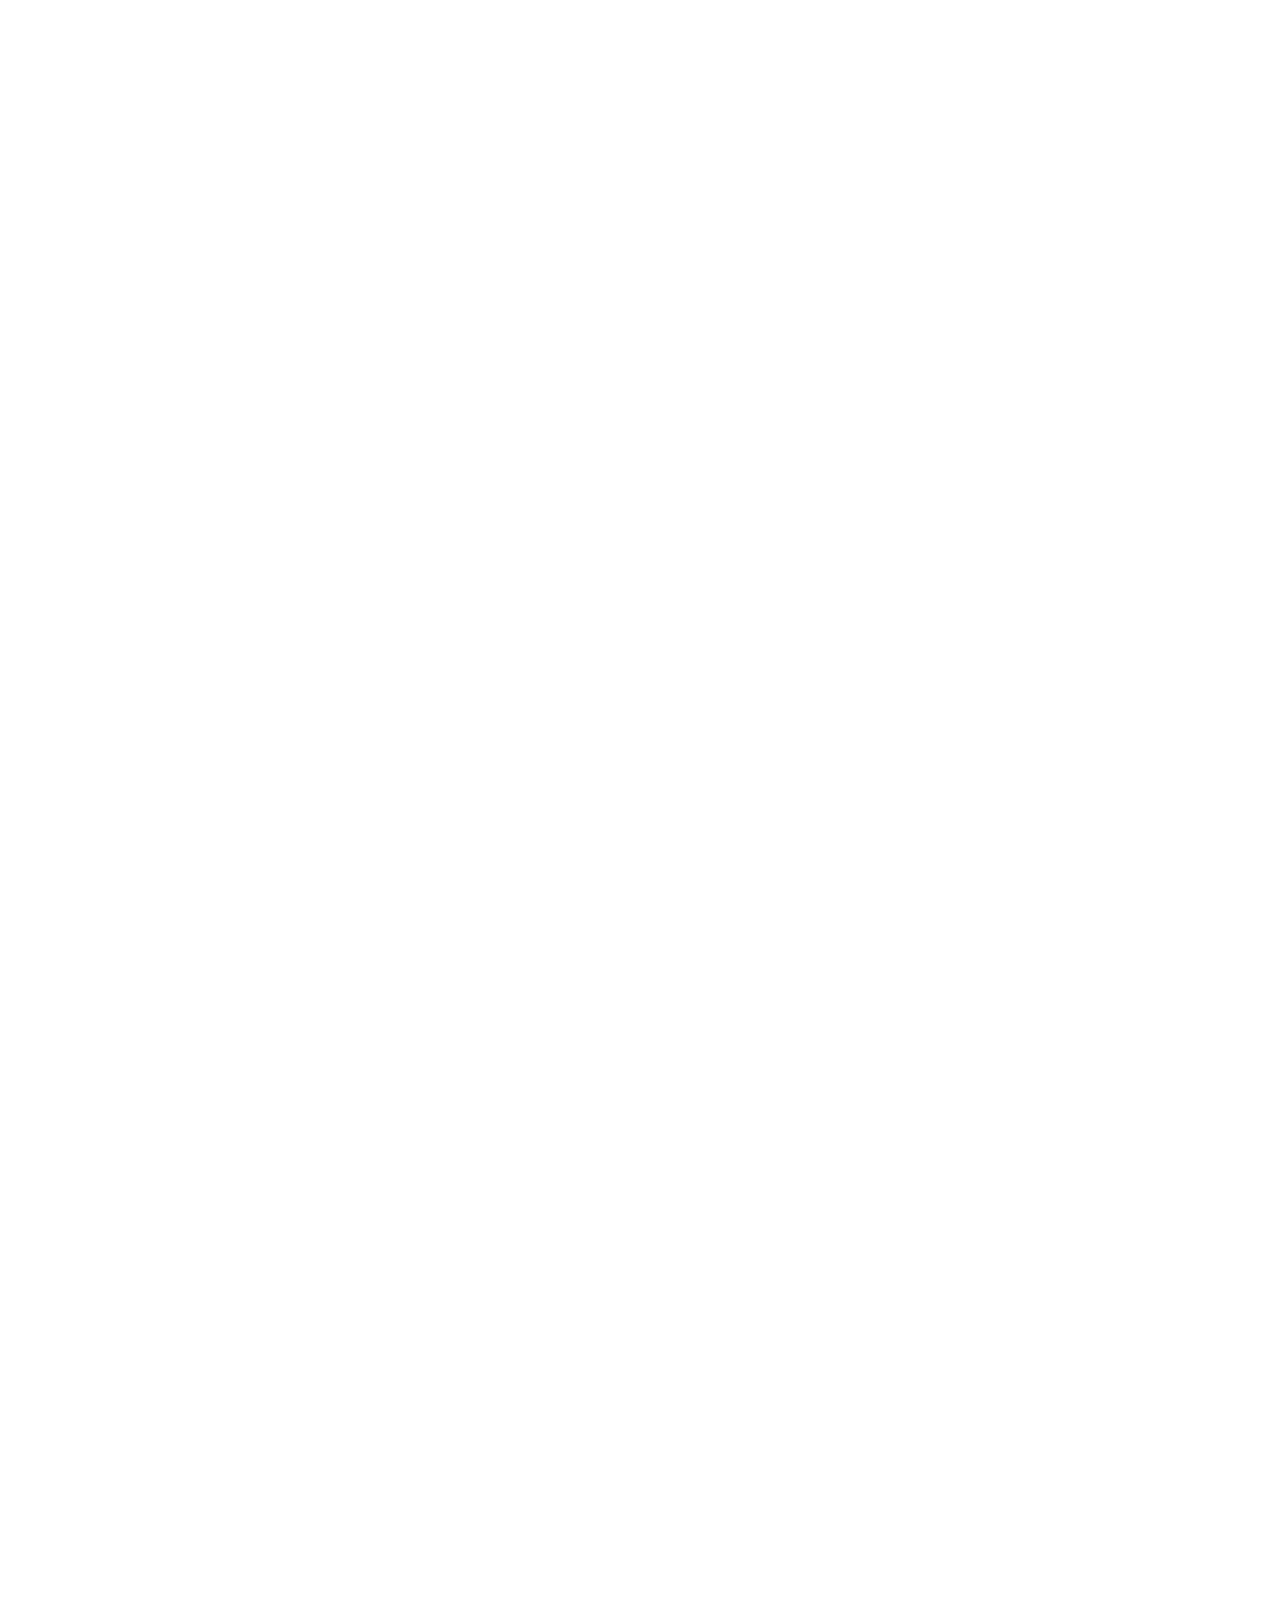
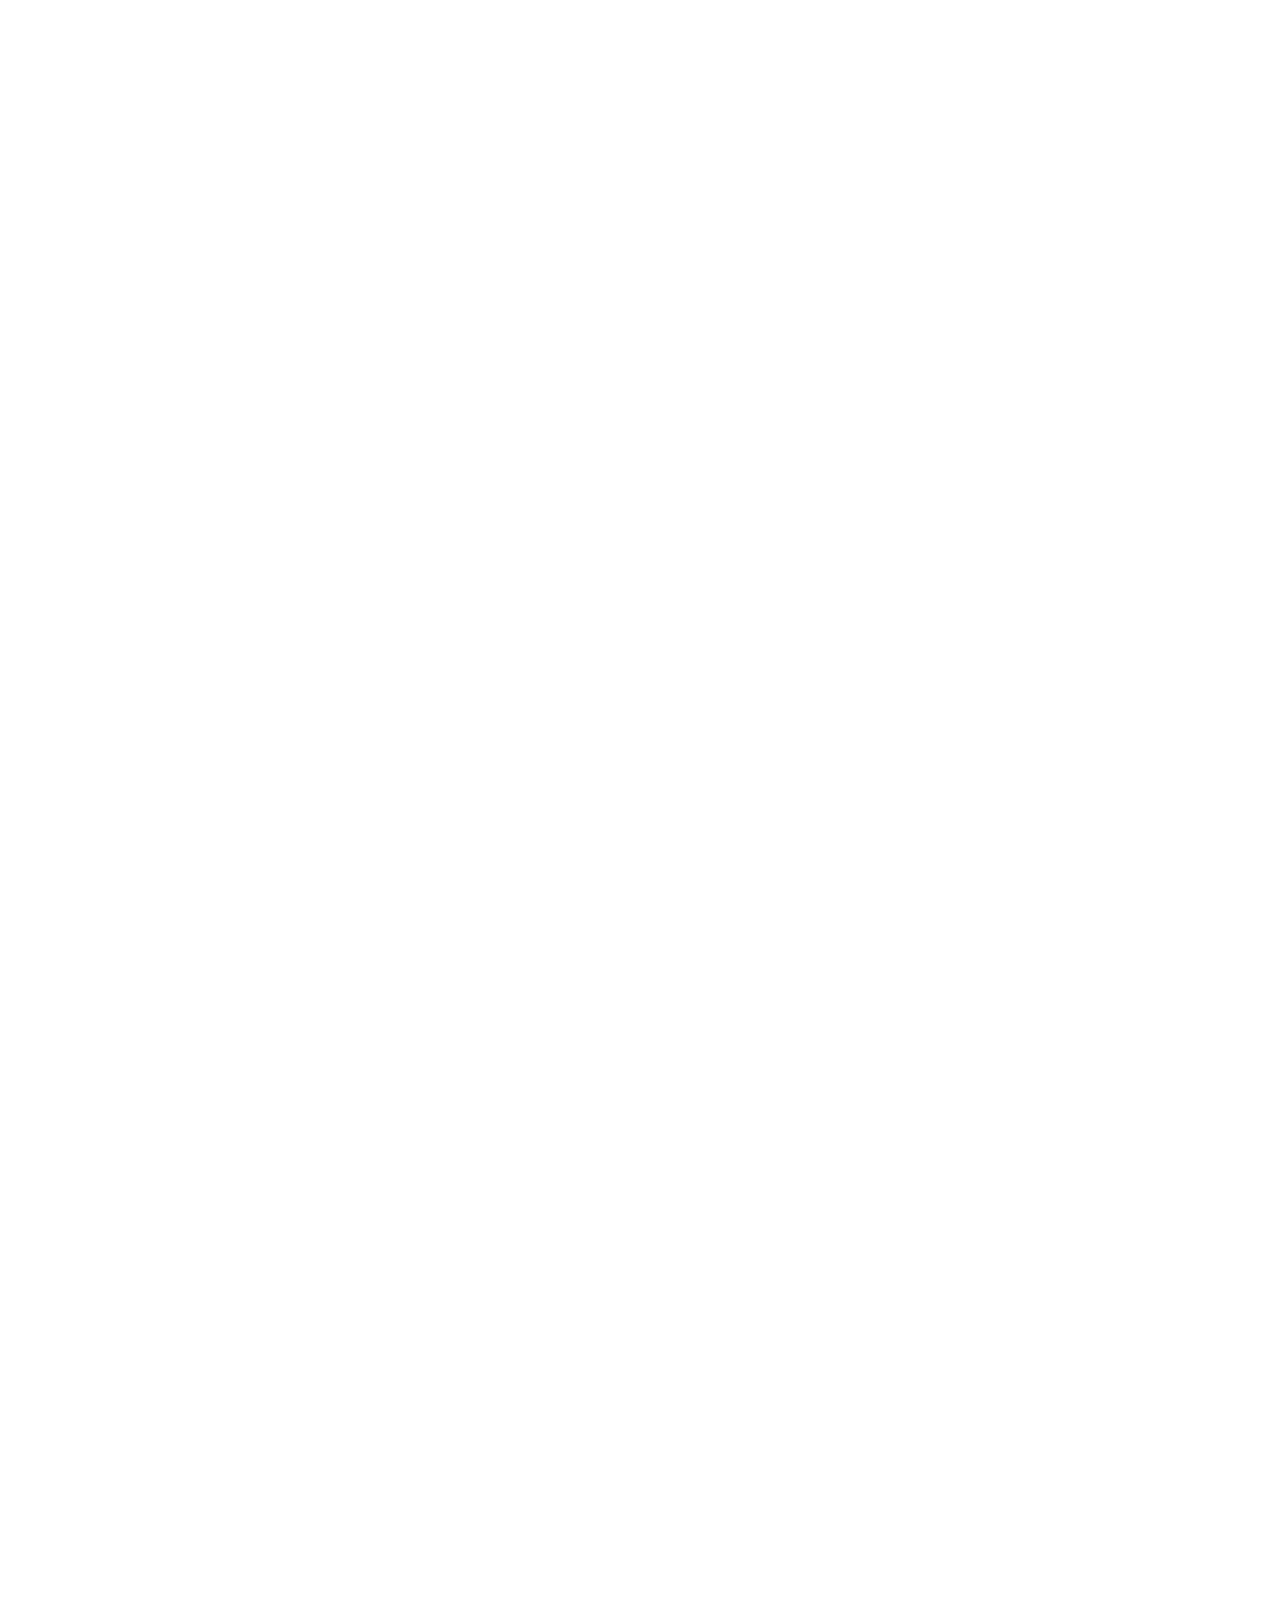
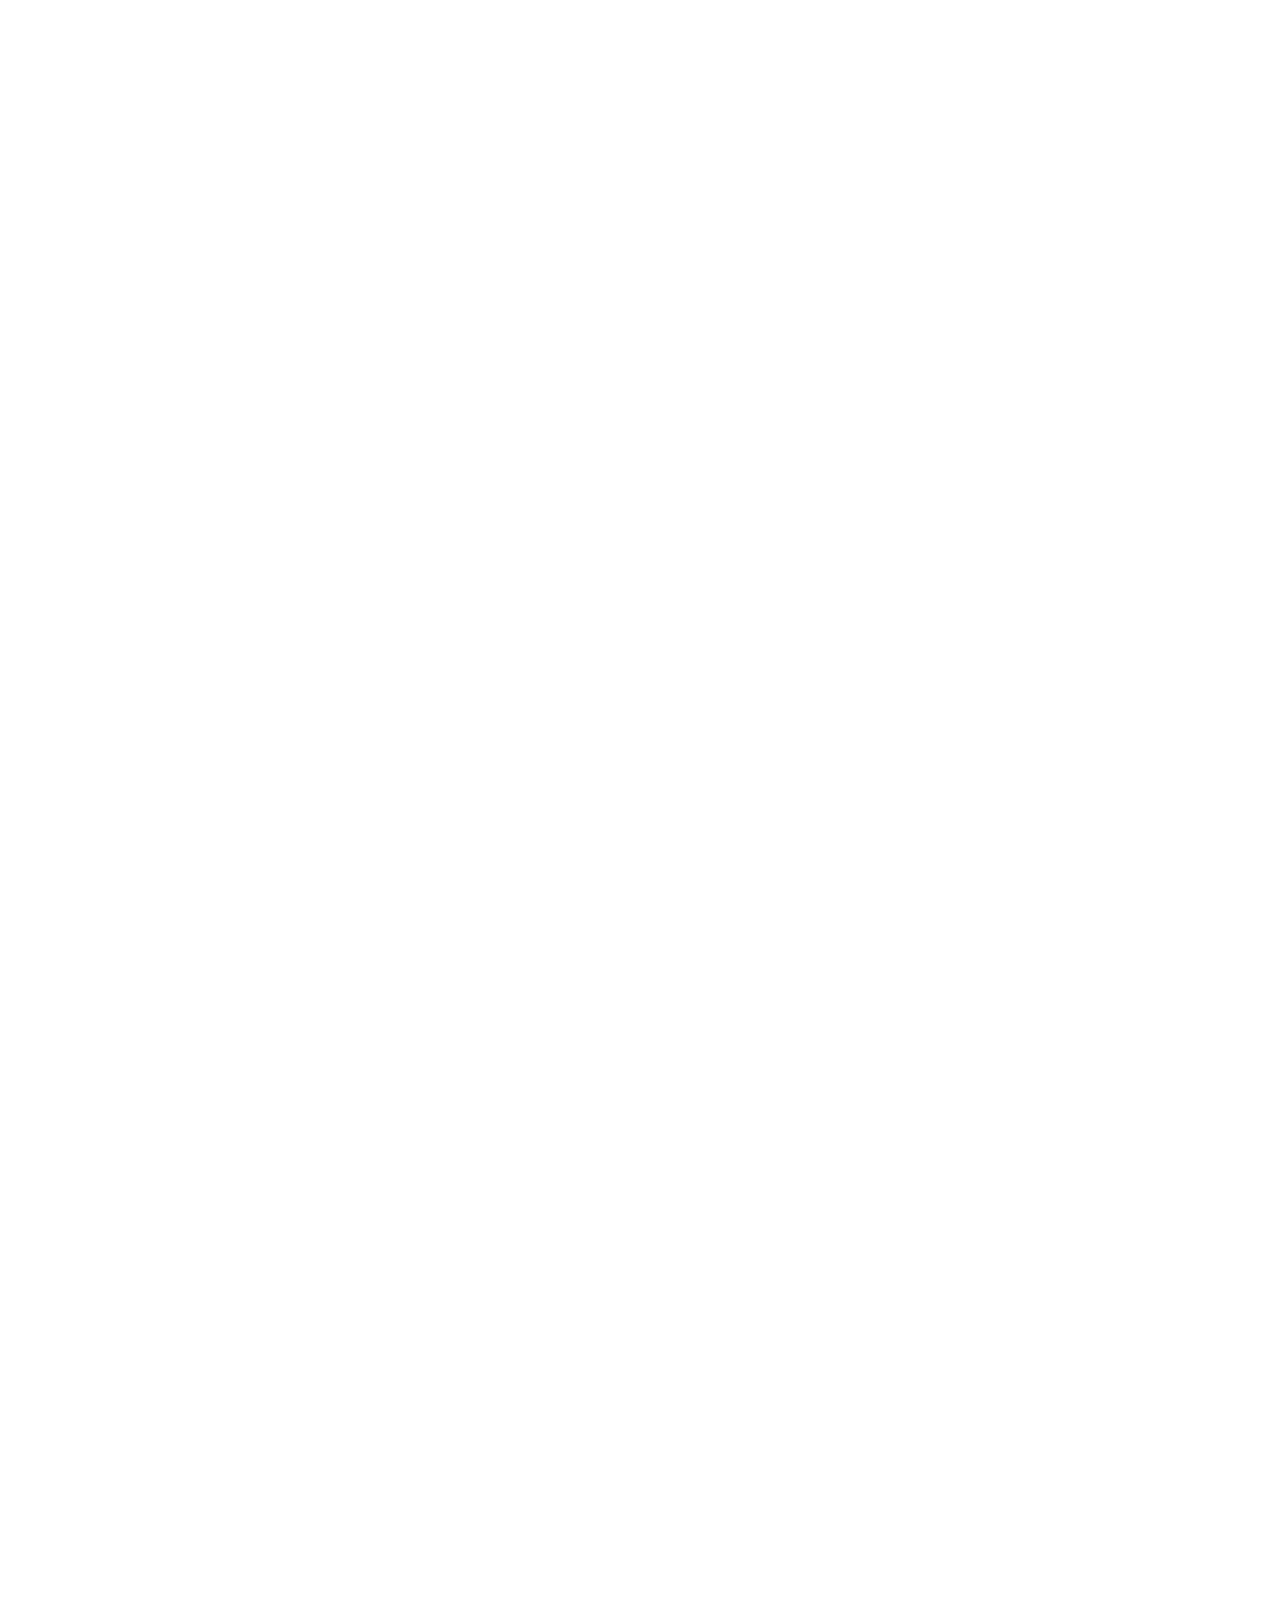
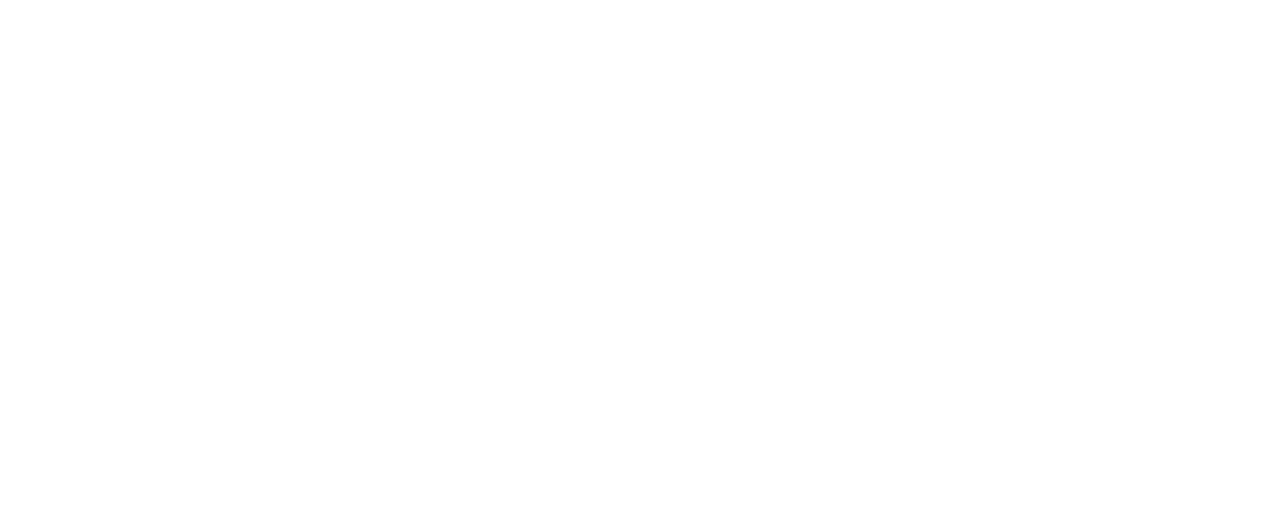
==== home/index.html @ c4a7eeb8 "Add files via upload" ====
<!DOCTYPE html>
<html lang="de-DE" prefix="og: https://ogp.me/ns#">
<head>
	<meta charset="UTF-8">
		
<!-- Suchmaschinenoptimierung von Rank Math - https://s.rankmath.com/home -->
<title>Keramik - LEHM + KALK</title>
<meta name="description" content="Umbauen und renovieren mit natürlichen Materialien">
<meta name="robots" content="index, follow, max-snippet:-1, max-video-preview:-1, max-image-preview:large">
<link rel="canonical" href="/home/">
<meta property="og:locale" content="de_DE">
<meta property="og:type" content="article">
<meta property="og:title" content="Keramik - LEHM + KALK">
<meta property="og:description" content="Umbauen und renovieren mit natürlichen Materialien">
<meta property="og:url" content="/home/">
<meta property="og:site_name" content="LEHM + KALK">
<meta property="og:updated_time" content="2021-02-27T15:40:19+00:00">
<meta property="og:image" content="/wp-content/uploads/2021/02/DSC00137-1024x768.jpg">
<meta property="og:image:alt" content="Keramik">
<meta name="twitter:card" content="summary_large_image">
<meta name="twitter:title" content="Keramik - LEHM + KALK">
<meta name="twitter:description" content="Umbauen und renovieren mit natürlichen Materialien">
<meta name="twitter:image" content="/wp-content/uploads/2021/02/DSC00137-1024x768.jpg">
<script type="application/ld+json" class="rank-math-schema">{"@context":"https://schema.org","@graph":[{"@type":"Place","@id":"/#place"},{"@type":["HobbyShop","Organization"],"@id":"/#organization","name":"LEHM + KALK","url":"","logo":{"@type":"ImageObject","url":"/wp-content/uploads/2021/02/logo.png"},"openingHours":["Monday,Tuesday,Wednesday,Thursday,Friday,Saturday,Sunday 09:00-17:00"],"location":{"@id":"/#place"},"image":{"@type":"ImageObject","url":"/wp-content/uploads/2021/02/logo.png"}},{"@type":"WebSite","@id":"/#website","url":"","name":"LEHM + KALK","publisher":{"@id":"/#organization"},"inLanguage":"de-DE"},{"@type":"ImageObject","@id":"/home/#primaryImage","url":"/wp-content/uploads/2021/02/logo.png","width":"200","height":"200"},{"@type":"WebPage","@id":"/home/#webpage","url":"/home/","name":"Keramik - LEHM + KALK","datePublished":"2021-02-27T08:55:31+00:00","dateModified":"2021-02-27T15:40:19+00:00","isPartOf":{"@id":"/#website"},"primaryImageOfPage":{"@id":"/home/#primaryImage"},"inLanguage":"de-DE"},{"@type":"Article","headline":"Keramik - LEHM + KALK","datePublished":"2021-02-27T08:55:31+00:00","dateModified":"2021-02-27T15:40:19+00:00","author":{"@type":"Person","name":"janis"},"publisher":{"@id":"/#organization"},"description":"Umbauen und renovieren mit natürlichen Materialien","@id":"/home/#richSnippet","isPartOf":{"@id":"/home/#webpage"},"image":{"@id":"/home/#primaryImage"},"inLanguage":"de-DE","mainEntityOfPage":{"@id":"/home/#webpage"}}]}</script>
<!-- /Rank Math WordPress SEO Plugin -->

<link rel="dns-prefetch" href="//s.w.org">
<link rel="alternate" type="application/rss+xml" title="LEHM + KALK &raquo; Feed" href="/feed/">
<link rel="alternate" type="application/rss+xml" title="LEHM + KALK &raquo; Kommentar-Feed" href="/comments/feed/">
		<script>
			window._wpemojiSettings = {"baseUrl":"https:\/\/s.w.org\/images\/core\/emoji\/13.0.1\/72x72\/","ext":".png","svgUrl":"https:\/\/s.w.org\/images\/core\/emoji\/13.0.1\/svg\/","svgExt":".svg","source":{"concatemoji":"\/wp-includes\/js\/wp-emoji-release.min.js?ver=5.6.2"}};
			!function(e,a,t){var n,r,o,i=a.createElement("canvas"),p=i.getContext&&i.getContext("2d");function s(e,t){var a=String.fromCharCode;p.clearRect(0,0,i.width,i.height),p.fillText(a.apply(this,e),0,0);e=i.toDataURL();return p.clearRect(0,0,i.width,i.height),p.fillText(a.apply(this,t),0,0),e===i.toDataURL()}function c(e){var t=a.createElement("script");t.src=e,t.defer=t.type="text/javascript",a.getElementsByTagName("head")[0].appendChild(t)}for(o=Array("flag","emoji"),t.supports={everything:!0,everythingExceptFlag:!0},r=0;r<o.length;r++)t.supports[o[r]]=function(e){if(!p||!p.fillText)return!1;switch(p.textBaseline="top",p.font="600 32px Arial",e){case"flag":return s([127987,65039,8205,9895,65039],[127987,65039,8203,9895,65039])?!1:!s([55356,56826,55356,56819],[55356,56826,8203,55356,56819])&&!s([55356,57332,56128,56423,56128,56418,56128,56421,56128,56430,56128,56423,56128,56447],[55356,57332,8203,56128,56423,8203,56128,56418,8203,56128,56421,8203,56128,56430,8203,56128,56423,8203,56128,56447]);case"emoji":return!s([55357,56424,8205,55356,57212],[55357,56424,8203,55356,57212])}return!1}(o[r]),t.supports.everything=t.supports.everything&&t.supports[o[r]],"flag"!==o[r]&&(t.supports.everythingExceptFlag=t.supports.everythingExceptFlag&&t.supports[o[r]]);t.supports.everythingExceptFlag=t.supports.everythingExceptFlag&&!t.supports.flag,t.DOMReady=!1,t.readyCallback=function(){t.DOMReady=!0},t.supports.everything||(n=function(){t.readyCallback()},a.addEventListener?(a.addEventListener("DOMContentLoaded",n,!1),e.addEventListener("load",n,!1)):(e.attachEvent("onload",n),a.attachEvent("onreadystatechange",function(){"complete"===a.readyState&&t.readyCallback()})),(n=t.source||{}).concatemoji?c(n.concatemoji):n.wpemoji&&n.twemoji&&(c(n.twemoji),c(n.wpemoji)))}(window,document,window._wpemojiSettings);
		</script>
		<style>img.wp-smiley,
img.emoji {
	display: inline !important;
	border: none !important;
	box-shadow: none !important;
	height: 1em !important;
	width: 1em !important;
	margin: 0 .07em !important;
	vertical-align: -0.1em !important;
	background: none !important;
	padding: 0 !important;
}</style>
	<link rel="stylesheet" id="codepeople-loading-page-style-css" href="/wp-content/plugins/loading-page/css/loading-page.css?ver=free-1.0.73" media="">
<link rel="stylesheet" id="codepeople-loading-page-style-effect-css" href="/wp-content/plugins/loading-page/css/loading-page.css?ver=free-1.0.73" media="">
<link rel="stylesheet" id="wp-block-library-css" href="/wp-includes/css/dist/block-library/style.min.css?ver=5.6.2" media="all">
<link rel="stylesheet" id="wp-block-library-theme-css" href="/wp-includes/css/dist/block-library/theme.min.css?ver=5.6.2" media="all">
<link rel="stylesheet" id="twenty-twenty-one-style-css" href="/wp-content/themes/twentytwentyone/style.css?ver=1.1" media="all">
<link rel="stylesheet" id="twenty-twenty-one-print-style-css" href="/wp-content/themes/twentytwentyone/assets/css/print.css?ver=1.1" media="print">
<link rel="stylesheet" id="elementor-icons-css" href="/wp-content/plugins/elementor/assets/lib/eicons/css/elementor-icons.min.css?ver=5.10.0" media="all">
<link rel="stylesheet" id="elementor-animations-css" href="/wp-content/plugins/elementor/assets/lib/animations/animations.min.css?ver=3.1.1" media="all">
<link rel="stylesheet" id="elementor-frontend-css" href="/wp-content/plugins/elementor/assets/css/frontend.min.css?ver=3.1.1" media="all">
<link rel="stylesheet" id="elementor-post-10-css" href="/wp-content/uploads/elementor/css/post-10.css?ver=1613241714" media="all">
<link rel="stylesheet" id="elementor-pro-css" href="/wp-content/plugins/elementor-pro/assets/css/frontend.min.css?ver=3.0.10" media="all">
<link rel="stylesheet" id="font-awesome-5-all-css" href="/wp-content/plugins/elementor/assets/lib/font-awesome/css/all.min.css?ver=4.5.1" media="all">
<link rel="stylesheet" id="font-awesome-4-shim-css" href="/wp-content/plugins/elementor/assets/lib/font-awesome/css/v4-shims.min.css?ver=4.5.1" media="all">
<link rel="stylesheet" id="elementor-global-css" href="/wp-content/uploads/elementor/css/global.css?ver=1613242735" media="all">
<link rel="stylesheet" id="elementor-post-612-css" href="/wp-content/uploads/elementor/css/post-612.css?ver=1614440429" media="all">
<link rel="stylesheet" id="google-fonts-1-css" href="https://fonts.googleapis.com/css?family=Roboto%3A100%2C100italic%2C200%2C200italic%2C300%2C300italic%2C400%2C400italic%2C500%2C500italic%2C600%2C600italic%2C700%2C700italic%2C800%2C800italic%2C900%2C900italic%7CRoboto+Slab%3A100%2C100italic%2C200%2C200italic%2C300%2C300italic%2C400%2C400italic%2C500%2C500italic%2C600%2C600italic%2C700%2C700italic%2C800%2C800italic%2C900%2C900italic%7CDomine%3A100%2C100italic%2C200%2C200italic%2C300%2C300italic%2C400%2C400italic%2C500%2C500italic%2C600%2C600italic%2C700%2C700italic%2C800%2C800italic%2C900%2C900italic%7CWork+Sans%3A100%2C100italic%2C200%2C200italic%2C300%2C300italic%2C400%2C400italic%2C500%2C500italic%2C600%2C600italic%2C700%2C700italic%2C800%2C800italic%2C900%2C900italic%7CPetrona%3A100%2C100italic%2C200%2C200italic%2C300%2C300italic%2C400%2C400italic%2C500%2C500italic%2C600%2C600italic%2C700%2C700italic%2C800%2C800italic%2C900%2C900italic&#038;ver=5.6.2" media="all">
<script src="/wp-includes/js/jquery/jquery.min.js?ver=3.5.1" id="jquery-core-js"></script>
<script src="/wp-includes/js/jquery/jquery-migrate.min.js?ver=3.3.2" id="jquery-migrate-js"></script>
<script src="/wp-content/plugins/loading-page/loading-screens/logo/loading-logo.js?ver=free-1.0.73" id="codepeople-loading-page-script-logo-js"></script>
<script id="codepeople-loading-page-script-js-before">
loading_page_settings={"loadingScreen":1,"closeBtn":false,"removeInOnLoad":false,"codeblock":"","backgroundColor":"rgba(255,255,255,.8)","foregroundColor":"#000000","backgroundImage":"","additionalSeconds":0,"pageEffect":"none","backgroundRepeat":"repeat","fullscreen":0,"graphic":"logo","text":0,"lp_ls":{"logo":{"image":"http:\/\/wp.goog.re\/wp-content\/plugins\/loading-page\/loading-screens\/logo\/images\/05.svg"}},"screen_size":"all","screen_width":0,"deepSearch":0,"modifyDisplayRule":0};
</script>
<script src="/wp-content/plugins/loading-page/js/loading-page.js?ver=free-1.0.73" id="codepeople-loading-page-script-js"></script>
<script src="/wp-content/plugins/elementor/assets/lib/font-awesome/js/v4-shims.min.js?ver=4.5.1" id="font-awesome-4-shim-js"></script>
<link rel="https://api.w.org/" href="/wp-json/">
<link rel="alternate" type="application/json" href="/wp-json/wp/v2/pages/612">
<link rel="EditURI" type="application/rsd+xml" title="RSD" href="/xmlrpc.php?rsd">
<link rel="wlwmanifest" type="application/wlwmanifest+xml" href="/wp-includes/wlwmanifest.xml"> 
<meta name="generator" content="WordPress 5.6.2">
<link rel="shortlink" href="/?p=612">
<link rel="alternate" type="application/json+oembed" href="/wp-json/oembed/1.0/embed?url=https%3A%2F%2F%2Fhome%2F">
<link rel="alternate" type="text/xml+oembed" href="/wp-json/oembed/1.0/embed?url=https%3A%2F%2F%2Fhome%2F&#038;format=xml">
<style>.recentcomments a{display:inline !important;padding:0 !important;margin:0 !important;}</style>
<style>body{visibility:hidden;}</style>
<noscript><style>body{visibility:visible;}</style></noscript>
<link rel="preload" href="/wp-content/plugins/loading-page/loading-screens/logo/images/05.svg" as="image" type="image/svg+xml">	<meta name="viewport" content="width=device-width, initial-scale=1.0, viewport-fit=cover">
</head>
<body class="page-template page-template-elementor_canvas page page-id-612 wp-embed-responsive is-light-theme no-js singular elementor-default elementor-template-canvas elementor-kit-10 elementor-page elementor-page-612">
			<div data-elementor-type="wp-page" data-elementor-id="612" class="elementor elementor-612" data-elementor-settings="[]">
							<div class="elementor-section-wrap">
							<section class="elementor-section elementor-top-section elementor-element elementor-element-2d5a09b elementor-section-boxed elementor-section-height-default elementor-section-height-default" data-id="2d5a09b" data-element_type="section">
						<div class="elementor-container elementor-column-gap-default">
					<div class="elementor-column elementor-col-50 elementor-top-column elementor-element elementor-element-1b22dc2" data-id="1b22dc2" data-element_type="column">
			<div class="elementor-widget-wrap">
									</div>
		</div>
				<div class="elementor-column elementor-col-50 elementor-top-column elementor-element elementor-element-d779979" data-id="d779979" data-element_type="column">
			<div class="elementor-widget-wrap">
									</div>
		</div>
							</div>
		</section>
				<header class="elementor-section elementor-top-section elementor-element elementor-element-114c1bfc elementor-section-height-min-height elementor-section-boxed elementor-section-height-default elementor-section-items-middle" data-id="114c1bfc" data-element_type="section" data-settings="{&quot;background_background&quot;:&quot;classic&quot;,&quot;sticky&quot;:&quot;top&quot;,&quot;sticky_on&quot;:[&quot;desktop&quot;,&quot;tablet&quot;,&quot;mobile&quot;],&quot;sticky_offset&quot;:0,&quot;sticky_effects_offset&quot;:0}">
						<div class="elementor-container elementor-column-gap-default">
					<div class="elementor-column elementor-col-50 elementor-top-column elementor-element elementor-element-5d560115" data-id="5d560115" data-element_type="column" data-settings="{&quot;background_background&quot;:&quot;classic&quot;}">
			<div class="elementor-widget-wrap elementor-element-populated">
								<div class="elementor-element elementor-element-74cbfb1a elementor-widget__width-initial elementor-widget-tablet__width-initial elementor-widget elementor-widget-image" data-id="74cbfb1a" data-element_type="widget" data-widget_type="image.default">
				<div class="elementor-widget-container">
					<div class="elementor-image">
											<a href="/">
							<img width="151" height="146" src="/wp-content/uploads/2021/02/logo.png" class="attachment-medium size-medium" alt="" loading="lazy" style="width:100%;height:96.69%;max-width:151px;">								</a>
											</div>
				</div>
				</div>
				<div class="elementor-element elementor-element-78ebbd68 elementor-nav-menu__align-right elementor-widget__width-initial elementor-nav-menu--stretch elementor-nav-menu__text-align-center elementor-widget-tablet__width-initial elementor-nav-menu--indicator-classic elementor-nav-menu--dropdown-tablet elementor-nav-menu--toggle elementor-nav-menu--burger elementor-widget elementor-widget-nav-menu" data-id="78ebbd68" data-element_type="widget" data-settings="{&quot;full_width&quot;:&quot;stretch&quot;,&quot;layout&quot;:&quot;horizontal&quot;,&quot;toggle&quot;:&quot;burger&quot;}" data-widget_type="nav-menu.default">
				<div class="elementor-widget-container">
						<nav role="navigation" class="elementor-nav-menu--main elementor-nav-menu__container elementor-nav-menu--layout-horizontal e--pointer-none"><ul id="menu-1-78ebbd68" class="elementor-nav-menu">
<li class="menu-item menu-item-type-post_type menu-item-object-page menu-item-home menu-item-789"><a href="/" class="elementor-item">Home</a></li>
<li class="menu-item menu-item-type-post_type menu-item-object-page menu-item-772"><a href="/lehm-2/" class="elementor-item">Lehm</a></li>
<li class="menu-item menu-item-type-post_type menu-item-object-page menu-item-788"><a href="/kalk/" class="elementor-item">Kalk</a></li>
<li class="menu-item menu-item-type-post_type menu-item-object-page menu-item-787"><a href="/stucco-tadelakt/" class="elementor-item">Stucco/Tadelakt</a></li>
<li class="menu-item menu-item-type-post_type menu-item-object-page current-menu-item page_item page-item-612 current_page_item menu-item-720"><a href="/home/" aria-current="page" class="elementor-item elementor-item-active">Keramik</a></li>
</ul></nav>
					<div class="elementor-menu-toggle" role="button" tabindex="0" aria-label="Menu Toggle" aria-expanded="false">
			<i class="eicon-menu-bar" aria-hidden="true"></i>
			<span class="elementor-screen-only">Menu</span>
		</div>
			<nav class="elementor-nav-menu--dropdown elementor-nav-menu__container" role="navigation" aria-hidden="true"><ul id="menu-2-78ebbd68" class="elementor-nav-menu">
<li class="menu-item menu-item-type-post_type menu-item-object-page menu-item-home menu-item-789"><a href="/" class="elementor-item">Home</a></li>
<li class="menu-item menu-item-type-post_type menu-item-object-page menu-item-772"><a href="/lehm-2/" class="elementor-item">Lehm</a></li>
<li class="menu-item menu-item-type-post_type menu-item-object-page menu-item-788"><a href="/kalk/" class="elementor-item">Kalk</a></li>
<li class="menu-item menu-item-type-post_type menu-item-object-page menu-item-787"><a href="/stucco-tadelakt/" class="elementor-item">Stucco/Tadelakt</a></li>
<li class="menu-item menu-item-type-post_type menu-item-object-page current-menu-item page_item page-item-612 current_page_item menu-item-720"><a href="/home/" aria-current="page" class="elementor-item elementor-item-active">Keramik</a></li>
</ul></nav>
				</div>
				</div>
					</div>
		</div>
				<div class="elementor-column elementor-col-50 elementor-top-column elementor-element elementor-element-2a31d93 elementor-hidden-phone" data-id="2a31d93" data-element_type="column">
			<div class="elementor-widget-wrap elementor-element-populated">
								<div class="elementor-element elementor-element-275d2ef4 elementor-widget__width-auto elementor-widget elementor-widget-button" data-id="275d2ef4" data-element_type="widget" data-widget_type="button.default">
				<div class="elementor-widget-container">
					<div class="elementor-button-wrapper">
			<a href="#" class="elementor-button-link elementor-button elementor-size-sm" role="button">
						<span class="elementor-button-content-wrapper">
						<span class="elementor-button-text">Kontakt</span>
		</span>
					</a>
		</div>
				</div>
				</div>
					</div>
		</div>
							</div>
		</header>
				<section class="elementor-section elementor-top-section elementor-element elementor-element-5d40d27 elementor-section-boxed elementor-section-height-default elementor-section-height-default" data-id="5d40d27" data-element_type="section">
						<div class="elementor-container elementor-column-gap-default">
					<div class="elementor-column elementor-col-50 elementor-top-column elementor-element elementor-element-a66afd3" data-id="a66afd3" data-element_type="column">
			<div class="elementor-widget-wrap">
									</div>
		</div>
				<div class="elementor-column elementor-col-50 elementor-top-column elementor-element elementor-element-7c2d02c" data-id="7c2d02c" data-element_type="column">
			<div class="elementor-widget-wrap">
									</div>
		</div>
							</div>
		</section>
				<section class="elementor-section elementor-top-section elementor-element elementor-element-debf777 elementor-section-boxed elementor-section-height-default elementor-section-height-default" data-id="debf777" data-element_type="section">
						<div class="elementor-container elementor-column-gap-default">
					<div class="elementor-column elementor-col-100 elementor-top-column elementor-element elementor-element-d0f5db9" data-id="d0f5db9" data-element_type="column">
			<div class="elementor-widget-wrap elementor-element-populated">
								<div class="elementor-element elementor-element-97d0540 elementor-widget elementor-widget-spacer" data-id="97d0540" data-element_type="widget" data-widget_type="spacer.default">
				<div class="elementor-widget-container">
					<div class="elementor-spacer">
			<div class="elementor-spacer-inner"></div>
		</div>
				</div>
				</div>
					</div>
		</div>
							</div>
		</section>
				<section class="elementor-section elementor-top-section elementor-element elementor-element-3f5a4da elementor-section-boxed elementor-section-height-default elementor-section-height-default" data-id="3f5a4da" data-element_type="section" data-settings="{&quot;background_background&quot;:&quot;classic&quot;}">
						<div class="elementor-container elementor-column-gap-default">
					<div class="elementor-column elementor-col-50 elementor-top-column elementor-element elementor-element-e3b914e" data-id="e3b914e" data-element_type="column" data-settings="{&quot;background_background&quot;:&quot;classic&quot;}">
			<div class="elementor-widget-wrap elementor-element-populated">
								<div class="elementor-element elementor-element-5ae5fbe elementor-widget elementor-widget-image" data-id="5ae5fbe" data-element_type="widget" data-widget_type="image.default">
				<div class="elementor-widget-container">
					<div class="elementor-image">
										<img width="750" height="563" src="/wp-content/uploads/2021/02/DSC00137-1024x768.jpg" class="attachment-large size-large" alt="" loading="lazy" srcset="/wp-content/uploads/2021/02/DSC00137-1024x768.jpg 1024w, /wp-content/uploads/2021/02/DSC00137-300x225.jpg 300w, /wp-content/uploads/2021/02/DSC00137-768x576.jpg 768w, /wp-content/uploads/2021/02/DSC00137-1536x1152.jpg 1536w, /wp-content/uploads/2021/02/DSC00137-2048x1536.jpg 2048w, /wp-content/uploads/2021/02/DSC00137-1568x1176.jpg 1568w" sizes="(max-width: 750px) 100vw, 750px" style="width:100%;height:75%;max-width:2560px;">											</div>
				</div>
				</div>
				<div class="elementor-element elementor-element-4fbc094 elementor-widget elementor-widget-spacer" data-id="4fbc094" data-element_type="widget" data-widget_type="spacer.default">
				<div class="elementor-widget-container">
					<div class="elementor-spacer">
			<div class="elementor-spacer-inner"></div>
		</div>
				</div>
				</div>
				<div class="elementor-element elementor-element-94c5c95 elementor-widget elementor-widget-heading" data-id="94c5c95" data-element_type="widget" data-widget_type="heading.default">
				<div class="elementor-widget-container">
			<h2 class="elementor-heading-title elementor-size-default">LEHM , KALK , STUCCO<br>TADELAKT</h2>		</div>
				</div>
				<div class="elementor-element elementor-element-fd5b639 elementor-widget elementor-widget-text-editor" data-id="fd5b639" data-element_type="widget" data-widget_type="text-editor.default">
				<div class="elementor-widget-container">
					<div class="elementor-text-editor elementor-clearfix"><p>Umbauen und renovieren mit natürlichen Materialien</p></div>
				</div>
				</div>
					</div>
		</div>
				<div class="elementor-column elementor-col-50 elementor-top-column elementor-element elementor-element-ce03e2a" data-id="ce03e2a" data-element_type="column">
			<div class="elementor-widget-wrap elementor-element-populated">
								<div class="elementor-element elementor-element-e9a2060 elementor-widget elementor-widget-image" data-id="e9a2060" data-element_type="widget" data-widget_type="image.default">
				<div class="elementor-widget-container">
					<div class="elementor-image">
										<img width="750" height="1000" src="/wp-content/uploads/2021/02/DSC00735-768x1024.jpg" class="attachment-large size-large" alt="" loading="lazy" srcset="/wp-content/uploads/2021/02/DSC00735-768x1024.jpg 768w, /wp-content/uploads/2021/02/DSC00735-225x300.jpg 225w, /wp-content/uploads/2021/02/DSC00735-1152x1536.jpg 1152w, /wp-content/uploads/2021/02/DSC00735-1536x2048.jpg 1536w, /wp-content/uploads/2021/02/DSC00735-1568x2091.jpg 1568w, /wp-content/uploads/2021/02/DSC00735-scaled.jpg 1920w" sizes="(max-width: 750px) 100vw, 750px" style="width:100%;height:133.33%;max-width:1920px;">											</div>
				</div>
				</div>
					</div>
		</div>
							</div>
		</section>
				<section class="elementor-section elementor-top-section elementor-element elementor-element-45b699f elementor-section-boxed elementor-section-height-default elementor-section-height-default" data-id="45b699f" data-element_type="section">
						<div class="elementor-container elementor-column-gap-default">
					<div class="elementor-column elementor-col-100 elementor-top-column elementor-element elementor-element-c55c0f6" data-id="c55c0f6" data-element_type="column">
			<div class="elementor-widget-wrap elementor-element-populated">
								<div class="elementor-element elementor-element-76fac7d elementor-widget elementor-widget-image" data-id="76fac7d" data-element_type="widget" data-widget_type="image.default">
				<div class="elementor-widget-container">
					<div class="elementor-image">
										<img width="750" height="563" src="/wp-content/uploads/2021/02/DSC00738-768x576.jpg" class="attachment-medium_large size-medium_large" alt="" loading="lazy" srcset="/wp-content/uploads/2021/02/DSC00738-768x576.jpg 768w, /wp-content/uploads/2021/02/DSC00738-300x225.jpg 300w, /wp-content/uploads/2021/02/DSC00738-1024x768.jpg 1024w, /wp-content/uploads/2021/02/DSC00738-1536x1152.jpg 1536w, /wp-content/uploads/2021/02/DSC00738-2048x1536.jpg 2048w, /wp-content/uploads/2021/02/DSC00738-1568x1176.jpg 1568w" sizes="(max-width: 750px) 100vw, 750px" style="width:100%;height:75%;max-width:2560px;">											</div>
				</div>
				</div>
					</div>
		</div>
							</div>
		</section>
				<section class="elementor-section elementor-top-section elementor-element elementor-element-a28dcd7 elementor-section-boxed elementor-section-height-default elementor-section-height-default" data-id="a28dcd7" data-element_type="section">
						<div class="elementor-container elementor-column-gap-default">
					<div class="elementor-column elementor-col-100 elementor-top-column elementor-element elementor-element-aafab47" data-id="aafab47" data-element_type="column">
			<div class="elementor-widget-wrap elementor-element-populated">
								<div class="elementor-element elementor-element-84e3c0b elementor-widget elementor-widget-heading" data-id="84e3c0b" data-element_type="widget" data-widget_type="heading.default">
				<div class="elementor-widget-container">
			<h2 class="elementor-heading-title elementor-size-default">Wohnen mit Lebensqualität</h2>		</div>
				</div>
				<div class="elementor-element elementor-element-7b01341 elementor-widget elementor-widget-text-editor" data-id="7b01341" data-element_type="widget" data-widget_type="text-editor.default">
				<div class="elementor-widget-container">
					<div class="elementor-text-editor elementor-clearfix">
<p>Sie interessieren sich für das Bauen mit den Baustoffen Lehm + Kalk ? Dann sind Sie auf der richtigen Seite gelandet ! Beide Baustoffe bieten hervorragende Möglichkeiten um gesundes Wohnen zu ermöglich. Diese gesunden , natürlichen Materialien können in vielfältiger Weise verbaut werden , sei es als Verputz , Schüttung oder Vormauerung und regeln damit auf hervorragende Weise den Feuchtigkeitsgehalt und die Raumluftqualität ihrer Wohnräumen .</p>
<p>Seit über 20Jahren mit dem Bauen mit natürlichen und gesunden Materialien vertraut, stehe ich Ihnen helfend zur Seite , wenn es darum geht , Gebäude oder Räume umzugestalten , zu erneuern oder zu renovieren .</p>
<p>Ich verwende &#8211; wo immer möglich und gewünscht &#8211; nur natürliche und naturbelassene Materialien wie lehm , Kalk , Schafwolle , Hanf- oder Flachsisolation , Holz</p>
<p>Insbesondere alte Objekte , wo es schade wäre &#8211; oder nicht möglich ist &#8211; die Aussenhaut zu verändern , bieten sich an , mit genau diesen Materialien ökologisch umgebaut zu werden , ohne dass die Substanz Schaden nimmt . Denn gerade hier ist eine ökologische Innenisolation nötig , die , entsprechend verbaut , einen grossen Mehrwert schafft , indem sie Heizkosten senkt und Wohnqualität fördert durch die Regulation der Feuchtigkeit und der Adsoption schädlicher Raumdüfte .</p>
</div>
				</div>
				</div>
				<div class="elementor-element elementor-element-0d709e3 elementor-widget elementor-widget-spacer" data-id="0d709e3" data-element_type="widget" data-widget_type="spacer.default">
				<div class="elementor-widget-container">
					<div class="elementor-spacer">
			<div class="elementor-spacer-inner"></div>
		</div>
				</div>
				</div>
					</div>
		</div>
							</div>
		</section>
				<section class="elementor-section elementor-top-section elementor-element elementor-element-195cb42 elementor-section-boxed elementor-section-height-default elementor-section-height-default" data-id="195cb42" data-element_type="section" data-settings="{&quot;background_background&quot;:&quot;classic&quot;}">
						<div class="elementor-container elementor-column-gap-default">
					<div class="elementor-column elementor-col-33 elementor-top-column elementor-element elementor-element-120c1b9" data-id="120c1b9" data-element_type="column">
			<div class="elementor-widget-wrap elementor-element-populated">
								<div class="elementor-element elementor-element-2458a46 elementor-widget elementor-widget-text-editor" data-id="2458a46" data-element_type="widget" data-widget_type="text-editor.default">
				<div class="elementor-widget-container">
					<div class="elementor-text-editor elementor-clearfix">
<p> </p>
<p><strong>LEHM + KALK</strong></p>
<p>Markus Termudde</p>
<p>Rechtenstrasse 59</p>
<p> </p>
<p>5046 Schmiedrued</p>
<p> </p>
<p>Tel.:     062 893 30 09</p>
<p>Natel : 079 210 49 90</p>
</div>
				</div>
				</div>
					</div>
		</div>
				<div class="elementor-column elementor-col-66 elementor-top-column elementor-element elementor-element-02f5248" data-id="02f5248" data-element_type="column">
			<div class="elementor-widget-wrap">
									</div>
		</div>
							</div>
		</section>
						</div>
					</div>
		<script>document.body.classList.remove("no-js");</script>	<script>
	if ( -1 !== navigator.userAgent.indexOf( 'MSIE' ) || -1 !== navigator.appVersion.indexOf( 'Trident/' ) ) {
		document.body.classList.add( 'is-IE' );
	}
	</script>
	<script id="twenty-twenty-one-ie11-polyfills-js-after">
( Element.prototype.matches && Element.prototype.closest && window.NodeList && NodeList.prototype.forEach ) || document.write( '<script src="/wp-content/themes/twentytwentyone/assets/js/polyfills.js?ver=1.1"><\/scr' + 'ipt>' );
</script>
<script src="/wp-content/themes/twentytwentyone/assets/js/responsive-embeds.js?ver=1.1" id="twenty-twenty-one-responsive-embeds-script-js"></script>
<script src="/wp-includes/js/wp-embed.min.js?ver=5.6.2" id="wp-embed-js"></script>
<script src="/wp-content/plugins/elementor-pro/assets/lib/smartmenus/jquery.smartmenus.min.js?ver=1.0.1" id="smartmenus-js"></script>
<script src="/wp-content/plugins/elementor/assets/js/webpack.runtime.min.js?ver=3.1.1" id="elementor-webpack-runtime-js"></script>
<script src="/wp-content/plugins/elementor/assets/js/frontend-modules.min.js?ver=3.1.1" id="elementor-frontend-modules-js"></script>
<script src="/wp-content/plugins/elementor-pro/assets/lib/sticky/jquery.sticky.min.js?ver=3.0.10" id="elementor-sticky-js"></script>
<script id="elementor-pro-frontend-js-before">
var ElementorProFrontendConfig = {"ajaxurl":"\/wp-admin\/admin-ajax.php","nonce":"962a6472cf","i18n":{"toc_no_headings_found":"No headings were found on this page."},"shareButtonsNetworks":{"facebook":{"title":"Facebook","has_counter":true},"twitter":{"title":"Twitter"},"google":{"title":"Google+","has_counter":true},"linkedin":{"title":"LinkedIn","has_counter":true},"pinterest":{"title":"Pinterest","has_counter":true},"reddit":{"title":"Reddit","has_counter":true},"vk":{"title":"VK","has_counter":true},"odnoklassniki":{"title":"OK","has_counter":true},"tumblr":{"title":"Tumblr"},"digg":{"title":"Digg"},"skype":{"title":"Skype"},"stumbleupon":{"title":"StumbleUpon","has_counter":true},"mix":{"title":"Mix"},"telegram":{"title":"Telegram"},"pocket":{"title":"Pocket","has_counter":true},"xing":{"title":"XING","has_counter":true},"whatsapp":{"title":"WhatsApp"},"email":{"title":"Email"},"print":{"title":"Print"}},"facebook_sdk":{"lang":"de_DE","app_id":""},"lottie":{"defaultAnimationUrl":"\/wp-content\/plugins\/elementor-pro\/modules\/lottie\/assets\/animations\/default.json"}};
</script>
<script src="/wp-content/plugins/elementor-pro/assets/js/frontend.min.js?ver=3.0.10" id="elementor-pro-frontend-js"></script>
<script src="/wp-includes/js/jquery/ui/core.min.js?ver=1.12.1" id="jquery-ui-core-js"></script>
<script src="/wp-content/plugins/elementor/assets/lib/dialog/dialog.min.js?ver=4.8.1" id="elementor-dialog-js"></script>
<script src="/wp-content/plugins/elementor/assets/lib/waypoints/waypoints.min.js?ver=4.0.2" id="elementor-waypoints-js"></script>
<script src="/wp-content/plugins/elementor/assets/lib/share-link/share-link.min.js?ver=3.1.1" id="share-link-js"></script>
<script src="/wp-content/plugins/elementor/assets/lib/swiper/swiper.min.js?ver=5.3.6" id="swiper-js"></script>
<script id="elementor-frontend-js-before">
var elementorFrontendConfig = {"environmentMode":{"edit":false,"wpPreview":false,"isScriptDebug":false,"isImprovedAssetsLoading":false},"i18n":{"shareOnFacebook":"Auf Facebook teilen","shareOnTwitter":"Auf Twitter teilen","pinIt":"Anheften","download":"Download","downloadImage":"Bild downloaden","fullscreen":"Vollbild","zoom":"Zoom","share":"Teilen","playVideo":"Video abspielen","previous":"Zurück","next":"Weiter","close":"Schließen"},"is_rtl":false,"breakpoints":{"xs":0,"sm":480,"md":768,"lg":1025,"xl":1440,"xxl":1600},"version":"3.1.1","is_static":false,"experimentalFeatures":{"e_dom_optimization":true,"a11y_improvements":true,"landing-pages":true},"urls":{"assets":"\/wp-content\/plugins\/elementor\/assets\/"},"settings":{"page":[],"editorPreferences":[]},"kit":{"global_image_lightbox":"yes","lightbox_enable_counter":"yes","lightbox_enable_fullscreen":"yes","lightbox_enable_zoom":"yes","lightbox_enable_share":"yes","lightbox_title_src":"title","lightbox_description_src":"description"},"post":{"id":612,"title":"Keramik%20-%20LEHM%20%2B%20KALK","excerpt":"","featuredImage":false}};
</script>
<script src="/wp-content/plugins/elementor/assets/js/frontend.min.js?ver=3.1.1" id="elementor-frontend-js"></script>
<script src="/wp-content/plugins/elementor/assets/js/preloaded-elements-handlers.min.js?ver=3.1.1" id="preloaded-elements-handlers-js"></script>
<script src="/wp-includes/js/underscore.min.js?ver=1.8.3" id="underscore-js"></script>
<script id="wp-util-js-extra">
var _wpUtilSettings = {"ajax":{"url":"\/wp-admin\/admin-ajax.php"}};
</script>
<script src="/wp-includes/js/wp-util.min.js?ver=5.6.2" id="wp-util-js"></script>
<script id="wpforms-elementor-js-extra">
var wpformsElementorVars = {"captcha_provider":"recaptcha","recaptcha_type":"v2"};
</script>
<script src="/wp-content/plugins/wpforms-lite/assets/js/integrations/elementor/frontend.min.js?ver=1.6.5" id="wpforms-elementor-js"></script>
	<script>
	/(trident|msie)/i.test(navigator.userAgent)&&document.getElementById&&window.addEventListener&&window.addEventListener("hashchange",(function(){var t,e=location.hash.substring(1);/^[A-z0-9_-]+$/.test(e)&&(t=document.getElementById(e))&&(/^(?:a|select|input|button|textarea)$/i.test(t.tagName)||(t.tabIndex=-1),t.focus())}),!1);
	</script>
		</body>
</html>
---- wp-includes/css/dist/block-library/style.min.css ----
:root{--wp-admin-theme-color:#007cba;--wp-admin-theme-color-darker-10:#006ba1;--wp-admin-theme-color-darker-20:#005a87}#start-resizable-editor-section{display:none}.wp-block-audio figcaption{margin-top:.5em;margin-bottom:1em}.wp-block-audio audio{width:100%;min-width:300px}.wp-block-button__link{color:#fff;background-color:#32373c;border:none;border-radius:1.55em;box-shadow:none;cursor:pointer;display:inline-block;font-size:1.125em;padding:.667em 1.333em;text-align:center;text-decoration:none;overflow-wrap:break-word}.wp-block-button__link:active,.wp-block-button__link:focus,.wp-block-button__link:hover,.wp-block-button__link:visited{color:#fff}.wp-block-button__link.aligncenter{text-align:center}.wp-block-button__link.alignright{text-align:right}.wp-block-button.is-style-squared,.wp-block-button__link.wp-block-button.is-style-squared{border-radius:0}.wp-block-button.no-border-radius,.wp-block-button__link.no-border-radius{border-radius:0!important}.is-style-outline>.wp-block-button__link,.wp-block-button__link.is-style-outline{border:2px solid}.is-style-outline>.wp-block-button__link:not(.has-text-color),.wp-block-button__link.is-style-outline:not(.has-text-color){color:#32373c}.is-style-outline>.wp-block-button__link:not(.has-background),.wp-block-button__link.is-style-outline:not(.has-background){background-color:transparent}.wp-block-buttons .wp-block-button{display:inline-block;margin-right:.5em;margin-bottom:.5em}.wp-block-buttons .wp-block-button:last-child{margin-right:0}.wp-block-buttons.alignright .wp-block-button{margin-right:0;margin-left:.5em}.wp-block-buttons.alignright .wp-block-button:first-child{margin-left:0}.wp-block-buttons.alignleft .wp-block-button{margin-left:0;margin-right:.5em}.wp-block-buttons.alignleft .wp-block-button:last-child{margin-right:0}.wp-block-button.aligncenter,.wp-block-buttons.aligncenter,.wp-block-calendar{text-align:center}.wp-block-calendar tbody td,.wp-block-calendar th{padding:.25em;border:1px solid #ddd}.wp-block-calendar tfoot td{border:none}.wp-block-calendar table{width:100%;border-collapse:collapse}.wp-block-calendar table th{font-weight:400;background:#ddd}.wp-block-calendar a{text-decoration:underline}.wp-block-calendar table caption,.wp-block-calendar table tbody{color:#40464d}.wp-block-categories.alignleft{margin-right:2em}.wp-block-categories.alignright{margin-left:2em}.wp-block-code code{white-space:pre-wrap;overflow-wrap:break-word}.wp-block-columns{display:flex;margin-bottom:1.75em;flex-wrap:wrap}@media (min-width:782px){.wp-block-columns{flex-wrap:nowrap}}.wp-block-columns.has-background{padding:1.25em 2.375em}.wp-block-columns.are-vertically-aligned-top{align-items:flex-start}.wp-block-columns.are-vertically-aligned-center{align-items:center}.wp-block-columns.are-vertically-aligned-bottom{align-items:flex-end}.wp-block-column{flex-grow:1;min-width:0;word-break:break-word;overflow-wrap:break-word}@media (max-width:599px){.wp-block-column{flex-basis:100%!important}}@media (min-width:600px) and (max-width:781px){.wp-block-column:not(:only-child){flex-basis:calc(50% - 1em)!important;flex-grow:0}.wp-block-column:nth-child(2n){margin-left:2em}}@media (min-width:782px){.wp-block-column{flex-basis:0;flex-grow:1}.wp-block-column[style*=flex-basis]{flex-grow:0}.wp-block-column:not(:first-child){margin-left:2em}}.wp-block-column.is-vertically-aligned-top{align-self:flex-start}.wp-block-column.is-vertically-aligned-center{-ms-grid-row-align:center;align-self:center}.wp-block-column.is-vertically-aligned-bottom{align-self:flex-end}.wp-block-column.is-vertically-aligned-bottom,.wp-block-column.is-vertically-aligned-center,.wp-block-column.is-vertically-aligned-top{width:100%}.wp-block-cover,.wp-block-cover-image{position:relative;background-size:cover;background-position:50%;min-height:430px;height:100%;width:100%;display:flex;justify-content:center;align-items:center;padding:1em;box-sizing:border-box}.wp-block-cover-image.has-parallax,.wp-block-cover.has-parallax{background-attachment:fixed}@supports (-webkit-overflow-scrolling:touch){.wp-block-cover-image.has-parallax,.wp-block-cover.has-parallax{background-attachment:scroll}}@media (prefers-reduced-motion:reduce){.wp-block-cover-image.has-parallax,.wp-block-cover.has-parallax{background-attachment:scroll}}.wp-block-cover-image.is-repeated,.wp-block-cover.is-repeated{background-repeat:repeat;background-size:auto}.wp-block-cover-image.has-background-dim:not([class*=-background-color]),.wp-block-cover.has-background-dim:not([class*=-background-color]){background-color:#000}.wp-block-cover-image.has-background-dim:before,.wp-block-cover.has-background-dim:before{content:"";background-color:inherit}.wp-block-cover-image.has-background-dim:not(.has-background-gradient):before,.wp-block-cover-image .wp-block-cover__gradient-background,.wp-block-cover.has-background-dim:not(.has-background-gradient):before,.wp-block-cover .wp-block-cover__gradient-background{position:absolute;top:0;left:0;bottom:0;right:0;z-index:1;opacity:.5}.wp-block-cover-image.has-background-dim.has-background-dim-10 .wp-block-cover__gradient-background,.wp-block-cover-image.has-background-dim.has-background-dim-10:not(.has-background-gradient):before,.wp-block-cover.has-background-dim.has-background-dim-10 .wp-block-cover__gradient-background,.wp-block-cover.has-background-dim.has-background-dim-10:not(.has-background-gradient):before{opacity:.1}.wp-block-cover-image.has-background-dim.has-background-dim-20 .wp-block-cover__gradient-background,.wp-block-cover-image.has-background-dim.has-background-dim-20:not(.has-background-gradient):before,.wp-block-cover.has-background-dim.has-background-dim-20 .wp-block-cover__gradient-background,.wp-block-cover.has-background-dim.has-background-dim-20:not(.has-background-gradient):before{opacity:.2}.wp-block-cover-image.has-background-dim.has-background-dim-30 .wp-block-cover__gradient-background,.wp-block-cover-image.has-background-dim.has-background-dim-30:not(.has-background-gradient):before,.wp-block-cover.has-background-dim.has-background-dim-30 .wp-block-cover__gradient-background,.wp-block-cover.has-background-dim.has-background-dim-30:not(.has-background-gradient):before{opacity:.3}.wp-block-cover-image.has-background-dim.has-background-dim-40 .wp-block-cover__gradient-background,.wp-block-cover-image.has-background-dim.has-background-dim-40:not(.has-background-gradient):before,.wp-block-cover.has-background-dim.has-background-dim-40 .wp-block-cover__gradient-background,.wp-block-cover.has-background-dim.has-background-dim-40:not(.has-background-gradient):before{opacity:.4}.wp-block-cover-image.has-background-dim.has-background-dim-50 .wp-block-cover__gradient-background,.wp-block-cover-image.has-background-dim.has-background-dim-50:not(.has-background-gradient):before,.wp-block-cover.has-background-dim.has-background-dim-50 .wp-block-cover__gradient-background,.wp-block-cover.has-background-dim.has-background-dim-50:not(.has-background-gradient):before{opacity:.5}.wp-block-cover-image.has-background-dim.has-background-dim-60 .wp-block-cover__gradient-background,.wp-block-cover-image.has-background-dim.has-background-dim-60:not(.has-background-gradient):before,.wp-block-cover.has-background-dim.has-background-dim-60 .wp-block-cover__gradient-background,.wp-block-cover.has-background-dim.has-background-dim-60:not(.has-background-gradient):before{opacity:.6}.wp-block-cover-image.has-background-dim.has-background-dim-70 .wp-block-cover__gradient-background,.wp-block-cover-image.has-background-dim.has-background-dim-70:not(.has-background-gradient):before,.wp-block-cover.has-background-dim.has-background-dim-70 .wp-block-cover__gradient-background,.wp-block-cover.has-background-dim.has-background-dim-70:not(.has-background-gradient):before{opacity:.7}.wp-block-cover-image.has-background-dim.has-background-dim-80 .wp-block-cover__gradient-background,.wp-block-cover-image.has-background-dim.has-background-dim-80:not(.has-background-gradient):before,.wp-block-cover.has-background-dim.has-background-dim-80 .wp-block-cover__gradient-background,.wp-block-cover.has-background-dim.has-background-dim-80:not(.has-background-gradient):before{opacity:.8}.wp-block-cover-image.has-background-dim.has-background-dim-90 .wp-block-cover__gradient-background,.wp-block-cover-image.has-background-dim.has-background-dim-90:not(.has-background-gradient):before,.wp-block-cover.has-background-dim.has-background-dim-90 .wp-block-cover__gradient-background,.wp-block-cover.has-background-dim.has-background-dim-90:not(.has-background-gradient):before{opacity:.9}.wp-block-cover-image.has-background-dim.has-background-dim-100 .wp-block-cover__gradient-background,.wp-block-cover-image.has-background-dim.has-background-dim-100:not(.has-background-gradient):before,.wp-block-cover.has-background-dim.has-background-dim-100 .wp-block-cover__gradient-background,.wp-block-cover.has-background-dim.has-background-dim-100:not(.has-background-gradient):before{opacity:1}.wp-block-cover-image.alignleft,.wp-block-cover-image.alignright,.wp-block-cover.alignleft,.wp-block-cover.alignright{max-width:290px;width:100%}.wp-block-cover-image:after,.wp-block-cover:after{display:block;content:"";font-size:0;min-height:inherit}@supports (position:sticky){.wp-block-cover-image:after,.wp-block-cover:after{content:none}}.wp-block-cover-image.aligncenter,.wp-block-cover-image.alignleft,.wp-block-cover-image.alignright,.wp-block-cover.aligncenter,.wp-block-cover.alignleft,.wp-block-cover.alignright{display:flex}.wp-block-cover-image .wp-block-cover__inner-container,.wp-block-cover .wp-block-cover__inner-container{width:100%;z-index:1;color:#fff}.wp-block-cover-image .wp-block-subhead:not(.has-text-color),.wp-block-cover-image h1:not(.has-text-color),.wp-block-cover-image h2:not(.has-text-color),.wp-block-cover-image h3:not(.has-text-color),.wp-block-cover-image h4:not(.has-text-color),.wp-block-cover-image h5:not(.has-text-color),.wp-block-cover-image h6:not(.has-text-color),.wp-block-cover-image p:not(.has-text-color),.wp-block-cover .wp-block-subhead:not(.has-text-color),.wp-block-cover h1:not(.has-text-color),.wp-block-cover h2:not(.has-text-color),.wp-block-cover h3:not(.has-text-color),.wp-block-cover h4:not(.has-text-color),.wp-block-cover h5:not(.has-text-color),.wp-block-cover h6:not(.has-text-color),.wp-block-cover p:not(.has-text-color){color:inherit}.wp-block-cover-image.is-position-top-left,.wp-block-cover.is-position-top-left{align-items:flex-start;justify-content:flex-start}.wp-block-cover-image.is-position-top-center,.wp-block-cover.is-position-top-center{align-items:flex-start;justify-content:center}.wp-block-cover-image.is-position-top-right,.wp-block-cover.is-position-top-right{align-items:flex-start;justify-content:flex-end}.wp-block-cover-image.is-position-center-left,.wp-block-cover.is-position-center-left{align-items:center;justify-content:flex-start}.wp-block-cover-image.is-position-center-center,.wp-block-cover.is-position-center-center{align-items:center;justify-content:center}.wp-block-cover-image.is-position-center-right,.wp-block-cover.is-position-center-right{align-items:center;justify-content:flex-end}.wp-block-cover-image.is-position-bottom-left,.wp-block-cover.is-position-bottom-left{align-items:flex-end;justify-content:flex-start}.wp-block-cover-image.is-position-bottom-center,.wp-block-cover.is-position-bottom-center{align-items:flex-end;justify-content:center}.wp-block-cover-image.is-position-bottom-right,.wp-block-cover.is-position-bottom-right{align-items:flex-end;justify-content:flex-end}.wp-block-cover-image.has-custom-content-position.has-custom-content-position .wp-block-cover__inner-container,.wp-block-cover.has-custom-content-position.has-custom-content-position .wp-block-cover__inner-container{margin:0;width:auto}.wp-block-cover__video-background{position:absolute;top:50%;left:50%;transform:translateX(-50%) translateY(-50%);width:100%;height:100%;z-index:0;-o-object-fit:cover;object-fit:cover}.wp-block-cover-image-text,.wp-block-cover-text,section.wp-block-cover-image h2{color:#fff}.wp-block-cover-image-text a,.wp-block-cover-image-text a:active,.wp-block-cover-image-text a:focus,.wp-block-cover-image-text a:hover,.wp-block-cover-text a,.wp-block-cover-text a:active,.wp-block-cover-text a:focus,.wp-block-cover-text a:hover,section.wp-block-cover-image h2 a,section.wp-block-cover-image h2 a:active,section.wp-block-cover-image h2 a:focus,section.wp-block-cover-image h2 a:hover{color:#fff}.wp-block-cover-image .wp-block-cover.has-left-content{justify-content:flex-start}.wp-block-cover-image .wp-block-cover.has-right-content{justify-content:flex-end}.wp-block-cover-image.has-left-content .wp-block-cover-image-text,.wp-block-cover.has-left-content .wp-block-cover-text,section.wp-block-cover-image.has-left-content>h2{margin-left:0;text-align:left}.wp-block-cover-image.has-right-content .wp-block-cover-image-text,.wp-block-cover.has-right-content .wp-block-cover-text,section.wp-block-cover-image.has-right-content>h2{margin-right:0;text-align:right}.wp-block-cover-image .wp-block-cover-image-text,.wp-block-cover .wp-block-cover-text,section.wp-block-cover-image>h2{font-size:2em;line-height:1.25;z-index:1;margin-bottom:0;max-width:580px;padding:.44em;text-align:center}.wp-block-embed.alignleft,.wp-block-embed.alignright,.wp-block[data-align=left]>[data-type="core/embed"],.wp-block[data-align=right]>[data-type="core/embed"]{max-width:360px;width:100%}.wp-block-embed.alignleft .wp-block-embed__wrapper,.wp-block-embed.alignright .wp-block-embed__wrapper,.wp-block[data-align=left]>[data-type="core/embed"] .wp-block-embed__wrapper,.wp-block[data-align=right]>[data-type="core/embed"] .wp-block-embed__wrapper{min-width:280px}.wp-block-embed{margin-bottom:1em}.wp-block-embed figcaption{margin-top:.5em;margin-bottom:1em}.wp-block-embed iframe{max-width:100%}.wp-block-embed__wrapper{position:relative}.wp-embed-responsive .wp-has-aspect-ratio .wp-block-embed__wrapper:before{content:"";display:block;padding-top:50%}.wp-embed-responsive .wp-has-aspect-ratio iframe{position:absolute;top:0;right:0;bottom:0;left:0;height:100%;width:100%}.wp-embed-responsive .wp-embed-aspect-21-9 .wp-block-embed__wrapper:before{padding-top:42.85%}.wp-embed-responsive .wp-embed-aspect-18-9 .wp-block-embed__wrapper:before{padding-top:50%}.wp-embed-responsive .wp-embed-aspect-16-9 .wp-block-embed__wrapper:before{padding-top:56.25%}.wp-embed-responsive .wp-embed-aspect-4-3 .wp-block-embed__wrapper:before{padding-top:75%}.wp-embed-responsive .wp-embed-aspect-1-1 .wp-block-embed__wrapper:before{padding-top:100%}.wp-embed-responsive .wp-embed-aspect-9-16 .wp-block-embed__wrapper:before{padding-top:177.77%}.wp-embed-responsive .wp-embed-aspect-1-2 .wp-block-embed__wrapper:before{padding-top:200%}.wp-block-file{margin-bottom:1.5em}.wp-block-file.aligncenter{text-align:center}.wp-block-file.alignright{text-align:right}.wp-block-file .wp-block-file__button{background:#32373c;border-radius:2em;color:#fff;font-size:.8em;padding:.5em 1em}.wp-block-file a.wp-block-file__button{text-decoration:none}.wp-block-file a.wp-block-file__button:active,.wp-block-file a.wp-block-file__button:focus,.wp-block-file a.wp-block-file__button:hover,.wp-block-file a.wp-block-file__button:visited{box-shadow:none;color:#fff;opacity:.85;text-decoration:none}.wp-block-file *+.wp-block-file__button{margin-left:.75em}.blocks-gallery-grid,.wp-block-gallery{display:flex;flex-wrap:wrap;list-style-type:none;padding:0;margin:0}.blocks-gallery-grid .blocks-gallery-image,.blocks-gallery-grid .blocks-gallery-item,.wp-block-gallery .blocks-gallery-image,.wp-block-gallery .blocks-gallery-item{margin:0 1em 1em 0;display:flex;flex-grow:1;flex-direction:column;justify-content:center;position:relative;width:calc(50% - 1em)}.blocks-gallery-grid .blocks-gallery-image:nth-of-type(2n),.blocks-gallery-grid .blocks-gallery-item:nth-of-type(2n),.wp-block-gallery .blocks-gallery-image:nth-of-type(2n),.wp-block-gallery .blocks-gallery-item:nth-of-type(2n){margin-right:0}.blocks-gallery-grid .blocks-gallery-image figure,.blocks-gallery-grid .blocks-gallery-item figure,.wp-block-gallery .blocks-gallery-image figure,.wp-block-gallery .blocks-gallery-item figure{margin:0;height:100%}@supports (position:sticky){.blocks-gallery-grid .blocks-gallery-image figure,.blocks-gallery-grid .blocks-gallery-item figure,.wp-block-gallery .blocks-gallery-image figure,.wp-block-gallery .blocks-gallery-item figure{display:flex;align-items:flex-end;justify-content:flex-start}}.blocks-gallery-grid .blocks-gallery-image img,.blocks-gallery-grid .blocks-gallery-item img,.wp-block-gallery .blocks-gallery-image img,.wp-block-gallery .blocks-gallery-item img{display:block;max-width:100%;height:auto;width:100%}@supports (position:sticky){.blocks-gallery-grid .blocks-gallery-image img,.blocks-gallery-grid .blocks-gallery-item img,.wp-block-gallery .blocks-gallery-image img,.wp-block-gallery .blocks-gallery-item img{width:auto}}.blocks-gallery-grid .blocks-gallery-image figcaption,.blocks-gallery-grid .blocks-gallery-item figcaption,.wp-block-gallery .blocks-gallery-image figcaption,.wp-block-gallery .blocks-gallery-item figcaption{position:absolute;bottom:0;width:100%;max-height:100%;overflow:auto;padding:3em .77em .7em;color:#fff;text-align:center;font-size:.8em;background:linear-gradient(0deg,rgba(0,0,0,.7),rgba(0,0,0,.3) 70%,transparent);box-sizing:border-box;margin:0}.blocks-gallery-grid .blocks-gallery-image figcaption img,.blocks-gallery-grid .blocks-gallery-item figcaption img,.wp-block-gallery .blocks-gallery-image figcaption img,.wp-block-gallery .blocks-gallery-item figcaption img{display:inline}.blocks-gallery-grid figcaption,.wp-block-gallery figcaption{flex-grow:1}.blocks-gallery-grid.is-cropped .blocks-gallery-image a,.blocks-gallery-grid.is-cropped .blocks-gallery-image img,.blocks-gallery-grid.is-cropped .blocks-gallery-item a,.blocks-gallery-grid.is-cropped .blocks-gallery-item img,.wp-block-gallery.is-cropped .blocks-gallery-image a,.wp-block-gallery.is-cropped .blocks-gallery-image img,.wp-block-gallery.is-cropped .blocks-gallery-item a,.wp-block-gallery.is-cropped .blocks-gallery-item img{width:100%}@supports (position:sticky){.blocks-gallery-grid.is-cropped .blocks-gallery-image a,.blocks-gallery-grid.is-cropped .blocks-gallery-image img,.blocks-gallery-grid.is-cropped .blocks-gallery-item a,.blocks-gallery-grid.is-cropped .blocks-gallery-item img,.wp-block-gallery.is-cropped .blocks-gallery-image a,.wp-block-gallery.is-cropped .blocks-gallery-image img,.wp-block-gallery.is-cropped .blocks-gallery-item a,.wp-block-gallery.is-cropped .blocks-gallery-item img{height:100%;flex:1;-o-object-fit:cover;object-fit:cover}}.blocks-gallery-grid.columns-1 .blocks-gallery-image,.blocks-gallery-grid.columns-1 .blocks-gallery-item,.wp-block-gallery.columns-1 .blocks-gallery-image,.wp-block-gallery.columns-1 .blocks-gallery-item{width:100%;margin-right:0}@media (min-width:600px){.blocks-gallery-grid.columns-3 .blocks-gallery-image,.blocks-gallery-grid.columns-3 .blocks-gallery-item,.wp-block-gallery.columns-3 .blocks-gallery-image,.wp-block-gallery.columns-3 .blocks-gallery-item{width:calc(33.33333% - .66667em);margin-right:1em}.blocks-gallery-grid.columns-4 .blocks-gallery-image,.blocks-gallery-grid.columns-4 .blocks-gallery-item,.wp-block-gallery.columns-4 .blocks-gallery-image,.wp-block-gallery.columns-4 .blocks-gallery-item{width:calc(25% - .75em);margin-right:1em}.blocks-gallery-grid.columns-5 .blocks-gallery-image,.blocks-gallery-grid.columns-5 .blocks-gallery-item,.wp-block-gallery.columns-5 .blocks-gallery-image,.wp-block-gallery.columns-5 .blocks-gallery-item{width:calc(20% - .8em);margin-right:1em}.blocks-gallery-grid.columns-6 .blocks-gallery-image,.blocks-gallery-grid.columns-6 .blocks-gallery-item,.wp-block-gallery.columns-6 .blocks-gallery-image,.wp-block-gallery.columns-6 .blocks-gallery-item{width:calc(16.66667% - .83333em);margin-right:1em}.blocks-gallery-grid.columns-7 .blocks-gallery-image,.blocks-gallery-grid.columns-7 .blocks-gallery-item,.wp-block-gallery.columns-7 .blocks-gallery-image,.wp-block-gallery.columns-7 .blocks-gallery-item{width:calc(14.28571% - .85714em);margin-right:1em}.blocks-gallery-grid.columns-8 .blocks-gallery-image,.blocks-gallery-grid.columns-8 .blocks-gallery-item,.wp-block-gallery.columns-8 .blocks-gallery-image,.wp-block-gallery.columns-8 .blocks-gallery-item{width:calc(12.5% - .875em);margin-right:1em}.blocks-gallery-grid.columns-1 .blocks-gallery-image:nth-of-type(1n),.blocks-gallery-grid.columns-1 .blocks-gallery-item:nth-of-type(1n),.wp-block-gallery.columns-1 .blocks-gallery-image:nth-of-type(1n),.wp-block-gallery.columns-1 .blocks-gallery-item:nth-of-type(1n){margin-right:0}.blocks-gallery-grid.columns-2 .blocks-gallery-image:nth-of-type(2n),.blocks-gallery-grid.columns-2 .blocks-gallery-item:nth-of-type(2n),.wp-block-gallery.columns-2 .blocks-gallery-image:nth-of-type(2n),.wp-block-gallery.columns-2 .blocks-gallery-item:nth-of-type(2n){margin-right:0}.blocks-gallery-grid.columns-3 .blocks-gallery-image:nth-of-type(3n),.blocks-gallery-grid.columns-3 .blocks-gallery-item:nth-of-type(3n),.wp-block-gallery.columns-3 .blocks-gallery-image:nth-of-type(3n),.wp-block-gallery.columns-3 .blocks-gallery-item:nth-of-type(3n){margin-right:0}.blocks-gallery-grid.columns-4 .blocks-gallery-image:nth-of-type(4n),.blocks-gallery-grid.columns-4 .blocks-gallery-item:nth-of-type(4n),.wp-block-gallery.columns-4 .blocks-gallery-image:nth-of-type(4n),.wp-block-gallery.columns-4 .blocks-gallery-item:nth-of-type(4n){margin-right:0}.blocks-gallery-grid.columns-5 .blocks-gallery-image:nth-of-type(5n),.blocks-gallery-grid.columns-5 .blocks-gallery-item:nth-of-type(5n),.wp-block-gallery.columns-5 .blocks-gallery-image:nth-of-type(5n),.wp-block-gallery.columns-5 .blocks-gallery-item:nth-of-type(5n){margin-right:0}.blocks-gallery-grid.columns-6 .blocks-gallery-image:nth-of-type(6n),.blocks-gallery-grid.columns-6 .blocks-gallery-item:nth-of-type(6n),.wp-block-gallery.columns-6 .blocks-gallery-image:nth-of-type(6n),.wp-block-gallery.columns-6 .blocks-gallery-item:nth-of-type(6n){margin-right:0}.blocks-gallery-grid.columns-7 .blocks-gallery-image:nth-of-type(7n),.blocks-gallery-grid.columns-7 .blocks-gallery-item:nth-of-type(7n),.wp-block-gallery.columns-7 .blocks-gallery-image:nth-of-type(7n),.wp-block-gallery.columns-7 .blocks-gallery-item:nth-of-type(7n){margin-right:0}.blocks-gallery-grid.columns-8 .blocks-gallery-image:nth-of-type(8n),.blocks-gallery-grid.columns-8 .blocks-gallery-item:nth-of-type(8n),.wp-block-gallery.columns-8 .blocks-gallery-image:nth-of-type(8n),.wp-block-gallery.columns-8 .blocks-gallery-item:nth-of-type(8n){margin-right:0}}.blocks-gallery-grid .blocks-gallery-image:last-child,.blocks-gallery-grid .blocks-gallery-item:last-child,.wp-block-gallery .blocks-gallery-image:last-child,.wp-block-gallery .blocks-gallery-item:last-child{margin-right:0}.blocks-gallery-grid.alignleft,.blocks-gallery-grid.alignright,.wp-block-gallery.alignleft,.wp-block-gallery.alignright{max-width:290px;width:100%}.blocks-gallery-grid.aligncenter .blocks-gallery-item figure,.wp-block-gallery.aligncenter .blocks-gallery-item figure{justify-content:center}.wp-block-group{box-sizing:border-box}h1.has-background,h2.has-background,h3.has-background,h4.has-background,h5.has-background,h6.has-background{padding:1.25em 2.375em}.wp-block-image{margin-bottom:1em}.wp-block-image img{max-width:100%}.wp-block-image.aligncenter{text-align:center}.wp-block-image.alignfull img,.wp-block-image.alignwide img{width:100%}.wp-block-image .aligncenter,.wp-block-image .alignleft,.wp-block-image .alignright{display:table}.wp-block-image .aligncenter>figcaption,.wp-block-image .alignleft>figcaption,.wp-block-image .alignright>figcaption{display:table-caption;caption-side:bottom}.wp-block-image .alignleft{float:left;margin:.5em 1em .5em 0}.wp-block-image .alignright{float:right;margin:.5em 0 .5em 1em}.wp-block-image .aligncenter{margin-left:auto;margin-right:auto}.wp-block-image figcaption{margin-top:.5em;margin-bottom:1em}.is-style-circle-mask img,.is-style-rounded img{border-radius:9999px}@supports ((-webkit-mask-image:none) or (mask-image:none)) or (-webkit-mask-image:none){.is-style-circle-mask img{-webkit-mask-image:url('data:image/svg+xml;utf8,<svg viewBox="0 0 100 100" xmlns="http://www.w3.org/2000/svg"><circle cx="50" cy="50" r="50"/></svg>');mask-image:url('data:image/svg+xml;utf8,<svg viewBox="0 0 100 100" xmlns="http://www.w3.org/2000/svg"><circle cx="50" cy="50" r="50"/></svg>');mask-mode:alpha;-webkit-mask-repeat:no-repeat;mask-repeat:no-repeat;-webkit-mask-size:contain;mask-size:contain;-webkit-mask-position:center;mask-position:center;border-radius:0}}.wp-block-latest-comments__comment{line-height:1.1;list-style:none;margin-bottom:1em}.has-avatars .wp-block-latest-comments__comment{min-height:2.25em;list-style:none}.has-avatars .wp-block-latest-comments__comment .wp-block-latest-comments__comment-excerpt,.has-avatars .wp-block-latest-comments__comment .wp-block-latest-comments__comment-meta{margin-left:3.25em}.has-dates .wp-block-latest-comments__comment,.has-excerpts .wp-block-latest-comments__comment{line-height:1.5}.wp-block-latest-comments__comment-excerpt p{font-size:.875em;line-height:1.8;margin:.36em 0 1.4em}.wp-block-latest-comments__comment-date{display:block;font-size:.75em}.wp-block-latest-comments .avatar,.wp-block-latest-comments__comment-avatar{border-radius:1.5em;display:block;float:left;height:2.5em;margin-right:.75em;width:2.5em}.wp-block-latest-posts.alignleft{margin-right:2em}.wp-block-latest-posts.alignright{margin-left:2em}.wp-block-latest-posts.wp-block-latest-posts__list{list-style:none}.wp-block-latest-posts.wp-block-latest-posts__list li{clear:both}.wp-block-latest-posts.is-grid{display:flex;flex-wrap:wrap;padding:0}.wp-block-latest-posts.is-grid li{margin:0 1.25em 1.25em 0;width:100%}@media (min-width:600px){.wp-block-latest-posts.columns-2 li{width:calc(50% - .625em)}.wp-block-latest-posts.columns-2 li:nth-child(2n){margin-right:0}.wp-block-latest-posts.columns-3 li{width:calc(33.33333% - .83333em)}.wp-block-latest-posts.columns-3 li:nth-child(3n){margin-right:0}.wp-block-latest-posts.columns-4 li{width:calc(25% - .9375em)}.wp-block-latest-posts.columns-4 li:nth-child(4n){margin-right:0}.wp-block-latest-posts.columns-5 li{width:calc(20% - 1em)}.wp-block-latest-posts.columns-5 li:nth-child(5n){margin-right:0}.wp-block-latest-posts.columns-6 li{width:calc(16.66667% - 1.04167em)}.wp-block-latest-posts.columns-6 li:nth-child(6n){margin-right:0}}.wp-block-latest-posts__post-author,.wp-block-latest-posts__post-date{display:block;color:#555;font-size:.8125em}.wp-block-latest-posts__post-excerpt{margin-top:.5em;margin-bottom:1em}.wp-block-latest-posts__featured-image a{display:inline-block}.wp-block-latest-posts__featured-image img{height:auto;width:auto}.wp-block-latest-posts__featured-image.alignleft{margin-right:1em}.wp-block-latest-posts__featured-image.alignright{margin-left:1em}.wp-block-latest-posts__featured-image.aligncenter{margin-bottom:1em;text-align:center}.block-editor-image-alignment-control__row .components-base-control__field{display:flex;justify-content:space-between;align-items:center}.block-editor-image-alignment-control__row .components-base-control__field .components-base-control__label{margin-bottom:0}ol.has-background,ul.has-background{padding:1.25em 2.375em}.wp-block-media-text{
  /*!rtl:begin:ignore*/direction:ltr;
  /*!rtl:end:ignore*/display:-ms-grid;display:grid;-ms-grid-columns:50% 1fr;grid-template-columns:50% 1fr;-ms-grid-rows:auto;grid-template-rows:auto}.wp-block-media-text.has-media-on-the-right{-ms-grid-columns:1fr 50%;grid-template-columns:1fr 50%}.wp-block-media-text.is-vertically-aligned-top .wp-block-media-text__content,.wp-block-media-text.is-vertically-aligned-top .wp-block-media-text__media{-ms-grid-row-align:start;align-self:start}.wp-block-media-text.is-vertically-aligned-center .wp-block-media-text__content,.wp-block-media-text.is-vertically-aligned-center .wp-block-media-text__media,.wp-block-media-text .wp-block-media-text__content,.wp-block-media-text .wp-block-media-text__media{-ms-grid-row-align:center;align-self:center}.wp-block-media-text.is-vertically-aligned-bottom .wp-block-media-text__content,.wp-block-media-text.is-vertically-aligned-bottom .wp-block-media-text__media{-ms-grid-row-align:end;align-self:end}.wp-block-media-text .wp-block-media-text__media{
  /*!rtl:begin:ignore*/-ms-grid-column:1;grid-column:1;-ms-grid-row:1;grid-row:1;
  /*!rtl:end:ignore*/margin:0}.wp-block-media-text .wp-block-media-text__content{direction:ltr;
  /*!rtl:begin:ignore*/-ms-grid-column:2;grid-column:2;-ms-grid-row:1;grid-row:1;
  /*!rtl:end:ignore*/padding:0 8%;word-break:break-word}.wp-block-media-text.has-media-on-the-right .wp-block-media-text__media{
  /*!rtl:begin:ignore*/-ms-grid-column:2;grid-column:2;-ms-grid-row:1;grid-row:1
  /*!rtl:end:ignore*/}.wp-block-media-text.has-media-on-the-right .wp-block-media-text__content{
  /*!rtl:begin:ignore*/-ms-grid-column:1;grid-column:1;-ms-grid-row:1;grid-row:1
  /*!rtl:end:ignore*/}.wp-block-media-text__media img,.wp-block-media-text__media video{max-width:unset;width:100%;vertical-align:middle}.wp-block-media-text.is-image-fill figure.wp-block-media-text__media{height:100%;min-height:250px;background-size:cover}.wp-block-media-text.is-image-fill figure.wp-block-media-text__media>img{position:absolute;width:1px;height:1px;padding:0;margin:-1px;overflow:hidden;clip:rect(0,0,0,0);border:0}@media (max-width:600px){.wp-block-media-text.is-stacked-on-mobile{-ms-grid-columns:100%!important;grid-template-columns:100%!important}.wp-block-media-text.is-stacked-on-mobile .wp-block-media-text__media{-ms-grid-column:1;grid-column:1;-ms-grid-row:1;grid-row:1}.wp-block-media-text.is-stacked-on-mobile .wp-block-media-text__content{-ms-grid-column:1;grid-column:1;-ms-grid-row:2;grid-row:2}}.wp-block-navigation:not(.has-background) .wp-block-navigation__container .wp-block-navigation-link:not(.has-text-color){color:#1e1e1e}.wp-block-navigation:not(.has-background) .wp-block-navigation__container .wp-block-navigation__container{background-color:#fff}.items-justified-left>ul{justify-content:flex-start}.items-justified-center>ul{justify-content:center}.items-justified-right>ul{justify-content:flex-end}.wp-block-navigation-link{display:flex;align-items:center;position:relative;margin:0}.wp-block-navigation-link .wp-block-navigation__container:empty{display:none}.wp-block-navigation__container{list-style:none;margin:0;padding-left:0;display:flex;flex-wrap:wrap}.is-vertical .wp-block-navigation__container{display:block}.has-child>.wp-block-navigation-link__content{padding-right:.5em}.has-child .wp-block-navigation__container{border:1px solid rgba(0,0,0,.15);background-color:inherit;color:inherit;position:absolute;left:0;top:100%;width:-webkit-fit-content;width:-moz-fit-content;width:fit-content;z-index:2;opacity:0;transition:opacity .1s linear;visibility:hidden}.has-child .wp-block-navigation__container>.wp-block-navigation-link>.wp-block-navigation-link__content{flex-grow:1}.has-child .wp-block-navigation__container>.wp-block-navigation-link>.wp-block-navigation-link__submenu-icon{padding-right:.5em}@media (min-width:782px){.has-child .wp-block-navigation__container{left:1.5em}.has-child .wp-block-navigation__container .wp-block-navigation__container{left:100%;top:-1px}.has-child .wp-block-navigation__container .wp-block-navigation__container:before{content:"";position:absolute;right:100%;height:100%;display:block;width:.5em;background:transparent}.has-child .wp-block-navigation__container .wp-block-navigation-link__submenu-icon svg{transform:rotate(0)}}.has-child:hover{cursor:pointer}.has-child:hover>.wp-block-navigation__container{visibility:visible;opacity:1;display:flex;flex-direction:column}.has-child:focus-within{cursor:pointer}.has-child:focus-within>.wp-block-navigation__container{visibility:visible;opacity:1;display:flex;flex-direction:column}.wp-block-navigation-link__content{color:inherit;text-decoration:none;padding:.5em 1em}.wp-block-navigation-link__content+.wp-block-navigation-link__content{padding-top:0}.has-text-color .wp-block-navigation-link__content{color:inherit}.wp-block-navigation-link__label{word-break:normal;overflow-wrap:break-word}.wp-block-navigation-link__submenu-icon{height:inherit;padding:.375em 1em .375em 0}.wp-block-navigation-link__submenu-icon svg{fill:currentColor}@media (min-width:782px){.wp-block-navigation-link__submenu-icon svg{transform:rotate(90deg)}}.is-small-text{font-size:.875em}.is-regular-text{font-size:1em}.is-large-text{font-size:2.25em}.is-larger-text{font-size:3em}.has-drop-cap:not(:focus):first-letter{float:left;font-size:8.4em;line-height:.68;font-weight:100;margin:.05em .1em 0 0;text-transform:uppercase;font-style:normal}p.has-background{padding:1.25em 2.375em}p.has-text-color a{color:inherit}.wp-block-post-author{display:flex;flex-wrap:wrap}.wp-block-post-author__byline{width:100%;margin-top:0;margin-bottom:0;font-size:.5em}.wp-block-post-author__avatar{margin-right:1em}.wp-block-post-author__bio{margin-bottom:.7em;font-size:.7em}.wp-block-post-author__content{flex-grow:1;flex-basis:0}.wp-block-post-author__name{font-weight:700;margin:0}.wp-block-pullquote{padding:3em 0;margin-left:0;margin-right:0;text-align:center}.wp-block-pullquote.alignleft,.wp-block-pullquote.alignright{max-width:290px}.wp-block-pullquote.alignleft p,.wp-block-pullquote.alignright p{font-size:1.25em}.wp-block-pullquote p{font-size:1.75em;line-height:1.6}.wp-block-pullquote cite,.wp-block-pullquote footer{position:relative}.wp-block-pullquote .has-text-color a{color:inherit}.wp-block-pullquote:not(.is-style-solid-color){background:none}.wp-block-pullquote.is-style-solid-color{border:none}.wp-block-pullquote.is-style-solid-color blockquote{margin-left:auto;margin-right:auto;text-align:left;max-width:60%}.wp-block-pullquote.is-style-solid-color blockquote p{margin-top:0;margin-bottom:0;font-size:2em}.wp-block-pullquote.is-style-solid-color blockquote cite{text-transform:none;font-style:normal}.wp-block-pullquote cite{color:inherit}.wp-block-quote.is-large,.wp-block-quote.is-style-large{margin-bottom:1em;padding:0 1em}.wp-block-quote.is-large p,.wp-block-quote.is-style-large p{font-size:1.5em;font-style:italic;line-height:1.6}.wp-block-quote.is-large cite,.wp-block-quote.is-large footer,.wp-block-quote.is-style-large cite,.wp-block-quote.is-style-large footer{font-size:1.125em;text-align:right}.wp-block-rss.alignleft{margin-right:2em}.wp-block-rss.alignright{margin-left:2em}.wp-block-rss.is-grid{display:flex;flex-wrap:wrap;padding:0;list-style:none}.wp-block-rss.is-grid li{margin:0 1em 1em 0;width:100%}@media (min-width:600px){.wp-block-rss.columns-2 li{width:calc(50% - 1em)}.wp-block-rss.columns-3 li{width:calc(33.33333% - 1em)}.wp-block-rss.columns-4 li{width:calc(25% - 1em)}.wp-block-rss.columns-5 li{width:calc(20% - 1em)}.wp-block-rss.columns-6 li{width:calc(16.66667% - 1em)}}.wp-block-rss__item-author,.wp-block-rss__item-publish-date{display:block;color:#555;font-size:.8125em}.wp-block-search .wp-block-search__inside-wrapper{display:flex;flex:auto;flex-wrap:nowrap;max-width:100%}.wp-block-search .wp-block-search__label{width:100%}.wp-block-search .wp-block-search__input{flex-grow:1;min-width:3em;border:1px solid #949494}.wp-block-search .wp-block-search__button{margin-left:.625em;word-break:normal}.wp-block-search .wp-block-search__button svg{min-width:1.5em;min-height:1.5em}.wp-block-search.wp-block-search__button-only .wp-block-search__button{margin-left:0}.wp-block-search.wp-block-search__button-inside .wp-block-search__inside-wrapper{padding:4px;border:1px solid #949494}.wp-block-search.wp-block-search__button-inside .wp-block-search__inside-wrapper .wp-block-search__input{border-radius:0;border:none;padding:0 0 0 .25em}.wp-block-search.wp-block-search__button-inside .wp-block-search__inside-wrapper .wp-block-search__input:focus{outline:none}.wp-block-search.wp-block-search__button-inside .wp-block-search__inside-wrapper .wp-block-search__button{padding:.125em .5em}.wp-block-separator.is-style-wide{border-bottom-width:1px}.wp-block-separator.is-style-dots{background:none!important;border:none;text-align:center;max-width:none;line-height:1;height:auto}.wp-block-separator.is-style-dots:before{content:"\00b7 \00b7 \00b7";color:currentColor;font-size:1.5em;letter-spacing:2em;padding-left:2em;font-family:serif}.wp-block-custom-logo .aligncenter{display:table}.wp-block-social-links{display:flex;flex-wrap:wrap;justify-content:flex-start;padding-left:0;padding-right:0;text-indent:0;margin-left:0}.wp-block-social-links .wp-social-link a,.wp-block-social-links .wp-social-link a:hover{text-decoration:none;border-bottom:0;box-shadow:none}.wp-social-link{display:block;width:36px;height:36px;border-radius:9999px;margin:0 8px 8px 0;transition:transform .1s ease}@media (prefers-reduced-motion:reduce){.wp-social-link{transition-duration:0s}}.wp-social-link a{padding:6px;display:block;line-height:0;transition:transform .1s ease}.wp-social-link a,.wp-social-link a:active,.wp-social-link a:hover,.wp-social-link a:visited,.wp-social-link svg{color:currentColor;fill:currentColor}.wp-social-link:hover{transform:scale(1.1)}.wp-block-social-links.aligncenter{justify-content:center;display:flex}.wp-block-social-links:not(.is-style-logos-only) .wp-social-link{background-color:#f0f0f0;color:#444}.wp-block-social-links:not(.is-style-logos-only) .wp-social-link-amazon{background-color:#f90;color:#fff}.wp-block-social-links:not(.is-style-logos-only) .wp-social-link-bandcamp{background-color:#1ea0c3;color:#fff}.wp-block-social-links:not(.is-style-logos-only) .wp-social-link-behance{background-color:#0757fe;color:#fff}.wp-block-social-links:not(.is-style-logos-only) .wp-social-link-codepen{background-color:#1e1f26;color:#fff}.wp-block-social-links:not(.is-style-logos-only) .wp-social-link-deviantart{background-color:#02e49b;color:#fff}.wp-block-social-links:not(.is-style-logos-only) .wp-social-link-dribbble{background-color:#e94c89;color:#fff}.wp-block-social-links:not(.is-style-logos-only) .wp-social-link-dropbox{background-color:#4280ff;color:#fff}.wp-block-social-links:not(.is-style-logos-only) .wp-social-link-etsy{background-color:#f45800;color:#fff}.wp-block-social-links:not(.is-style-logos-only) .wp-social-link-facebook{background-color:#1778f2;color:#fff}.wp-block-social-links:not(.is-style-logos-only) .wp-social-link-fivehundredpx{background-color:#000;color:#fff}.wp-block-social-links:not(.is-style-logos-only) .wp-social-link-flickr{background-color:#0461dd;color:#fff}.wp-block-social-links:not(.is-style-logos-only) .wp-social-link-foursquare{background-color:#e65678;color:#fff}.wp-block-social-links:not(.is-style-logos-only) .wp-social-link-github{background-color:#24292d;color:#fff}.wp-block-social-links:not(.is-style-logos-only) .wp-social-link-goodreads{background-color:#eceadd;color:#382110}.wp-block-social-links:not(.is-style-logos-only) .wp-social-link-google{background-color:#ea4434;color:#fff}.wp-block-social-links:not(.is-style-logos-only) .wp-social-link-instagram{background-color:#f00075;color:#fff}.wp-block-social-links:not(.is-style-logos-only) .wp-social-link-lastfm{background-color:#e21b24;color:#fff}.wp-block-social-links:not(.is-style-logos-only) .wp-social-link-linkedin{background-color:#0d66c2;color:#fff}.wp-block-social-links:not(.is-style-logos-only) .wp-social-link-mastodon{background-color:#3288d4;color:#fff}.wp-block-social-links:not(.is-style-logos-only) .wp-social-link-medium{background-color:#02ab6c;color:#fff}.wp-block-social-links:not(.is-style-logos-only) .wp-social-link-meetup{background-color:#f6405f;color:#fff}.wp-block-social-links:not(.is-style-logos-only) .wp-social-link-pinterest{background-color:#e60122;color:#fff}.wp-block-social-links:not(.is-style-logos-only) .wp-social-link-pocket{background-color:#ef4155;color:#fff}.wp-block-social-links:not(.is-style-logos-only) .wp-social-link-reddit{background-color:#fe4500;color:#fff}.wp-block-social-links:not(.is-style-logos-only) .wp-social-link-skype{background-color:#0478d7;color:#fff}.wp-block-social-links:not(.is-style-logos-only) .wp-social-link-snapchat{background-color:#fefc00;color:#fff;stroke:#000}.wp-block-social-links:not(.is-style-logos-only) .wp-social-link-soundcloud{background-color:#ff5600;color:#fff}.wp-block-social-links:not(.is-style-logos-only) .wp-social-link-spotify{background-color:#1bd760;color:#fff}.wp-block-social-links:not(.is-style-logos-only) .wp-social-link-tumblr{background-color:#011835;color:#fff}.wp-block-social-links:not(.is-style-logos-only) .wp-social-link-twitch{background-color:#6440a4;color:#fff}.wp-block-social-links:not(.is-style-logos-only) .wp-social-link-twitter{background-color:#1da1f2;color:#fff}.wp-block-social-links:not(.is-style-logos-only) .wp-social-link-vimeo{background-color:#1eb7ea;color:#fff}.wp-block-social-links:not(.is-style-logos-only) .wp-social-link-vk{background-color:#4680c2;color:#fff}.wp-block-social-links:not(.is-style-logos-only) .wp-social-link-wordpress{background-color:#3499cd;color:#fff}.wp-block-social-links:not(.is-style-logos-only) .wp-social-link-yelp{background-color:#d32422;color:#fff}.wp-block-social-links:not(.is-style-logos-only) .wp-social-link-youtube{background-color:red;color:#fff}.wp-block-social-links.is-style-logos-only .wp-social-link{background:none;padding:4px}.wp-block-social-links.is-style-logos-only .wp-social-link svg{width:28px;height:28px}.wp-block-social-links.is-style-logos-only .wp-social-link-amazon{color:#f90}.wp-block-social-links.is-style-logos-only .wp-social-link-bandcamp{color:#1ea0c3}.wp-block-social-links.is-style-logos-only .wp-social-link-behance{color:#0757fe}.wp-block-social-links.is-style-logos-only .wp-social-link-codepen{color:#1e1f26}.wp-block-social-links.is-style-logos-only .wp-social-link-deviantart{color:#02e49b}.wp-block-social-links.is-style-logos-only .wp-social-link-dribbble{color:#e94c89}.wp-block-social-links.is-style-logos-only .wp-social-link-dropbox{color:#4280ff}.wp-block-social-links.is-style-logos-only .wp-social-link-etsy{color:#f45800}.wp-block-social-links.is-style-logos-only .wp-social-link-facebook{color:#1778f2}.wp-block-social-links.is-style-logos-only .wp-social-link-fivehundredpx{color:#000}.wp-block-social-links.is-style-logos-only .wp-social-link-flickr{color:#0461dd}.wp-block-social-links.is-style-logos-only .wp-social-link-foursquare{color:#e65678}.wp-block-social-links.is-style-logos-only .wp-social-link-github{color:#24292d}.wp-block-social-links.is-style-logos-only .wp-social-link-goodreads{color:#382110}.wp-block-social-links.is-style-logos-only .wp-social-link-google{color:#ea4434}.wp-block-social-links.is-style-logos-only .wp-social-link-instagram{color:#f00075}.wp-block-social-links.is-style-logos-only .wp-social-link-lastfm{color:#e21b24}.wp-block-social-links.is-style-logos-only .wp-social-link-linkedin{color:#0d66c2}.wp-block-social-links.is-style-logos-only .wp-social-link-mastodon{color:#3288d4}.wp-block-social-links.is-style-logos-only .wp-social-link-medium{color:#02ab6c}.wp-block-social-links.is-style-logos-only .wp-social-link-meetup{color:#f6405f}.wp-block-social-links.is-style-logos-only .wp-social-link-pinterest{color:#e60122}.wp-block-social-links.is-style-logos-only .wp-social-link-pocket{color:#ef4155}.wp-block-social-links.is-style-logos-only .wp-social-link-reddit{color:#fe4500}.wp-block-social-links.is-style-logos-only .wp-social-link-skype{color:#0478d7}.wp-block-social-links.is-style-logos-only .wp-social-link-snapchat{color:#fff;stroke:#000}.wp-block-social-links.is-style-logos-only .wp-social-link-soundcloud{color:#ff5600}.wp-block-social-links.is-style-logos-only .wp-social-link-spotify{color:#1bd760}.wp-block-social-links.is-style-logos-only .wp-social-link-tumblr{color:#011835}.wp-block-social-links.is-style-logos-only .wp-social-link-twitch{color:#6440a4}.wp-block-social-links.is-style-logos-only .wp-social-link-twitter{color:#1da1f2}.wp-block-social-links.is-style-logos-only .wp-social-link-vimeo{color:#1eb7ea}.wp-block-social-links.is-style-logos-only .wp-social-link-vk{color:#4680c2}.wp-block-social-links.is-style-logos-only .wp-social-link-wordpress{color:#3499cd}.wp-block-social-links.is-style-logos-only .wp-social-link-yelp{background-color:#d32422;color:#fff}.wp-block-social-links.is-style-logos-only .wp-social-link-youtube{color:red}.wp-block-social-links.is-style-pill-shape .wp-social-link{width:auto}.wp-block-social-links.is-style-pill-shape .wp-social-link a{padding-left:16px;padding-right:16px}.wp-block-spacer{clear:both}p.wp-block-subhead{font-size:1.1em;font-style:italic;opacity:.75}.wp-block-table{overflow-x:auto}.wp-block-table table{width:100%}.wp-block-table .has-fixed-layout{table-layout:fixed;width:100%}.wp-block-table .has-fixed-layout td,.wp-block-table .has-fixed-layout th{word-break:break-word}.wp-block-table.aligncenter,.wp-block-table.alignleft,.wp-block-table.alignright{display:table;width:auto}.wp-block-table.aligncenter td,.wp-block-table.aligncenter th,.wp-block-table.alignleft td,.wp-block-table.alignleft th,.wp-block-table.alignright td,.wp-block-table.alignright th{word-break:break-word}.wp-block-table .has-subtle-light-gray-background-color{background-color:#f3f4f5}.wp-block-table .has-subtle-pale-green-background-color{background-color:#e9fbe5}.wp-block-table .has-subtle-pale-blue-background-color{background-color:#e7f5fe}.wp-block-table .has-subtle-pale-pink-background-color{background-color:#fcf0ef}.wp-block-table.is-style-stripes{border-spacing:0;border-collapse:inherit;background-color:transparent;border-bottom:1px solid #f0f0f0}.wp-block-table.is-style-stripes tbody tr:nth-child(odd){background-color:#f0f0f0}.wp-block-table.is-style-stripes.has-subtle-light-gray-background-color tbody tr:nth-child(odd){background-color:#f3f4f5}.wp-block-table.is-style-stripes.has-subtle-pale-green-background-color tbody tr:nth-child(odd){background-color:#e9fbe5}.wp-block-table.is-style-stripes.has-subtle-pale-blue-background-color tbody tr:nth-child(odd){background-color:#e7f5fe}.wp-block-table.is-style-stripes.has-subtle-pale-pink-background-color tbody tr:nth-child(odd){background-color:#fcf0ef}.wp-block-table.is-style-stripes td,.wp-block-table.is-style-stripes th{border-color:transparent}.wp-block-text-columns,.wp-block-text-columns.aligncenter{display:flex}.wp-block-text-columns .wp-block-column{margin:0 1em;padding:0}.wp-block-text-columns .wp-block-column:first-child{margin-left:0}.wp-block-text-columns .wp-block-column:last-child{margin-right:0}.wp-block-text-columns.columns-2 .wp-block-column{width:50%}.wp-block-text-columns.columns-3 .wp-block-column{width:33.33333%}.wp-block-text-columns.columns-4 .wp-block-column{width:25%}.wp-block-video{margin-left:0;margin-right:0}.wp-block-video video{max-width:100%}@supports (position:sticky){.wp-block-video [poster]{-o-object-fit:cover;object-fit:cover}}.wp-block-video.aligncenter{text-align:center}.wp-block-video figcaption{margin-top:.5em;margin-bottom:1em}.wp-block-post-featured-image a{display:inline-block}:root .has-pale-pink-background-color{background-color:#f78da7}:root .has-vivid-red-background-color{background-color:#cf2e2e}:root .has-luminous-vivid-orange-background-color{background-color:#ff6900}:root .has-luminous-vivid-amber-background-color{background-color:#fcb900}:root .has-light-green-cyan-background-color{background-color:#7bdcb5}:root .has-vivid-green-cyan-background-color{background-color:#00d084}:root .has-pale-cyan-blue-background-color{background-color:#8ed1fc}:root .has-vivid-cyan-blue-background-color{background-color:#0693e3}:root .has-vivid-purple-background-color{background-color:#9b51e0}:root .has-white-background-color{background-color:#fff}:root .has-very-light-gray-background-color{background-color:#eee}:root .has-cyan-bluish-gray-background-color{background-color:#abb8c3}:root .has-very-dark-gray-background-color{background-color:#313131}:root .has-black-background-color{background-color:#000}:root .has-pale-pink-color{color:#f78da7}:root .has-vivid-red-color{color:#cf2e2e}:root .has-luminous-vivid-orange-color{color:#ff6900}:root .has-luminous-vivid-amber-color{color:#fcb900}:root .has-light-green-cyan-color{color:#7bdcb5}:root .has-vivid-green-cyan-color{color:#00d084}:root .has-pale-cyan-blue-color{color:#8ed1fc}:root .has-vivid-cyan-blue-color{color:#0693e3}:root .has-vivid-purple-color{color:#9b51e0}:root .has-white-color{color:#fff}:root .has-very-light-gray-color{color:#eee}:root .has-cyan-bluish-gray-color{color:#abb8c3}:root .has-very-dark-gray-color{color:#313131}:root .has-black-color{color:#000}:root .has-vivid-cyan-blue-to-vivid-purple-gradient-background{background:linear-gradient(135deg,#0693e3,#9b51e0)}:root .has-vivid-green-cyan-to-vivid-cyan-blue-gradient-background{background:linear-gradient(135deg,#00d084,#0693e3)}:root .has-light-green-cyan-to-vivid-green-cyan-gradient-background{background:linear-gradient(135deg,#7adcb4,#00d082)}:root .has-luminous-vivid-amber-to-luminous-vivid-orange-gradient-background{background:linear-gradient(135deg,#fcb900,#ff6900)}:root .has-luminous-vivid-orange-to-vivid-red-gradient-background{background:linear-gradient(135deg,#ff6900,#cf2e2e)}:root .has-very-light-gray-to-cyan-bluish-gray-gradient-background{background:linear-gradient(135deg,#eee,#a9b8c3)}:root .has-cool-to-warm-spectrum-gradient-background{background:linear-gradient(135deg,#4aeadc,#9778d1 20%,#cf2aba 40%,#ee2c82 60%,#fb6962 80%,#fef84c)}:root .has-blush-light-purple-gradient-background{background:linear-gradient(135deg,#ffceec,#9896f0)}:root .has-blush-bordeaux-gradient-background{background:linear-gradient(135deg,#fecda5,#fe2d2d 50%,#6b003e)}:root .has-purple-crush-gradient-background{background:linear-gradient(135deg,#34e2e4,#4721fb 50%,#ab1dfe)}:root .has-luminous-dusk-gradient-background{background:linear-gradient(135deg,#ffcb70,#c751c0 50%,#4158d0)}:root .has-hazy-dawn-gradient-background{background:linear-gradient(135deg,#faaca8,#dad0ec)}:root .has-pale-ocean-gradient-background{background:linear-gradient(135deg,#fff5cb,#b6e3d4 50%,#33a7b5)}:root .has-electric-grass-gradient-background{background:linear-gradient(135deg,#caf880,#71ce7e)}:root .has-subdued-olive-gradient-background{background:linear-gradient(135deg,#fafae1,#67a671)}:root .has-atomic-cream-gradient-background{background:linear-gradient(135deg,#fdd79a,#004a59)}:root .has-nightshade-gradient-background{background:linear-gradient(135deg,#330968,#31cdcf)}:root .has-midnight-gradient-background{background:linear-gradient(135deg,#020381,#2874fc)}:root .has-link-color a{color:#00e;color:var(--wp--style--color--link,#00e)}.has-small-font-size{font-size:.8125em}.has-normal-font-size,.has-regular-font-size{font-size:1em}.has-medium-font-size{font-size:1.25em}.has-large-font-size{font-size:2.25em}.has-huge-font-size,.has-larger-font-size{font-size:2.625em}.has-text-align-center{text-align:center}.has-text-align-left{text-align:left}.has-text-align-right{text-align:right}#end-resizable-editor-section{display:none}.aligncenter{clear:both}
---- wp-includes/css/dist/block-library/theme.min.css ----
:root{--wp-admin-theme-color:#007cba;--wp-admin-theme-color-darker-10:#006ba1;--wp-admin-theme-color-darker-20:#005a87}#start-resizable-editor-section{display:none}.wp-block-audio figcaption{color:#555;font-size:13px;text-align:center}.wp-block-code{font-family:Menlo,Consolas,monaco,monospace;font-size:.9em;color:#1e1e1e;padding:.8em 1em;border:1px solid #ddd;border-radius:4px}.blocks-gallery-caption,.wp-block-embed figcaption,.wp-block-image figcaption{color:#555;font-size:13px;text-align:center}.wp-block-pullquote{border-top:4px solid #555;border-bottom:4px solid #555;margin-bottom:1.75em;color:#555}.wp-block-pullquote__citation,.wp-block-pullquote cite,.wp-block-pullquote footer{color:#555;text-transform:uppercase;font-size:.8125em;font-style:normal}.wp-block-navigation ul,.wp-block-navigation ul li{list-style:none}.wp-block-navigation-link.wp-block-navigation-link{margin:0}.wp-block-quote{border-left:.25em solid #000;margin:0 0 1.75em;padding-left:1em}.wp-block-quote__citation,.wp-block-quote cite,.wp-block-quote footer{color:#555;font-size:.8125em;margin-top:1em;position:relative;font-style:normal}.wp-block-quote.has-text-align-right{border-left:none;border-right:.25em solid #000;padding-left:0;padding-right:1em}.wp-block-quote.has-text-align-center{border:none;padding-left:0}.wp-block-quote.is-large,.wp-block-quote.is-style-large{border:none}.wp-block-search .wp-block-search__label{font-weight:700}.wp-block-group.has-background{padding:20px 30px;margin-top:0;margin-bottom:0}.wp-block-separator{border:none;border-bottom:2px solid;margin-left:auto;margin-right:auto;opacity:.4}.wp-block-separator:not(.is-style-wide):not(.is-style-dots){max-width:100px}.wp-block-separator.has-background:not(.is-style-dots){border-bottom:none;height:1px}.wp-block-separator.has-background:not(.is-style-wide):not(.is-style-dots){height:2px}.wp-block-table{border-collapse:collapse}.wp-block-table thead{border-bottom:3px solid}.wp-block-table tfoot{border-top:3px solid}.wp-block-table td,.wp-block-table th{padding:.5em;border:1px solid;word-break:normal}.wp-block-table figcaption,.wp-block-video figcaption{color:#555;font-size:13px;text-align:center}.wp-block-template-part.has-background{padding:20px 30px;margin-top:0;margin-bottom:0}#end-resizable-editor-section{display:none}
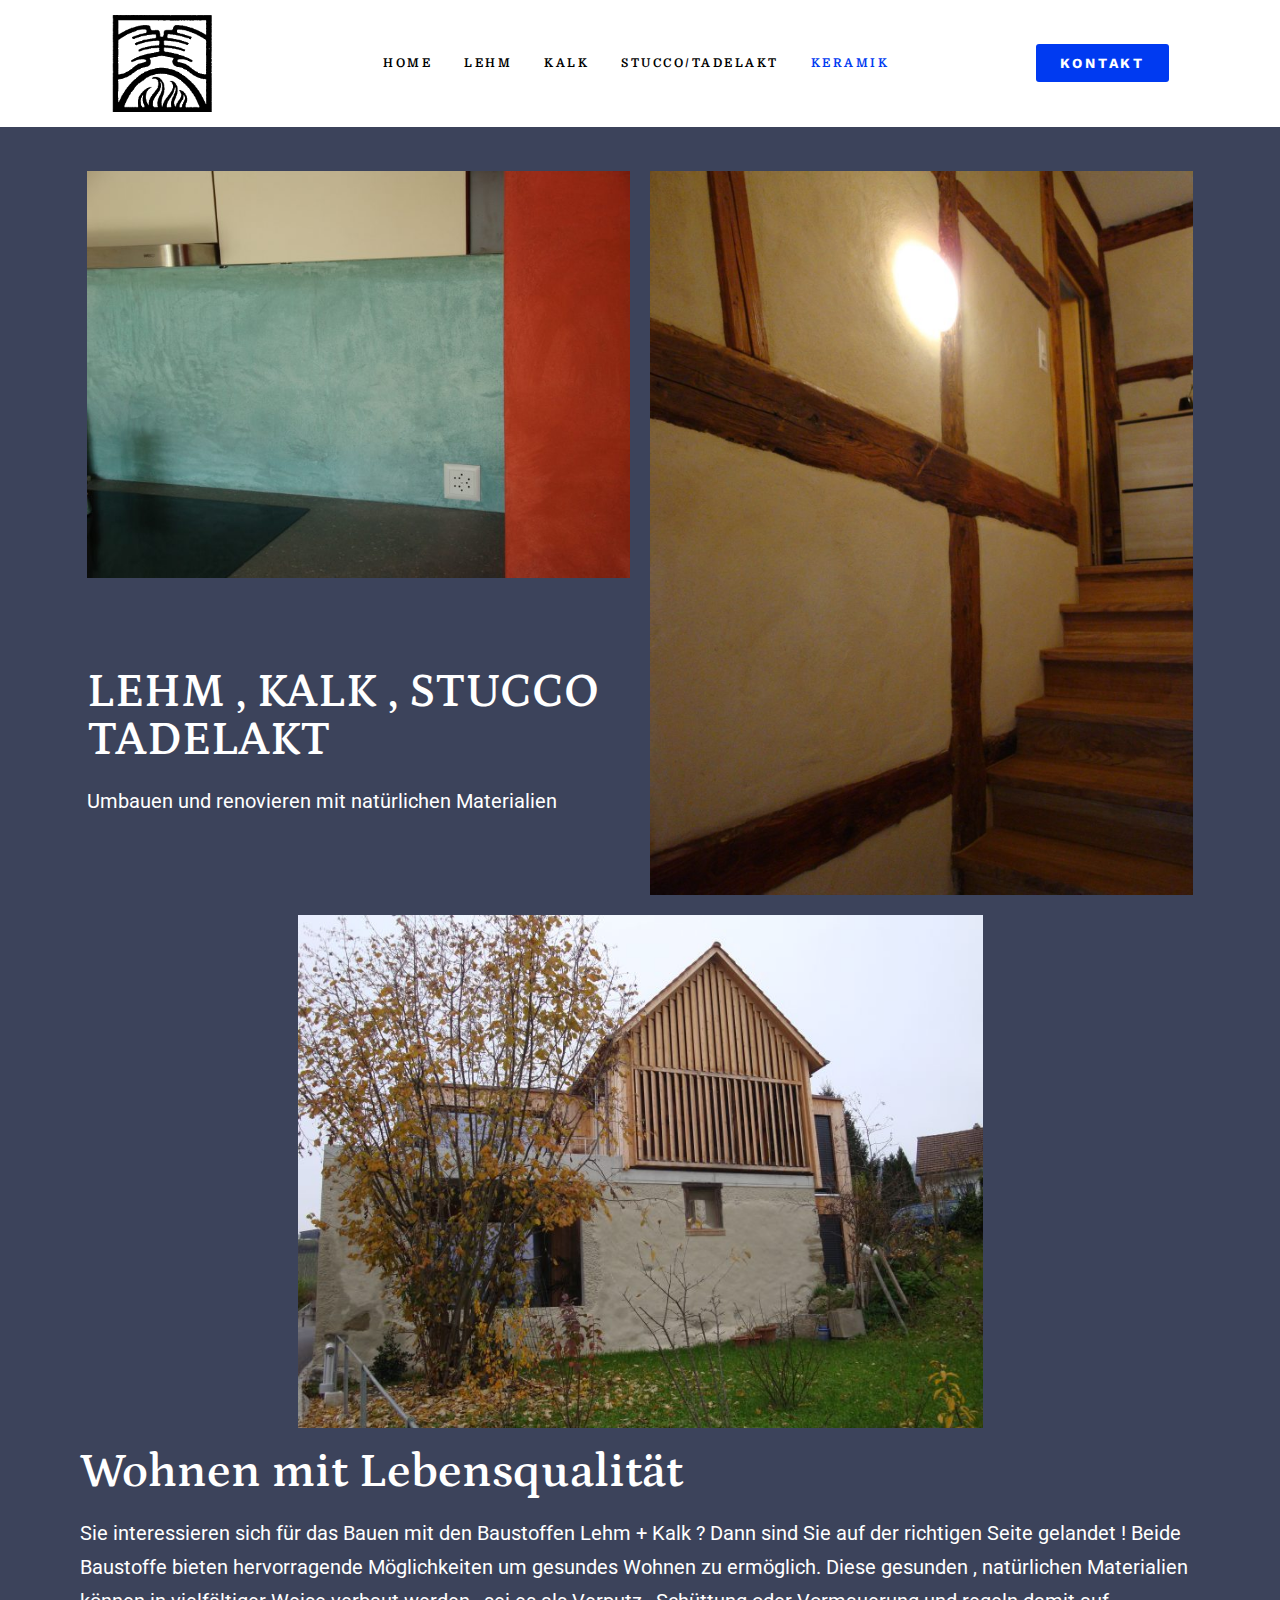
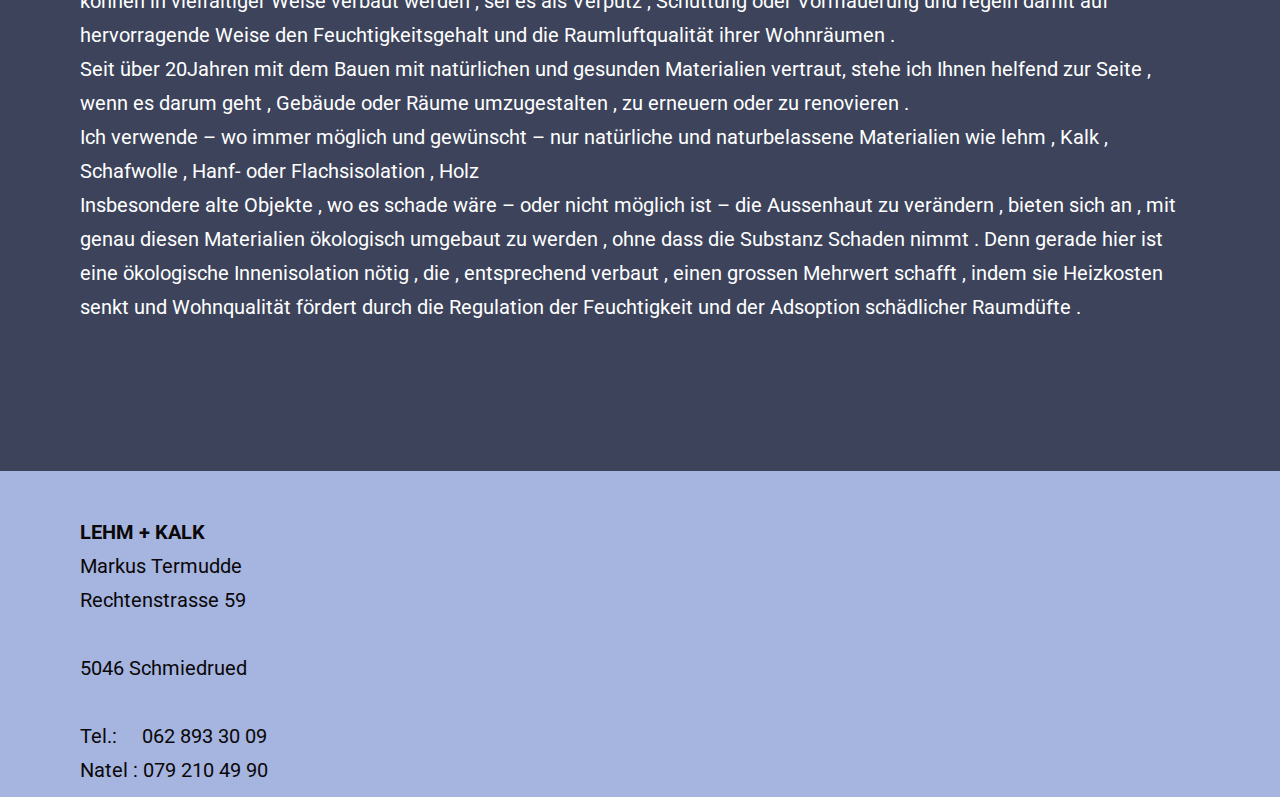
==== commit 5bc6df67: "Update" ====
--- a/home/index.html
+++ b/home/index.html
@@ -14,14 +14,15 @@
 <meta property="og:description" content="Umbauen und renovieren mit natürlichen Materialien">
 <meta property="og:url" content="/home/">
 <meta property="og:site_name" content="LEHM + KALK">
-<meta property="og:updated_time" content="2021-02-27T15:40:19+00:00">
+<meta property="og:updated_time" content="2021-03-01T20:32:16+00:00">
 <meta property="og:image" content="/wp-content/uploads/2021/02/DSC00137-1024x768.jpg">
+<meta property="og:image:secure_url" content="/wp-content/uploads/2021/02/DSC00137-1024x768.jpg">
 <meta property="og:image:alt" content="Keramik">
 <meta name="twitter:card" content="summary_large_image">
 <meta name="twitter:title" content="Keramik - LEHM + KALK">
 <meta name="twitter:description" content="Umbauen und renovieren mit natürlichen Materialien">
 <meta name="twitter:image" content="/wp-content/uploads/2021/02/DSC00137-1024x768.jpg">
-<script type="application/ld+json" class="rank-math-schema">{"@context":"https://schema.org","@graph":[{"@type":"Place","@id":"/#place"},{"@type":["HobbyShop","Organization"],"@id":"/#organization","name":"LEHM + KALK","url":"","logo":{"@type":"ImageObject","url":"/wp-content/uploads/2021/02/logo.png"},"openingHours":["Monday,Tuesday,Wednesday,Thursday,Friday,Saturday,Sunday 09:00-17:00"],"location":{"@id":"/#place"},"image":{"@type":"ImageObject","url":"/wp-content/uploads/2021/02/logo.png"}},{"@type":"WebSite","@id":"/#website","url":"","name":"LEHM + KALK","publisher":{"@id":"/#organization"},"inLanguage":"de-DE"},{"@type":"ImageObject","@id":"/home/#primaryImage","url":"/wp-content/uploads/2021/02/logo.png","width":"200","height":"200"},{"@type":"WebPage","@id":"/home/#webpage","url":"/home/","name":"Keramik - LEHM + KALK","datePublished":"2021-02-27T08:55:31+00:00","dateModified":"2021-02-27T15:40:19+00:00","isPartOf":{"@id":"/#website"},"primaryImageOfPage":{"@id":"/home/#primaryImage"},"inLanguage":"de-DE"},{"@type":"Article","headline":"Keramik - LEHM + KALK","datePublished":"2021-02-27T08:55:31+00:00","dateModified":"2021-02-27T15:40:19+00:00","author":{"@type":"Person","name":"janis"},"publisher":{"@id":"/#organization"},"description":"Umbauen und renovieren mit natürlichen Materialien","@id":"/home/#richSnippet","isPartOf":{"@id":"/home/#webpage"},"image":{"@id":"/home/#primaryImage"},"inLanguage":"de-DE","mainEntityOfPage":{"@id":"/home/#webpage"}}]}</script>
+<script type="application/ld+json" class="rank-math-schema">{"@context":"https://schema.org","@graph":[{"@type":"Place","@id":"/#place"},{"@type":["HobbyShop","Organization"],"@id":"/#organization","name":"LEHM + KALK","url":"","logo":{"@type":"ImageObject","url":"/wp-content/uploads/2021/02/logo.png"},"openingHours":["Monday,Tuesday,Wednesday,Thursday,Friday,Saturday,Sunday 09:00-17:00"],"location":{"@id":"/#place"},"image":{"@type":"ImageObject","url":"/wp-content/uploads/2021/02/logo.png"}},{"@type":"WebSite","@id":"/#website","url":"","name":"LEHM + KALK","publisher":{"@id":"/#organization"},"inLanguage":"de-DE"},{"@type":"ImageObject","@id":"/home/#primaryImage","url":"/wp-content/uploads/2021/02/logo.png","width":"200","height":"200"},{"@type":"WebPage","@id":"/home/#webpage","url":"/home/","name":"Keramik - LEHM + KALK","datePublished":"2021-02-27T08:55:31+00:00","dateModified":"2021-03-01T20:32:16+00:00","isPartOf":{"@id":"/#website"},"primaryImageOfPage":{"@id":"/home/#primaryImage"},"inLanguage":"de-DE"},{"@type":"Article","headline":"Keramik - LEHM + KALK","datePublished":"2021-02-27T08:55:31+00:00","dateModified":"2021-03-01T20:32:16+00:00","author":{"@type":"Person","name":"janis"},"publisher":{"@id":"/#organization"},"description":"Umbauen und renovieren mit natürlichen Materialien","@id":"/home/#richSnippet","isPartOf":{"@id":"/home/#webpage"},"image":{"@id":"/home/#primaryImage"},"inLanguage":"de-DE","mainEntityOfPage":{"@id":"/home/#webpage"}}]}</script>
 <!-- /Rank Math WordPress SEO Plugin -->
 
 <link rel="dns-prefetch" href="//s.w.org">
@@ -47,9 +48,19 @@
 <link rel="stylesheet" id="codepeople-loading-page-style-effect-css" href="/wp-content/plugins/loading-page/css/loading-page.css?ver=free-1.0.73" media="">
 <link rel="stylesheet" id="wp-block-library-css" href="/wp-includes/css/dist/block-library/style.min.css?ver=5.6.2" media="all">
 <link rel="stylesheet" id="wp-block-library-theme-css" href="/wp-includes/css/dist/block-library/theme.min.css?ver=5.6.2" media="all">
+<link rel="stylesheet" id="1ad8424c7-css" href="/wp-content/uploads/essential-addons-elementor/734e5f942.min.css?ver=1614631070" media="all">
 <link rel="stylesheet" id="twenty-twenty-one-style-css" href="/wp-content/themes/twentytwentyone/style.css?ver=1.1" media="all">
 <link rel="stylesheet" id="twenty-twenty-one-print-style-css" href="/wp-content/themes/twentytwentyone/assets/css/print.css?ver=1.1" media="print">
 <link rel="stylesheet" id="elementor-icons-css" href="/wp-content/plugins/elementor/assets/lib/eicons/css/elementor-icons.min.css?ver=5.10.0" media="all">
+<style id="elementor-icons-inline-css">.elementor-add-new-section .elementor-add-templately-promo-button{
+            background-color: #5d4fff;
+            background-image: url(/wp-content/plugins/essential-addons-for-elementor-lite/assets/admin/images/templately/logo-icon.svg);
+            background-repeat: no-repeat;
+            background-position: center center;
+            margin-left: 5px;
+            position: relative;
+            bottom: 5px;
+        }</style>
 <link rel="stylesheet" id="elementor-animations-css" href="/wp-content/plugins/elementor/assets/lib/animations/animations.min.css?ver=3.1.1" media="all">
 <link rel="stylesheet" id="elementor-frontend-css" href="/wp-content/plugins/elementor/assets/css/frontend.min.css?ver=3.1.1" media="all">
 <link rel="stylesheet" id="elementor-post-10-css" href="/wp-content/uploads/elementor/css/post-10.css?ver=1613241714" media="all">
@@ -57,13 +68,13 @@
 <link rel="stylesheet" id="font-awesome-5-all-css" href="/wp-content/plugins/elementor/assets/lib/font-awesome/css/all.min.css?ver=4.5.1" media="all">
 <link rel="stylesheet" id="font-awesome-4-shim-css" href="/wp-content/plugins/elementor/assets/lib/font-awesome/css/v4-shims.min.css?ver=4.5.1" media="all">
 <link rel="stylesheet" id="elementor-global-css" href="/wp-content/uploads/elementor/css/global.css?ver=1613242735" media="all">
-<link rel="stylesheet" id="elementor-post-612-css" href="/wp-content/uploads/elementor/css/post-612.css?ver=1614440429" media="all">
+<link rel="stylesheet" id="elementor-post-612-css" href="/wp-content/uploads/elementor/css/post-612.css?ver=1614630741" media="all">
 <link rel="stylesheet" id="google-fonts-1-css" href="https://fonts.googleapis.com/css?family=Roboto%3A100%2C100italic%2C200%2C200italic%2C300%2C300italic%2C400%2C400italic%2C500%2C500italic%2C600%2C600italic%2C700%2C700italic%2C800%2C800italic%2C900%2C900italic%7CRoboto+Slab%3A100%2C100italic%2C200%2C200italic%2C300%2C300italic%2C400%2C400italic%2C500%2C500italic%2C600%2C600italic%2C700%2C700italic%2C800%2C800italic%2C900%2C900italic%7CDomine%3A100%2C100italic%2C200%2C200italic%2C300%2C300italic%2C400%2C400italic%2C500%2C500italic%2C600%2C600italic%2C700%2C700italic%2C800%2C800italic%2C900%2C900italic%7CWork+Sans%3A100%2C100italic%2C200%2C200italic%2C300%2C300italic%2C400%2C400italic%2C500%2C500italic%2C600%2C600italic%2C700%2C700italic%2C800%2C800italic%2C900%2C900italic%7CPetrona%3A100%2C100italic%2C200%2C200italic%2C300%2C300italic%2C400%2C400italic%2C500%2C500italic%2C600%2C600italic%2C700%2C700italic%2C800%2C800italic%2C900%2C900italic&#038;ver=5.6.2" media="all">
 <script src="/wp-includes/js/jquery/jquery.min.js?ver=3.5.1" id="jquery-core-js"></script>
 <script src="/wp-includes/js/jquery/jquery-migrate.min.js?ver=3.3.2" id="jquery-migrate-js"></script>
 <script src="/wp-content/plugins/loading-page/loading-screens/logo/loading-logo.js?ver=free-1.0.73" id="codepeople-loading-page-script-logo-js"></script>
 <script id="codepeople-loading-page-script-js-before">
-loading_page_settings={"loadingScreen":1,"closeBtn":false,"removeInOnLoad":false,"codeblock":"","backgroundColor":"rgba(255,255,255,.8)","foregroundColor":"#000000","backgroundImage":"","additionalSeconds":0,"pageEffect":"none","backgroundRepeat":"repeat","fullscreen":0,"graphic":"logo","text":0,"lp_ls":{"logo":{"image":"http:\/\/wp.goog.re\/wp-content\/plugins\/loading-page\/loading-screens\/logo\/images\/05.svg"}},"screen_size":"all","screen_width":0,"deepSearch":0,"modifyDisplayRule":0};
+loading_page_settings={"loadingScreen":1,"closeBtn":false,"removeInOnLoad":false,"codeblock":"","backgroundColor":"rgba(255,255,255,.8)","foregroundColor":"#000000","backgroundImage":"","additionalSeconds":0,"pageEffect":"none","backgroundRepeat":"repeat","fullscreen":0,"graphic":"logo","text":0,"lp_ls":{"logo":{"image":"\/wp-content\/uploads\/2021\/02\/logo.png"}},"screen_size":"all","screen_width":0,"deepSearch":0,"modifyDisplayRule":0};
 </script>
 <script src="/wp-content/plugins/loading-page/js/loading-page.js?ver=free-1.0.73" id="codepeople-loading-page-script-js"></script>
 <script src="/wp-content/plugins/elementor/assets/lib/font-awesome/js/v4-shims.min.js?ver=4.5.1" id="font-awesome-4-shim-js"></script>
@@ -76,9 +87,13 @@
 <link rel="alternate" type="application/json+oembed" href="/wp-json/oembed/1.0/embed?url=https%3A%2F%2F%2Fhome%2F">
 <link rel="alternate" type="text/xml+oembed" href="/wp-json/oembed/1.0/embed?url=https%3A%2F%2F%2Fhome%2F&#038;format=xml">
 <style>.recentcomments a{display:inline !important;padding:0 !important;margin:0 !important;}</style>
+<link rel="icon" href="/wp-content/uploads/2021/02/logo.png" sizes="32x32">
+<link rel="icon" href="/wp-content/uploads/2021/02/logo.png" sizes="192x192">
+<link rel="apple-touch-icon" href="/wp-content/uploads/2021/02/logo.png">
+<meta name="msapplication-TileImage" content="/wp-content/uploads/2021/02/logo.png">
 <style>body{visibility:hidden;}</style>
 <noscript><style>body{visibility:visible;}</style></noscript>
-<link rel="preload" href="/wp-content/plugins/loading-page/loading-screens/logo/images/05.svg" as="image" type="image/svg+xml">	<meta name="viewport" content="width=device-width, initial-scale=1.0, viewport-fit=cover">
+<link rel="preload" href="/wp-content/uploads/2021/02/logo.png" as="image" type="image/svg+xml">	<meta name="viewport" content="width=device-width, initial-scale=1.0, viewport-fit=cover">
 </head>
 <body class="page-template page-template-elementor_canvas page page-id-612 wp-embed-responsive is-light-theme no-js singular elementor-default elementor-template-canvas elementor-kit-10 elementor-page elementor-page-612">
 			<div data-elementor-type="wp-page" data-elementor-id="612" class="elementor elementor-612" data-elementor-settings="[]">
@@ -136,7 +151,7 @@
 								<div class="elementor-element elementor-element-275d2ef4 elementor-widget__width-auto elementor-widget elementor-widget-button" data-id="275d2ef4" data-element_type="widget" data-widget_type="button.default">
 				<div class="elementor-widget-container">
 					<div class="elementor-button-wrapper">
-			<a href="#" class="elementor-button-link elementor-button elementor-size-sm" role="button">
+			<a href="/kontakt/" class="elementor-button-link elementor-button elementor-size-sm" role="button">
 						<span class="elementor-button-content-wrapper">
 						<span class="elementor-button-text">Kontakt</span>
 		</span>
@@ -292,7 +307,11 @@
 		document.body.classList.add( 'is-IE' );
 	}
 	</script>
-	<script id="twenty-twenty-one-ie11-polyfills-js-after">
+	<script id="1ad8424c7-js-extra">
+var localize = {"ajaxurl":"\/wp-admin\/admin-ajax.php","nonce":"aabf389f7b","i18n":{"added":"Added ","compare":"Compare","loading":"Loading..."},"ParticleThemesData":{"default":"{\"particles\":{\"number\":{\"value\":160,\"density\":{\"enable\":true,\"value_area\":800}},\"color\":{\"value\":\"#ffffff\"},\"shape\":{\"type\":\"circle\",\"stroke\":{\"width\":0,\"color\":\"#000000\"},\"polygon\":{\"nb_sides\":5},\"image\":{\"src\":\"img\/github.svg\",\"width\":100,\"height\":100}},\"opacity\":{\"value\":0.5,\"random\":false,\"anim\":{\"enable\":false,\"speed\":1,\"opacity_min\":0.1,\"sync\":false}},\"size\":{\"value\":3,\"random\":true,\"anim\":{\"enable\":false,\"speed\":40,\"size_min\":0.1,\"sync\":false}},\"line_linked\":{\"enable\":true,\"distance\":150,\"color\":\"#ffffff\",\"opacity\":0.4,\"width\":1},\"move\":{\"enable\":true,\"speed\":6,\"direction\":\"none\",\"random\":false,\"straight\":false,\"out_mode\":\"out\",\"bounce\":false,\"attract\":{\"enable\":false,\"rotateX\":600,\"rotateY\":1200}}},\"interactivity\":{\"detect_on\":\"canvas\",\"events\":{\"onhover\":{\"enable\":true,\"mode\":\"repulse\"},\"onclick\":{\"enable\":true,\"mode\":\"push\"},\"resize\":true},\"modes\":{\"grab\":{\"distance\":400,\"line_linked\":{\"opacity\":1}},\"bubble\":{\"distance\":400,\"size\":40,\"duration\":2,\"opacity\":8,\"speed\":3},\"repulse\":{\"distance\":200,\"duration\":0.4},\"push\":{\"particles_nb\":4},\"remove\":{\"particles_nb\":2}}},\"retina_detect\":true}","nasa":"{\"particles\":{\"number\":{\"value\":250,\"density\":{\"enable\":true,\"value_area\":800}},\"color\":{\"value\":\"#ffffff\"},\"shape\":{\"type\":\"circle\",\"stroke\":{\"width\":0,\"color\":\"#000000\"},\"polygon\":{\"nb_sides\":5},\"image\":{\"src\":\"img\/github.svg\",\"width\":100,\"height\":100}},\"opacity\":{\"value\":1,\"random\":true,\"anim\":{\"enable\":true,\"speed\":1,\"opacity_min\":0,\"sync\":false}},\"size\":{\"value\":3,\"random\":true,\"anim\":{\"enable\":false,\"speed\":4,\"size_min\":0.3,\"sync\":false}},\"line_linked\":{\"enable\":false,\"distance\":150,\"color\":\"#ffffff\",\"opacity\":0.4,\"width\":1},\"move\":{\"enable\":true,\"speed\":1,\"direction\":\"none\",\"random\":true,\"straight\":false,\"out_mode\":\"out\",\"bounce\":false,\"attract\":{\"enable\":false,\"rotateX\":600,\"rotateY\":600}}},\"interactivity\":{\"detect_on\":\"canvas\",\"events\":{\"onhover\":{\"enable\":true,\"mode\":\"bubble\"},\"onclick\":{\"enable\":true,\"mode\":\"repulse\"},\"resize\":true},\"modes\":{\"grab\":{\"distance\":400,\"line_linked\":{\"opacity\":1}},\"bubble\":{\"distance\":250,\"size\":0,\"duration\":2,\"opacity\":0,\"speed\":3},\"repulse\":{\"distance\":400,\"duration\":0.4},\"push\":{\"particles_nb\":4},\"remove\":{\"particles_nb\":2}}},\"retina_detect\":true}","bubble":"{\"particles\":{\"number\":{\"value\":15,\"density\":{\"enable\":true,\"value_area\":800}},\"color\":{\"value\":\"#1b1e34\"},\"shape\":{\"type\":\"polygon\",\"stroke\":{\"width\":0,\"color\":\"#000\"},\"polygon\":{\"nb_sides\":6},\"image\":{\"src\":\"img\/github.svg\",\"width\":100,\"height\":100}},\"opacity\":{\"value\":0.3,\"random\":true,\"anim\":{\"enable\":false,\"speed\":1,\"opacity_min\":0.1,\"sync\":false}},\"size\":{\"value\":50,\"random\":false,\"anim\":{\"enable\":true,\"speed\":10,\"size_min\":40,\"sync\":false}},\"line_linked\":{\"enable\":false,\"distance\":200,\"color\":\"#ffffff\",\"opacity\":1,\"width\":2},\"move\":{\"enable\":true,\"speed\":8,\"direction\":\"none\",\"random\":false,\"straight\":false,\"out_mode\":\"out\",\"bounce\":false,\"attract\":{\"enable\":false,\"rotateX\":600,\"rotateY\":1200}}},\"interactivity\":{\"detect_on\":\"canvas\",\"events\":{\"onhover\":{\"enable\":false,\"mode\":\"grab\"},\"onclick\":{\"enable\":false,\"mode\":\"push\"},\"resize\":true},\"modes\":{\"grab\":{\"distance\":400,\"line_linked\":{\"opacity\":1}},\"bubble\":{\"distance\":400,\"size\":40,\"duration\":2,\"opacity\":8,\"speed\":3},\"repulse\":{\"distance\":200,\"duration\":0.4},\"push\":{\"particles_nb\":4},\"remove\":{\"particles_nb\":2}}},\"retina_detect\":true}","snow":"{\"particles\":{\"number\":{\"value\":450,\"density\":{\"enable\":true,\"value_area\":800}},\"color\":{\"value\":\"#fff\"},\"shape\":{\"type\":\"circle\",\"stroke\":{\"width\":0,\"color\":\"#000000\"},\"polygon\":{\"nb_sides\":5},\"image\":{\"src\":\"img\/github.svg\",\"width\":100,\"height\":100}},\"opacity\":{\"value\":0.5,\"random\":true,\"anim\":{\"enable\":false,\"speed\":1,\"opacity_min\":0.1,\"sync\":false}},\"size\":{\"value\":5,\"random\":true,\"anim\":{\"enable\":false,\"speed\":40,\"size_min\":0.1,\"sync\":false}},\"line_linked\":{\"enable\":false,\"distance\":500,\"color\":\"#ffffff\",\"opacity\":0.4,\"width\":2},\"move\":{\"enable\":true,\"speed\":6,\"direction\":\"bottom\",\"random\":false,\"straight\":false,\"out_mode\":\"out\",\"bounce\":false,\"attract\":{\"enable\":false,\"rotateX\":600,\"rotateY\":1200}}},\"interactivity\":{\"detect_on\":\"canvas\",\"events\":{\"onhover\":{\"enable\":true,\"mode\":\"bubble\"},\"onclick\":{\"enable\":true,\"mode\":\"repulse\"},\"resize\":true},\"modes\":{\"grab\":{\"distance\":400,\"line_linked\":{\"opacity\":0.5}},\"bubble\":{\"distance\":400,\"size\":4,\"duration\":0.3,\"opacity\":1,\"speed\":3},\"repulse\":{\"distance\":200,\"duration\":0.4},\"push\":{\"particles_nb\":4},\"remove\":{\"particles_nb\":2}}},\"retina_detect\":true}","nyan_cat":"{\"particles\":{\"number\":{\"value\":150,\"density\":{\"enable\":false,\"value_area\":800}},\"color\":{\"value\":\"#ffffff\"},\"shape\":{\"type\":\"star\",\"stroke\":{\"width\":0,\"color\":\"#000000\"},\"polygon\":{\"nb_sides\":5},\"image\":{\"src\":\"http:\/\/wiki.lexisnexis.com\/academic\/images\/f\/fb\/Itunes_podcast_icon_300.jpg\",\"width\":100,\"height\":100}},\"opacity\":{\"value\":0.5,\"random\":false,\"anim\":{\"enable\":false,\"speed\":1,\"opacity_min\":0.1,\"sync\":false}},\"size\":{\"value\":4,\"random\":true,\"anim\":{\"enable\":false,\"speed\":40,\"size_min\":0.1,\"sync\":false}},\"line_linked\":{\"enable\":false,\"distance\":150,\"color\":\"#ffffff\",\"opacity\":0.4,\"width\":1},\"move\":{\"enable\":true,\"speed\":14,\"direction\":\"left\",\"random\":false,\"straight\":true,\"out_mode\":\"out\",\"bounce\":false,\"attract\":{\"enable\":false,\"rotateX\":600,\"rotateY\":1200}}},\"interactivity\":{\"detect_on\":\"canvas\",\"events\":{\"onhover\":{\"enable\":false,\"mode\":\"grab\"},\"onclick\":{\"enable\":true,\"mode\":\"repulse\"},\"resize\":true},\"modes\":{\"grab\":{\"distance\":200,\"line_linked\":{\"opacity\":1}},\"bubble\":{\"distance\":400,\"size\":40,\"duration\":2,\"opacity\":8,\"speed\":3},\"repulse\":{\"distance\":200,\"duration\":0.4},\"push\":{\"particles_nb\":4},\"remove\":{\"particles_nb\":2}}},\"retina_detect\":true}"},"eael_translate_text":{"required_text":"is a required field","invalid_text":"Invalid","billing_text":"Billing"}};
+</script>
+<script src="/wp-content/uploads/essential-addons-elementor/734e5f942.min.js?ver=1614631070" id="1ad8424c7-js"></script>
+<script id="twenty-twenty-one-ie11-polyfills-js-after">
 ( Element.prototype.matches && Element.prototype.closest && window.NodeList && NodeList.prototype.forEach ) || document.write( '<script src="/wp-content/themes/twentytwentyone/assets/js/polyfills.js?ver=1.1"><\/scr' + 'ipt>' );
 </script>
 <script src="/wp-content/themes/twentytwentyone/assets/js/responsive-embeds.js?ver=1.1" id="twenty-twenty-one-responsive-embeds-script-js"></script>
--- a/wp-content/plugins/loading-page/css/loading-page.css
+++ b/wp-content/plugins/loading-page/css/loading-page.css
@@ -0,0 +1,4 @@
+.lp-screen-text{font-family:Sans-Serif;white-space:nowrap !important;}
+#loading_page_codeBlock{position:fixed;left:0;right:0;top:5px;margin-left:auto;margin-right:auto;text-align:center;z-index:999999;display:none;}
+.lp-close-screen{position:fixed;z-index:999999;top:10px;right:10px;width:20px;height:20px;text-align:center;line-height:20px;color:white;background:black;display:inline-block;font-family:sans-serif;cursor:pointer;font-size:12px;opacity:0.3;}
+.lp-close-screen:hover{opacity:0.9;}--- a/wp-content/plugins/loading-page/css/loading-page.css
+++ b/wp-content/plugins/loading-page/css/loading-page.css
@@ -0,0 +1,4 @@
+.lp-screen-text{font-family:Sans-Serif;white-space:nowrap !important;}
+#loading_page_codeBlock{position:fixed;left:0;right:0;top:5px;margin-left:auto;margin-right:auto;text-align:center;z-index:999999;display:none;}
+.lp-close-screen{position:fixed;z-index:999999;top:10px;right:10px;width:20px;height:20px;text-align:center;line-height:20px;color:white;background:black;display:inline-block;font-family:sans-serif;cursor:pointer;font-size:12px;opacity:0.3;}
+.lp-close-screen:hover{opacity:0.9;}--- a/wp-content/uploads/essential-addons-elementor/734e5f942.min.css
+++ b/wp-content/uploads/essential-addons-elementor/734e5f942.min.css
@@ -0,0 +1 @@
+.clearfix::before,.clearfix::after{content:" ";display:table;clear:both}.eael-testimonial-slider.nav-top-left,.eael-testimonial-slider.nav-top-right,.eael-team-slider.nav-top-left,.eael-team-slider.nav-top-right,.eael-logo-carousel.nav-top-left,.eael-logo-carousel.nav-top-right,.eael-post-carousel.nav-top-left,.eael-post-carousel.nav-top-right,.eael-product-carousel.nav-top-left,.eael-product-carousel.nav-top-right{padding-top:40px}.eael-contact-form input[type=text],.eael-contact-form input[type=email],.eael-contact-form input[type=url],.eael-contact-form input[type=tel],.eael-contact-form input[type=date],.eael-contact-form input[type=number],.eael-contact-form textarea{background:#fff;box-shadow:none;-webkit-box-shadow:none;float:none;height:auto;margin:0;outline:0;width:100%}.eael-contact-form input[type=submit]{border:0;float:none;height:auto;margin:0;padding:10px 20px;width:auto;-webkit-transition:all .25s linear 0s;-o-transition:all .25s linear 0s;transition:all .25s linear 0s}.eael-contact-form.placeholder-hide input::-webkit-input-placeholder,.eael-contact-form.placeholder-hide textarea::-webkit-input-placeholder{opacity:0;visibility:hidden}.eael-contact-form.placeholder-hide input::-moz-placeholder,.eael-contact-form.placeholder-hide textarea::-moz-placeholder{opacity:0;visibility:hidden}.eael-contact-form.placeholder-hide input:-ms-input-placeholder,.eael-contact-form.placeholder-hide textarea:-ms-input-placeholder{opacity:0;visibility:hidden}.eael-contact-form.placeholder-hide input:-moz-placeholder,.eael-contact-form.placeholder-hide textarea:-moz-placeholder{opacity:0;visibility:hidden}.eael-custom-radio-checkbox input[type=checkbox],.eael-custom-radio-checkbox input[type=radio]{-webkit-appearance:none;-moz-appearance:none;border-style:solid;border-width:0;outline:none;min-width:1px;width:15px;height:15px;background:#ddd;padding:3px}.eael-custom-radio-checkbox input[type=checkbox]:before,.eael-custom-radio-checkbox input[type=radio]:before{content:"";width:100%;height:100%;padding:0;margin:0;display:block}.eael-custom-radio-checkbox input[type=checkbox]:checked:before,.eael-custom-radio-checkbox input[type=radio]:checked:before{background:#999;-webkit-transition:all .25s linear 0s;-o-transition:all .25s linear 0s;transition:all .25s linear 0s}.eael-custom-radio-checkbox input[type=radio]{border-radius:50%}.eael-custom-radio-checkbox input[type=radio]:before{border-radius:50%}.eael-post-elements-readmore-btn{font-size:12px;font-weight:500;-webkit-transition:all 300ms ease-in-out;-o-transition:all 300ms ease-in-out;transition:all 300ms ease-in-out;display:inline-block}.elementor-lightbox .dialog-widget-content{width:100%;height:100%}.eael-contact-form-align-left,.elementor-widget-eael-weform.eael-contact-form-align-left .eael-weform-container{margin:0 auto 0 0}.eael-contact-form-align-center,.elementor-widget-eael-weform.eael-contact-form-align-center .eael-weform-container{float:none;margin:0 auto}.eael-contact-form-align-right,.elementor-widget-eael-weform.eael-contact-form-align-right .eael-weform-container{margin:0 0 0 auto}
--- a/wp-content/themes/twentytwentyone/style.css
+++ b/wp-content/themes/twentytwentyone/style.css
@@ -0,0 +1,5870 @@
+@charset "UTF-8";
+
+/*
+Theme Name: Twenty Twenty-One
+Theme URI: https://wordpress.org/themes/twentytwentyone/
+Author: the WordPress team
+Author URI: https://wordpress.org/
+Description: Twenty Twenty-One is a blank canvas for your ideas and it makes the block editor your best brush. With new block patterns, which allow you to create a beautiful layout in a matter of seconds, this theme’s soft colors and eye-catching — yet timeless — design will let your work shine. Take it for a spin! See how Twenty Twenty-One elevates your portfolio, business website, or personal blog.
+Requires at least: 5.3
+Tested up to: 5.6
+Requires PHP: 5.6
+Version: 1.1
+License: GNU General Public License v2 or later
+License URI: http://www.gnu.org/licenses/gpl-2.0.html
+Text Domain: twentytwentyone
+Tags: one-column, accessibility-ready, custom-colors, custom-menu, custom-logo, editor-style, featured-images, footer-widgets, block-patterns, rtl-language-support, sticky-post, threaded-comments, translation-ready
+
+Twenty Twenty-One WordPress Theme, (C) 2020 WordPress.org
+Twenty Twenty-One is distributed under the terms of the GNU GPL.
+*/
+
+/**
+ * SETTINGS
+ * File-header..........The file header for the themes style.css file.
+ * Fonts................Any font files, if the project needs specific fonts.
+ * Global...............Project-specific, globally available variables.
+ *
+ * TOOLS
+ * Functions............Global functions.
+ * Mixins...............Global mixins.
+ *
+ * GENERIC
+ * Normalize.css........Normalise browser defaults.
+ * Breakpoints..........Mixins and variables for responsive styles
+ * Vertical-margins.....Vertical spacing for the main components.
+ * Reset................Reset specific elements to make them easier to style in other contexts.
+ * Clearings............Clearings for the main components.
+ *
+ * ELEMENTS
+ * Blockquote...........Default blockquote.
+ * Forms................Element-level form styling.
+ * Headings.............H1–H6
+ * Links................Default links.
+ * Lists................Default lists.
+ * Media................Images, Figure, Figcaption, Embed, iFrame, Objects, Video.
+ *
+ * BLOCKS
+ * Audio................Specific styles for the audio block.
+ * Button...............Specific styles for the button block.
+ * Code.................Specific styles for the code block.
+ * Columns..............Specific styles for the columns block.
+ * Cover................Specific styles for the cover block.
+ * File.................Specific styles for the file block.
+ * Gallery..............Specific styles for the gallery block.
+ * Group................Specific styles for the group block.
+ * Heading..............Specific styles for the heading block.
+ * Image................Specific styles for the image block.
+ * Latest comments......Specific styles for the latest comments block.
+ * Latest posts.........Specific styles for the latest posts block.
+ * Legacy...............Specific styles for the legacy gallery.
+ * List.................Specific styles for the list block.
+ * Media text...........Specific styles for the media and text block.
+ * Navigation...........Specific styles for the navigation block.
+ * Paragraph............Specific styles for the paragraph block.
+ * Pullquote............Specific styles for the pullquote block.
+ * Quote................Specific styles for the quote block.
+ * Search...............Specific styles for the search block.
+ * Separator............Specific styles for the separator block.
+ * Spacer...............Specific styles for the spacer block.
+ * Table................Specific styles for the table block.
+ * Verse................Specific styles for the verse block.
+ * Video................Specific styles for the video block.
+ * Utilities............Block alignments.
+ *
+ * COMPONENTS
+ * Header...............Header styles.
+ * Footer...............Footer styles.
+ * Comments.............Comment styles.
+ * Archives.............Archive styles.
+ * 404..................404 styles.
+ * Search...............Search styles.
+ * Navigation...........Navigation styles.
+ * Footer Navigation....Footer Navigation styles.
+ * Pagination...........Pagination styles.
+ * Single...............Single page and post styles.
+ * Posts and pages......Misc, sticky post styles.
+ * Entry................Entry, author biography.
+ * Widget...............Widget styles.
+ * Editor...............Editor styles.
+ *
+ * UTILITIES
+ * A11y.................Screen reader text, prefers reduced motion etc.
+ * Color Palette........Classes for the color palette colors.
+ * Editor Font Sizes....Editor Font Sizes.
+ * Measure..............The width of a line of text, in characters.
+ */
+
+/* Categories 01 to 03 are the basics. */
+
+/* Variables */
+:root {
+
+	/* Font Family */
+	--global--font-primary: var(--font-headings, -apple-system, BlinkMacSystemFont, "Segoe UI", Roboto, Oxygen-Sans, Ubuntu, Cantarell, "Helvetica Neue", sans-serif);
+	--global--font-secondary: var(--font-base, -apple-system, BlinkMacSystemFont, "Segoe UI", Roboto, Oxygen-Sans, Ubuntu, Cantarell, "Helvetica Neue", sans-serif);
+
+	/* Font Size */
+	--global--font-size-base: 1.25rem;
+	--global--font-size-xs: 1rem;
+	--global--font-size-sm: 1.125rem;
+	--global--font-size-md: 1.25rem;
+	--global--font-size-lg: 1.5rem;
+	--global--font-size-xl: 2.25rem;
+	--global--font-size-xxl: 4rem;
+	--global--font-size-xxxl: 5rem;
+	--global--font-size-page-title: var(--global--font-size-xxl);
+	--global--letter-spacing: normal;
+
+	/* Line Height */
+	--global--line-height-body: 1.7;
+	--global--line-height-heading: 1.3;
+	--global--line-height-page-title: 1.1;
+
+	/* Headings */
+	--heading--font-family: var(--global--font-primary);
+	--heading--font-size-h6: var(--global--font-size-xs);
+	--heading--font-size-h5: var(--global--font-size-sm);
+	--heading--font-size-h4: var(--global--font-size-lg);
+	--heading--font-size-h3: calc(1.25 * var(--global--font-size-lg));
+	--heading--font-size-h2: var(--global--font-size-xl);
+	--heading--font-size-h1: var(--global--font-size-page-title);
+	--heading--letter-spacing-h6: 0.05em;
+	--heading--letter-spacing-h5: 0.05em;
+	--heading--letter-spacing-h4: var(--global--letter-spacing);
+	--heading--letter-spacing-h3: var(--global--letter-spacing);
+	--heading--letter-spacing-h2: var(--global--letter-spacing);
+	--heading--letter-spacing-h1: var(--global--letter-spacing);
+	--heading--line-height-h6: var(--global--line-height-heading);
+	--heading--line-height-h5: var(--global--line-height-heading);
+	--heading--line-height-h4: var(--global--line-height-heading);
+	--heading--line-height-h3: var(--global--line-height-heading);
+	--heading--line-height-h2: var(--global--line-height-heading);
+	--heading--line-height-h1: var(--global--line-height-page-title);
+	--heading--font-weight: normal;
+	--heading--font-weight-page-title: 300;
+	--heading--font-weight-strong: 600;
+
+	/* Block: Latest posts */
+	--latest-posts--title-font-family: var(--heading--font-family);
+	--latest-posts--title-font-size: var(--heading--font-size-h3);
+	--latest-posts--description-font-family: var(--global--font-secondary);
+	--latest-posts--description-font-size: var(--global--font-size-sm);
+	--list--font-family: var(--global--font-secondary);
+	--definition-term--font-family: var(--global--font-primary);
+
+	/* Colors */
+	--global--color-black: #000;
+	--global--color-dark-gray: #28303d;
+	--global--color-gray: #39414d;
+	--global--color-light-gray: #f0f0f0;
+	--global--color-green: #d1e4dd;
+	--global--color-blue: #d1dfe4;
+	--global--color-purple: #d1d1e4;
+	--global--color-red: #e4d1d1;
+	--global--color-orange: #e4dad1;
+	--global--color-yellow: #eeeadd;
+	--global--color-white: #fff;
+	--global--color-white-50: rgba(255, 255, 255, 0.5);
+	--global--color-white-90: rgba(255, 255, 255, 0.9);
+	--global--color-primary: var(--global--color-dark-gray);
+
+	/* Body text color, site title, footer text color. */
+	--global--color-secondary: var(--global--color-gray);
+
+	/* Headings */
+	--global--color-primary-hover: var(--global--color-primary);
+	--global--color-background: var(--global--color-green);
+
+	/* Mint, default body background */
+	--global--color-border: var(--global--color-primary);
+
+	/* Used for borders (separators) */
+
+	/* Spacing */
+	--global--spacing-unit: 20px;
+	--global--spacing-measure: unset;
+	--global--spacing-horizontal: 25px;
+	--global--spacing-vertical: 30px;
+
+	/* Elevation */
+	--global--elevation: 1px 1px 3px 0 rgba(0, 0, 0, 0.2);
+
+	/* Forms */
+	--form--font-family: var(--global--font-secondary);
+	--form--font-size: var(--global--font-size-sm);
+	--form--line-height: var(--global--line-height-body);
+	--form--color-text: var(--global--color-dark-gray);
+	--form--color-ranged: var(--global--color-secondary);
+	--form--label-weight: 500;
+	--form--border-color: var(--global--color-secondary);
+	--form--border-width: 3px;
+	--form--border-radius: 0;
+	--form--spacing-unit: calc(0.5 * var(--global--spacing-unit));
+
+	/* Cover block */
+	--cover--height: calc(15 * var(--global--spacing-vertical));
+	--cover--color-foreground: var(--global--color-white);
+	--cover--color-background: var(--global--color-black);
+
+	/* Buttons */
+	--button--color-text: var(--global--color-background);
+	--button--color-text-hover: var(--global--color-secondary);
+	--button--color-text-active: var(--global--color-secondary);
+	--button--color-background: var(--global--color-secondary);
+	--button--color-background-active: var(--global--color-background);
+	--button--font-family: var(--global--font-primary);
+	--button--font-size: var(--global--font-size-base);
+	--button--font-weight: 500;
+	--button--line-height: 1.5;
+	--button--border-width: 3px;
+	--button--border-radius: 0;
+	--button--padding-vertical: 15px;
+	--button--padding-horizontal: calc(2 * var(--button--padding-vertical));
+
+	/* entry */
+	--entry-header--color: var(--global--color-primary);
+	--entry-header--color-link: currentColor;
+	--entry-header--color-hover: var(--global--color-primary-hover);
+	--entry-header--color-focus: var(--global--color-secondary);
+	--entry-header--font-size: var(--heading--font-size-h2);
+	--entry-content--font-family: var(--global--font-secondary);
+	--entry-author-bio--font-family: var(--heading--font-family);
+	--entry-author-bio--font-size: var(--heading--font-size-h4);
+
+	/* Header */
+	--branding--color-text: var(--global--color-primary);
+	--branding--color-link: var(--global--color-primary);
+	--branding--color-link-hover: var(--global--color-secondary);
+	--branding--title--font-family: var(--global--font-primary);
+	--branding--title--font-size: var(--global--font-size-lg);
+	--branding--title--font-size-mobile: var(--heading--font-size-h4);
+	--branding--title--font-weight: normal;
+	--branding--title--text-transform: uppercase;
+	--branding--description--font-family: var(--global--font-secondary);
+	--branding--description--font-size: var(--global--font-size-sm);
+	--branding--description--font-family: var(--global--font-secondary);
+	--branding--logo--max-width: 300px;
+	--branding--logo--max-height: 100px;
+	--branding--logo--max-width-mobile: 96px;
+	--branding--logo--max-height-mobile: 96px;
+
+	/* Main navigation */
+	--primary-nav--font-family: var(--global--font-secondary);
+	--primary-nav--font-family-mobile: var(--global--font-primary);
+	--primary-nav--font-size: var(--global--font-size-md);
+	--primary-nav--font-size-sub-menu: var(--global--font-size-xs);
+	--primary-nav--font-size-mobile: var(--global--font-size-sm);
+	--primary-nav--font-size-sub-menu-mobile: var(--global--font-size-sm);
+	--primary-nav--font-size-button: var(--global--font-size-xs);
+	--primary-nav--font-style: normal;
+	--primary-nav--font-style-sub-menu-mobile: normal;
+	--primary-nav--font-weight: normal;
+	--primary-nav--font-weight-button: 500;
+	--primary-nav--color-link: var(--global--color-primary);
+	--primary-nav--color-link-hover: var(--global--color-primary-hover);
+	--primary-nav--color-text: var(--global--color-primary);
+	--primary-nav--padding: calc(0.66 * var(--global--spacing-unit));
+	--primary-nav--border-color: var(--global--color-primary);
+
+	/* Pagination */
+	--pagination--color-text: var(--global--color-primary);
+	--pagination--color-link-hover: var(--global--color-primary-hover);
+	--pagination--font-family: var(--global--font-secondary);
+	--pagination--font-size: var(--global--font-size-lg);
+	--pagination--font-weight: normal;
+	--pagination--font-weight-strong: 600;
+
+	/* Footer */
+	--footer--color-text: var(--global--color-primary);
+	--footer--color-link: var(--global--color-primary);
+	--footer--color-link-hover: var(--global--color-primary-hover);
+	--footer--font-family: var(--global--font-primary);
+	--footer--font-size: var(--global--font-size-sm);
+
+	/* Block: Pull quote */
+	--pullquote--font-family: var(--global--font-primary);
+	--pullquote--font-size: var(--heading--font-size-h3);
+	--pullquote--font-style: normal;
+	--pullquote--letter-spacing: var(--heading--letter-spacing-h4);
+	--pullquote--line-height: var(--global--line-height-heading);
+	--pullquote--border-width: 3px;
+	--pullquote--border-color: var(--global--color-primary);
+	--pullquote--color-foreground: var(--global--color-primary);
+	--pullquote--color-background: var(--global--color-background);
+	--quote--font-family: var(--global--font-secondary);
+	--quote--font-size: var(--global--font-size-md);
+	--quote--font-size-large: var(--global--font-size-xl);
+	--quote--font-style: normal;
+	--quote--font-weight: 700;
+	--quote--font-weight-strong: bolder;
+	--quote--font-style-large: normal;
+	--quote--font-style-cite: normal;
+	--quote--line-height: var(--global--line-height-body);
+	--quote--line-height-large: 1.35;
+	--separator--border-color: var(--global--color-border);
+	--separator--height: 1px;
+
+	/* Block: Table */
+	--table--stripes-border-color: var(--global--color-light-gray);
+	--table--stripes-background-color: var(--global--color-light-gray);
+	--table--has-background-text-color: var(--global--color-dark-gray);
+
+	/* Widgets */
+	--widget--line-height-list: 1.9;
+	--widget--line-height-title: 1.4;
+	--widget--font-weight-title: 700;
+	--widget--spacing-menu: calc(0.66 * var(--global--spacing-unit));
+
+	/* Admin-bar height */
+	--global--admin-bar--height: 0;
+}
+
+.admin-bar {
+	--global--admin-bar--height: 32px;
+}
+@media only screen and (max-width: 782px) {
+
+	.admin-bar {
+		--global--admin-bar--height: 46px;
+	}
+}
+
+@media only screen and (min-width: 652px) {
+
+	:root {
+		--global--font-size-xl: 2.5rem;
+		--global--font-size-xxl: 6rem;
+		--global--font-size-xxxl: 9rem;
+		--heading--font-size-h3: 2rem;
+		--heading--font-size-h2: 3rem;
+	}
+}
+
+/*! normalize.css v8.0.1 | MIT License | github.com/necolas/normalize.css */
+
+/* Document
+   ========================================================================== */
+
+/**
+ * 1. Correct the line height in all browsers.
+ * 2. Prevent adjustments of font size after orientation changes in iOS.
+ */
+html {
+	line-height: 1.15;
+
+	/* 1 */
+	-webkit-text-size-adjust: 100%;
+
+	/* 2 */
+}
+
+/* Sections
+   ========================================================================== */
+
+/**
+ * Remove the margin in all browsers.
+ */
+body {
+	margin: 0;
+}
+
+/**
+ * Render the `main` element consistently in IE.
+ */
+main {
+	display: block;
+}
+
+/**
+ * Correct the font size and margin on `h1` elements within `section` and
+ * `article` contexts in Chrome, Firefox, and Safari.
+ */
+h1 {
+	font-size: 2em;
+	margin: 0.67em 0;
+}
+
+/* Grouping content
+   ========================================================================== */
+
+/**
+ * 1. Add the correct box sizing in Firefox.
+ * 2. Show the overflow in Edge and IE.
+ */
+hr {
+	box-sizing: content-box;
+
+	/* 1 */
+	height: 0;
+
+	/* 1 */
+	overflow: visible;
+
+	/* 2 */
+}
+
+/**
+ * 1. Correct the inheritance and scaling of font size in all browsers.
+ * 2. Correct the odd `em` font sizing in all browsers.
+ */
+pre {
+	font-family: monospace;
+
+	/* 1 */
+	font-size: 1em;
+
+	/* 2 */
+}
+
+/* Text-level semantics
+   ========================================================================== */
+
+/**
+ * Remove the gray background on active links in IE 10.
+ */
+a {
+	background-color: transparent;
+	text-decoration-thickness: 1px;
+}
+
+/**
+ * 1. Remove the bottom border in Chrome 57-
+ * 2. Add the correct text decoration in Chrome, Edge, IE, Opera, and Safari.
+ */
+abbr[title] {
+	border-bottom: none;
+
+	/* 1 */
+	text-decoration: underline;
+
+	/* 2 */
+	text-decoration-style: dotted;
+
+	/* 2 */
+}
+
+/**
+ * Add the correct font weight in Chrome, Edge, and Safari.
+ */
+b,
+strong {
+	font-weight: bolder;
+}
+
+/**
+ * 1. Correct the inheritance and scaling of font size in all browsers.
+ * 2. Correct the odd `em` font sizing in all browsers.
+ */
+code,
+kbd,
+samp {
+	font-family: monospace;
+
+	/* 1 */
+	font-size: 1em;
+
+	/* 2 */
+}
+
+/**
+ * Add the correct font size in all browsers.
+ */
+small {
+	font-size: 80%;
+}
+
+/**
+ * Prevent `sub` and `sup` elements from affecting the line height in
+ * all browsers.
+ */
+sub,
+sup {
+	font-size: 75%;
+	line-height: 0;
+	position: relative;
+	vertical-align: baseline;
+}
+
+sub {
+	bottom: -0.25em;
+}
+
+sup {
+	top: -0.5em;
+}
+
+/* Embedded content
+   ========================================================================== */
+
+/**
+ * Remove the border on images inside links in IE 10.
+ */
+img {
+	border-style: none;
+}
+
+/* Forms
+   ========================================================================== */
+
+/**
+ * 1. Change the font styles in all browsers.
+ * 2. Remove the margin in Firefox and Safari.
+ */
+button,
+input,
+optgroup,
+select,
+textarea {
+	font-family: inherit;
+
+	/* 1 */
+	font-size: 100%;
+
+	/* 1 */
+	line-height: 1.15;
+
+	/* 1 */
+	margin: 0;
+
+	/* 2 */
+}
+
+/**
+ * Show the overflow in IE.
+ * 1. Show the overflow in Edge.
+ */
+button,
+input {
+
+	/* 1 */
+	overflow: visible;
+}
+
+/**
+ * Remove the inheritance of text transform in Edge, Firefox, and IE.
+ * 1. Remove the inheritance of text transform in Firefox.
+ */
+button,
+select {
+
+	/* 1 */
+	text-transform: none;
+}
+
+/**
+ * Correct the inability to style clickable types in iOS and Safari.
+ */
+button,
+[type=button],
+[type=reset],
+[type=submit] {
+	-webkit-appearance: button;
+}
+
+/**
+ * Remove the inner border and padding in Firefox.
+ */
+button::-moz-focus-inner,
+[type=button]::-moz-focus-inner,
+[type=reset]::-moz-focus-inner,
+[type=submit]::-moz-focus-inner {
+	border-style: none;
+	padding: 0;
+}
+
+/**
+ * Restore the focus styles unset by the previous rule.
+ */
+button:-moz-focusring,
+[type=button]:-moz-focusring,
+[type=reset]:-moz-focusring,
+[type=submit]:-moz-focusring {
+	outline: 1px dotted ButtonText;
+}
+
+/**
+ * Correct the padding in Firefox.
+ */
+fieldset {
+	padding: 0.35em 0.75em 0.625em;
+}
+
+/**
+ * 1. Correct the text wrapping in Edge and IE.
+ * 2. Correct the color inheritance from `fieldset` elements in IE.
+ * 3. Remove the padding so developers are not caught out when they zero out
+ *    `fieldset` elements in all browsers.
+ */
+legend {
+	box-sizing: border-box;
+
+	/* 1 */
+	color: inherit;
+
+	/* 2 */
+	display: table;
+
+	/* 1 */
+	max-width: 100%;
+
+	/* 1 */
+	padding: 0;
+
+	/* 3 */
+	white-space: normal;
+
+	/* 1 */
+}
+
+/**
+ * Add the correct vertical alignment in Chrome, Firefox, and Opera.
+ */
+progress {
+	vertical-align: baseline;
+}
+
+/**
+ * Remove the default vertical scrollbar in IE 10+.
+ */
+textarea {
+	overflow: auto;
+}
+
+/**
+ * 1. Add the correct box sizing in IE 10.
+ * 2. Remove the padding in IE 10.
+ */
+[type=checkbox],
+[type=radio] {
+	box-sizing: border-box;
+
+	/* 1 */
+	padding: 0;
+
+	/* 2 */
+}
+
+/**
+ * Correct the cursor style of increment and decrement buttons in Chrome.
+ */
+[type=number]::-webkit-inner-spin-button,
+[type=number]::-webkit-outer-spin-button {
+	height: auto;
+}
+
+/**
+ * 1. Correct the odd appearance in Chrome and Safari.
+ * 2. Correct the outline style in Safari.
+ */
+[type=search] {
+	-webkit-appearance: textfield;
+
+	/* 1 */
+	outline-offset: -2px;
+
+	/* 2 */
+}
+
+/**
+ * Remove the inner padding in Chrome and Safari on macOS.
+ */
+[type=search]::-webkit-search-decoration {
+	-webkit-appearance: none;
+}
+
+/**
+ * 1. Correct the inability to style clickable types in iOS and Safari.
+ * 2. Change font properties to `inherit` in Safari.
+ */
+::-webkit-file-upload-button {
+	-webkit-appearance: button;
+
+	/* 1 */
+	font: inherit;
+
+	/* 2 */
+}
+
+/* Interactive
+   ========================================================================== */
+
+/*
+ * Add the correct display in Edge, IE 10+, and Firefox.
+ */
+details {
+	display: block;
+}
+
+/*
+ * Add the correct display in all browsers.
+ */
+summary {
+	display: list-item;
+}
+
+/* Misc
+   ========================================================================== */
+
+/**
+ * Add the correct display in IE 10+.
+ */
+template {
+	display: none;
+}
+
+/**
+ * Add the correct display in IE 10.
+ */
+[hidden] {
+	display: none;
+}
+
+/**
+ * Responsive Styles
+ */
+
+/**
+ * Required Variables
+ */
+
+/**
+ * Root Media Query Variables
+ */
+:root {
+	--responsive--spacing-horizontal: calc(2 * var(--global--spacing-horizontal) * 0.6);
+	--responsive--aligndefault-width: calc(100vw - var(--responsive--spacing-horizontal));
+	--responsive--alignwide-width: calc(100vw - var(--responsive--spacing-horizontal));
+	--responsive--alignfull-width: 100%;
+	--responsive--alignright-margin: var(--global--spacing-horizontal);
+	--responsive--alignleft-margin: var(--global--spacing-horizontal);
+}
+
+@media only screen and (min-width: 482px) {
+
+	:root {
+		--responsive--aligndefault-width: min(calc(100vw - 4 * var(--global--spacing-horizontal)), 610px);
+		--responsive--alignwide-width: calc(100vw - 4 * var(--global--spacing-horizontal));
+		--responsive--alignright-margin: calc(0.5 * (100vw - var(--responsive--aligndefault-width)));
+		--responsive--alignleft-margin: calc(0.5 * (100vw - var(--responsive--aligndefault-width)));
+	}
+}
+@media only screen and (min-width: 822px) {
+
+	:root {
+		--responsive--aligndefault-width: min(calc(100vw - 8 * var(--global--spacing-horizontal)), 610px);
+		--responsive--alignwide-width: min(calc(100vw - 8 * var(--global--spacing-horizontal)), 1240px);
+	}
+}
+
+/**
+ * Extends
+ */
+.post-thumbnail,
+.entry-content .wp-audio-shortcode,
+.entry-content > *:not(.alignwide):not(.alignfull):not(.alignleft):not(.alignright):not(.wp-block-separator):not(.woocommerce),
+*[class*=inner-container] > *:not(.entry-content):not(.alignwide):not(.alignfull):not(.alignleft):not(.alignright):not(.wp-block-separator):not(.woocommerce),
+.default-max-width {
+	max-width: var(--responsive--aligndefault-width);
+	margin-left: auto;
+	margin-right: auto;
+}
+
+.widget-area,
+.pagination,
+.comments-pagination,
+.post-navigation,
+.site-footer,
+.site-header,
+.alignwide,
+.wide-max-width {
+	max-width: var(--responsive--alignwide-width);
+	margin-left: auto;
+	margin-right: auto;
+}
+
+.alignfull,
+.wp-block-group .wp-block-group__inner-container > *.alignfull,
+.full-max-width {
+	max-width: var(--responsive--alignfull-width);
+	width: var(--responsive--alignfull-width);
+	margin-left: auto;
+	margin-right: auto;
+}
+
+@media only screen and (min-width: 482px) {
+
+	.alignfull,
+	.full-max-width {
+		max-width: var(--responsive--alignfull-width);
+		width: auto;
+		margin-left: auto;
+		margin-right: auto;
+	}
+}
+
+.entry-header .post-thumbnail,
+.singular .post-thumbnail,
+.alignfull [class*=inner-container] > .alignwide,
+.alignwide [class*=inner-container] > .alignwide {
+	margin-left: auto;
+	margin-right: auto;
+	width: var(--responsive--alignwide-width);
+	max-width: var(--responsive--alignfull-width);
+}
+
+@media only screen and (min-width: 482px) {
+
+	.entry-content > .alignleft {
+
+		/*rtl:ignore*/
+		margin-left: var(--responsive--alignleft-margin);
+
+		/*rtl:ignore*/
+		margin-right: var(--global--spacing-horizontal);
+	}
+}
+@media only screen and (min-width: 482px) {
+
+	.entry-content > .alignright {
+
+		/*rtl:ignore*/
+		margin-left: var(--global--spacing-horizontal);
+
+		/*rtl:ignore*/
+		margin-right: var(--responsive--alignright-margin);
+	}
+}
+
+/**
+ * Site Structure
+ *
+ * - Set vertical margins and responsive widths on
+ *   top-level wrappers and content wrappers
+ * - `--global--width-content` is a responsive variable
+ * - See: globals/_global-width-responsive.scss
+ */
+
+/**
+ * Top Level Wrappers (header, main, footer)
+ * - Set vertical padding and horizontal margins
+ */
+.site-header,
+.site-main,
+.widget-area,
+.site-footer {
+	padding-top: var(--global--spacing-vertical);
+	padding-bottom: var(--global--spacing-vertical);
+	margin-left: auto;
+	margin-right: auto;
+}
+
+.site-header {
+	padding-top: calc(0.75 * var(--global--spacing-vertical));
+	padding-bottom: calc(2 * var(--global--spacing-vertical));
+}
+@media only screen and (min-width: 482px) {
+
+	.site-header {
+		padding-bottom: calc(3 * var(--global--spacing-vertical));
+	}
+}
+
+/**
+ * Site-main children wrappers
+ * - Add double vertical margins here for clearer hierarchy
+ */
+.site-main > * {
+	margin-top: calc(3 * var(--global--spacing-vertical));
+	margin-bottom: calc(3 * var(--global--spacing-vertical));
+}
+
+.site-main > *:first-child {
+	margin-top: 0;
+}
+
+.site-main > *:last-child {
+	margin-bottom: 0;
+}
+
+/**
+ * Set the default maximum responsive content-width
+ */
+
+/**
+ * Set the wide maximum responsive content-width
+ */
+
+/**
+ * Set the full maximum responsive content-width
+ */
+
+/*
+ * Block & non-gutenberg content wrappers
+ * - Set margins
+ */
+.entry-header,
+.post-thumbnail,
+.entry-content,
+.entry-footer,
+.author-bio {
+	margin-top: var(--global--spacing-vertical);
+	margin-right: auto;
+	margin-bottom: var(--global--spacing-vertical);
+	margin-left: auto;
+}
+
+/*
+ * Block & non-gutenberg content wrapper children
+ * - Sets spacing-vertical margin logic
+ */
+.site-main > article > *,
+.site-main > .not-found > *,
+.entry-content > *,
+[class*=inner-container] > *,
+.wp-block-template-part > * {
+	margin-top: calc(0.666 * var(--global--spacing-vertical));
+	margin-bottom: calc(0.666 * var(--global--spacing-vertical));
+}
+@media only screen and (min-width: 482px) {
+
+	.site-main > article > *,
+	.site-main > .not-found > *,
+	.entry-content > *,
+	[class*=inner-container] > *,
+	.wp-block-template-part > * {
+		margin-top: var(--global--spacing-vertical);
+		margin-bottom: var(--global--spacing-vertical);
+	}
+}
+
+.site-main > article > *:first-child,
+.site-main > .not-found > *:first-child,
+.entry-content > *:first-child,
+[class*=inner-container] > *:first-child,
+.wp-block-template-part > *:first-child {
+	margin-top: 0;
+}
+
+.site-main > article > *:last-child,
+.site-main > .not-found > *:last-child,
+.entry-content > *:last-child,
+[class*=inner-container] > *:last-child,
+.wp-block-template-part > *:last-child {
+	margin-bottom: 0;
+}
+
+.site-footer > *,
+.widget-area > * {
+	margin-top: calc(0.666 * var(--global--spacing-vertical));
+	margin-bottom: calc(0.666 * var(--global--spacing-vertical));
+}
+@media only screen and (min-width: 482px) {
+
+	.site-footer > *,
+	.widget-area > * {
+		margin-top: var(--global--spacing-vertical);
+		margin-bottom: var(--global--spacing-vertical);
+	}
+}
+
+/*
+ * Block & non-gutenberg content wrapper children
+ * - Sets spacing-unit margins
+ */
+.entry-header > *,
+.post-thumbnail > *,
+.page-content > *,
+.comment-content > *,
+.widget > * {
+	margin-top: var(--global--spacing-unit);
+	margin-bottom: var(--global--spacing-unit);
+}
+
+.entry-header > *:first-child,
+.post-thumbnail > *:first-child,
+.page-content > *:first-child,
+.comment-content > *:first-child,
+.widget > *:first-child {
+	margin-top: 0;
+}
+
+.entry-header > *:last-child,
+.post-thumbnail > *:last-child,
+.page-content > *:last-child,
+.comment-content > *:last-child,
+.widget > *:last-child {
+	margin-bottom: 0;
+}
+
+/*
+ * .entry-content children specific controls
+ * - Adds special margin overrides for alignment utility classes
+ */
+.entry-content > * {
+
+	/* Reset alignleft and alignright margins after alignfull */
+}
+
+.entry-content > *.alignleft,
+.entry-content > *.alignright,
+.entry-content > *.alignleft:first-child + *,
+.entry-content > *.alignright:first-child + *,
+.entry-content > *.alignfull.has-background {
+	margin-top: 0;
+}
+
+.entry-content > *:last-child,
+.entry-content > *.alignfull.has-background {
+	margin-bottom: 0;
+}
+
+.entry-content > *.alignfull + .alignleft,
+.entry-content > *.alignfull + .alignright {
+	margin-top: var(--global--spacing-vertical);
+}
+
+/**
+ * Reset specific elements to make them easier to style in other contexts.
+ */
+html,
+body,
+p,
+ol,
+ul,
+li,
+dl,
+dt,
+dd,
+blockquote,
+figure,
+fieldset,
+form,
+legend,
+textarea,
+pre,
+iframe,
+hr,
+h1,
+h2,
+h3,
+h4,
+h5,
+h6 {
+	padding: 0;
+	margin: 0;
+	-moz-osx-font-smoothing: grayscale;
+	-webkit-font-smoothing: antialiased;
+}
+
+/**
+ * Apply generic border-box to all elements.
+ * See:
+ * https://css-tricks.com/inheriting-box-sizing-probably-slightly-better-best-practice/
+ */
+html {
+
+	/* Apply border-box across the entire page. */
+	box-sizing: border-box;
+	font-family: var(--global--font-secondary);
+	line-height: var(--global--line-height-body);
+}
+
+/**
+ * Relax the definition a bit, to allow components to override it manually.
+ */
+*,
+*::before,
+*::after {
+	box-sizing: inherit;
+}
+
+body {
+	font-size: var(--global--font-size-base);
+	font-weight: normal;
+	color: var(--global--color-primary);
+	text-align: left;
+	background-color: var(--global--color-background);
+}
+
+button {
+	cursor: pointer;
+}
+
+.clear:before,
+.clear:after,
+.entry-content:before,
+.entry-content:after,
+.comment-content:before,
+.comment-content:after,
+.site-header:before,
+.site-header:after,
+.site-content:before,
+.site-content:after,
+.site-footer:before,
+.site-footer:after {
+	content: "";
+	display: table;
+	table-layout: fixed;
+}
+
+.clear:after,
+.entry-content:after,
+.comment-content:after,
+.site-header:after,
+.site-content:after,
+.site-footer:after {
+	clear: both;
+}
+
+/* Category 04 can contain any default HTML element. Do not add classes here, just give the elements some basic styles. */
+blockquote {
+	padding: 0;
+	position: relative;
+	margin: var(--global--spacing-vertical) 0 var(--global--spacing-vertical) var(--global--spacing-horizontal);
+}
+
+blockquote > * {
+	margin-top: var(--global--spacing-unit);
+	margin-bottom: var(--global--spacing-unit);
+}
+
+blockquote > *:first-child {
+	margin-top: 0;
+}
+
+blockquote > *:last-child {
+	margin-bottom: 0;
+}
+
+blockquote p {
+	letter-spacing: var(--heading--letter-spacing-h4);
+	font-family: var(--quote--font-family);
+	font-size: var(--quote--font-size);
+	font-style: var(--quote--font-style);
+	font-weight: var(--quote--font-weight);
+	line-height: var(--quote--line-height);
+}
+
+blockquote cite,
+blockquote footer {
+	font-weight: normal;
+	color: var(--global--color-primary);
+	font-size: var(--global--font-size-xs);
+	letter-spacing: var(--global--letter-spacing);
+}
+
+blockquote.alignleft,
+blockquote.alignright {
+	padding-left: inherit;
+}
+
+blockquote.alignleft p,
+blockquote.alignright p {
+	font-size: var(--heading--font-size-h5);
+	max-width: inherit;
+	width: inherit;
+}
+
+blockquote.alignleft cite,
+blockquote.alignleft footer,
+blockquote.alignright cite,
+blockquote.alignright footer {
+	font-size: var(--global--font-size-xs);
+	letter-spacing: var(--global--letter-spacing);
+}
+
+blockquote strong {
+	font-weight: var(--quote--font-weight-strong);
+}
+
+blockquote:before {
+	content: "“";
+	font-size: var(--quote--font-size);
+	line-height: var(--quote--line-height);
+	position: absolute;
+	left: calc(-0.5 * var(--global--spacing-horizontal));
+}
+
+blockquote .wp-block-quote__citation,
+blockquote cite,
+blockquote footer {
+	color: var(--global--color-primary);
+	font-size: var(--global--font-size-xs);
+	font-style: var(--quote--font-style-cite);
+}
+@media only screen and (max-width: 481px) {
+
+	blockquote {
+		padding-left: calc(0.5 * var(--global--spacing-horizontal));
+	}
+
+	blockquote:before {
+		left: 0;
+	}
+}
+
+input[type=text],
+input[type=email],
+input[type=url],
+input[type=password],
+input[type=search],
+input[type=number],
+input[type=tel],
+input[type=date],
+input[type=month],
+input[type=week],
+input[type=time],
+input[type=datetime],
+input[type=datetime-local],
+input[type=color],
+.site textarea {
+	border: var(--form--border-width) solid var(--form--border-color);
+	border-radius: var(--form--border-radius);
+	color: var(--form--color-text);
+	line-height: var(--global--line-height-body);
+	padding: var(--form--spacing-unit);
+	margin: 0 2px;
+	max-width: 100%;
+}
+
+input[type=text]:focus,
+input[type=email]:focus,
+input[type=url]:focus,
+input[type=password]:focus,
+input[type=search]:focus,
+input[type=number]:focus,
+input[type=tel]:focus,
+input[type=date]:focus,
+input[type=month]:focus,
+input[type=week]:focus,
+input[type=time]:focus,
+input[type=datetime]:focus,
+input[type=datetime-local]:focus,
+input[type=color]:focus,
+.site textarea:focus {
+	color: var(--form--color-text);
+	outline-offset: 2px;
+	outline: 2px dotted var(--form--border-color);
+}
+
+input[type=text]:disabled,
+input[type=email]:disabled,
+input[type=url]:disabled,
+input[type=password]:disabled,
+input[type=search]:disabled,
+input[type=number]:disabled,
+input[type=tel]:disabled,
+input[type=date]:disabled,
+input[type=month]:disabled,
+input[type=week]:disabled,
+input[type=time]:disabled,
+input[type=datetime]:disabled,
+input[type=datetime-local]:disabled,
+input[type=color]:disabled,
+.site textarea:disabled {
+	opacity: 0.7;
+}
+
+.is-dark-theme input[type=text],
+.is-dark-theme input[type=email],
+.is-dark-theme input[type=url],
+.is-dark-theme input[type=password],
+.is-dark-theme input[type=search],
+.is-dark-theme input[type=number],
+.is-dark-theme input[type=tel],
+.is-dark-theme input[type=date],
+.is-dark-theme input[type=month],
+.is-dark-theme input[type=week],
+.is-dark-theme input[type=time],
+.is-dark-theme input[type=datetime],
+.is-dark-theme input[type=datetime-local],
+.is-dark-theme input[type=color],
+.is-dark-theme .site textarea {
+	background: var(--global--color-white-90);
+}
+
+input[type=search]:focus {
+	outline-offset: -7px;
+}
+
+.is-dark-theme input[type=search]:focus {
+	outline-color: var(--global--color-background);
+}
+
+input[type=color] {
+	padding: calc(var(--form--spacing-unit) / 2);
+	height: calc(4 * var(--form--spacing-unit));
+}
+
+input[type=email],
+input[type=url] {
+
+	/*rtl:ignore*/
+	direction: ltr;
+}
+
+select {
+	border: var(--form--border-width) solid var(--form--border-color);
+	color: var(--form--color-text);
+	-moz-appearance: none;
+	-webkit-appearance: none;
+	appearance: none;
+	line-height: var(--global--line-height-body);
+	padding: var(--form--spacing-unit) calc(3 * var(--form--spacing-unit)) var(--form--spacing-unit) var(--form--spacing-unit);
+	background: var(--global--color-white) url("data:image/svg+xml;utf8,<svg xmlns='http://www.w3.org/2000/svg' width='10' height='10' fill='%2328303d'><polygon points='0,0 10,0 5,5'/></svg>") no-repeat;
+	background-position: right var(--form--spacing-unit) top 60%;
+}
+
+select:focus {
+	outline-offset: 2px;
+	outline: 2px dotted var(--form--border-color);
+}
+
+.is-dark-theme select {
+	background: var(--global--color-white-90) url("data:image/svg+xml;utf8,<svg xmlns='http://www.w3.org/2000/svg' width='10' height='10' fill='%2328303d'><polygon points='0,0 10,0 5,5'/></svg>") no-repeat;
+	background-position: right var(--form--spacing-unit) top 60%;
+}
+
+textarea {
+	width: 100%;
+}
+
+label {
+	font-size: var(--form--font-size);
+	font-weight: var(--form--label-weight);
+	margin-bottom: calc(var(--global--spacing-vertical) / 3);
+}
+
+/**
+https://css-tricks.com/custom-styling-form-inputs-with-modern-css-features/
+https://codepen.io/aaroniker/pen/ZEYoxEY by Aaron Iker.
+License: MIT.
+*/
+@supports (-webkit-appearance: none) or (-moz-appearance: none) {
+
+	input[type=checkbox],
+	input[type=radio] {
+		-webkit-appearance: none;
+		-moz-appearance: none;
+		position: relative;
+		width: 25px;
+		height: 25px;
+		border: var(--form--border-width) solid var(--form--border-color);
+		background: var(--global--color-white);
+	}
+
+	input[type=checkbox]:disabled,
+	input[type=radio]:disabled {
+		opacity: 0.7;
+	}
+
+	.is-dark-theme input[type=checkbox],
+	.is-dark-theme input[type=radio] {
+		background: var(--global--color-white-90);
+	}
+
+	input[type=checkbox]:focus {
+		outline-offset: 2px;
+		outline: 2px dotted var(--form--border-color);
+	}
+
+	input[type=checkbox]:after {
+		content: "";
+		opacity: 0;
+		display: block;
+		left: 5px;
+		top: 2px;
+		position: absolute;
+		width: 7px;
+		height: 13px;
+		border: 3px solid var(--form--color-text);
+		border-top: 0;
+		border-left: 0;
+		transform: rotate(30deg);
+	}
+
+	input[type=checkbox]:checked {
+		color: var(--form--color-text);
+	}
+
+	input[type=checkbox]:checked:after {
+		opacity: 1;
+	}
+
+	input[type=radio] {
+		border-radius: 50%;
+	}
+
+	input[type=radio]:focus {
+		outline-offset: 2px;
+		outline: 2px dotted var(--form--border-color);
+	}
+
+	input[type=radio]:after {
+		content: "";
+		opacity: 0;
+		display: block;
+		left: 3px;
+		top: 3px;
+		position: absolute;
+		width: 11px;
+		height: 11px;
+		border-radius: 50%;
+		background: var(--form--color-text);
+	}
+
+	input[type=radio]:checked {
+		border: 4px solid var(--form--border-color);
+	}
+
+	input[type=radio]:checked:after {
+		opacity: 1;
+	}
+
+	input[type=radio]:checked:focus {
+		outline-offset: 4px;
+		outline: 2px dotted var(--form--border-color);
+	}
+}
+
+input[type=checkbox] + label,
+input[type=radio] + label {
+	display: inline-block;
+	padding-left: 10px;
+	font-size: var(--global--font-size-xs);
+	vertical-align: top;
+}
+
+/**
+ * https://css-tricks.com/styling-cross-browser-compatible-range-inputs-css/
+*/
+@supports (-webkit-appearance: none) or (-moz-appearance: none) {
+
+	input[type=range] {
+		-webkit-appearance: none;
+
+		/* Hides the slider so that custom slider can be made */
+		width: 100%;
+
+		/* Specific width is required for Firefox. */
+		height: 6px;
+		background: var(--form--color-ranged);
+		border-radius: 6px;
+		outline-offset: 10px;
+	}
+
+	input[type=range]:disabled {
+		opacity: 0.7;
+	}
+
+	input[type=range]::-webkit-slider-thumb {
+		-webkit-appearance: none;
+		border: 3px solid var(--form--color-ranged);
+		height: 44px;
+		width: 44px;
+		border-radius: 50%;
+		background: var(--global--color-background);
+		cursor: pointer;
+	}
+
+	input[type=range]::-moz-range-thumb {
+		border: 3px solid var(--form--color-ranged);
+		height: 44px;
+		width: 44px;
+		border-radius: 50%;
+		background: var(--global--color-background);
+		cursor: pointer;
+		box-sizing: border-box;
+	}
+}
+
+input[type=range]::-ms-track {
+	width: 100%;
+	height: 6px;
+	border-radius: 6px;
+	border-width: 19px 0;
+	border-color: var(--global--color-background);
+	background: transparent;
+	color: transparent;
+	cursor: pointer;
+}
+
+input[type=range]::-ms-fill-upper {
+	background: var(--form--color-ranged);
+	border-radius: 6px;
+}
+
+input[type=range]::-ms-fill-lower {
+	background: var(--form--color-ranged);
+	border-radius: 6px;
+}
+
+input[type=range]::-ms-thumb {
+	border: 3px solid var(--form--color-ranged);
+	height: 44px;
+	width: 44px;
+	border-radius: 50%;
+	background: var(--global--color-background);
+	cursor: pointer;
+}
+
+fieldset {
+	display: grid;
+	border-color: var(--global--color-secondary);
+	padding: var(--global--spacing-horizontal);
+}
+
+fieldset legend {
+	font-size: var(--global--font-size-lg);
+}
+
+fieldset input[type=submit] {
+	max-width: max-content;
+}
+
+fieldset input:not([type=submit]) {
+	margin-bottom: var(--global--spacing-unit);
+}
+
+fieldset input[type=radio],
+fieldset input[type=checkbox] {
+	margin-bottom: 0;
+}
+
+fieldset input[type=radio] + label,
+fieldset input[type=checkbox] + label {
+	font-size: var(--form--font-size);
+	padding-left: 0;
+	margin-bottom: var(--global--spacing-unit);
+}
+
+::-moz-placeholder {
+	opacity: 1;
+}
+
+.post-password-message {
+	font-size: var(--global--font-size-lg);
+}
+
+.post-password-form {
+	display: flex;
+	flex-wrap: wrap;
+}
+
+.post-password-form__label {
+	width: 100%;
+	margin-bottom: 0;
+}
+
+.post-password-form input[type=password] {
+	flex-grow: 1;
+	margin-top: calc(var(--global--spacing-vertical) / 3);
+	margin-right: calc(0.66 * var(--global--spacing-horizontal));
+}
+
+.post-password-form__submit {
+	margin-top: calc(var(--global--spacing-vertical) / 3);
+}
+@media only screen and (min-width: 592px) {
+
+	.post-password-form__submit {
+		margin-left: calc(0.4 * var(--global--spacing-horizontal));
+	}
+}
+
+img {
+	display: block;
+	height: auto;
+	max-width: 100%;
+}
+
+/* Classic editor images */
+.entry-content img {
+	max-width: 100%;
+}
+
+/* Make sure embeds and iframes fit their containers. */
+embed,
+iframe,
+object,
+video {
+	max-width: 100%;
+}
+
+/* Media captions */
+figcaption,
+.wp-caption,
+.wp-caption-text,
+.wp-block-embed figcaption {
+	color: currentColor;
+	font-size: var(--global--font-size-xs);
+	line-height: var(--global--line-height-body);
+	margin-top: calc(0.5 * var(--global--spacing-unit));
+	margin-bottom: var(--global--spacing-unit);
+	text-align: center;
+}
+
+.alignleft figcaption,
+.alignright figcaption,
+.alignleft .wp-caption,
+.alignright .wp-caption,
+.alignleft .wp-caption-text,
+.alignright .wp-caption-text,
+.alignleft .wp-block-embed figcaption,
+.alignright .wp-block-embed figcaption {
+	margin-bottom: 0;
+}
+
+/* WP Smiley */
+.page-content .wp-smiley,
+.entry-content .wp-smiley,
+.comment-content .wp-smiley {
+	border: none;
+	margin-bottom: 0;
+	margin-top: 0;
+	padding: 0;
+}
+
+/* Over here, place any elements that do not need to have their own file. */
+b,
+strong {
+	font-weight: 700;
+}
+
+dfn,
+cite,
+em,
+i {
+	font-style: italic;
+}
+
+pre {
+	white-space: pre;
+	overflow-x: auto;
+}
+
+/*
+ * text-underline-offset doesn't work in Chrome at all 👎
+ * But looks nice in Safari/Firefox, so let's keep it and
+ * maybe Chrome will support it soon.
+ */
+a {
+	cursor: pointer;
+	color: var(--wp--style--color--link, var(--global--color-primary));
+	text-underline-offset: 3px;
+	text-decoration-skip-ink: all;
+}
+
+a:hover {
+	text-decoration-style: dotted;
+	text-decoration-skip-ink: none;
+}
+
+.site a:focus:not(.wp-block-button__link):not(.wp-block-file__button) {
+
+	/* Only visible in Windows High Contrast mode */
+	outline: 2px solid transparent;
+	text-decoration: underline 1px dotted currentColor;
+	text-decoration-skip-ink: none;
+	background: rgba(255, 255, 255, 0.9);
+}
+
+.is-dark-theme .site a:focus:not(.wp-block-button__link):not(.wp-block-file__button),
+.is-dark-theme .site a:focus:not(.wp-block-button__link):not(.wp-block-file__button) .meta-nav {
+	color: var(--wp--style--color--link, var(--global--color-background));
+}
+
+.has-background-white .site a:focus:not(.wp-block-button__link):not(.wp-block-file__button) {
+	background: rgba(0, 0, 0, 0.9);
+	color: var(--wp--style--color--link, var(--global--color-white));
+}
+
+.has-background-white .site a:focus:not(.wp-block-button__link):not(.wp-block-file__button) .meta-nav {
+	color: var(--wp--style--color--link, var(--global--color-white));
+}
+
+.site a:focus:not(.wp-block-button__link):not(.wp-block-file__button).skip-link {
+
+	/* Only visible in Windows High Contrast mode */
+	outline: 2px solid transparent;
+	outline-offset: -2px;
+}
+
+.site a:focus:not(.wp-block-button__link):not(.wp-block-file__button).skip-link:focus {
+	color: #21759b;
+	background-color: #f1f1f1;
+}
+
+.site a:focus:not(.wp-block-button__link):not(.wp-block-file__button) img {
+	outline: 2px dotted var(--wp--style--color--link, var(--global--color-primary));
+}
+
+.has-background .has-link-color a,
+.has-background.has-link-color a {
+	color: var(--wp--style--color--link, var(--global--color-primary));
+}
+
+/* Category 05 is all about adjusting the default block styles to the given layout. I only added three blocks as examples. */
+.wp-block-audio audio:focus {
+	outline-offset: 5px;
+	outline: 2px solid var(--global--color-primary);
+}
+
+/**
+ * Button
+ */
+.site .button,
+input[type=submit],
+input[type=reset],
+.wp-block-search__button,
+.wp-block-button .wp-block-button__link {
+	line-height: var(--button--line-height);
+	color: var(--button--color-text);
+	cursor: pointer;
+	font-weight: var(--button--font-weight);
+	font-family: var(--button--font-family);
+	font-size: var(--button--font-size);
+	background-color: var(--button--color-background);
+	border-radius: var(--button--border-radius);
+	border: var(--button--border-width) solid var(--button--color-background);
+	text-decoration: none;
+	padding: var(--button--padding-vertical) var(--button--padding-horizontal);
+}
+
+.site .button:focus,
+input[type=submit]:focus,
+input[type=reset]:focus,
+.wp-block-search__button:focus,
+.wp-block-button .wp-block-button__link:focus {
+	background: transparent;
+	outline-offset: -6px;
+	outline: 2px dotted currentColor;
+}
+
+.is-dark-theme .site .button:focus,
+.is-dark-theme input[type=submit]:focus,
+.is-dark-theme input[type=reset]:focus,
+.is-dark-theme .wp-block-search__button:focus,
+.is-dark-theme .wp-block-button .wp-block-button__link:focus {
+	color: var(--button--color-background);
+}
+
+.site .button:focus:not(.has-background),
+input[type=submit]:focus:not(.has-background),
+input[type=reset]:focus:not(.has-background),
+.wp-block-search__button:focus:not(.has-background),
+.wp-block-button .wp-block-button__link:focus:not(.has-background) {
+	color: var(--button--color-text-hover);
+}
+
+.site .button:disabled,
+input[type=submit]:disabled,
+input[type=reset]:disabled,
+.wp-block-search__button:disabled,
+.wp-block-button .wp-block-button__link:disabled {
+	background-color: var(--global--color-white-50);
+	border-color: var(--global--color-white-50);
+	color: var(--button--color-text-active);
+}
+
+.site .button:active,
+input[type=submit]:active,
+input[type=reset]:active,
+.wp-block-search .wp-block-search__button:active,
+.wp-block-file .wp-block-file__button:active {
+	color: var(--button--color-text-active);
+	background-color: var(--button--color-background-active);
+}
+
+.site .button:hover,
+input[type=submit]:hover,
+input[type=reset]:hover,
+.wp-block-search .wp-block-search__button:hover,
+.wp-block-file .wp-block-file__button:hover {
+	color: var(--button--color-text-hover);
+	background: transparent;
+}
+
+/**
+ * Block Options
+ */
+.wp-block-button:not(.is-style-outline) .wp-block-button__link:active {
+	color: var(--button--color-text-active) !important;
+	background: transparent !important;
+	border-color: var(--button--color-background);
+}
+
+.wp-block-button:not(.is-style-outline) .wp-block-button__link:hover {
+	color: var(--button--color-text-hover) !important;
+	background: transparent !important;
+	border-color: var(--button--color-background);
+}
+
+.wp-block-button:not(.is-style-outline) .wp-block-button__link:focus {
+	color: var(--button--color-text) !important;
+	background: var(--button--color-background) !important;
+}
+
+.wp-block-button.is-style-outline .wp-block-button__link {
+	padding: var(--button--padding-vertical) var(--button--padding-horizontal);
+}
+
+.wp-block-button.is-style-outline .wp-block-button__link:not(.has-background) {
+	background: transparent;
+}
+
+.wp-block-button.is-style-outline .wp-block-button__link:not(.has-background):not(.has-text-color) {
+	background: transparent;
+	color: var(--button--color-background);
+	border-color: var(--button--color-background);
+}
+
+.wp-block-button.is-style-outline .wp-block-button__link.has-background:not(.has-text-color) {
+	color: currentColor;
+}
+
+.wp-block-button.is-style-outline .wp-block-button__link.has-background.has-gray-background-color:not(.has-text-color),
+.wp-block-button.is-style-outline .wp-block-button__link.has-background.has-dark-gray-background-color:not(.has-text-color),
+.wp-block-button.is-style-outline .wp-block-button__link.has-background.has-black-background-color:not(.has-text-color) {
+	color: var(--global--color-white);
+}
+
+.is-dark-theme .wp-block-button.is-style-outline .wp-block-button__link:not(.has-text-color).has-background {
+	color: var(--global--color-dark-gray);
+}
+
+.is-dark-theme .wp-block-button.is-style-outline .wp-block-button__link:not(.has-text-color).has-background.has-gray-background-color,
+.is-dark-theme .wp-block-button.is-style-outline .wp-block-button__link:not(.has-text-color).has-background.has-dark-gray-background-color,
+.is-dark-theme .wp-block-button.is-style-outline .wp-block-button__link:not(.has-text-color).has-background.has-black-background-color {
+	color: var(--global--color-white);
+}
+
+.wp-block-button.is-style-outline .wp-block-button__link.has-text-color,
+.wp-block-button.is-style-outline .wp-block-button__link.has-background.has-text-color {
+	border-color: currentColor;
+}
+
+.wp-block-button.is-style-outline .wp-block-button__link:active,
+.wp-block-button.is-style-outline .wp-block-button__link:hover {
+	color: var(--button--color-text) !important;
+	background: var(--button--color-background) !important;
+	border-color: var(--button--color-background);
+}
+
+.wp-block-button.is-style-outline .wp-block-button__link:active.has-text-color,
+.wp-block-button.is-style-outline .wp-block-button__link:hover.has-text-color {
+	border-color: var(--button--color-background);
+}
+
+.wp-block-button.is-style-outline .wp-block-button__link:focus {
+	color: var(--button--color-background) !important;
+	background: transparent !important;
+}
+
+.wp-block-button .is-style-squared .wp-block-button__link {
+	border-radius: 0;
+}
+
+.is-style-outline .wp-block-button__link[style*=radius]:focus,
+.wp-block-button a.wp-block-button__link[style*=radius]:focus {
+	outline-offset: 2px;
+	outline: 2px dotted var(--button--color-background);
+}
+
+.wp-block-code {
+	border-color: var(--global--color-border);
+	border-radius: 0;
+	border-style: solid;
+	border-width: 0.1rem;
+	padding: var(--global--spacing-unit);
+}
+
+.wp-block-code code {
+	color: var(--global--color-primary);
+	font-size: var(--global--font-size-xs);
+	white-space: pre;
+	overflow-x: auto;
+	display: block;
+}
+
+.wp-block-columns:not(.alignwide):not(.alignfull) {
+	clear: both;
+}
+
+.wp-block-columns .wp-block-column > * {
+	margin-top: calc(0.66 * var(--global--spacing-vertical));
+	margin-bottom: calc(0.66 * var(--global--spacing-vertical));
+}
+@media only screen and (min-width: 482px) {
+
+	.wp-block-columns .wp-block-column > * {
+		margin-top: var(--global--spacing-vertical);
+		margin-bottom: var(--global--spacing-vertical);
+	}
+}
+
+.wp-block-columns .wp-block-column > *:first-child {
+	margin-top: 0;
+}
+
+.wp-block-columns .wp-block-column > *:last-child {
+	margin-bottom: 0;
+}
+
+.wp-block-columns .wp-block-column:last-child {
+	margin-bottom: 0;
+}
+
+.wp-block-columns .wp-block-column:not(:last-child) {
+	margin-bottom: calc(0.66 * var(--global--spacing-vertical));
+}
+@media only screen and (min-width: 482px) {
+
+	.wp-block-columns .wp-block-column:not(:last-child) {
+		margin-bottom: var(--global--spacing-vertical);
+	}
+}
+@media only screen and (min-width: 822px) {
+
+	.wp-block-columns .wp-block-column:not(:last-child) {
+		margin-bottom: 0;
+	}
+}
+
+.wp-block-columns.is-style-twentytwentyone-columns-overlap {
+	justify-content: space-around;
+}
+@media only screen and (min-width: 652px) {
+
+	.wp-block-columns.is-style-twentytwentyone-columns-overlap .wp-block-column:nth-child(2n) {
+		margin-left: calc(-2 * var(--global--spacing-horizontal));
+		margin-top: calc(2.5 * var(--global--spacing-horizontal));
+		z-index: 2;
+	}
+
+	.wp-block-columns.is-style-twentytwentyone-columns-overlap .wp-block-column:nth-child(2n) > p:not(.has-background),
+	.wp-block-columns.is-style-twentytwentyone-columns-overlap .wp-block-column:nth-child(2n) > h1:not(.has-background),
+	.wp-block-columns.is-style-twentytwentyone-columns-overlap .wp-block-column:nth-child(2n) > h2:not(.has-background),
+	.wp-block-columns.is-style-twentytwentyone-columns-overlap .wp-block-column:nth-child(2n) > h3:not(.has-background),
+	.wp-block-columns.is-style-twentytwentyone-columns-overlap .wp-block-column:nth-child(2n) > h4:not(.has-background),
+	.wp-block-columns.is-style-twentytwentyone-columns-overlap .wp-block-column:nth-child(2n) > h5:not(.has-background),
+	.wp-block-columns.is-style-twentytwentyone-columns-overlap .wp-block-column:nth-child(2n) > h6:not(.has-background),
+	.wp-block-columns.is-style-twentytwentyone-columns-overlap .wp-block-column:nth-child(2n) > ul:not(.has-background),
+	.wp-block-columns.is-style-twentytwentyone-columns-overlap .wp-block-column:nth-child(2n) > ol:not(.has-background),
+	.wp-block-columns.is-style-twentytwentyone-columns-overlap .wp-block-column:nth-child(2n) > pre:not(.has-background) {
+		background-color: var(--global--color-background);
+		padding: var(--global--spacing-unit);
+	}
+
+	.wp-block-columns.is-style-twentytwentyone-columns-overlap .wp-block-column:nth-child(2n) > ul:not(.has-background),
+	.wp-block-columns.is-style-twentytwentyone-columns-overlap .wp-block-column:nth-child(2n) > ol:not(.has-background) {
+		padding-left: calc(2 * var(--global--spacing-horizontal));
+	}
+
+	.wp-block-columns.is-style-twentytwentyone-columns-overlap .wp-block-column:nth-child(2n).is-vertically-aligned-center {
+		margin-top: 0;
+	}
+}
+
+.wp-block-columns.alignfull .wp-block-column p:not(.has-background),
+.wp-block-columns.alignfull .wp-block-column h1:not(.has-background),
+.wp-block-columns.alignfull .wp-block-column h2:not(.has-background),
+.wp-block-columns.alignfull .wp-block-column h3:not(.has-background),
+.wp-block-columns.alignfull .wp-block-column h4:not(.has-background),
+.wp-block-columns.alignfull .wp-block-column h5:not(.has-background),
+.wp-block-columns.alignfull .wp-block-column h6:not(.has-background) {
+	padding-left: var(--global--spacing-unit);
+	padding-right: var(--global--spacing-unit);
+}
+
+.wp-block-cover,
+.wp-block-cover-image {
+	background-color: var(--cover--color-background);
+	min-height: var(--cover--height);
+	margin-top: inherit;
+	margin-bottom: inherit;
+
+	/* default & custom background-color */
+
+	/* Treating H2 separately to account for legacy /core styles */
+
+	/* Block Styles */
+}
+
+.wp-block-cover:not(.alignwide):not(.alignfull),
+.wp-block-cover-image:not(.alignwide):not(.alignfull) {
+	clear: both;
+}
+
+.wp-block-cover.alignfull,
+.wp-block-cover-image.alignfull {
+	margin-top: 0;
+	margin-bottom: 0;
+}
+
+.wp-block-cover .wp-block-cover__inner-container,
+.wp-block-cover .wp-block-cover-image-text,
+.wp-block-cover .wp-block-cover-text,
+.wp-block-cover-image .wp-block-cover__inner-container,
+.wp-block-cover-image .wp-block-cover-image-text,
+.wp-block-cover-image .wp-block-cover-text {
+	color: currentColor;
+	margin-top: var(--global--spacing-vertical);
+	margin-bottom: var(--global--spacing-vertical);
+}
+
+.wp-block-cover .wp-block-cover__inner-container a:not(.wp-block-button__link):not(.wp-block-file__button),
+.wp-block-cover .wp-block-cover-image-text a:not(.wp-block-button__link):not(.wp-block-file__button),
+.wp-block-cover .wp-block-cover-text a:not(.wp-block-button__link):not(.wp-block-file__button),
+.wp-block-cover-image .wp-block-cover__inner-container a:not(.wp-block-button__link):not(.wp-block-file__button),
+.wp-block-cover-image .wp-block-cover-image-text a:not(.wp-block-button__link):not(.wp-block-file__button),
+.wp-block-cover-image .wp-block-cover-text a:not(.wp-block-button__link):not(.wp-block-file__button) {
+	color: currentColor;
+}
+
+.wp-block-cover .wp-block-cover__inner-container .has-link-color a,
+.wp-block-cover .wp-block-cover-image-text .has-link-color a,
+.wp-block-cover .wp-block-cover-text .has-link-color a,
+.wp-block-cover-image .wp-block-cover__inner-container .has-link-color a,
+.wp-block-cover-image .wp-block-cover-image-text .has-link-color a,
+.wp-block-cover-image .wp-block-cover-text .has-link-color a {
+	color: var(--wp--style--color--link, var(--global--color-primary));
+}
+
+.wp-block-cover:not([class*=background-color]) .wp-block-cover__inner-container,
+.wp-block-cover:not([class*=background-color]) .wp-block-cover-image-text,
+.wp-block-cover:not([class*=background-color]) .wp-block-cover-text,
+.wp-block-cover-image:not([class*=background-color]) .wp-block-cover__inner-container,
+.wp-block-cover-image:not([class*=background-color]) .wp-block-cover-image-text,
+.wp-block-cover-image:not([class*=background-color]) .wp-block-cover-text {
+	color: var(--cover--color-foreground);
+}
+
+.wp-block-cover h2,
+.wp-block-cover-image h2 {
+	font-size: var(--heading--font-size-h2);
+	letter-spacing: var(--heading--letter-spacing-h2);
+	line-height: var(--heading--line-height-h2);
+	max-width: inherit;
+	text-align: inherit;
+	padding: 0;
+}
+
+.wp-block-cover h2.has-text-align-left,
+.wp-block-cover-image h2.has-text-align-left {
+	text-align: left;
+}
+
+.wp-block-cover h2.has-text-align-center,
+.wp-block-cover-image h2.has-text-align-center {
+	text-align: center;
+}
+
+.wp-block-cover h2.has-text-align-right,
+.wp-block-cover-image h2.has-text-align-right {
+	text-align: right;
+}
+
+.wp-block-cover .wp-block-cover__inner-container,
+.wp-block-cover-image .wp-block-cover__inner-container {
+	width: calc(100% - calc(2 * var(--global--spacing-vertical)));
+}
+
+.wp-block-cover .wp-block-cover__inner-container > *,
+.wp-block-cover-image .wp-block-cover__inner-container > * {
+	margin-top: calc(0.666 * var(--global--spacing-vertical));
+	margin-bottom: calc(0.666 * var(--global--spacing-vertical));
+}
+@media only screen and (min-width: 482px) {
+
+	.wp-block-cover .wp-block-cover__inner-container > *,
+	.wp-block-cover-image .wp-block-cover__inner-container > * {
+		margin-top: var(--global--spacing-vertical);
+		margin-bottom: var(--global--spacing-vertical);
+	}
+}
+
+.wp-block-cover .wp-block-cover__inner-container > *:first-child,
+.wp-block-cover-image .wp-block-cover__inner-container > *:first-child {
+	margin-top: 0;
+}
+
+.wp-block-cover .wp-block-cover__inner-container > *:last-child,
+.wp-block-cover-image .wp-block-cover__inner-container > *:last-child {
+	margin-bottom: 0;
+}
+
+.wp-block-cover.alignleft,
+.wp-block-cover.alignright,
+.wp-block-cover-image.alignleft,
+.wp-block-cover-image.alignright {
+	margin-top: 0;
+}
+
+.wp-block-cover.alignleft > *,
+.wp-block-cover.alignright > *,
+.wp-block-cover-image.alignleft > *,
+.wp-block-cover-image.alignright > * {
+	margin-top: calc(2 * var(--global--spacing-vertical));
+	margin-bottom: calc(2 * var(--global--spacing-vertical));
+	padding-left: var(--global--spacing-horizontal);
+	padding-right: var(--global--spacing-horizontal);
+	width: 100%;
+}
+
+.wp-block-cover.has-left-content,
+.wp-block-cover.has-right-content,
+.wp-block-cover-image.has-left-content,
+.wp-block-cover-image.has-right-content {
+	justify-content: center;
+}
+
+.wp-block-cover.is-style-twentytwentyone-border,
+.wp-block-cover-image.is-style-twentytwentyone-border {
+	border: calc(3 * var(--separator--height)) solid var(--global--color-border);
+}
+
+.wp-block-file a.wp-block-file__button:active,
+.wp-block-file a.wp-block-file__button:focus,
+.wp-block-file a.wp-block-file__button:hover {
+	color: var(--button--color-text-hover);
+	opacity: inherit;
+}
+
+.wp-block-file a.wp-block-file__button:visited {
+	color: var(--button--color-text);
+}
+
+.wp-block-file a.wp-block-file__button:visited:hover {
+	color: var(--button--color-text-hover);
+}
+
+.wp-block-file .wp-block-file__button {
+	line-height: var(--button--line-height);
+	color: var(--button--color-text);
+	cursor: pointer;
+	font-weight: var(--button--font-weight);
+	font-family: var(--button--font-family);
+	font-size: var(--button--font-size);
+	background-color: var(--button--color-background);
+	border-radius: var(--button--border-radius);
+	border: var(--button--border-width) solid var(--button--color-background);
+	text-decoration: none;
+	padding: var(--button--padding-vertical) var(--button--padding-horizontal);
+	display: inline-block;
+}
+
+.wp-block-file .wp-block-file__button:focus {
+	background: transparent;
+	outline-offset: -6px;
+	outline: 2px dotted currentColor;
+}
+
+.is-dark-theme .wp-block-file .wp-block-file__button:focus {
+	color: var(--button--color-background);
+}
+
+.wp-block-file .wp-block-file__button:focus:not(.has-background) {
+	color: var(--button--color-text-hover);
+}
+
+.wp-block-file .wp-block-file__button:disabled {
+	background-color: var(--global--color-white-50);
+	border-color: var(--global--color-white-50);
+	color: var(--button--color-text-active);
+}
+
+.wp-block-gallery {
+	margin: 0 auto;
+}
+
+.wp-block-gallery .blocks-gallery-image,
+.wp-block-gallery .blocks-gallery-item {
+	width: calc((100% - var(--global--spacing-unit)) / 2);
+}
+
+.wp-block-gallery .blocks-gallery-image figcaption,
+.wp-block-gallery .blocks-gallery-item figcaption {
+	margin: 0;
+	color: var(--global--color-white);
+	font-size: var(--global--font-size-xs);
+}
+
+.wp-block-gallery .blocks-gallery-image figcaption a,
+.wp-block-gallery .blocks-gallery-item figcaption a {
+	color: var(--global--color-white);
+}
+
+.wp-block-gallery .blocks-gallery-image figcaption a:focus,
+.wp-block-gallery .blocks-gallery-item figcaption a:focus {
+	background-color: transparent;
+	outline: 2px solid var(--wp--style--color--link, var(--global--color-primary));
+	text-decoration: none;
+}
+
+.wp-block-gallery .blocks-gallery-image a:focus img,
+.wp-block-gallery .blocks-gallery-item a:focus img {
+	outline-offset: 2px;
+}
+
+.wp-block-group {
+	display: block;
+	clear: both;
+	display: flow-root;
+}
+
+.wp-block-group:before,
+.wp-block-group:after {
+	content: "";
+	display: block;
+	clear: both;
+}
+
+.wp-block-group .wp-block-group__inner-container {
+	margin-left: auto;
+	margin-right: auto;
+}
+
+.wp-block-group .wp-block-group__inner-container > * {
+	margin-top: calc(0.666 * var(--global--spacing-vertical));
+	margin-bottom: calc(0.666 * var(--global--spacing-vertical));
+}
+@media only screen and (min-width: 482px) {
+
+	.wp-block-group .wp-block-group__inner-container > * {
+		margin-top: var(--global--spacing-vertical);
+		margin-bottom: var(--global--spacing-vertical);
+	}
+}
+
+.wp-block-group .wp-block-group__inner-container > *:first-child {
+	margin-top: 0;
+}
+
+.wp-block-group .wp-block-group__inner-container > *:last-child {
+	margin-bottom: 0;
+}
+
+.wp-block-group.has-background {
+	padding: calc(0.666 * var(--global--spacing-vertical));
+}
+@media only screen and (min-width: 482px) {
+
+	.wp-block-group.has-background {
+		padding: var(--global--spacing-vertical);
+	}
+}
+
+.wp-block-group.is-style-twentytwentyone-border {
+	border: calc(3 * var(--separator--height)) solid var(--global--color-border);
+	padding: var(--global--spacing-vertical);
+}
+
+.wp-block-group.has-background .wp-block-group__inner-container > .alignfull,
+.wp-block-group.has-background .wp-block-group__inner-container > hr.wp-block-separator:not(.is-style-dots):not(.alignwide).alignfull,
+.wp-block-group.is-style-twentytwentyone-border .wp-block-group__inner-container > .alignfull,
+.wp-block-group.is-style-twentytwentyone-border .wp-block-group__inner-container > hr.wp-block-separator:not(.is-style-dots):not(.alignwide).alignfull {
+	max-width: calc(var(--responsive--alignfull-width) + (2 * var(--global--spacing-vertical)));
+	width: calc(var(--responsive--alignfull-width) + (2 * var(--global--spacing-vertical)));
+	margin-left: calc(-1 * var(--global--spacing-vertical));
+}
+
+h1,
+.h1,
+h2,
+.h2,
+h3,
+.h3,
+h4,
+.h4,
+h5,
+.h5,
+h6,
+.h6 {
+	clear: both;
+	font-family: var(--heading--font-family);
+	font-weight: var(--heading--font-weight);
+}
+
+h1 strong,
+.h1 strong,
+h2 strong,
+.h2 strong,
+h3 strong,
+.h3 strong,
+h4 strong,
+.h4 strong,
+h5 strong,
+.h5 strong,
+h6 strong,
+.h6 strong {
+	font-weight: var(--heading--font-weight-strong);
+}
+
+h1,
+.h1 {
+	font-size: var(--heading--font-size-h1);
+	letter-spacing: var(--heading--letter-spacing-h1);
+	line-height: var(--heading--line-height-h1);
+}
+
+h2,
+.h2 {
+	font-size: var(--heading--font-size-h2);
+	letter-spacing: var(--heading--letter-spacing-h2);
+	line-height: var(--heading--line-height-h2);
+}
+
+h3,
+.h3 {
+	font-size: var(--heading--font-size-h3);
+	letter-spacing: var(--heading--letter-spacing-h3);
+	line-height: var(--heading--line-height-h3);
+}
+
+h4,
+.h4 {
+	font-size: var(--heading--font-size-h4);
+	font-weight: var(--heading--font-weight-strong);
+	letter-spacing: var(--heading--letter-spacing-h4);
+	line-height: var(--heading--line-height-h4);
+}
+
+h5,
+.h5 {
+	font-size: var(--heading--font-size-h5);
+	font-weight: var(--heading--font-weight-strong);
+	letter-spacing: var(--heading--letter-spacing-h5);
+	line-height: var(--heading--line-height-h5);
+}
+
+h6,
+.h6 {
+	font-size: var(--heading--font-size-h6);
+	font-weight: var(--heading--font-weight-strong);
+	letter-spacing: var(--heading--letter-spacing-h6);
+	line-height: var(--heading--line-height-h6);
+}
+
+.wp-block-image {
+	text-align: center;
+}
+
+.wp-block-image figcaption {
+	color: var(--global--color-primary);
+	font-size: var(--global--font-size-xs);
+	line-height: var(--global--line-height-body);
+	margin-top: calc(0.5 * var(--global--spacing-unit));
+	margin-bottom: var(--global--spacing-unit);
+	text-align: center;
+}
+
+.wp-block-image .alignright {
+	margin-left: var(--global--spacing-horizontal);
+}
+
+.wp-block-image .alignleft {
+	margin-right: var(--global--spacing-horizontal);
+}
+
+.wp-block-image a:focus img {
+	outline-offset: 2px;
+}
+
+.entry-content > *[class=wp-block-image],
+.entry-content [class*=inner-container] > *[class=wp-block-image] {
+	margin-top: 0;
+	margin-bottom: 0;
+}
+
+.entry-content > *[class=wp-block-image] + *,
+.entry-content [class*=inner-container] > *[class=wp-block-image] + * {
+	margin-top: 0;
+}
+
+img {
+	height: auto;
+	max-width: 100%;
+	vertical-align: middle;
+}
+
+.wp-block-image.is-style-twentytwentyone-border img,
+.wp-block-image.is-style-twentytwentyone-image-frame img {
+	border: calc(3 * var(--separator--height)) solid var(--global--color-border);
+}
+
+.wp-block-image.is-style-twentytwentyone-image-frame img {
+	padding: var(--global--spacing-unit);
+}
+
+@media only screen and (min-width: 482px) {
+
+	.entry-content > .wp-block-image > .alignleft,
+	.entry-content > .wp-block-image > .alignright {
+		max-width: 50%;
+	}
+}
+@media only screen and (max-width: 481px) {
+
+	.entry-content > .wp-block-image > .alignleft,
+	.entry-content > .wp-block-image > .alignright {
+		margin-left: 0;
+		margin-right: 0;
+	}
+}
+
+.wp-block-latest-comments {
+	padding-left: 0;
+}
+
+.wp-block-latest-comments .wp-block-latest-comments__comment {
+	font-size: var(--global--font-size-sm);
+	line-height: var(--global--line-height-body);
+
+	/* Vertical margins logic */
+	margin-top: var(--global--spacing-vertical);
+	margin-bottom: var(--global--spacing-vertical);
+}
+
+.wp-block-latest-comments .wp-block-latest-comments__comment:first-child {
+	margin-top: 0;
+}
+
+.wp-block-latest-comments .wp-block-latest-comments__comment:last-child {
+	margin-bottom: 0;
+}
+
+.wp-block-latest-comments .wp-block-latest-comments__comment-meta {
+	font-family: var(--heading--font-family);
+}
+
+.wp-block-latest-comments .wp-block-latest-comments__comment-date {
+	color: var(--global--color-primary);
+	font-size: var(--global--font-size-sm);
+}
+
+.wp-block-latest-comments .wp-block-latest-comments__comment-excerpt p {
+	font-size: var(--global--font-size-sm);
+	line-height: var(--global--line-height-body);
+	margin: 0;
+}
+
+.wp-block-latest-posts {
+	padding-left: 0;
+}
+
+.wp-block-latest-posts:not(.is-grid) > li {
+	margin-top: calc(1.666 * var(--global--spacing-vertical));
+	margin-bottom: calc(1.666 * var(--global--spacing-vertical));
+}
+
+.wp-block-latest-posts:not(.is-grid) > li:first-child {
+	margin-top: 0;
+}
+
+.wp-block-latest-posts:not(.is-grid) > li:last-child {
+	margin-bottom: 0;
+}
+
+.wp-block-latest-posts.is-grid {
+	word-wrap: break-word;
+	word-break: break-word;
+}
+
+.wp-block-latest-posts.is-grid > li {
+	margin-bottom: var(--global--spacing-vertical);
+}
+
+.wp-block-latest-posts.is-grid > li:last-child {
+	margin-bottom: 0;
+}
+
+.wp-block-latest-posts.is-grid.columns-2 > li:nth-last-child(-n+2):nth-child(2n+1),
+.wp-block-latest-posts.is-grid.columns-2 > li:nth-last-child(-n+2):nth-child(2n+1) ~ li,
+.wp-block-latest-posts.is-grid.columns-3 > li:nth-last-child(-n+3):nth-child(3n+1),
+.wp-block-latest-posts.is-grid.columns-3 > li:nth-last-child(-n+3):nth-child(3n+1) ~ li,
+.wp-block-latest-posts.is-grid.columns-4 > li:nth-last-child(-n+4):nth-child(4n+1),
+.wp-block-latest-posts.is-grid.columns-4 > li:nth-last-child(-n+4):nth-child(4n+1) ~ li,
+.wp-block-latest-posts.is-grid.columns-5 > li:nth-last-child(-n+5):nth-child(5n+1),
+.wp-block-latest-posts.is-grid.columns-5 > li:nth-last-child(-n+5):nth-child(5n+1) ~ li,
+.wp-block-latest-posts.is-grid.columns-6 > li:nth-last-child(-n+6):nth-child(6n+1),
+.wp-block-latest-posts.is-grid.columns-6 > li:nth-last-child(-n+6):nth-child(6n+1) ~ li {
+	margin-bottom: 0;
+}
+
+.wp-block-latest-posts > li > * {
+	margin-top: calc(0.333 * var(--global--spacing-vertical));
+	margin-bottom: calc(0.333 * var(--global--spacing-vertical));
+}
+
+.wp-block-latest-posts > li > *:first-child {
+	margin-top: 0;
+}
+
+.wp-block-latest-posts > li > *:last-child {
+	margin-bottom: 0;
+}
+
+.wp-block-latest-posts > li > a {
+	display: inline-block;
+	font-family: var(--latest-posts--title-font-family);
+	font-size: var(--latest-posts--title-font-size);
+	font-weight: var(--heading--font-weight);
+	line-height: var(--global--line-height-heading);
+	margin-bottom: calc(0.333 * var(--global--spacing-vertical));
+}
+
+.wp-block-latest-posts .wp-block-latest-posts__post-author {
+	color: var(--global--color-primary);
+	font-size: var(--global--font-size-md);
+	line-height: var(--global--line-height-body);
+}
+
+.wp-block-latest-posts .wp-block-latest-posts__post-date {
+	color: var(--global--color-primary);
+	font-size: var(--global--font-size-xs);
+	line-height: var(--global--line-height-body);
+}
+
+[class*=inner-container] .wp-block-latest-posts .wp-block-latest-posts__post-date,
+.has-background .wp-block-latest-posts .wp-block-latest-posts__post-date {
+	color: currentColor;
+}
+
+.wp-block-latest-posts .wp-block-latest-posts__post-excerpt,
+.wp-block-latest-posts .wp-block-latest-posts__post-full-content {
+	font-family: var(--latest-posts--description-font-family);
+	font-size: var(--latest-posts--description-font-size);
+	line-height: var(--global--line-height-body);
+	margin-top: calc(0.666 * var(--global--spacing-vertical));
+}
+
+.wp-block-latest-posts.alignfull {
+	padding-left: var(--global--spacing-unit);
+	padding-right: var(--global--spacing-unit);
+}
+
+.entry-content [class*=inner-container] .wp-block-latest-posts.alignfull,
+.entry-content .has-background .wp-block-latest-posts.alignfull {
+	padding-left: 0;
+	padding-right: 0;
+}
+
+.wp-block-latest-posts.is-style-twentytwentyone-latest-posts-dividers {
+	border-top: calc(3 * var(--separator--height)) solid var(--global--color-border);
+	border-bottom: calc(3 * var(--separator--height)) solid var(--global--color-border);
+}
+
+.wp-block-latest-posts.is-style-twentytwentyone-latest-posts-dividers:not(.is-grid) > li,
+.wp-block-latest-posts.is-style-twentytwentyone-latest-posts-dividers > li {
+	padding-bottom: var(--global--spacing-vertical);
+	border-bottom: var(--separator--height) solid var(--global--color-border);
+	margin-top: var(--global--spacing-vertical);
+	margin-bottom: var(--global--spacing-vertical);
+}
+
+.wp-block-latest-posts.is-style-twentytwentyone-latest-posts-dividers:not(.is-grid) > li:last-child,
+.wp-block-latest-posts.is-style-twentytwentyone-latest-posts-dividers > li:last-child {
+	padding-bottom: 0;
+	border-bottom: none;
+}
+
+.wp-block-latest-posts.is-style-twentytwentyone-latest-posts-dividers.is-grid {
+	box-shadow: inset 0 -1px 0 0 var(--global--color-border);
+	border-bottom: calc(2 * var(--separator--height)) solid var(--global--color-border);
+}
+
+.wp-block-latest-posts.is-style-twentytwentyone-latest-posts-dividers.is-grid li {
+	margin: 0;
+	padding-top: var(--global--spacing-vertical);
+	padding-right: var(--global--spacing-horizontal);
+}
+
+.wp-block-latest-posts.is-style-twentytwentyone-latest-posts-dividers.is-grid li:last-child {
+	padding-bottom: var(--global--spacing-vertical);
+}
+@media screen and (min-width: 600px) {
+
+	.wp-block-latest-posts.is-style-twentytwentyone-latest-posts-dividers.is-grid.columns-2 li {
+		width: calc((100% / 2));
+	}
+
+	.wp-block-latest-posts.is-style-twentytwentyone-latest-posts-dividers.is-grid.columns-3 li {
+		width: calc((100% / 3));
+	}
+
+	.wp-block-latest-posts.is-style-twentytwentyone-latest-posts-dividers.is-grid.columns-4 li {
+		width: calc((100% / 4));
+	}
+
+	.wp-block-latest-posts.is-style-twentytwentyone-latest-posts-dividers.is-grid.columns-5 li {
+		width: calc((100% / 5));
+	}
+
+	.wp-block-latest-posts.is-style-twentytwentyone-latest-posts-dividers.is-grid.columns-6 li {
+		width: calc((100% / 6));
+	}
+}
+
+.wp-block-latest-posts.is-style-twentytwentyone-latest-posts-borders li {
+	border: calc(3 * var(--separator--height)) solid var(--global--color-border);
+	padding: var(--global--spacing-vertical) var(--global--spacing-horizontal);
+}
+
+.wp-block-latest-posts.is-style-twentytwentyone-latest-posts-borders li:last-child {
+	padding-bottom: var(--global--spacing-vertical);
+}
+
+.wp-block-latest-posts.is-style-twentytwentyone-latest-posts-borders:not(.is-grid) li {
+	margin-top: var(--global--spacing-horizontal);
+	margin-bottom: var(--global--spacing-horizontal);
+}
+
+.gallery-item {
+	display: inline-block;
+	text-align: center;
+	vertical-align: top;
+	width: 100%;
+}
+
+.gallery-item a {
+	display: block;
+}
+
+.gallery-item a:focus img {
+	outline-offset: -2px;
+}
+
+.gallery-columns-2 .gallery-item {
+	max-width: 50%;
+}
+
+.gallery-columns-3 .gallery-item {
+	max-width: 33.33%;
+}
+
+.gallery-columns-4 .gallery-item {
+	max-width: 25%;
+}
+
+.gallery-columns-5 .gallery-item {
+	max-width: 20%;
+}
+
+.gallery-columns-6 .gallery-item {
+	max-width: 16.66%;
+}
+
+.gallery-columns-7 .gallery-item {
+	max-width: 14.28%;
+}
+
+.gallery-columns-8 .gallery-item {
+	max-width: 12.5%;
+}
+
+.gallery-columns-9 .gallery-item {
+	max-width: 11.11%;
+}
+
+.gallery-caption {
+	display: block;
+}
+
+figure.wp-caption a:focus img {
+	outline-offset: 2px;
+}
+
+ul,
+ol {
+	font-family: var(--list--font-family);
+	margin: 0;
+	padding-left: calc(2 * var(--global--spacing-horizontal));
+}
+
+ul.aligncenter,
+ol.aligncenter {
+	list-style-position: inside;
+	padding: 0;
+}
+
+ul.alignright,
+ol.alignright {
+	list-style-position: inside;
+	text-align: right;
+	padding: 0;
+}
+
+ul {
+	list-style-type: disc;
+}
+
+ol {
+	list-style-type: decimal;
+}
+
+dt {
+	font-family: var(--definition-term--font-family);
+	font-weight: bold;
+}
+
+dd {
+	margin: 0;
+	padding-left: calc(2 * var(--global--spacing-horizontal));
+}
+
+.wp-block-media-text {
+
+	/**
+   * Block Options
+   */
+}
+
+.wp-block-media-text.alignfull {
+	margin-top: 0;
+	margin-bottom: 0;
+}
+
+.wp-block-media-text a:focus img {
+	outline-offset: -1px;
+}
+
+.wp-block-media-text .wp-block-media-text__content {
+	padding: var(--global--spacing-horizontal);
+}
+@media only screen and (min-width: 592px) {
+
+	.wp-block-media-text .wp-block-media-text__content {
+		padding: var(--global--spacing-vertical);
+	}
+}
+
+.wp-block-media-text .wp-block-media-text__content > * {
+	margin-top: calc(0.666 * var(--global--spacing-vertical));
+	margin-bottom: calc(0.666 * var(--global--spacing-vertical));
+}
+@media only screen and (min-width: 482px) {
+
+	.wp-block-media-text .wp-block-media-text__content > * {
+		margin-top: var(--global--spacing-vertical);
+		margin-bottom: var(--global--spacing-vertical);
+	}
+}
+
+.wp-block-media-text .wp-block-media-text__content > *:first-child {
+	margin-top: 0;
+}
+
+.wp-block-media-text .wp-block-media-text__content > *:last-child {
+	margin-bottom: 0;
+}
+@media only screen and (min-width: 482px) {
+
+	.wp-block-media-text.is-stacked-on-mobile .wp-block-media-text__content {
+		padding-top: var(--global--spacing-vertical);
+		padding-bottom: var(--global--spacing-vertical);
+	}
+}
+
+.wp-block-media-text.is-style-twentytwentyone-border {
+	border: calc(3 * var(--separator--height)) solid var(--global--color-border);
+}
+
+.wp-block-navigation .wp-block-navigation-link {
+	padding: 0;
+}
+
+.wp-block-navigation .wp-block-navigation-link .wp-block-navigation-link__content {
+	padding: var(--primary-nav--padding);
+}
+
+.wp-block-navigation .wp-block-navigation-link .wp-block-navigation-link__label {
+	font-family: var(--primary-nav--font-family);
+	font-size: var(--primary-nav--font-size);
+	font-weight: var(--primary-nav--font-weight);
+}
+
+.wp-block-navigation .wp-block-navigation-link__submenu-icon {
+	padding: 0;
+}
+
+.wp-block-navigation > .wp-block-navigation__container .has-child .wp-block-navigation-link {
+	display: inherit;
+}
+
+.wp-block-navigation > .wp-block-navigation__container .has-child .wp-block-navigation__container {
+	border: none;
+	left: 0;
+	margin-left: var(--primary-nav--padding);
+	min-width: max-content;
+	opacity: 0;
+	padding: 0;
+	position: inherit;
+	top: inherit;
+}
+
+.wp-block-navigation > .wp-block-navigation__container .has-child .wp-block-navigation__container .wp-block-navigation-link .wp-block-navigation-link__content {
+	display: inline-block;
+	padding: calc(0.5 * var(--primary-nav--padding)) var(--primary-nav--padding);
+}
+
+.wp-block-navigation > .wp-block-navigation__container .has-child .wp-block-navigation__container .wp-block-navigation-link__submenu-icon {
+	display: none;
+}
+
+.wp-block-navigation > .wp-block-navigation__container .has-child:hover .wp-block-navigation__container,
+.wp-block-navigation > .wp-block-navigation__container .has-child:focus-within .wp-block-navigation__container {
+	display: block;
+	opacity: 1;
+	visibility: visible;
+}
+
+.wp-block-navigation > .wp-block-navigation__container > .has-child > .wp-block-navigation__container {
+	background: var(--global--color-background);
+	margin: 0;
+	padding: 0;
+	position: absolute;
+	top: 100%;
+	border: 1px solid var(--primary-nav--border-color);
+}
+
+.wp-block-navigation > .wp-block-navigation__container > .has-child > .wp-block-navigation__container:before,
+.wp-block-navigation > .wp-block-navigation__container > .has-child > .wp-block-navigation__container:after {
+	content: "";
+	display: block;
+	position: absolute;
+	width: 0;
+	top: -10px;
+	left: var(--global--spacing-horizontal);
+	border-style: solid;
+	border-color: var(--primary-nav--border-color) transparent;
+	border-width: 0 7px 10px 7px;
+}
+
+.wp-block-navigation > .wp-block-navigation__container > .has-child > .wp-block-navigation__container:after {
+	top: -9px;
+	border-color: var(--global--color-background) transparent;
+}
+
+.wp-block-navigation:not(.has-background) .wp-block-navigation__container {
+	background: var(--global--color-background);
+}
+
+.wp-block-navigation:not(.has-background) .wp-block-navigation__container .wp-block-navigation__container {
+	background: var(--global--color-background);
+}
+
+.wp-block-navigation:not(.has-text-color) .wp-block-navigation-link > a:hover,
+.wp-block-navigation:not(.has-text-color) .wp-block-navigation-link > a:focus {
+	color: var(--primary-nav--color-link-hover);
+}
+
+.wp-block-navigation:not(.has-text-color) .wp-block-navigation-link > a:hover {
+	text-decoration: underline;
+	text-decoration-style: dotted;
+}
+
+.wp-block-navigation:not(.has-text-color) .wp-block-navigation-link__content {
+	color: currentColor;
+}
+
+p {
+	line-height: var(--wp--typography--line-height, --global--line-height-body);
+}
+
+p.has-background {
+	padding: var(--global--spacing-unit);
+}
+
+p.has-text-color a {
+	color: var(--wp--style--color--link, var(--global--color-primary));
+}
+
+pre.wp-block-preformatted {
+	overflow-x: auto;
+	white-space: pre;
+}
+
+.wp-block-pullquote {
+	padding: calc(2 * var(--global--spacing-unit)) 0;
+	text-align: center;
+	border-width: var(--pullquote--border-width);
+	border-bottom-style: solid;
+	border-top-style: solid;
+	color: currentColor;
+	border-color: currentColor;
+	position: relative;
+
+	/**
+   * Block Options
+   */
+}
+
+.wp-block-pullquote blockquote::before {
+	color: currentColor;
+	content: "“";
+	display: block;
+	position: relative;
+	left: 0;
+	font-size: 3rem;
+	font-weight: 500;
+	line-height: 1;
+}
+
+.wp-block-pullquote p {
+	font-family: var(--pullquote--font-family);
+	font-size: var(--pullquote--font-size);
+	font-style: var(--pullquote--font-style);
+	font-weight: 700;
+	letter-spacing: var(--pullquote--letter-spacing);
+	line-height: var(--pullquote--line-height);
+	margin: 0;
+}
+
+.wp-block-pullquote a {
+	color: currentColor;
+}
+
+.wp-block-pullquote .wp-block-pullquote__citation,
+.wp-block-pullquote cite,
+.wp-block-pullquote footer {
+	color: currentColor;
+	display: block;
+	font-size: var(--global--font-size-xs);
+	font-style: var(--pullquote--font-style);
+	text-transform: none;
+}
+
+.wp-block-pullquote:not(.is-style-solid-color) {
+	background: none;
+}
+
+.wp-block-pullquote.alignleft:not(.is-style-solid-color) blockquote:before,
+.wp-block-pullquote.alignleft:not(.is-style-solid-color) cite {
+	text-align: center;
+}
+
+.wp-block-pullquote.alignwide > p,
+.wp-block-pullquote.alignwide blockquote {
+	max-width: var(--responsive--alignwide-width);
+}
+
+.wp-block-pullquote.alignfull:not(.is-style-solid-color) > p,
+.wp-block-pullquote.alignfull:not(.is-style-solid-color) blockquote {
+	padding: 0 calc(2 * var(--global--spacing-unit));
+}
+
+.wp-block-pullquote.is-style-solid-color {
+	color: var(--pullquote--color-foreground);
+	padding: calc(2.5 * var(--global--spacing-unit));
+	border-width: var(--pullquote--border-width);
+	border-style: solid;
+	border-color: var(--pullquote--border-color);
+}
+@media (min-width: 600px) {
+
+	.wp-block-pullquote.is-style-solid-color {
+		padding: calc(5 * var(--global--spacing-unit));
+	}
+}
+
+.wp-block-pullquote.is-style-solid-color blockquote::before {
+	text-align: left;
+}
+
+.wp-block-pullquote.is-style-solid-color blockquote {
+	margin: 0;
+	max-width: inherit;
+}
+
+.wp-block-pullquote.is-style-solid-color blockquote p {
+	font-size: var(--pullquote--font-size);
+}
+
+.wp-block-pullquote.is-style-solid-color .wp-block-pullquote__citation,
+.wp-block-pullquote.is-style-solid-color cite,
+.wp-block-pullquote.is-style-solid-color footer {
+	color: currentColor;
+}
+
+.wp-block-pullquote.is-style-solid-color.alignleft,
+.wp-block-pullquote.is-style-solid-color.alignright {
+	padding: var(--global--spacing-unit);
+}
+
+.wp-block-pullquote.is-style-solid-color.alignleft blockquote,
+.wp-block-pullquote.is-style-solid-color.alignright blockquote {
+	max-width: initial;
+}
+
+.wp-block-quote {
+	border-left: none;
+
+	/**
+   * Block Options
+   */
+}
+
+.wp-block-quote:before {
+	content: "“";
+	font-size: var(--quote--font-size);
+	line-height: var(--quote--line-height);
+	left: 8px;
+}
+
+.has-background .wp-block-quote .wp-block-quote__citation,
+[class*=background-color] .wp-block-quote .wp-block-quote__citation,
+[style*=background-color] .wp-block-quote .wp-block-quote__citation,
+.wp-block-cover[style*=background-image] .wp-block-quote .wp-block-quote__citation,
+.has-background .wp-block-quote cite,
+[class*=background-color] .wp-block-quote cite,
+[style*=background-color] .wp-block-quote cite,
+.wp-block-cover[style*=background-image] .wp-block-quote cite,
+.has-background .wp-block-quote footer,
+[class*=background-color] .wp-block-quote footer,
+[style*=background-color] .wp-block-quote footer,
+.wp-block-cover[style*=background-image] .wp-block-quote footer {
+	color: currentColor;
+}
+
+.wp-block-quote.has-text-align-right {
+	margin: var(--global--spacing-vertical) var(--global--spacing-horizontal) var(--global--spacing-vertical) auto;
+	padding-right: 0;
+	border-right: none;
+}
+
+.wp-block-quote.has-text-align-right:before {
+	display: none;
+}
+
+.wp-block-quote.has-text-align-right p:before {
+	content: "”";
+	font-size: var(--quote--font-size);
+	font-weight: normal;
+	line-height: var(--quote--line-height);
+	margin-right: 5px;
+}
+
+.wp-block-quote.has-text-align-center {
+	margin: var(--global--spacing-vertical) auto;
+}
+
+.wp-block-quote.has-text-align-center:before {
+	display: none;
+}
+
+.wp-block-quote.is-large,
+.wp-block-quote.is-style-large {
+	padding-left: 0;
+	padding-right: 0;
+
+	/* Resetting margins to match _block-container.scss */
+	margin-top: var(--global--spacing-vertical);
+	margin-bottom: var(--global--spacing-vertical);
+}
+
+.wp-block-quote.is-large p,
+.wp-block-quote.is-style-large p {
+	font-size: var(--quote--font-size-large);
+	font-style: var(--quote--font-style-large);
+	line-height: var(--quote--line-height-large);
+}
+
+.wp-block-quote.is-large:before,
+.wp-block-quote.is-style-large:before {
+	font-size: var(--quote--font-size-large);
+	line-height: var(--quote--line-height-large);
+	left: calc(-1 * var(--global--spacing-horizontal));
+}
+
+.wp-block-quote.is-large.has-text-align-right:before,
+.wp-block-quote.is-style-large.has-text-align-right:before {
+	display: none;
+}
+
+.wp-block-quote.is-large.has-text-align-right p:before,
+.wp-block-quote.is-style-large.has-text-align-right p:before {
+	content: "”";
+	font-size: var(--quote--font-size-large);
+	font-weight: normal;
+	line-height: var(--quote--line-height-large);
+	margin-right: 10px;
+}
+
+.wp-block-quote.is-large .wp-block-quote__citation,
+.wp-block-quote.is-large cite,
+.wp-block-quote.is-large footer,
+.wp-block-quote.is-style-large .wp-block-quote__citation,
+.wp-block-quote.is-style-large cite,
+.wp-block-quote.is-style-large footer {
+	color: var(--global--color-primary);
+	font-size: var(--global--font-size-sm);
+}
+@media only screen and (max-width: 481px) {
+
+	.wp-block-quote.is-large,
+	.wp-block-quote.is-style-large {
+		padding-left: var(--global--spacing-horizontal);
+	}
+
+	.wp-block-quote.is-large:before,
+	.wp-block-quote.is-style-large:before {
+		left: 0;
+	}
+
+	.wp-block-quote.is-large.has-text-align-right,
+	.wp-block-quote.is-style-large.has-text-align-right {
+		padding-left: 0;
+		padding-right: var(--global--spacing-horizontal);
+	}
+
+	.wp-block-quote.is-large.has-text-align-right:before,
+	.wp-block-quote.is-style-large.has-text-align-right:before {
+		right: 0;
+	}
+
+	.wp-block-quote.is-large.has-text-align-center,
+	.wp-block-quote.is-style-large.has-text-align-center {
+		padding-left: 0;
+		padding-right: 0;
+	}
+}
+@media only screen and (max-width: 481px) {
+
+	.wp-block-quote.has-text-align-right {
+		padding-left: 0;
+		padding-right: calc(0.5 * var(--global--spacing-horizontal));
+	}
+
+	.wp-block-quote.has-text-align-right:before {
+		right: 0;
+	}
+
+	.wp-block-quote.has-text-align-center {
+		padding-left: 0;
+		padding-right: 0;
+	}
+}
+
+.wp-block-rss {
+	padding-left: 0;
+}
+
+.wp-block-rss > li {
+	list-style: none;
+}
+
+.wp-block-rss:not(.is-grid) > li {
+	margin-top: calc(1.666 * var(--global--spacing-vertical));
+	margin-bottom: calc(1.666 * var(--global--spacing-vertical));
+}
+
+.wp-block-rss:not(.is-grid) > li:first-child {
+	margin-top: 0;
+}
+
+.wp-block-rss:not(.is-grid) > li:last-child {
+	margin-bottom: 0;
+}
+
+.wp-block-rss.is-grid > li {
+	margin-bottom: var(--global--spacing-vertical);
+}
+
+.wp-block-rss.is-grid > li:last-child {
+	margin-bottom: 0;
+}
+
+.wp-block-rss.is-grid.columns-2 > li:nth-last-child(-n+2):nth-child(2n+1),
+.wp-block-rss.is-grid.columns-2 > li:nth-last-child(-n+2):nth-child(2n+1) ~ li,
+.wp-block-rss.is-grid.columns-3 > li:nth-last-child(-n+3):nth-child(3n+1),
+.wp-block-rss.is-grid.columns-3 > li:nth-last-child(-n+3):nth-child(3n+1) ~ li,
+.wp-block-rss.is-grid.columns-4 > li:nth-last-child(-n+4):nth-child(4n+1),
+.wp-block-rss.is-grid.columns-4 > li:nth-last-child(-n+4):nth-child(4n+1) ~ li,
+.wp-block-rss.is-grid.columns-5 > li:nth-last-child(-n+5):nth-child(5n+1),
+.wp-block-rss.is-grid.columns-5 > li:nth-last-child(-n+5):nth-child(5n+1) ~ li,
+.wp-block-rss.is-grid.columns-6 > li:nth-last-child(-n+6):nth-child(6n+1),
+.wp-block-rss.is-grid.columns-6 > li:nth-last-child(-n+6):nth-child(6n+1) ~ li {
+	margin-bottom: 0;
+}
+
+.wp-block-rss > li > * {
+	margin-top: calc(0.333 * var(--global--spacing-vertical));
+	margin-bottom: calc(0.333 * var(--global--spacing-vertical));
+}
+
+.wp-block-rss > li > *:first-child {
+	margin-top: 0;
+}
+
+.wp-block-rss > li > *:last-child {
+	margin-bottom: 0;
+}
+
+.wp-block-rss .wp-block-rss__item-title > a {
+	display: inline-block;
+	font-family: var(--latest-posts--title-font-family);
+	font-size: var(--latest-posts--title-font-size);
+	font-weight: var(--heading--font-weight);
+	line-height: var(--global--line-height-heading);
+	margin-bottom: calc(0.333 * var(--global--spacing-vertical));
+}
+
+.wp-block-rss .wp-block-rss__item-author {
+	color: var(--global--color-primary);
+	font-size: var(--global--font-size-md);
+	line-height: var(--global--line-height-body);
+}
+
+.wp-block-rss .wp-block-rss__item-publish-date {
+	color: var(--global--color-primary);
+	font-size: var(--global--font-size-xs);
+	line-height: var(--global--line-height-body);
+}
+
+[class*=inner-container] .wp-block-rss .wp-block-rss__item-publish-date,
+.has-background .wp-block-rss .wp-block-rss__item-publish-date {
+	color: currentColor;
+}
+
+.wp-block-rss .wp-block-rss__item-excerpt,
+.wp-block-rss .wp-block-rss__item-full-content {
+	font-family: var(--latest-posts--description-font-family);
+	font-size: var(--latest-posts--description-font-size);
+	line-height: var(--global--line-height-body);
+	margin-top: calc(0.666 * var(--global--spacing-vertical));
+}
+
+.wp-block-rss.alignfull {
+	padding-left: var(--global--spacing-unit);
+	padding-right: var(--global--spacing-unit);
+}
+
+.entry-content [class*=inner-container] .wp-block-rss.alignfull,
+.entry-content .has-background .wp-block-rss.alignfull {
+	padding-left: 0;
+	padding-right: 0;
+}
+
+.wp-block-search {
+	max-width: var(--responsive--aligndefault-width);
+}
+
+.wp-block-search__button-only.aligncenter .wp-block-search__inside-wrapper {
+	justify-content: center;
+}
+
+.wp-block-search .wp-block-search__label {
+	font-size: var(--form--font-size);
+	font-weight: var(--form--label-weight);
+	margin-bottom: calc(var(--global--spacing-vertical) / 3);
+}
+
+.wp-block-search .wp-block-search__input {
+	border: var(--form--border-width) solid var(--form--border-color);
+	border-radius: var(--form--border-radius);
+	color: var(--form--color-text);
+	line-height: var(--form--line-height);
+	max-width: inherit;
+	margin-right: calc(-1 * var(--button--border-width));
+	padding: var(--form--spacing-unit);
+}
+
+.wp-block-search .wp-block-search__input:focus {
+	color: var(--form--color-text);
+	border-color: var(--form--border-color);
+}
+
+.has-background .wp-block-search .wp-block-search__input,
+[class*=background-color] .wp-block-search .wp-block-search__input,
+[style*=background-color] .wp-block-search .wp-block-search__input,
+.wp-block-cover[style*=background-image] .wp-block-search .wp-block-search__input {
+	border-color: currentColor;
+}
+
+.has-background.has-gray-background-color .wp-block-search .wp-block-search__input,
+.has-background.has-dark-gray-background-color .wp-block-search .wp-block-search__input,
+.has-background.has-black-background-color .wp-block-search .wp-block-search__input {
+	border-color: var(--global--color-white);
+}
+
+.wp-block-search button.wp-block-search__button {
+	margin-left: 0;
+	background-color: transparent;
+	color: var(--button--color-text-hover);
+	line-height: 1;
+}
+
+.wp-block-search button.wp-block-search__button:hover {
+	background-color: var(--button--color-background);
+	color: var(--button--color-text);
+}
+
+.wp-block-search button.wp-block-search__button.has-icon {
+	padding: 6px calc(0.5 * var(--button--padding-horizontal));
+}
+
+.wp-block-search button.wp-block-search__button.has-icon svg {
+	width: 40px;
+	height: 40px;
+	fill: currentColor;
+}
+
+.has-background.has-gray-background-color .wp-block-search button.wp-block-search__button,
+.has-background.has-dark-gray-background-color .wp-block-search button.wp-block-search__button,
+.has-background.has-black-background-color .wp-block-search button.wp-block-search__button {
+	color: var(--global--color-white);
+	border-color: currentColor;
+}
+
+.has-background.has-gray-background-color .wp-block-search button.wp-block-search__button:hover,
+.has-background.has-dark-gray-background-color .wp-block-search button.wp-block-search__button:hover,
+.has-background.has-black-background-color .wp-block-search button.wp-block-search__button:hover {
+	background-color: var(--button--color-background);
+	border-color: var(--global--color-white);
+	color: var(--global--color-white);
+}
+
+.is-dark-theme .has-background.has-gray-background-color .wp-block-search button.wp-block-search__button:hover,
+.is-dark-theme .has-background.has-dark-gray-background-color .wp-block-search button.wp-block-search__button:hover,
+.is-dark-theme .has-background.has-black-background-color .wp-block-search button.wp-block-search__button:hover {
+	color: var(--button--color-text);
+}
+
+.has-background.has-white-background-color .wp-block-search button.wp-block-search__button,
+.has-background.has-green-background-color .wp-block-search button.wp-block-search__button,
+.has-background.has-blue-background-color .wp-block-search button.wp-block-search__button,
+.has-background.has-purple-background-color .wp-block-search button.wp-block-search__button,
+.has-background.has-red-background-color .wp-block-search button.wp-block-search__button,
+.has-background.has-orange-background-color .wp-block-search button.wp-block-search__button,
+.has-background.has-yellow-background-color .wp-block-search button.wp-block-search__button {
+	border-color: currentColor;
+	color: currentColor;
+}
+
+.has-background.has-white-background-color .wp-block-search button.wp-block-search__button:hover,
+.has-background.has-green-background-color .wp-block-search button.wp-block-search__button:hover,
+.has-background.has-blue-background-color .wp-block-search button.wp-block-search__button:hover,
+.has-background.has-purple-background-color .wp-block-search button.wp-block-search__button:hover,
+.has-background.has-red-background-color .wp-block-search button.wp-block-search__button:hover,
+.has-background.has-orange-background-color .wp-block-search button.wp-block-search__button:hover,
+.has-background.has-yellow-background-color .wp-block-search button.wp-block-search__button:hover {
+	background-color: var(--form--border-color);
+	border-color: var(--form--border-color);
+	color: var(--global--color-white);
+}
+
+.is-dark-theme .has-background.has-white-background-color .wp-block-search button.wp-block-search__button:hover,
+.is-dark-theme .has-background.has-green-background-color .wp-block-search button.wp-block-search__button:hover,
+.is-dark-theme .has-background.has-blue-background-color .wp-block-search button.wp-block-search__button:hover,
+.is-dark-theme .has-background.has-purple-background-color .wp-block-search button.wp-block-search__button:hover,
+.is-dark-theme .has-background.has-red-background-color .wp-block-search button.wp-block-search__button:hover,
+.is-dark-theme .has-background.has-orange-background-color .wp-block-search button.wp-block-search__button:hover,
+.is-dark-theme .has-background.has-yellow-background-color .wp-block-search button.wp-block-search__button:hover {
+	border-color: var(--button--color-text);
+	background-color: var(--button--color-text);
+	color: var(--button--color-background);
+}
+
+.wp-block-search.wp-block-search__button-inside .wp-block-search__inside-wrapper {
+	background-color: var(--global--color-white);
+	border: var(--form--border-width) solid var(--form--border-color);
+	border-radius: var(--form--border-radius);
+}
+
+.wp-block-search.wp-block-search__button-inside .wp-block-search__inside-wrapper .wp-block-search__input {
+	margin-right: 0;
+}
+
+.wp-block-search.wp-block-search__button-inside .wp-block-search__inside-wrapper .wp-block-search__input:focus {
+	outline: 2px dotted var(--form--border-color);
+	outline-offset: -5px;
+}
+
+.is-dark-theme .wp-block-search.wp-block-search__button-inside .wp-block-search__inside-wrapper .wp-block-search__input:focus {
+	outline-color: currentColor;
+}
+
+.wp-block-search.wp-block-search__button-inside.wp-block-search__text-button button.wp-block-search__button {
+	padding: var(--button--padding-vertical) var(--button--padding-horizontal);
+}
+
+.has-background.has-gray-background-color .wp-block-search.wp-block-search__button-inside button.wp-block-search__button,
+.has-background.has-dark-gray-background-color .wp-block-search.wp-block-search__button-inside button.wp-block-search__button,
+.has-background.has-black-background-color .wp-block-search.wp-block-search__button-inside button.wp-block-search__button {
+	border-color: var(--button--color-background);
+	color: var(--button--color-background);
+}
+
+.has-background.has-gray-background-color .wp-block-search.wp-block-search__button-inside button.wp-block-search__button:hover,
+.has-background.has-dark-gray-background-color .wp-block-search.wp-block-search__button-inside button.wp-block-search__button:hover,
+.has-background.has-black-background-color .wp-block-search.wp-block-search__button-inside button.wp-block-search__button:hover {
+	color: var(--global--color-white);
+}
+
+.is-dark-theme .has-background.has-gray-background-color .wp-block-search.wp-block-search__button-inside button.wp-block-search__button,
+.is-dark-theme .has-background.has-dark-gray-background-color .wp-block-search.wp-block-search__button-inside button.wp-block-search__button,
+.is-dark-theme .has-background.has-black-background-color .wp-block-search.wp-block-search__button-inside button.wp-block-search__button {
+	border-color: var(--button--color-text);
+	color: var(--button--color-text);
+}
+
+.is-dark-theme .has-background.has-gray-background-color .wp-block-search.wp-block-search__button-inside button.wp-block-search__button:hover,
+.is-dark-theme .has-background.has-dark-gray-background-color .wp-block-search.wp-block-search__button-inside button.wp-block-search__button:hover,
+.is-dark-theme .has-background.has-black-background-color .wp-block-search.wp-block-search__button-inside button.wp-block-search__button:hover {
+	color: var(--global--color-white);
+}
+
+.is-dark-theme .wp-block-search.wp-block-search__button-inside button.wp-block-search__button {
+	border-color: var(--button--color-text);
+	color: var(--button--color-text);
+}
+
+.is-dark-theme .wp-block-search.wp-block-search__button-inside button.wp-block-search__button:hover {
+	border-color: var(--button--color-text);
+	background-color: var(--button--color-text);
+	color: var(--button--color-background);
+}
+
+.wp-block-search__button {
+	box-shadow: none;
+}
+
+hr {
+	border-style: none;
+	border-bottom: var(--separator--height) solid var(--separator--border-color);
+	clear: both;
+	margin-left: auto;
+	margin-right: auto;
+}
+
+hr.wp-block-separator {
+	border-bottom: var(--separator--height) solid var(--separator--border-color);
+	opacity: 1;
+
+	/**
+   * Block Options
+   */
+}
+
+hr.wp-block-separator:not(.is-style-dots):not(.alignwide) {
+	max-width: var(--responsive--aligndefault-width);
+}
+
+hr.wp-block-separator:not(.is-style-dots).alignwide {
+	max-width: var(--responsive--alignwide-width);
+}
+
+hr.wp-block-separator:not(.is-style-dots).alignfull {
+	max-width: var(--responsive--alignfull-width);
+}
+
+hr.wp-block-separator.is-style-twentytwentyone-separator-thick {
+	border-bottom-width: calc(3 * var(--separator--height));
+}
+
+hr.wp-block-separator.is-style-dots.has-background,
+hr.wp-block-separator.is-style-dots.has-text-color {
+	background-color: transparent !important;
+}
+
+hr.wp-block-separator.is-style-dots.has-background:before,
+hr.wp-block-separator.is-style-dots.has-text-color:before {
+	color: currentColor !important;
+}
+
+hr.wp-block-separator.is-style-dots:before {
+	color: var(--separator--border-color);
+	font-size: var(--global--font-size-xl);
+	letter-spacing: var(--global--font-size-sm);
+	padding-left: var(--global--font-size-sm);
+}
+
+.has-background hr.wp-block-separator,
+[class*=background-color] hr.wp-block-separator,
+[style*=background-color] hr.wp-block-separator,
+.wp-block-cover[style*=background-image] hr.wp-block-separator {
+	border-color: currentColor;
+}
+
+.wp-block-social-links a:focus {
+	color: var(--global--color-primary);
+}
+
+.wp-block-social-links.is-style-twentytwentyone-social-icons-color a {
+	color: var(--global--color-primary);
+}
+
+.wp-block-social-links.is-style-twentytwentyone-social-icons-color .wp-social-link {
+	background: none;
+}
+
+.wp-block-spacer {
+	display: block;
+	margin-bottom: 0 !important;
+	margin-top: 0 !important;
+}
+@media only screen and (max-width: 481px) {
+
+	.wp-block-spacer[style] {
+		height: var(--global--spacing-unit) !important;
+	}
+}
+
+table,
+.wp-block-table {
+	width: 100%;
+	min-width: 240px;
+	border-collapse: collapse;
+}
+
+table thead,
+table tfoot,
+.wp-block-table thead,
+.wp-block-table tfoot {
+	text-align: center;
+}
+
+table th,
+.wp-block-table th {
+	font-family: var(--heading--font-family);
+}
+
+table td,
+table th,
+.wp-block-table td,
+.wp-block-table th {
+	padding: calc(0.5 * var(--global--spacing-unit));
+	border: 1px solid;
+}
+
+table figcaption,
+.wp-block-table figcaption {
+	color: var(--global--color-primary);
+	font-size: var(--global--font-size-xs);
+}
+
+table.is-style-regular .has-background,
+table.is-style-stripes .has-background,
+table.is-style-stripes .has-background thead tr,
+table.is-style-stripes .has-background tfoot tr,
+table.is-style-stripes .has-background tbody tr,
+.wp-block-table.is-style-regular .has-background,
+.wp-block-table.is-style-stripes .has-background,
+.wp-block-table.is-style-stripes .has-background thead tr,
+.wp-block-table.is-style-stripes .has-background tfoot tr,
+.wp-block-table.is-style-stripes .has-background tbody tr {
+	color: var(--table--has-background-text-color);
+}
+
+table.is-style-stripes,
+.wp-block-table.is-style-stripes {
+	border-color: var(--table--stripes-border-color);
+}
+
+table.is-style-stripes th,
+table.is-style-stripes td,
+.wp-block-table.is-style-stripes th,
+.wp-block-table.is-style-stripes td {
+	border-width: 0;
+}
+
+table.is-style-stripes tbody tr:nth-child(odd),
+.wp-block-table.is-style-stripes tbody tr:nth-child(odd) {
+	background-color: var(--table--stripes-background-color);
+}
+
+table.is-style-stripes .has-background tbody tr:nth-child(odd),
+.wp-block-table.is-style-stripes .has-background tbody tr:nth-child(odd) {
+	background-color: var(--global--color-white-90);
+}
+
+table.wp-calendar-table td,
+table.wp-calendar-table th {
+	background: transparent;
+	border: 0;
+	text-align: center;
+	line-height: 2;
+	vertical-align: middle;
+	word-break: normal;
+}
+
+table.wp-calendar-table th {
+	font-weight: bold;
+}
+
+table.wp-calendar-table thead,
+table.wp-calendar-table tbody {
+	color: currentColor;
+	border: 1px solid;
+}
+
+table.wp-calendar-table caption {
+	font-weight: bold;
+	text-align: left;
+	margin-bottom: var(--global--spacing-unit);
+	color: currentColor;
+}
+
+.wp-calendar-nav {
+	text-align: left;
+	margin-top: calc(var(--global--spacing-unit) / 2);
+}
+
+.wp-calendar-nav svg {
+	height: 1em;
+	vertical-align: middle;
+}
+
+.wp-calendar-nav svg path {
+	fill: currentColor;
+}
+
+.wp-calendar-nav .wp-calendar-nav-next {
+	float: right;
+}
+
+.wp-block-tag-cloud.alignfull {
+	padding-left: var(--global--spacing-unit);
+	padding-right: var(--global--spacing-unit);
+}
+
+.wp-block-verse {
+	font-family: var(--entry-content--font-family);
+}
+
+.wp-block-video figcaption {
+	color: var(--global--color-primary);
+	font-size: var(--global--font-size-xs);
+	margin-top: calc(0.5 * var(--global--spacing-unit));
+	margin-bottom: var(--global--spacing-unit);
+	text-align: center;
+}
+
+* > figure > video {
+	max-width: unset;
+	width: 100%;
+	vertical-align: middle;
+}
+
+:root .is-extra-small-text,
+:root .has-extra-small-font-size {
+	font-size: var(--global--font-size-xs);
+}
+
+:root .is-small-text,
+:root .has-small-font-size {
+	font-size: var(--global--font-size-sm);
+}
+
+:root .is-regular-text,
+:root .has-regular-font-size,
+:root .is-normal-font-size,
+:root .has-normal-font-size,
+:root .has-medium-font-size {
+	font-size: var(--global--font-size-base);
+}
+
+:root .is-large-text,
+:root .has-large-font-size {
+	font-size: var(--global--font-size-lg);
+	line-height: var(--global--line-height-heading);
+}
+
+:root .is-larger-text,
+:root .has-larger-font-size,
+:root .is-extra-large-text,
+:root .has-extra-large-font-size {
+	font-size: var(--global--font-size-xl);
+	line-height: var(--global--line-height-heading);
+}
+
+:root .is-huge-text,
+:root .has-huge-font-size {
+	font-size: var(--global--font-size-xxl);
+	line-height: var(--global--line-height-heading);
+	font-weight: var(--heading--font-weight-page-title);
+}
+
+:root .is-gigantic-text,
+:root .has-gigantic-font-size {
+	font-size: var(--global--font-size-xxxl);
+	line-height: var(--global--line-height-heading);
+	font-weight: var(--heading--font-weight-page-title);
+}
+
+/* Block Alignments */
+
+/**
+ * These selectors set the default max width for content appearing inside a post or page.
+ */
+
+/**
+ * .alignleft
+ */
+.alignleft {
+
+	/*rtl:ignore*/
+	text-align: left;
+	margin-top: 0;
+}
+
+.entry-content > .alignleft {
+	max-width: var(--responsive--aligndefault-width);
+}
+
+@media only screen and (min-width: 482px) {
+
+	.alignleft {
+
+		/*rtl:ignore*/
+		float: left;
+
+		/*rtl:ignore*/
+		margin-right: var(--global--spacing-horizontal);
+		margin-bottom: var(--global--spacing-vertical);
+	}
+
+	.entry-content > .alignleft {
+		max-width: calc(50% - var(--responsive--alignleft-margin));
+	}
+}
+
+/**
+ * .aligncenter
+ */
+.aligncenter {
+	clear: both;
+	display: block;
+	float: none;
+	margin-right: auto;
+	margin-left: auto;
+	text-align: center;
+}
+
+/**
+ * .alignright
+ */
+.alignright {
+	margin-top: 0;
+	margin-bottom: var(--global--spacing-vertical);
+}
+
+.entry-content > .alignright {
+	max-width: var(--responsive--aligndefault-width);
+}
+
+@media only screen and (min-width: 482px) {
+
+	.alignright {
+
+		/*rtl:ignore*/
+		float: right;
+
+		/*rtl:ignore*/
+		margin-left: var(--global--spacing-horizontal);
+	}
+
+	.entry-content > .alignright {
+		max-width: calc(50% - var(--responsive--alignright-margin));
+	}
+}
+
+[class*=inner-container] > .alignleft + *,
+[class*=inner-container] > .alignright + * {
+	margin-top: 0;
+}
+
+/**
+ * .alignwide
+ */
+.alignwide {
+	clear: both;
+}
+
+/**
+ * .alignfull
+ */
+.alignfull {
+	clear: both;
+}
+
+.has-left-content {
+	justify-content: flex-start;
+}
+
+.has-right-content {
+	justify-content: flex-end;
+}
+
+.has-parallax {
+	background-attachment: fixed;
+}
+
+.has-drop-cap:not(:focus)::first-letter {
+	font-family: var(--heading--font-family);
+	font-weight: var(--heading--font-weight);
+	line-height: 0.66;
+	text-transform: uppercase;
+	font-style: normal;
+	float: left;
+	margin: 0.1em 0.1em 0 0;
+	font-size: calc(1.2 * var(--heading--font-size-h1));
+}
+
+.has-drop-cap:not(:focus)::after {
+	content: "";
+	display: table;
+	clear: both;
+	padding-top: 14px;
+}
+
+.desktop-only {
+	display: none;
+}
+@media only screen and (min-width: 482px) {
+
+	.desktop-only {
+		display: block;
+	}
+}
+
+/* Category 06 contains all "bigger" components which contain elements of the previous two categories like header, footer, page template, single template, comments section, archives, ... */
+.site-header {
+	display: flex;
+	align-items: flex-start;
+	flex-wrap: wrap;
+	row-gap: var(--global--spacing-vertical);
+}
+
+.wp-custom-logo .site-header {
+	align-items: center;
+}
+@media only screen and (min-width: 482px) {
+
+	.site-header {
+		padding-top: calc(var(--global--spacing-vertical) / 0.75);
+	}
+}
+@media only screen and (min-width: 822px) {
+
+	.site-header {
+		padding-top: calc(2.4 * var(--global--spacing-vertical));
+	}
+}
+
+.site-branding {
+	color: var(--branding--color-text);
+	margin-right: 140px;
+}
+
+.site-branding:last-child {
+	margin-right: 0;
+	width: 100%;
+	text-align: center;
+}
+@media only screen and (min-width: 482px) {
+
+	.site-branding {
+		margin-right: initial;
+		margin-top: 4px;
+	}
+}
+
+.site-title {
+	color: var(--branding--color-link);
+	font-family: var(--branding--title--font-family);
+	font-size: var(--branding--title--font-size-mobile);
+	letter-spacing: normal;
+	text-transform: var(--branding--title--text-transform);
+	line-height: var(--global--line-height-heading);
+	margin-bottom: calc(var(--global--spacing-vertical) / 6);
+}
+
+.site-title a {
+	color: currentColor;
+	font-weight: var(--branding--title--font-weight);
+}
+
+.site-title a:link,
+.site-title a:visited,
+.site-title a:active {
+	color: currentColor;
+}
+
+.site-title a:hover,
+.site-title a:focus {
+	color: var(--branding--color-link-hover);
+}
+@media only screen and (min-width: 482px) {
+
+	.site-title {
+		font-size: var(--branding--title--font-size);
+	}
+}
+
+.site-description {
+	color: currentColor;
+	font-family: var(--branding--description--font-family);
+	font-size: var(--branding--description--font-size);
+	line-height: 1.4;
+}
+
+a.custom-logo-link {
+	text-decoration: none;
+}
+
+.has-background-white a.custom-logo-link:focus,
+.is-dark-theme a.custom-logo-link:focus {
+	background: none;
+}
+
+.site-title > a {
+	text-decoration-color: var(--global--color-secondary);
+}
+
+.site-logo {
+	margin: calc(var(--global--spacing-vertical) / 2) 0;
+}
+
+.site-header > .site-logo {
+	width: 100%;
+	padding-bottom: calc(var(--global--spacing-vertical) * 1.5);
+	border-bottom: 1px solid;
+	text-align: center;
+}
+
+.site-logo .custom-logo {
+	margin-left: auto;
+	margin-right: auto;
+	max-width: var(--branding--logo--max-width-mobile);
+	max-height: var(--branding--logo--max-height-mobile);
+	height: auto;
+	display: inline-block;
+	width: auto;
+}
+@media only screen and (min-width: 482px) {
+
+	.site-logo .custom-logo {
+		max-width: var(--branding--logo--max-width);
+		max-height: var(--branding--logo--max-height);
+		height: auto;
+		width: auto;
+	}
+}
+
+@media only screen and (max-width: 481px) {
+
+	.site-header.has-logo:not(.has-title-and-tagline).has-menu .site-logo {
+		position: absolute;
+		padding-top: calc(0.5 * var(--global--spacing-vertical));
+		margin-top: 0;
+		top: var(--global--admin-bar--height);
+	}
+
+	.primary-navigation-open .site-header.has-logo:not(.has-title-and-tagline).has-menu .site-logo {
+		display: none;
+	}
+
+	.site-header.has-logo:not(.has-title-and-tagline).has-menu .site-logo img {
+		max-height: calc(var(--button--padding-vertical) - (0.25 * var(--global--spacing-unit)) + 1.7em);
+	}
+
+	.site-header.has-logo.has-title-and-tagline {
+		align-items: flex-start;
+	}
+
+	.site-header.has-logo.has-title-and-tagline.has-menu {
+		justify-content: space-between;
+	}
+
+	.site-header.has-logo.has-title-and-tagline.has-menu .site-branding {
+		max-width: calc(100% - 160px);
+	}
+
+	.site-header.has-logo.has-title-and-tagline .site-branding {
+		margin-right: 0;
+	}
+
+	body:not(.primary-navigation-open) .site-header.has-logo.has-title-and-tagline:after {
+		display: none;
+	}
+
+	body:not(.primary-navigation-open) .site-header.has-logo.has-title-and-tagline .primary-navigation {
+		position: relative;
+		top: 0;
+	}
+
+	body:not(.primary-navigation-open) .site-header.has-logo.has-title-and-tagline .menu-button-container {
+		position: relative;
+		padding-top: 0;
+		margin-top: calc(0px - var(--button--padding-vertical) + (0.25 * var(--global--spacing-unit)));
+	}
+
+	body:not(.primary-navigation-open) .site-header.has-logo.has-title-and-tagline .menu-button-container #primary-mobile-menu {
+		padding-left: calc(var(--global--spacing-horizontal) * 0.6 - 4.5px);
+		padding-right: calc(var(--global--spacing-horizontal) * 0.6 - 4.5px);
+		margin-right: calc(0px - var(--global--spacing-horizontal) * 0.6);
+	}
+
+	.site-header:not(.has-logo).has-title-and-tagline .site-branding {
+		margin-right: 0;
+		max-width: calc(100% - 160px);
+	}
+
+	.site-header:not(.has-menu) {
+		justify-content: center;
+	}
+}
+
+.site-footer {
+	padding-top: 0;
+	padding-bottom: calc(1.7 * var(--global--spacing-vertical));
+}
+
+.no-widgets .site-footer {
+	margin-top: calc(6 * var(--global--spacing-vertical));
+}
+@media only screen and (max-width: 481px) {
+
+	.no-widgets .site-footer {
+		margin-top: calc(3 * var(--global--spacing-vertical));
+	}
+}
+
+.site-footer > .site-info {
+	padding-top: var(--global--spacing-vertical);
+	color: var(--footer--color-text);
+	font-family: var(--footer--font-family);
+	font-size: var(--footer--font-size);
+	line-height: var(--global--line-height-body);
+	border-top: 3px solid var(--global--color-border);
+}
+
+.site-footer > .site-info .site-name {
+	text-transform: var(--branding--title--text-transform);
+	font-size: var(--branding--title--font-size);
+}
+
+.site-footer > .site-info .powered-by {
+	margin-top: calc(0.5 * var(--global--spacing-vertical));
+}
+@media only screen and (min-width: 822px) {
+
+	.site-footer > .site-info {
+		display: flex;
+		align-items: center;
+	}
+
+	.site-footer > .site-info .powered-by {
+		margin-top: initial;
+		margin-left: auto;
+	}
+}
+
+.site-footer > .site-info a {
+	color: var(--footer--color-link);
+}
+
+.site-footer > .site-info a:link,
+.site-footer > .site-info a:visited,
+.site-footer > .site-info a:active {
+	color: var(--footer--color-link);
+}
+
+.site-footer > .site-info a:hover {
+	color: var(--footer--color-link-hover);
+}
+
+.site-footer > .site-info a:focus {
+	color: var(--footer--color-link-hover);
+}
+
+.is-dark-theme .site-footer > .site-info a:focus {
+	color: var(--wp--style--color--link, var(--global--color-background));
+}
+
+.has-background-white .site-footer > .site-info a:focus {
+	color: var(--wp--style--color--link, var(--global--color-white));
+}
+
+.singular .entry-header {
+	border-bottom: 3px solid var(--global--color-border);
+	padding-bottom: calc(2 * var(--global--spacing-vertical));
+	margin-bottom: calc(3 * var(--global--spacing-vertical));
+}
+
+.home .entry-header {
+	border-bottom: none;
+	padding-bottom: 0;
+	margin-bottom: 0;
+}
+
+.singular .has-post-thumbnail .entry-header {
+	border-bottom: none;
+	padding-bottom: calc(1.3 * var(--global--spacing-vertical));
+	margin-bottom: 0;
+}
+
+.no-results.not-found > *:first-child {
+	margin-bottom: calc(3 * var(--global--spacing-vertical));
+}
+
+.page-links {
+	clear: both;
+}
+
+.page-links .post-page-numbers {
+	display: inline-block;
+	margin-left: calc(0.66 * var(--global--spacing-unit));
+	margin-right: calc(0.66 * var(--global--spacing-unit));
+	min-width: 44px;
+	min-height: 44px;
+}
+
+.page-links .post-page-numbers:first-child {
+	margin-left: 0;
+}
+
+.entry-title {
+	color: var(--entry-header--color);
+	font-size: var(--entry-header--font-size);
+	letter-spacing: var(--heading--letter-spacing-h2);
+	line-height: var(--heading--line-height-h2);
+	overflow-wrap: break-word;
+}
+
+.entry-title a {
+	color: var(--entry-header--color-link);
+	text-underline-offset: 0.15em;
+}
+
+.entry-title a:hover {
+	color: var(--entry-header--color-hover);
+}
+
+.entry-title a:focus {
+	color: var(--entry-header--color-focus);
+}
+
+.entry-title a:active {
+	color: var(--entry-header--color-link);
+}
+
+.singular .entry-title {
+	font-size: var(--global--font-size-page-title);
+}
+
+h1.entry-title {
+	line-height: var(--heading--line-height-h1);
+	font-weight: var(--heading--font-weight-page-title);
+}
+
+/**
+ * Entry Content
+ */
+.entry-content,
+.entry-summary {
+	font-family: var(--entry-content--font-family);
+}
+
+.entry-content p {
+	word-wrap: break-word;
+}
+
+.entry-content > iframe[style] {
+	margin: var(--global--spacing-vertical) 0 !important;
+	max-width: 100% !important;
+}
+
+.entry-footer {
+	color: var(--global--color-primary);
+	clear: both;
+	float: none;
+	font-size: var(--global--font-size-xs);
+	display: block;
+}
+
+.entry-footer > span {
+	display: inline-block;
+}
+
+.entry-footer a {
+	color: currentColor;
+}
+
+.entry-footer a:hover,
+.entry-footer a:focus {
+	color: var(--global--color-primary-hover);
+}
+
+.entry-footer a:active {
+	color: currentColor;
+}
+
+.site-main > article > .entry-footer {
+	margin-top: var(--global--spacing-vertical);
+	padding-top: var(--global--spacing-unit);
+	padding-bottom: calc(3 * var(--global--spacing-vertical));
+	border-bottom: var(--separator--height) solid var(--separator--border-color);
+}
+
+body:not(.single) .site-main > article:last-of-type .entry-footer {
+	border-bottom: var(--separator--height) solid transparent;
+}
+
+.single .site-main > article > .entry-footer {
+	margin-top: calc(3.4 * var(--global--spacing-vertical));
+	margin-bottom: calc(3.4 * var(--global--spacing-vertical));
+	padding-bottom: 0;
+	padding-top: calc(0.8 * var(--global--spacing-vertical));
+	border-top: 3px solid var(--separator--border-color);
+	border-bottom: var(--separator--height) solid transparent;
+	display: grid;
+	grid-template-columns: repeat(2, 1fr);
+	column-gap: calc(2 * var(--global--spacing-horizontal));
+}
+
+.single .site-main > article > .entry-footer .post-taxonomies,
+.single .site-main > article > .entry-footer .full-size-link {
+	justify-content: flex-end;
+	text-align: right;
+}
+
+.single .site-main > article > .entry-footer .full-size-link:first-child:last-child {
+	grid-column: span 2;
+}
+
+.single .site-main > article > .entry-footer .posted-on,
+.single .site-main > article > .entry-footer .byline,
+.single .site-main > article > .entry-footer .cat-links,
+.single .site-main > article > .entry-footer .tags-links {
+	display: block;
+}
+@media only screen and (max-width: 481px) {
+
+	.single .site-main > article > .entry-footer {
+		display: block;
+	}
+
+	.single .site-main > article > .entry-footer .full-size-link {
+		display: block;
+	}
+
+	.single .site-main > article > .entry-footer .post-taxonomies,
+	.single .site-main > article > .entry-footer .full-size-link {
+		text-align: left;
+	}
+}
+
+/**
+ * Post Thumbnails
+ */
+.post-thumbnail {
+	text-align: center;
+}
+
+.post-thumbnail .wp-post-image {
+	display: block;
+	width: auto;
+	max-width: 100%;
+	margin-left: auto;
+	margin-right: auto;
+	margin-top: calc(2 * var(--global--spacing-vertical));
+}
+
+/**
+ * Author
+ */
+.author-bio {
+	position: relative;
+	font-size: var(--global--font-size-xs);
+	max-width: var(--responsive--aligndefault-width);
+}
+
+.site-main > article > .author-bio {
+	margin-top: calc(2 * var(--global--spacing-vertical));
+}
+
+.author-bio.show-avatars .avatar {
+	display: inline-block;
+	vertical-align: top;
+	border-radius: 50%;
+}
+
+.author-bio.show-avatars .author-bio-content {
+	display: inline-block;
+	padding-left: var(--global--spacing-horizontal);
+	max-width: calc(var(--responsive--aligndefault-width) - 90px);
+}
+
+.author-bio .author-bio-content .author-title {
+	font-family: var(--entry-author-bio--font-family);
+	font-size: var(--entry-author-bio--font-size);
+	display: inline;
+}
+
+.author-bio .author-bio-content .author-description {
+	font-size: var(--global--font-size-xs);
+	margin-top: calc(0.5 * var(--global--spacing-vertical));
+	margin-bottom: calc(0.5 * var(--global--spacing-vertical));
+}
+
+.page-title {
+	font-size: var(--global--font-size-page-title);
+}
+
+h1.page-title,
+h2.page-title {
+	font-weight: var(--heading--font-weight-page-title);
+}
+
+h1.page-title {
+	line-height: var(--heading--line-height-h1);
+}
+
+.page-header {
+	border-bottom: 3px solid var(--global--color-border);
+	padding-bottom: calc(2 * var(--global--spacing-vertical));
+}
+
+.archive .content-area .format-aside .entry-content,
+.archive .content-area .format-status .entry-content,
+.archive .content-area .format-link .entry-content,
+.search .content-area .format-aside .entry-content,
+.search .content-area .format-status .entry-content,
+.search .content-area .format-link .entry-content,
+.blog .content-area .format-aside .entry-content,
+.blog .content-area .format-status .entry-content,
+.blog .content-area .format-link .entry-content {
+	font-size: var(--global--font-size-lg);
+}
+
+.archive .format-image .entry-content,
+.archive .format-gallery .entry-content,
+.archive .format-video .entry-content,
+.search .format-image .entry-content,
+.search .format-gallery .entry-content,
+.search .format-video .entry-content,
+.blog .format-image .entry-content,
+.blog .format-gallery .entry-content,
+.blog .format-video .entry-content {
+	margin-top: calc(2 * var(--global--spacing-vertical));
+}
+
+.archive .entry-footer .cat-links,
+.archive .entry-footer .tags-links,
+.search .entry-footer .cat-links,
+.search .entry-footer .tags-links,
+.blog .entry-footer .cat-links,
+.blog .entry-footer .tags-links {
+	display: block;
+}
+
+.archive.logged-in .entry-footer .posted-on,
+.search.logged-in .entry-footer .posted-on,
+.blog.logged-in .entry-footer .posted-on {
+	margin-right: calc(0.5 * var(--global--spacing-unit));
+}
+
+.archive-description {
+	margin-top: var(--global--spacing-vertical);
+	font-size: var(--global--font-size-xl);
+	line-height: var(--global--line-height-heading);
+}
+
+.error404 main p {
+	font-size: var(--global--font-size-lg);
+	margin-bottom: calc(var(--global--spacing-vertical) * 1.6666666667);
+}
+
+.search-no-results .page-content {
+	margin-top: calc(3 * var(--global--spacing-vertical));
+}
+
+/**
+ * Comments Wrapper
+ */
+.comments-area > * {
+	margin-top: var(--global--spacing-vertical);
+	margin-bottom: var(--global--spacing-vertical);
+}
+
+.comments-area > *:first-child {
+	margin-top: 0;
+}
+
+.comments-area > *:last-child {
+	margin-bottom: 0;
+}
+
+.comments-area.show-avatars .avatar {
+	border-radius: 50%;
+	position: absolute;
+	top: 10px;
+}
+
+.comments-area.show-avatars .fn {
+	display: inline-block;
+	padding-left: 85px;
+}
+
+.comments-area.show-avatars .comment-metadata {
+	padding: 8px 0 9px 85px;
+}
+
+/**
+ * Comment Title
+ */
+.comments-title,
+.comment-reply-title {
+	font-size: var(--heading--font-size-h2);
+	letter-spacing: var(--heading--letter-spacing-h2);
+}
+
+.comment-reply-title {
+	display: flex;
+	justify-content: space-between;
+}
+
+.comment-reply-title small a {
+	font-family: var(--global--font-secondary);
+	font-size: var(--global--font-size-xs);
+	font-style: normal;
+	font-weight: normal;
+	letter-spacing: normal;
+}
+
+/* Nested comment reply title*/
+.comment .comment-respond .comment-reply-title {
+	font-size: var(--global--font-size-lg);
+}
+
+/**
+ * Comment Lists
+ */
+.comment-list {
+	padding-left: 0;
+	list-style: none;
+}
+
+.comment-list > li {
+	margin-top: var(--global--spacing-vertical);
+	margin-bottom: var(--global--spacing-vertical);
+}
+
+.comment-list .children {
+	list-style: none;
+	padding-left: 0;
+}
+
+.comment-list .children > li {
+	margin-top: var(--global--spacing-vertical);
+	margin-bottom: var(--global--spacing-vertical);
+}
+
+@media only screen and (min-width: 482px) {
+
+	.comment-list .depth-2,
+	.comment-list .depth-3 {
+		padding-left: calc(4 * var(--global--spacing-horizontal));
+	}
+}
+
+/**
+ * Comment Meta
+ */
+.comment-meta .comment-author {
+	line-height: var(--global--line-height-heading);
+	margin-bottom: calc(0.25 * var(--global--spacing-unit));
+}
+@media only screen and (min-width: 482px) {
+
+	.comment-meta .comment-author {
+		margin-bottom: 0;
+		padding-right: 0;
+	}
+}
+
+.comment-meta .comment-author .fn {
+	font-family: var(--global--font-secondary);
+	font-weight: normal;
+	font-size: var(--global--font-size-lg);
+	hyphens: auto;
+	word-wrap: break-word;
+	word-break: break-word;
+}
+
+.comment-meta .comment-metadata {
+	color: var(--global--color-primary);
+	font-size: var(--global--font-size-xs);
+	padding: 8px 0 9px 0;
+}
+
+.comment-meta .comment-metadata .edit-link {
+	margin-left: var(--global--spacing-horizontal);
+}
+@media only screen and (min-width: 482px) {
+
+	.comment-meta {
+		margin-right: inherit;
+	}
+
+	.comment-meta .comment-author {
+		max-width: inherit;
+	}
+}
+
+.reply {
+	font-size: var(--global--font-size-sm);
+	line-height: var(--global--line-height-heading);
+}
+
+.bypostauthor {
+	display: block;
+}
+
+.says {
+	display: none;
+}
+
+.pingback .url,
+.trackback .url {
+	font-family: var(--global--font-primary);
+}
+
+.comment-body {
+	position: relative;
+	margin-bottom: calc(1.7 * var(--global--spacing-vertical));
+}
+
+.comment-body > * {
+	margin-top: var(--global--spacing-vertical);
+	margin-bottom: var(--global--spacing-vertical);
+}
+
+.comment-body .reply {
+	margin: 0;
+}
+
+.comment-content a {
+	word-wrap: break-word;
+}
+
+.pingback .comment-body,
+.trackback .comment-body {
+	margin-top: var(--global--spacing-vertical);
+	margin-bottom: var(--global--spacing-vertical);
+}
+
+.comment-respond {
+	margin-top: var(--global--spacing-vertical);
+}
+
+.comment-respond > * {
+	margin-top: var(--global--spacing-unit);
+	margin-bottom: var(--global--spacing-unit);
+}
+
+.comment-respond > *:first-child {
+	margin-top: 0;
+}
+
+.comment-respond > *:last-child {
+	margin-bottom: 0;
+}
+
+.comment-respond > *:last-child.comment-form {
+	margin-bottom: var(--global--spacing-vertical);
+}
+
+.comment-author {
+	padding-top: 3px;
+}
+
+.comment-author .url {
+	color: currentColor;
+}
+
+.comment-form {
+	display: flex;
+	flex-wrap: wrap;
+}
+
+.comment-form > * {
+	flex-basis: 100%;
+}
+
+.comment-form .comment-notes {
+	font-size: var(--global--font-size-sm);
+}
+
+.comment-form .comment-form-url,
+.comment-form .comment-form-comment {
+	width: 100%;
+}
+
+.comment-form .comment-form-author,
+.comment-form .comment-form-email {
+	flex-basis: 0;
+	flex-grow: 1;
+}
+@media only screen and (max-width: 481px) {
+
+	.comment-form .comment-form-author,
+	.comment-form .comment-form-email {
+		flex-basis: 100%;
+	}
+}
+
+.comment-form .comment-form-cookies-consent > label,
+.comment-form .comment-notes {
+	font-size: var(--global--font-size-xs);
+	font-weight: normal;
+}
+
+.comment-form > p {
+	margin-bottom: var(--global--spacing-unit);
+}
+
+.comment-form > p:first-of-type {
+	margin-top: 0;
+}
+
+.comment-form > p:last-of-type {
+	margin-bottom: 0;
+}
+
+.comment-form > p label,
+.comment-form > p input[type=email],
+.comment-form > p input[type=text],
+.comment-form > p input[type=url],
+.comment-form > p textarea {
+	display: block;
+	font-size: var(--global--font-size-sm);
+	margin-bottom: calc(.5 * var(--global--spacing-unit));
+	width: 100%;
+	font-weight: var(--form--label-weight);
+}
+
+.comment-form > p.comment-form-cookies-consent {
+	display: flex;
+}
+@media only screen and (min-width: 482px) {
+
+	.comment-form > p.comment-form-author {
+		margin-right: calc(1.5 * var(--global--spacing-horizontal));
+	}
+
+	.comment-form > p.comment-notes,
+	.comment-form > p.logged-in-as {
+		display: block;
+	}
+}
+
+.menu-button-container {
+	display: none;
+	justify-content: space-between;
+	position: absolute;
+	right: 0;
+	padding-top: calc(0.5 * var(--global--spacing-vertical));
+	padding-bottom: calc(0.25 * var(--global--spacing-vertical));
+}
+
+.menu-button-container #primary-mobile-menu {
+	margin-left: auto;
+	padding: calc(var(--button--padding-vertical) - (0.25 * var(--global--spacing-unit))) calc(0.5 * var(--button--padding-horizontal));
+}
+@media only screen and (max-width: 481px) {
+
+	.menu-button-container {
+		display: flex;
+	}
+}
+
+.menu-button-container .button.button {
+	display: flex;
+	font-size: var(--primary-nav--font-size-button);
+	font-weight: var(--primary-nav--font-weight-button);
+	background-color: transparent;
+	border: none;
+	color: var(--primary-nav--color-link);
+}
+
+.menu-button-container .button.button .dropdown-icon {
+	display: flex;
+	align-items: center;
+}
+
+.menu-button-container .button.button .dropdown-icon .svg-icon {
+	margin-left: calc(0.25 * var(--global--spacing-unit));
+}
+
+.menu-button-container .button.button .dropdown-icon.open .svg-icon {
+	position: relative;
+	top: -1px;
+}
+
+.menu-button-container .button.button .dropdown-icon.close {
+	display: none;
+}
+
+.menu-button-container .button.button[aria-expanded*=true] .dropdown-icon.open {
+	display: none;
+}
+
+.menu-button-container .button.button[aria-expanded*=true] .dropdown-icon.close {
+	display: flex;
+}
+
+.has-logo.has-title-and-tagline .menu-button-container .button.button[aria-expanded*=true] .dropdown-icon.close {
+	animation-name: twentytwentyone-close-button-transition;
+	animation-duration: 0.3s;
+}
+
+.primary-navigation-open .menu-button-container {
+	width: 100%;
+	z-index: 500;
+	background-color: var(--global--color-background);
+}
+
+.primary-navigation-open .menu-button-container #primary-mobile-menu {
+	position: static;
+}
+
+.primary-navigation {
+	position: absolute;
+	top: var(--global--admin-bar--height);
+	right: 0;
+	color: var(--primary-nav--color-text);
+	font-size: var(--primary-nav--font-size);
+	line-height: 1.15;
+	margin-top: 0;
+	margin-bottom: 0;
+}
+
+.primary-navigation > .primary-menu-container {
+	position: fixed;
+	visibility: hidden;
+	opacity: 0;
+	top: 0;
+	right: 0;
+	bottom: 0;
+	left: 0;
+	padding-top: calc(var(--button--line-height) * var(--primary-nav--font-size-button) + 42px + 5px);
+	padding-left: var(--global--spacing-unit);
+	padding-right: var(--global--spacing-unit);
+	padding-bottom: var(--global--spacing-horizontal);
+	background-color: var(--global--color-background);
+	transition: all 0.15s ease-in-out;
+	transform: translateY(var(--global--spacing-vertical));
+}
+@media only screen and (max-width: 481px) {
+
+	.primary-navigation > .primary-menu-container {
+		height: 100vh;
+		z-index: 499;
+		overflow-x: hidden;
+		overflow-y: auto;
+		border: 2px solid transparent;
+	}
+
+	.has-logo.has-title-and-tagline .primary-navigation > .primary-menu-container {
+		position: fixed;
+		transform: translateY(0) translateX(100%);
+	}
+
+	.admin-bar .has-logo.has-title-and-tagline .primary-navigation > .primary-menu-container {
+		top: var(--global--admin-bar--height);
+	}
+
+	.admin-bar .primary-navigation > .primary-menu-container {
+		height: calc(100vh - var(--global--admin-bar--height));
+	}
+
+	.primary-navigation > .primary-menu-container:focus {
+		border: 2px solid var(--global--color-primary);
+	}
+}
+@media only screen and (max-width: 481px) {
+
+	.primary-navigation-open .primary-navigation {
+		width: 100%;
+		position: fixed;
+		z-index: 2;
+	}
+}
+
+.primary-navigation-open .primary-navigation > .primary-menu-container {
+	position: absolute;
+	visibility: visible;
+	opacity: 1;
+	transform: translateY(0);
+}
+@media only screen and (max-width: 481px) {
+
+	.primary-navigation-open .has-logo.has-title-and-tagline .primary-navigation > .primary-menu-container {
+		transform: translateX(0) translateY(0);
+	}
+}
+@media only screen and (min-width: 482px) {
+
+	.primary-navigation {
+		position: relative;
+		margin-left: auto;
+	}
+
+	.primary-navigation > .primary-menu-container {
+		visibility: visible;
+		opacity: 1;
+		position: relative;
+		padding: 0;
+		background-color: transparent;
+		overflow: initial;
+		transform: none;
+	}
+
+	.primary-navigation #toggle-menu {
+		display: none;
+	}
+
+	.primary-navigation > .primary-menu-container ul > li .sub-menu-toggle[aria-expanded=false] ~ ul {
+		display: none;
+	}
+
+	.admin-bar .primary-navigation {
+		top: initial;
+	}
+
+	.admin-bar .primary-navigation > .primary-menu-container {
+		top: initial;
+	}
+}
+
+.primary-navigation > div > .menu-wrapper {
+	display: flex;
+	justify-content: flex-start;
+	flex-wrap: wrap;
+	list-style: none;
+	margin: 0;
+	max-width: none;
+	padding-left: 0;
+	position: relative;
+}
+@media only screen and (max-width: 481px) {
+
+	.primary-navigation > div > .menu-wrapper {
+		padding-bottom: 100px;
+	}
+
+	.primary-navigation > div > .menu-wrapper ul {
+		padding-left: 0;
+	}
+}
+
+.primary-navigation > div > .menu-wrapper li {
+	display: block;
+	position: relative;
+	width: 100%;
+}
+@media only screen and (min-width: 482px) {
+
+	.primary-navigation > div > .menu-wrapper li {
+		margin: 0;
+		width: inherit;
+	}
+
+	.primary-navigation > div > .menu-wrapper li:last-child() {
+		margin-right: 0;
+	}
+}
+
+.primary-navigation > div > .menu-wrapper .sub-menu-toggle {
+	display: flex;
+	height: calc(2 * var(--primary-nav--padding) + 1.15em + 1px);
+	width: 44px;
+	padding: 0;
+	justify-content: center;
+	align-items: center;
+	background: transparent;
+	color: currentColor;
+	border: none;
+}
+
+.primary-navigation > div > .menu-wrapper .sub-menu-toggle:focus {
+	outline: 2px solid var(--wp--style--color--link, var(--global--color-primary));
+}
+@media only screen and (max-width: 481px) {
+
+	.primary-navigation > div > .menu-wrapper .sub-menu-toggle {
+		display: none;
+	}
+}
+
+.primary-navigation > div > .menu-wrapper .sub-menu-toggle .icon-plus,
+.primary-navigation > div > .menu-wrapper .sub-menu-toggle .icon-minus {
+	height: 100%;
+	display: flex;
+	align-items: center;
+}
+
+.primary-navigation > div > .menu-wrapper .sub-menu-toggle .icon-plus svg,
+.primary-navigation > div > .menu-wrapper .sub-menu-toggle .icon-minus svg {
+	margin-top: -1px;
+}
+
+.primary-navigation > div > .menu-wrapper .sub-menu-toggle .icon-minus {
+	display: none;
+}
+
+.primary-navigation > div > .menu-wrapper .sub-menu-toggle[aria-expanded=true] .icon-minus {
+	display: flex;
+}
+
+.primary-navigation > div > .menu-wrapper .sub-menu-toggle[aria-expanded=true] .icon-plus {
+	display: none;
+}
+
+.primary-navigation > div > .menu-wrapper > li > .sub-menu {
+	position: relative;
+}
+@media only screen and (min-width: 482px) {
+
+	.primary-navigation > div > .menu-wrapper > li > .sub-menu {
+		left: 0;
+		margin: 0;
+		min-width: max-content;
+		position: absolute;
+		top: 100%;
+		padding-top: 3px;
+		transition: all 0.5s ease;
+		z-index: 88888;
+	}
+
+	.primary-navigation > div > .menu-wrapper > li > .sub-menu:before,
+	.primary-navigation > div > .menu-wrapper > li > .sub-menu:after {
+		content: "";
+		display: block;
+		position: absolute;
+		width: 0;
+		top: -10px;
+		left: var(--global--spacing-horizontal);
+		border-style: solid;
+		border-color: var(--primary-nav--border-color) transparent;
+		border-width: 0 7px 10px 7px;
+	}
+
+	.primary-navigation > div > .menu-wrapper > li > .sub-menu:after {
+		top: -9px;
+		border-color: var(--global--color-background) transparent;
+	}
+
+	.primary-navigation > div > .menu-wrapper > li > .sub-menu li {
+		background: var(--global--color-background);
+	}
+
+	.primary-navigation > div > .menu-wrapper > li > .sub-menu.submenu-reposition-left {
+
+		/* rtl:ignore */
+		left: 0;
+
+		/* rtl:ignore */
+		right: auto;
+	}
+
+	.primary-navigation > div > .menu-wrapper > li > .sub-menu.submenu-reposition-left:before,
+	.primary-navigation > div > .menu-wrapper > li > .sub-menu.submenu-reposition-left:after {
+
+		/* rtl:ignore */
+		left: var(--global--spacing-horizontal);
+
+		/* rtl:ignore */
+		right: auto;
+	}
+
+	.primary-navigation > div > .menu-wrapper > li > .sub-menu.submenu-reposition-right {
+
+		/* rtl:ignore */
+		right: 0;
+
+		/* rtl:ignore */
+		left: auto;
+	}
+
+	.primary-navigation > div > .menu-wrapper > li > .sub-menu.submenu-reposition-right:before,
+	.primary-navigation > div > .menu-wrapper > li > .sub-menu.submenu-reposition-right:after {
+
+		/* rtl:ignore */
+		left: auto;
+
+		/* rtl:ignore */
+		right: var(--global--spacing-horizontal);
+	}
+}
+
+.primary-navigation .primary-menu > .menu-item:hover > a {
+	color: var(--primary-nav--color-link-hover);
+}
+@media only screen and (min-width: 482px) {
+
+	.primary-navigation .primary-menu-container {
+		margin-right: calc(0px - var(--primary-nav--padding));
+		margin-left: calc(0px - var(--primary-nav--padding));
+	}
+
+	.primary-navigation .primary-menu-container > ul > .menu-item {
+		display: flex;
+	}
+
+	.primary-navigation .primary-menu-container > ul > .menu-item > a {
+		padding-left: var(--primary-nav--padding);
+		padding-right: var(--primary-nav--padding);
+	}
+
+	.primary-navigation .primary-menu-container > ul > .menu-item > a + .sub-menu-toggle {
+		margin-left: calc(5px - var(--primary-nav--padding));
+	}
+}
+
+.primary-navigation a {
+	display: block;
+	font-family: var(--primary-nav--font-family-mobile);
+	font-size: var(--primary-nav--font-size-mobile);
+	font-weight: var(--primary-nav--font-weight);
+	padding: var(--primary-nav--padding) 0;
+	text-decoration: none;
+}
+@media only screen and (min-width: 482px) {
+
+	.primary-navigation a {
+		display: block;
+		font-family: var(--primary-nav--font-family);
+		font-size: var(--primary-nav--font-size);
+		font-weight: var(--primary-nav--font-weight);
+	}
+}
+
+.primary-navigation a + svg {
+	fill: var(--primary-nav--color-text);
+}
+
+.primary-navigation a:hover,
+.primary-navigation a:link,
+.primary-navigation a:visited {
+	color: var(--primary-nav--color-link-hover);
+}
+
+.primary-navigation a:hover {
+	text-decoration: underline;
+	text-decoration-style: dotted;
+}
+
+.primary-navigation a:focus {
+	position: relative;
+	z-index: 99999;
+	outline-offset: 0;
+	text-decoration-thickness: 2px;
+}
+
+.primary-navigation .current-menu-item > a:first-child,
+.primary-navigation .current_page_item > a:first-child {
+	text-decoration: underline;
+	text-decoration-style: solid;
+}
+
+.primary-navigation .current-menu-item > a:first-child:hover,
+.primary-navigation .current_page_item > a:first-child:hover {
+	text-decoration: underline;
+	text-decoration-style: dotted;
+}
+
+.primary-navigation .sub-menu {
+	margin: 0;
+	padding: 0;
+	list-style: none;
+	margin-left: var(--primary-nav--padding);
+	border: 1px solid var(--primary-nav--border-color);
+}
+
+.primary-navigation .sub-menu .sub-menu {
+	border: none;
+}
+@media only screen and (min-width: 482px) {
+
+	.primary-navigation .sub-menu > .menu-item > .sub-menu {
+		padding: 0;
+	}
+}
+@media only screen and (max-width: 481px) {
+
+	.primary-navigation .sub-menu .menu-item:last-child() {
+		margin-bottom: 0;
+	}
+}
+
+.primary-navigation .sub-menu .menu-item > a {
+	padding: calc(1.25 * var(--primary-nav--padding)) var(--primary-nav--padding);
+	display: block;
+	font-size: var(--primary-nav--font-size-sub-menu-mobile);
+	font-style: var(--primary-nav--font-style-sub-menu-mobile);
+}
+@media only screen and (min-width: 482px) {
+
+	.primary-navigation .sub-menu .menu-item > a {
+		font-size: var(--primary-nav--font-size-sub-menu);
+		font-style: var(--primary-nav--font-style);
+	}
+}
+
+.primary-navigation .menu-item-has-children > .svg-icon {
+	display: none;
+}
+@media only screen and (min-width: 482px) {
+
+	.primary-navigation .menu-item-has-children > .svg-icon {
+		display: inline-block;
+		height: 100%;
+	}
+
+	.primary-navigation .menu-item-has-children .sub-menu .svg-icon {
+		display: none;
+	}
+}
+
+.primary-navigation .menu-item-description {
+	display: block;
+	clear: both;
+	font-size: var(--global--font-size-xs);
+	text-transform: none;
+	line-height: 1.7;
+}
+
+.primary-navigation .menu-item-description > span {
+	display: inline-block;
+}
+
+@media only screen and (max-width: 481px) {
+
+	.lock-scrolling .site {
+		position: fixed;
+		max-width: 100%;
+		width: 100%;
+	}
+}
+@keyframes twentytwentyone-close-button-transition {
+
+	from {
+		opacity: 0;
+	}
+
+	to {
+		opacity: 1;
+	}
+}
+
+.footer-navigation {
+	margin-top: calc(2 * var(--global--spacing-vertical));
+	margin-bottom: var(--global--spacing-vertical);
+	color: var(--footer--color-text);
+	font-size: var(--global--font-size-xs);
+	font-family: var(--footer--font-family);
+}
+
+.footer-navigation-wrapper {
+	display: flex;
+	justify-content: center;
+	flex-wrap: wrap;
+	list-style: none;
+	padding-left: 0;
+}
+
+.footer-navigation-wrapper li {
+	display: inline;
+	line-height: 3;
+}
+
+.footer-navigation-wrapper li a {
+	padding: calc(1.25 * var(--primary-nav--padding)) var(--primary-nav--padding);
+	transition: transform 0.1s ease;
+	color: var(--footer--color-link);
+}
+
+.footer-navigation-wrapper li a:link,
+.footer-navigation-wrapper li a:visited,
+.footer-navigation-wrapper li a:active {
+	color: var(--footer--color-link);
+}
+
+.footer-navigation-wrapper li a:hover {
+	text-decoration: underline;
+	text-decoration-style: dotted;
+	text-decoration-skip-ink: none;
+	color: var(--footer--color-link-hover);
+}
+
+.is-dark-theme .footer-navigation-wrapper li a:focus .svg-icon {
+	fill: var(--wp--style--color--link, var(--global--color-background));
+}
+
+.has-background-white .footer-navigation-wrapper li a:focus .svg-icon {
+	fill: var(--wp--style--color--link, var(--global--color-white));
+}
+
+.footer-navigation-wrapper li .svg-icon {
+	vertical-align: middle;
+	fill: var(--footer--color-link);
+}
+
+.footer-navigation-wrapper li .svg-icon:hover {
+	transform: scale(1.1);
+}
+
+.footer-navigation-wrapper .sub-menu-toggle,
+.footer-navigation-wrapper .menu-item-description {
+	display: none;
+}
+
+/* Next/Previous navigation */
+.navigation {
+	color: var(--global--color-primary);
+}
+
+.navigation a {
+	color: var(--global--color-primary);
+	text-decoration: none;
+}
+
+.navigation a:hover {
+	color: var(--global--color-primary-hover);
+	text-decoration: underline;
+	text-decoration-style: dotted;
+}
+
+.navigation a:focus {
+	color: var(--global--color-secondary);
+}
+
+.navigation a:active {
+	color: var(--global--color-primary);
+}
+
+.navigation .nav-links > * {
+	min-width: 44px;
+	min-height: 44px;
+}
+
+.navigation .nav-links .nav-next a,
+.navigation .nav-links .nav-previous a {
+	display: flex;
+	flex-direction: column;
+}
+
+.navigation .nav-links .dots {
+	text-align: center;
+}
+@media only screen and (min-width: 592px) {
+
+	.navigation .nav-links {
+		display: flex;
+		justify-content: center;
+		flex-wrap: wrap;
+	}
+
+	.navigation .nav-links .nav-next,
+	.navigation .nav-links .nav-previous {
+		flex: 0 1 auto;
+		margin-bottom: inherit;
+		margin-top: inherit;
+		max-width: calc(50% - (0.5 * var(--global--spacing-unit)));
+	}
+
+	.navigation .nav-links .nav-next {
+		text-align: right;
+	}
+}
+
+.navigation .svg-icon {
+	display: inline-block;
+	fill: currentColor;
+	vertical-align: middle;
+	position: relative;
+}
+
+.navigation .nav-previous .svg-icon,
+.navigation .prev .svg-icon {
+	top: -2px;
+	margin-right: calc(0.25 * var(--global--spacing-unit));
+}
+
+.navigation .nav-next .svg-icon,
+.navigation .next .svg-icon {
+	top: -1px;
+	margin-left: calc(0.25 * var(--global--spacing-unit));
+}
+
+.post-navigation {
+	margin: var(--global--spacing-vertical) auto;
+}
+@media only screen and (min-width: 822px) {
+
+	.post-navigation {
+		margin: var(--global--spacing-vertical) auto;
+	}
+}
+
+.post-navigation .meta-nav {
+	line-height: var(--global--line-height-body);
+	color: var(--global--color-primary);
+}
+
+.post-navigation .post-title {
+	display: inline-block;
+	font-family: var(--global--font-primary);
+	font-size: var(--global--font-size-lg);
+	font-weight: var(--pagination--font-weight-strong);
+	line-height: var(--global--line-height-heading);
+}
+@media only screen and (min-width: 822px) {
+
+	.post-navigation .post-title {
+		margin: 5px calc(24px + (0.25 * var(--global--spacing-unit))) 0;
+	}
+}
+@media only screen and (min-width: 482px) {
+
+	.post-navigation .nav-links {
+		justify-content: space-between;
+	}
+}
+
+.post-navigation .nav-next,
+.post-navigation .nav-previous {
+	margin-top: var(--global--spacing-vertical);
+	margin-bottom: var(--global--spacing-vertical);
+}
+
+.post-navigation .nav-next:first-child,
+.post-navigation .nav-previous:first-child {
+	margin-top: 0;
+}
+
+.post-navigation .nav-next:last-child,
+.post-navigation .nav-previous:last-child {
+	margin-bottom: 0;
+}
+
+.pagination,
+.comments-pagination {
+	border-top: 3px solid var(--global--color-border);
+	padding-top: var(--global--spacing-vertical);
+	margin: var(--global--spacing-vertical) auto;
+}
+@media only screen and (min-width: 822px) {
+
+	.pagination,
+	.comments-pagination {
+		margin: var(--global--spacing-vertical) auto;
+	}
+}
+
+.pagination .nav-links,
+.comments-pagination .nav-links {
+	margin-top: calc(-1 * var(--global--spacing-vertical));
+}
+
+.pagination .nav-links a:hover,
+.comments-pagination .nav-links a:hover {
+	color: var(--pagination--color-link-hover);
+}
+
+.is-dark-theme .pagination .nav-links a:active,
+.is-dark-theme .pagination .nav-links a:hover:active,
+.is-dark-theme .pagination .nav-links a:hover:focus,
+.is-dark-theme .comments-pagination .nav-links a:active,
+.is-dark-theme .comments-pagination .nav-links a:hover:active,
+.is-dark-theme .comments-pagination .nav-links a:hover:focus {
+	color: var(--global--color-background);
+}
+
+.has-background-white .pagination .nav-links a:active,
+.has-background-white .pagination .nav-links a:hover:active,
+.has-background-white .pagination .nav-links a:hover:focus,
+.has-background-white .comments-pagination .nav-links a:active,
+.has-background-white .comments-pagination .nav-links a:hover:active,
+.has-background-white .comments-pagination .nav-links a:hover:focus {
+	color: var(--global--color-white);
+}
+
+.pagination .nav-links > *,
+.comments-pagination .nav-links > * {
+	color: var(--pagination--color-text);
+	font-family: var(--pagination--font-family);
+	font-size: var(--pagination--font-size);
+	font-weight: var(--pagination--font-weight);
+	margin-top: var(--global--spacing-vertical);
+	margin-left: calc(0.66 * var(--global--spacing-unit));
+	margin-right: calc(0.66 * var(--global--spacing-unit));
+}
+
+.pagination .nav-links > *.current,
+.comments-pagination .nav-links > *.current {
+	text-decoration: underline;
+}
+
+.pagination .nav-links > *:not(.dots):not(.current):hover,
+.comments-pagination .nav-links > *:not(.dots):not(.current):hover {
+	text-decoration-style: dotted;
+}
+
+.pagination .nav-links > *:first-child,
+.comments-pagination .nav-links > *:first-child {
+	margin-left: 0;
+}
+
+.pagination .nav-links > *:last-child,
+.comments-pagination .nav-links > *:last-child {
+	margin-right: 0;
+}
+
+.pagination .nav-links > *.next,
+.comments-pagination .nav-links > *.next {
+	margin-left: auto;
+}
+
+.pagination .nav-links > *.prev,
+.comments-pagination .nav-links > *.prev {
+	margin-right: auto;
+}
+@media only screen and (max-width: 821px) {
+
+	.pagination .nav-links,
+	.comments-pagination .nav-links {
+		display: flex;
+		flex-wrap: wrap;
+	}
+
+	.pagination .page-numbers,
+	.comments-pagination .page-numbers {
+		display: none;
+	}
+
+	.pagination .page-numbers.prev,
+	.pagination .page-numbers.next,
+	.comments-pagination .page-numbers.prev,
+	.comments-pagination .page-numbers.next {
+		display: inline-block;
+		flex: 0 1 auto;
+	}
+}
+@media only screen and (max-width: 481px) {
+
+	.pagination .nav-short,
+	.comments-pagination .nav-short {
+		display: none;
+	}
+}
+
+.comments-pagination {
+	padding-top: calc(0.66 * var(--global--spacing-vertical));
+	margin: calc(3 * var(--global--spacing-vertical)) auto;
+}
+@media only screen and (min-width: 822px) {
+
+	.comments-pagination {
+		margin: calc(3 * var(--global--spacing-vertical)) auto calc(4 * var(--global--spacing-vertical)) auto;
+	}
+}
+
+.comments-pagination .nav-links > * {
+	font-size: var(--global--font-size-md);
+}
+
+.widget-area {
+	margin-top: calc(6 * var(--global--spacing-vertical));
+	padding-bottom: calc(var(--global--spacing-vertical) / 3);
+	color: var(--footer--color-text);
+	font-size: var(--footer--font-size);
+	font-family: var(--footer--font-family);
+}
+@media only screen and (min-width: 652px) {
+
+	.widget-area {
+		display: grid;
+		grid-template-columns: repeat(2, 1fr);
+		column-gap: calc(2 * var(--global--spacing-horizontal));
+	}
+}
+@media only screen and (min-width: 1024px) {
+
+	.widget-area {
+		grid-template-columns: repeat(3, 1fr);
+	}
+}
+@media only screen and (max-width: 481px) {
+
+	.widget-area {
+		margin-top: calc(3 * var(--global--spacing-vertical));
+	}
+}
+
+.widget-area ul {
+	list-style-type: none;
+	padding: 0;
+}
+
+.widget-area ul li {
+	line-height: var(--widget--line-height-list);
+}
+
+.widget-area ul.sub-menu,
+.widget-area ul.children {
+	margin-left: var(--widget--spacing-menu);
+}
+
+.widget-area ul .sub-menu-toggle {
+	display: none;
+}
+
+.widget-area a {
+	color: var(--footer--color-link);
+	text-decoration: underline;
+	text-decoration-style: solid;
+	text-decoration-color: currentColor;
+}
+
+.widget-area a:link,
+.widget-area a:visited,
+.widget-area a:active {
+	color: var(--footer--color-link);
+}
+
+.widget-area a:hover {
+	color: var(--footer--color-link-hover);
+	text-decoration-style: dotted;
+}
+
+.widget-area .wp-block-social-links.alignright {
+	margin-top: var(--global--spacing-vertical);
+	justify-content: flex-end;
+}
+
+.widget-area .wp-block-social-links.alignleft {
+	margin-top: var(--global--spacing-vertical);
+}
+
+.widget-area:after {
+	content: "";
+	display: table;
+	clear: both;
+}
+
+.widget-title {
+	font-size: var(--global--font-size-sm);
+	font-weight: var(--widget--font-weight-title);
+	line-height: var(--widget--line-height-title);
+}
+
+.search-form {
+	display: flex;
+	flex-wrap: wrap;
+	margin: auto;
+	max-width: var(--responsive--aligndefault-width);
+}
+
+.search-form > label {
+	width: 100%;
+	margin-bottom: 0;
+	font-weight: var(--form--label-weight);
+}
+
+.search-form .search-field {
+	flex-grow: 1;
+	max-width: inherit;
+	margin-top: calc(var(--global--spacing-vertical) / 3);
+	margin-right: calc(0.66 * var(--global--spacing-horizontal));
+}
+
+.search-form .search-submit {
+	margin-top: calc(var(--global--spacing-vertical) / 3);
+	margin-left: 10px;
+}
+
+.widget_search > .search-form .search-field {
+	margin-right: calc(-1 * var(--button--border-width));
+	-webkit-appearance: none;
+	margin-bottom: calc(0.5 * var(--global--spacing-vertical));
+}
+
+.widget_search > .search-form .search-submit {
+	margin-left: 0;
+	background-color: transparent;
+	color: var(--button--color-text-hover);
+	margin-bottom: calc(0.5 * var(--global--spacing-vertical));
+}
+
+.widget_search > .search-form .search-submit:hover {
+	background-color: var(--button--color-background);
+	color: var(--button--color-text);
+}
+
+.widget_rss a.rsswidget .rss-widget-icon {
+	display: none;
+}
+
+/* Category 07 is for any utility classes that are not assigned to a specific component. */
+.screen-reader-text {
+	border: 0;
+	clip: rect(1px, 1px, 1px, 1px);
+	-webkit-clip-path: inset(50%);
+	clip-path: inset(50%);
+	height: 1px;
+	margin: -1px;
+	overflow: hidden;
+	padding: 0;
+	position: absolute !important;
+	width: 1px;
+	word-wrap: normal !important;
+	word-break: normal;
+}
+
+.skip-link:focus {
+	background-color: #f1f1f1;
+	border-radius: 3px;
+	box-shadow: 0 0 2px 2px rgba(0, 0, 0, 0.6);
+	clip: auto !important;
+	-webkit-clip-path: none;
+	clip-path: none;
+	color: #21759b;
+	display: block;
+	font-size: 0.875rem;
+	font-weight: 700;
+	height: auto;
+	left: 5px;
+	line-height: normal;
+	padding: 15px 23px 14px;
+	text-decoration: none;
+	top: 5px;
+	width: auto;
+	z-index: 100000;
+}
+
+/* Do not show the outline on the skip link target. */
+#content[tabindex="-1"]:focus {
+	outline: 0;
+}
+
+@media (prefers-reduced-motion) {
+
+	* {
+		transition-delay: 0s !important;
+		transition-duration: 0s !important;
+	}
+}
+
+.has-black-color[class] {
+	color: var(--global--color-black);
+}
+
+.has-gray-color[class] {
+	color: var(--global--color-gray);
+}
+
+.has-dark-gray-color[class] {
+	color: var(--global--color-dark-gray);
+}
+
+.has-green-color[class] {
+	color: var(--global--color-green);
+}
+
+.has-blue-color[class] {
+	color: var(--global--color-blue);
+}
+
+.has-purple-color[class] {
+	color: var(--global--color-purple);
+}
+
+.has-red-color[class] {
+	color: var(--global--color-red);
+}
+
+.has-orange-color[class] {
+	color: var(--global--color-orange);
+}
+
+.has-yellow-color[class] {
+	color: var(--global--color-yellow);
+}
+
+.has-white-color[class] {
+	color: var(--global--color-white);
+}
+
+.has-background a,
+.has-background p,
+.has-background h1,
+.has-background h2,
+.has-background h3,
+.has-background h4,
+.has-background h5,
+.has-background h6 {
+	color: currentColor;
+}
+
+.has-black-background-color[class] {
+	background-color: var(--global--color-black);
+}
+
+.has-gray-background-color[class] {
+	background-color: var(--global--color-gray);
+}
+
+.has-dark-gray-background-color[class] {
+	background-color: var(--global--color-dark-gray);
+}
+
+.has-green-background-color[class] {
+	background-color: var(--global--color-green);
+}
+
+.has-blue-background-color[class] {
+	background-color: var(--global--color-blue);
+}
+
+.has-purple-background-color[class] {
+	background-color: var(--global--color-purple);
+}
+
+.has-red-background-color[class] {
+	background-color: var(--global--color-red);
+}
+
+.has-orange-background-color[class] {
+	background-color: var(--global--color-orange);
+}
+
+.has-yellow-background-color[class] {
+	background-color: var(--global--color-yellow);
+}
+
+.has-white-background-color[class] {
+	background-color: var(--global--color-white);
+}
+
+:not(.has-text-color).has-black-background-color[class],
+:not(.has-text-color).has-gray-background-color[class],
+:not(.has-text-color).has-dark-gray-background-color[class] {
+	color: var(--global--color-white);
+}
+
+:not(.has-text-color).has-green-background-color[class],
+:not(.has-text-color).has-blue-background-color[class],
+:not(.has-text-color).has-purple-background-color[class],
+:not(.has-text-color).has-red-background-color[class],
+:not(.has-text-color).has-orange-background-color[class],
+:not(.has-text-color).has-yellow-background-color[class],
+:not(.has-text-color).has-white-background-color[class] {
+	color: var(--global--color-dark-gray);
+}
+
+.has-purple-to-yellow-gradient-background {
+	background: linear-gradient(160deg, var(--global--color-purple), var(--global--color-yellow));
+}
+
+.has-yellow-to-purple-gradient-background {
+	background: linear-gradient(160deg, var(--global--color-yellow), var(--global--color-purple));
+}
+
+.has-green-to-yellow-gradient-background {
+	background: linear-gradient(160deg, var(--global--color-green), var(--global--color-yellow));
+}
+
+.has-yellow-to-green-gradient-background {
+	background: linear-gradient(160deg, var(--global--color-yellow), var(--global--color-green));
+}
+
+.has-red-to-yellow-gradient-background {
+	background: linear-gradient(160deg, var(--global--color-red), var(--global--color-yellow));
+}
+
+.has-yellow-to-red-gradient-background {
+	background: linear-gradient(160deg, var(--global--color-yellow), var(--global--color-red));
+}
+
+.has-purple-to-red-gradient-background {
+	background: linear-gradient(160deg, var(--global--color-purple), var(--global--color-red));
+}
+
+.has-red-to-purple-gradient-background {
+	background: linear-gradient(160deg, var(--global--color-red), var(--global--color-purple));
+}
+
+header *,
+main *,
+footer * {
+	max-width: var(--global--spacing-measure);
+}
+
+html,
+body,
+div,
+header,
+nav,
+article,
+figure,
+hr,
+main,
+section,
+footer {
+	max-width: none;
+}
+
+.is-IE.is-dark-theme {
+	color: #fff;
+}
+
+.is-IE.is-dark-theme *,
+.is-IE.is-dark-theme a,
+.is-IE.is-dark-theme .site-description,
+.is-IE.is-dark-theme .entry-title,
+.is-IE.is-dark-theme .entry-footer,
+.is-IE.is-dark-theme .widget-area,
+.is-IE.is-dark-theme .post-navigation .meta-nav,
+.is-IE.is-dark-theme .footer-navigation-wrapper li a:link,
+.is-IE.is-dark-theme .site-footer > .site-info,
+.is-IE.is-dark-theme .site-footer > .site-info a,
+.is-IE.is-dark-theme .site-footer > .site-info a:visited {
+	color: #fff;
+}
+
+.is-IE.is-dark-theme .sub-menu-toggle svg,
+.is-IE.is-dark-theme .sub-menu-toggle path,
+.is-IE.is-dark-theme .post-navigation .meta-nav svg,
+.is-IE.is-dark-theme .post-navigation .meta-nav path {
+	fill: #fff;
+}
+
+.is-IE.is-dark-theme .primary-navigation > div > .menu-wrapper > li > .sub-menu li {
+	background: #000;
+}
+@media only screen and (max-width: 481px) {
+
+	.is-IE.is-dark-theme.primary-navigation-open .primary-navigation > .primary-menu-container,
+	.is-IE.is-dark-theme.primary-navigation-open .menu-button-container {
+		background-color: #000;
+	}
+}
+
+.is-IE.is-dark-theme .skip-link:focus {
+	color: #21759b;
+}
+
+.is-IE .navigation .nav-links {
+	display: block;
+}
+
+.is-IE .post-thumbnail .wp-post-image {
+	min-width: auto;
+}
--- a/wp-content/themes/twentytwentyone/assets/css/print.css
+++ b/wp-content/themes/twentytwentyone/assets/css/print.css
@@ -0,0 +1,178 @@
+/*
+Adding print support. The print styles are based on the the great work of
+Andreas Hecht in https://www.jotform.com/blog/css-perfect-print-stylesheet-98272/.
+*/
+
+/*--------------------------------------------------------------
+>>> TABLE OF CONTENTS:
+----------------------------------------------------------------
+# Margins & paddings
+# Typography
+# Page breaks
+# Links
+# Visibility
+--------------------------------------------------------------*/
+@media print {
+
+	/* Margins & paddings */
+	@page {
+		margin: 2cm;
+	}
+
+	.entry .entry-header,
+	.entry,
+	.single .site-main > article > .entry-footer {
+		margin-top: 0;
+		margin-bottom: 0;
+	}
+
+	.site-footer .site-info {
+		margin: 0;
+	}
+
+	.site-header {
+		padding: 0;
+	}
+
+	/* Fonts */
+	body {
+		font: 13pt Georgia, "Times New Roman", Times, serif;
+		font: 13pt var(--global--font-secondary, Georgia, "Times New Roman", Times, serif);
+		line-height: 1.3;
+		background: #fff !important;
+		color: #000;
+	}
+
+	.has-background-dark * {
+		color: #000 !important;
+	}
+
+	h1,
+	.entry-title,
+	.singular .entry-title,
+	.page-title {
+		font-size: 22pt;
+		font-weight: bold;
+	}
+
+	h2,
+	h3,
+	h4,
+	.has-regular-font-size,
+	.has-large-font-size,
+	h2.author-title,
+	p.author-bio,
+	.comments-title,
+	.archive-description {
+		font-size: 14pt;
+		margin-top: 25px;
+	}
+
+	.comment-meta,
+	.comment-meta .comment-author .fn {
+		font-size: 13pt;
+	}
+
+	/* Page breaks */
+	a {
+		page-break-inside: avoid;
+	}
+
+	blockquote {
+		page-break-inside: avoid;
+	}
+
+	h1,
+	h2,
+	h3,
+	h4,
+	h5,
+	h6 {
+		page-break-after: avoid;
+		page-break-inside: avoid;
+	}
+
+	img {
+		page-break-inside: avoid;
+		page-break-after: avoid;
+	}
+
+	table,
+	pre,
+	figure {
+		page-break-inside: avoid;
+	}
+
+	ul,
+	ol,
+	dl {
+		page-break-before: avoid;
+	}
+
+	/* Links */
+	a:link,
+	a:visited,
+	a {
+		background: transparent;
+		font-weight: bold;
+		text-decoration: underline;
+		text-align: left;
+	}
+
+	a[href^=http]:after {
+		content: " < " attr(href) "> ";
+	}
+
+	a:after > img {
+		content: "";
+	}
+
+	article a[href^="#"]:after {
+		content: "";
+	}
+
+	a:not(:local-link):after {
+		content: " < " attr(href) "> ";
+	}
+
+	.entry-title a:after {
+		content: "\a< " attr(href) "> ";
+		white-space: pre;
+		font-size: 14pt;
+	}
+
+	.cat-links a:after,
+	.tags-links a:after,
+	.byline a:after,
+	.comment-metadata a:after,
+	.wp-block-calendar a:after,
+	.wp-block-tag-cloud a:after,
+	.page-links a:after {
+		content: "";
+	}
+
+	/* Visibility */
+	.primary-navigation,
+	.site-title + .primary-navigation,
+	.footer-navigation,
+	.entry-footer,
+	.post-navigation,
+	.navigation.pagination,
+	.widget-area,
+	.edit-link,
+	.more-link,
+	.comment-reply,
+	.reply,
+	.comment .comment-metadata .edit-link,
+	.comment-respond,
+	#dark-mode-toggler {
+		display: none !important;
+	}
+
+	.entry .entry-content .wp-block-button .wp-block-button__link,
+	.entry .entry-content .button,
+	.entry .entry-content .wp-block-file__button {
+		color: #000;
+		background: none;
+	}
+}
--- a/wp-content/plugins/elementor/assets/lib/eicons/css/elementor-icons.min.css
+++ b/wp-content/plugins/elementor/assets/lib/eicons/css/elementor-icons.min.css
@@ -0,0 +1,2 @@
+/*! elementor-icons - v5.10.0 - 18-01-2021 */
+@font-face{font-family:eicons;src:url(/wp-content/plugins/elementor/assets/lib/eicons/fonts/eicons.eot?5.10.0);src:url(/wp-content/plugins/elementor/assets/lib/eicons/fonts/eicons.eot?5.10.0#iefix) format("embedded-opentype"),url(/wp-content/plugins/elementor/assets/lib/eicons/fonts/eicons.woff2?5.10.0) format("woff2"),url(/wp-content/plugins/elementor/assets/lib/eicons/fonts/eicons.woff?5.10.0) format("woff"),url(/wp-content/plugins/elementor/assets/lib/eicons/fonts/eicons.ttf?5.10.0) format("truetype"),url(/wp-content/plugins/elementor/assets/lib/eicons/fonts/eicons.svg?5.10.0#eicon) format("svg");font-weight:400;font-style:normal}[class*=" eicon-"],[class^=eicon]{display:inline-block;font-family:eicons;font-size:inherit;font-weight:400;font-style:normal;font-variant:normal;line-height:1;text-rendering:auto;-webkit-font-smoothing:antialiased;-moz-osx-font-smoothing:grayscale}@keyframes a{0%{transform:rotate(0deg)}to{transform:rotate(359deg)}}.eicon-animation-spin{animation:a 2s infinite linear}.eicon-editor-link:before{content:'\e800'}.eicon-editor-unlink:before{content:'\e801'}.eicon-editor-external-link:before{content:'\e802'}.eicon-editor-close:before{content:'\e803'}.eicon-editor-list-ol:before{content:'\e804'}.eicon-editor-list-ul:before{content:'\e805'}.eicon-editor-bold:before{content:'\e806'}.eicon-editor-italic:before{content:'\e807'}.eicon-editor-underline:before{content:'\e808'}.eicon-editor-paragraph:before{content:'\e809'}.eicon-editor-h1:before{content:'\e80a'}.eicon-editor-h2:before{content:'\e80b'}.eicon-editor-h3:before{content:'\e80c'}.eicon-editor-h4:before{content:'\e80d'}.eicon-editor-h5:before{content:'\e80e'}.eicon-editor-h6:before{content:'\e80f'}.eicon-editor-quote:before{content:'\e810'}.eicon-editor-code:before{content:'\e811'}.eicon-elementor:before{content:'\e812'}.eicon-elementor-circle:before{content:'\e813'}.eicon-pojome:before{content:'\e814'}.eicon-plus:before{content:'\e815'}.eicon-menu-bar:before{content:'\e816'}.eicon-apps:before{content:'\e817'}.eicon-accordion:before{content:'\e818'}.eicon-alert:before{content:'\e819'}.eicon-animation-text:before{content:'\e81a'}.eicon-animation:before{content:'\e81b'}.eicon-banner:before{content:'\e81c'}.eicon-blockquote:before{content:'\e81d'}.eicon-button:before{content:'\e81e'}.eicon-call-to-action:before{content:'\e81f'}.eicon-captcha:before{content:'\e820'}.eicon-carousel:before{content:'\e821'}.eicon-checkbox:before{content:'\e822'}.eicon-columns:before{content:'\e823'}.eicon-countdown:before{content:'\e824'}.eicon-counter:before{content:'\e825'}.eicon-date:before{content:'\e826'}.eicon-divider-shape:before{content:'\e827'}.eicon-divider:before{content:'\e828'}.eicon-download-button:before{content:'\e829'}.eicon-dual-button:before{content:'\e82a'}.eicon-email-field:before{content:'\e82b'}.eicon-facebook-comments:before{content:'\e82c'}.eicon-facebook-like-box:before{content:'\e82d'}.eicon-form-horizontal:before{content:'\e82e'}.eicon-form-vertical:before{content:'\e82f'}.eicon-gallery-grid:before{content:'\e830'}.eicon-gallery-group:before{content:'\e831'}.eicon-gallery-justified:before{content:'\e832'}.eicon-gallery-masonry:before{content:'\e833'}.eicon-icon-box:before{content:'\e834'}.eicon-image-before-after:before{content:'\e835'}.eicon-image-box:before{content:'\e836'}.eicon-image-hotspot:before{content:'\e837'}.eicon-image-rollover:before{content:'\e838'}.eicon-info-box:before{content:'\e839'}.eicon-inner-section:before{content:'\e83a'}.eicon-mailchimp:before{content:'\e83b'}.eicon-menu-card:before{content:'\e83c'}.eicon-navigation-horizontal:before{content:'\e83d'}.eicon-nav-menu:before{content:'\e83e'}.eicon-navigation-vertical:before{content:'\e83f'}.eicon-number-field:before{content:'\e840'}.eicon-parallax:before{content:'\e841'}.eicon-php7:before{content:'\e842'}.eicon-post-list:before{content:'\e843'}.eicon-post-slider:before{content:'\e844'}.eicon-post:before{content:'\e845'}.eicon-posts-carousel:before{content:'\e846'}.eicon-posts-grid:before{content:'\e847'}.eicon-posts-group:before{content:'\e848'}.eicon-posts-justified:before{content:'\e849'}.eicon-posts-masonry:before{content:'\e84a'}.eicon-posts-ticker:before{content:'\e84b'}.eicon-price-list:before{content:'\e84c'}.eicon-price-table:before{content:'\e84d'}.eicon-radio:before{content:'\e84e'}.eicon-rtl:before{content:'\e84f'}.eicon-scroll:before{content:'\e850'}.eicon-search:before{content:'\e851'}.eicon-select:before{content:'\e852'}.eicon-share:before{content:'\e853'}.eicon-sidebar:before{content:'\e854'}.eicon-skill-bar:before{content:'\e855'}.eicon-slider-3d:before{content:'\e856'}.eicon-slider-album:before{content:'\e857'}.eicon-slider-device:before{content:'\e858'}.eicon-slider-full-screen:before{content:'\e859'}.eicon-slider-push:before{content:'\e85a'}.eicon-slider-vertical:before{content:'\e85b'}.eicon-slider-video:before{content:'\e85c'}.eicon-slides:before{content:'\e85d'}.eicon-social-icons:before{content:'\e85e'}.eicon-spacer:before{content:'\e85f'}.eicon-table:before{content:'\e860'}.eicon-tabs:before{content:'\e861'}.eicon-tel-field:before{content:'\e862'}.eicon-text-area:before{content:'\e863'}.eicon-text-field:before{content:'\e864'}.eicon-thumbnails-down:before{content:'\e865'}.eicon-thumbnails-half:before{content:'\e866'}.eicon-thumbnails-right:before{content:'\e867'}.eicon-time-line:before{content:'\e868'}.eicon-toggle:before{content:'\e869'}.eicon-url:before{content:'\e86a'}.eicon-t-letter:before{content:'\e86b'}.eicon-wordpress:before{content:'\e86c'}.eicon-text:before{content:'\e86d'}.eicon-anchor:before{content:'\e86e'}.eicon-bullet-list:before{content:'\e86f'}.eicon-code:before{content:'\e870'}.eicon-favorite:before{content:'\e871'}.eicon-google-maps:before{content:'\e872'}.eicon-image:before{content:'\e873'}.eicon-photo-library:before{content:'\e874'}.eicon-woocommerce:before{content:'\e875'}.eicon-youtube:before{content:'\e876'}.eicon-flip-box:before{content:'\e877'}.eicon-settings:before{content:'\e878'}.eicon-headphones:before{content:'\e879'}.eicon-testimonial:before{content:'\e87a'}.eicon-counter-circle:before{content:'\e87b'}.eicon-person:before{content:'\e87c'}.eicon-chevron-right:before{content:'\e87d'}.eicon-chevron-left:before{content:'\e87e'}.eicon-close:before{content:'\e87f'}.eicon-file-download:before{content:'\e880'}.eicon-save:before{content:'\e881'}.eicon-zoom-in:before{content:'\e882'}.eicon-shortcode:before{content:'\e883'}.eicon-nerd:before{content:'\e884'}.eicon-device-desktop:before{content:'\e885'}.eicon-device-tablet:before{content:'\e886'}.eicon-device-mobile:before{content:'\e887'}.eicon-document-file:before{content:'\e888'}.eicon-folder-o:before{content:'\e889'}.eicon-hypster:before{content:'\e88a'}.eicon-h-align-left:before{content:'\e88b'}.eicon-h-align-right:before{content:'\e88c'}.eicon-h-align-center:before{content:'\e88d'}.eicon-h-align-stretch:before{content:'\e88e'}.eicon-v-align-top:before{content:'\e88f'}.eicon-v-align-bottom:before{content:'\e890'}.eicon-v-align-middle:before{content:'\e891'}.eicon-v-align-stretch:before{content:'\e892'}.eicon-pro-icon:before{content:'\e893'}.eicon-mail:before{content:'\e894'}.eicon-lock-user:before{content:'\e895'}.eicon-testimonial-carousel:before{content:'\e896'}.eicon-media-carousel:before{content:'\e897'}.eicon-section:before{content:'\e898'}.eicon-column:before{content:'\e899'}.eicon-edit:before{content:'\e89a'}.eicon-clone:before{content:'\e89b'}.eicon-trash:before{content:'\e89c'}.eicon-play:before{content:'\e89d'}.eicon-angle-right:before{content:'\e89e'}.eicon-angle-left:before{content:'\e89f'}.eicon-animated-headline:before{content:'\e8a0'}.eicon-menu-toggle:before{content:'\e8a1'}.eicon-fb-embed:before{content:'\e8a2'}.eicon-fb-feed:before{content:'\e8a3'}.eicon-twitter-embed:before{content:'\e8a4'}.eicon-twitter-feed:before{content:'\e8a5'}.eicon-sync:before{content:'\e8a6'}.eicon-import-export:before{content:'\e8a7'}.eicon-check-circle:before{content:'\e8a8'}.eicon-library-save:before{content:'\e8a9'}.eicon-library-download:before{content:'\e8aa'}.eicon-insert:before{content:'\e8ab'}.eicon-preview-medium:before{content:'\e8ac'}.eicon-sort-down:before{content:'\e8ad'}.eicon-sort-up:before{content:'\e8ae'}.eicon-heading:before{content:'\e8af'}.eicon-logo:before{content:'\e8b0'}.eicon-meta-data:before{content:'\e8b1'}.eicon-post-content:before{content:'\e8b2'}.eicon-post-excerpt:before{content:'\e8b3'}.eicon-post-navigation:before{content:'\e8b4'}.eicon-yoast:before{content:'\e8b5'}.eicon-nerd-chuckle:before{content:'\e8b6'}.eicon-nerd-wink:before{content:'\e8b7'}.eicon-comments:before{content:'\e8b8'}.eicon-download-circle-o:before{content:'\e8b9'}.eicon-library-upload:before{content:'\e8ba'}.eicon-save-o:before{content:'\e8bb'}.eicon-upload-circle-o:before{content:'\e8bc'}.eicon-ellipsis-h:before{content:'\e8bd'}.eicon-ellipsis-v:before{content:'\e8be'}.eicon-arrow-left:before{content:'\e8bf'}.eicon-arrow-right:before{content:'\e8c0'}.eicon-arrow-up:before{content:'\e8c1'}.eicon-arrow-down:before{content:'\e8c2'}.eicon-play-o:before{content:'\e8c3'}.eicon-archive-posts:before{content:'\e8c4'}.eicon-archive-title:before{content:'\e8c5'}.eicon-featured-image:before{content:'\e8c6'}.eicon-post-info:before{content:'\e8c7'}.eicon-post-title:before{content:'\e8c8'}.eicon-site-logo:before{content:'\e8c9'}.eicon-site-search:before{content:'\e8ca'}.eicon-site-title:before{content:'\e8cb'}.eicon-plus-square:before{content:'\e8cc'}.eicon-minus-square:before{content:'\e8cd'}.eicon-cloud-check:before{content:'\e8ce'}.eicon-drag-n-drop:before{content:'\e8cf'}.eicon-welcome:before{content:'\e8d0'}.eicon-handle:before{content:'\e8d1'}.eicon-cart:before{content:'\e8d2'}.eicon-product-add-to-cart:before{content:'\e8d3'}.eicon-product-breadcrumbs:before{content:'\e8d4'}.eicon-product-categories:before{content:'\e8d5'}.eicon-product-description:before{content:'\e8d6'}.eicon-product-images:before{content:'\e8d7'}.eicon-product-info:before{content:'\e8d8'}.eicon-product-meta:before{content:'\e8d9'}.eicon-product-pages:before{content:'\e8da'}.eicon-product-price:before{content:'\e8db'}.eicon-product-rating:before{content:'\e8dc'}.eicon-product-related:before{content:'\e8dd'}.eicon-product-stock:before{content:'\e8de'}.eicon-product-tabs:before{content:'\e8df'}.eicon-product-title:before{content:'\e8e0'}.eicon-product-upsell:before{content:'\e8e1'}.eicon-products:before{content:'\e8e2'}.eicon-bag-light:before{content:'\e8e3'}.eicon-bag-medium:before{content:'\e8e4'}.eicon-bag-solid:before{content:'\e8e5'}.eicon-basket-light:before{content:'\e8e6'}.eicon-basket-medium:before{content:'\e8e7'}.eicon-basket-solid:before{content:'\e8e8'}.eicon-cart-light:before{content:'\e8e9'}.eicon-cart-medium:before{content:'\e8ea'}.eicon-cart-solid:before{content:'\e8eb'}.eicon-exchange:before{content:'\e8ec'}.eicon-preview-thin:before{content:'\e8ed'}.eicon-device-laptop:before{content:'\e8ee'}.eicon-collapse:before{content:'\e8ef'}.eicon-expand:before{content:'\e8f0'}.eicon-navigator:before{content:'\e8f1'}.eicon-plug:before{content:'\e8f2'}.eicon-dashboard:before{content:'\e8f3'}.eicon-typography:before{content:'\e8f4'}.eicon-info-circle-o:before{content:'\e8f5'}.eicon-integration:before{content:'\e8f6'}.eicon-plus-circle-o:before{content:'\e8f7'}.eicon-rating:before{content:'\e8f8'}.eicon-review:before{content:'\e8f9'}.eicon-tools:before{content:'\e8fa'}.eicon-loading:before{content:'\e8fb'}.eicon-sitemap:before{content:'\e8fc'}.eicon-click:before{content:'\e8fd'}.eicon-clock:before{content:'\e8fe'}.eicon-library-open:before{content:'\e8ff'}.eicon-warning:before{content:'\e900'}.eicon-flow:before{content:'\e901'}.eicon-cursor-move:before{content:'\e902'}.eicon-arrow-circle-left:before{content:'\e903'}.eicon-flash:before{content:'\e904'}.eicon-redo:before{content:'\e905'}.eicon-ban:before{content:'\e906'}.eicon-barcode:before{content:'\e907'}.eicon-calendar:before{content:'\e908'}.eicon-caret-left:before{content:'\e909'}.eicon-caret-right:before{content:'\e90a'}.eicon-caret-up:before{content:'\e90b'}.eicon-chain-broken:before{content:'\e90c'}.eicon-check-circle-o:before{content:'\e90d'}.eicon-check:before{content:'\e90e'}.eicon-chevron-double-left:before{content:'\e90f'}.eicon-chevron-double-right:before{content:'\e910'}.eicon-undo:before{content:'\e911'}.eicon-filter:before{content:'\e912'}.eicon-circle-o:before{content:'\e913'}.eicon-circle:before{content:'\e914'}.eicon-clock-o:before{content:'\e915'}.eicon-cog:before{content:'\e916'}.eicon-cogs:before{content:'\e917'}.eicon-commenting-o:before{content:'\e918'}.eicon-copy:before{content:'\e919'}.eicon-database:before{content:'\e91a'}.eicon-dot-circle-o:before{content:'\e91b'}.eicon-envelope:before{content:'\e91c'}.eicon-external-link-square:before{content:'\e91d'}.eicon-eyedropper:before{content:'\e91e'}.eicon-folder:before{content:'\e91f'}.eicon-font:before{content:'\e920'}.eicon-adjust:before{content:'\e921'}.eicon-lightbox:before{content:'\e922'}.eicon-heart-o:before{content:'\e923'}.eicon-history:before{content:'\e924'}.eicon-image-bold:before{content:'\e925'}.eicon-info-circle:before{content:'\e926'}.eicon-link:before{content:'\e927'}.eicon-long-arrow-left:before{content:'\e928'}.eicon-long-arrow-right:before{content:'\e929'}.eicon-caret-down:before{content:'\e92a'}.eicon-paint-brush:before{content:'\e92b'}.eicon-pencil:before{content:'\e92c'}.eicon-plus-circle:before{content:'\e92d'}.eicon-zoom-in-bold:before{content:'\e92e'}.eicon-sort-amount-desc:before{content:'\e92f'}.eicon-sign-out:before{content:'\e930'}.eicon-spinner:before{content:'\e931'}.eicon-square:before{content:'\e932'}.eicon-star-o:before{content:'\e933'}.eicon-star:before{content:'\e934'}.eicon-text-align-justify:before{content:'\e935'}.eicon-text-align-center:before{content:'\e936'}.eicon-tags:before{content:'\e937'}.eicon-text-align-left:before{content:'\e938'}.eicon-text-align-right:before{content:'\e939'}.eicon-close-circle:before{content:'\e93a'}.eicon-trash-o:before{content:'\e93b'}.eicon-font-awesome:before{content:'\e93c'}.eicon-user-circle-o:before{content:'\e93d'}.eicon-video-camera:before{content:'\e93e'}.eicon-heart:before{content:'\e93f'}.eicon-wrench:before{content:'\e940'}.eicon-help:before{content:'\e941'}.eicon-help-o:before{content:'\e942'}.eicon-zoom-out-bold:before{content:'\e943'}.eicon-plus-square-o:before{content:'\e944'}.eicon-minus-square-o:before{content:'\e945'}.eicon-minus-circle:before{content:'\e946'}.eicon-minus-circle-o:before{content:'\e947'}.eicon-code-bold:before{content:'\e948'}.eicon-cloud-upload:before{content:'\e949'}.eicon-search-bold:before{content:'\e94a'}.eicon-map-pin:before{content:'\e94b'}.eicon-meetup:before{content:'\e94c'}.eicon-slideshow:before{content:'\e94d'}.eicon-t-letter-bold:before{content:'\e94e'}.eicon-preferences:before{content:'\e94f'}.eicon-table-of-contents:before{content:'\e950'}.eicon-tv:before{content:'\e951'}.eicon-upload:before{content:'\e952'}.eicon-instagram-comments:before{content:'\e953'}.eicon-instagram-nested-gallery:before{content:'\e954'}.eicon-instagram-post:before{content:'\e955'}.eicon-instagram-video:before{content:'\e956'}.eicon-instagram-gallery:before{content:'\e957'}.eicon-instagram-likes:before{content:'\e958'}.eicon-facebook:before{content:'\e959'}.eicon-twitter:before{content:'\e95a'}.eicon-pinterest:before{content:'\e95b'}.eicon-frame-expand:before{content:'\e95c'}.eicon-frame-minimize:before{content:'\e95d'}.eicon-archive:before{content:'\e95e'}.eicon-colors-typography:before{content:'\e95f'}.eicon-custom:before{content:'\e960'}.eicon-footer:before{content:'\e961'}.eicon-header:before{content:'\e962'}.eicon-layout-settings:before{content:'\e963'}.eicon-lightbox-expand:before{content:'\e964'}.eicon-error-404:before{content:'\e965'}.eicon-theme-style:before{content:'\e966'}.eicon-search-results:before{content:'\e967'}.eicon-single-post:before{content:'\e968'}.eicon-site-identity:before{content:'\e969'}.eicon-theme-builder:before{content:'\e96a'}.eicon-download-bold:before{content:'\e96b'}.eicon-share-arrow:before{content:'\e96c'}.eicon-global-settings:before{content:'\e96d'}.eicon-user-preferences:before{content:'\e96e'}.eicon-lock:before{content:'\e96f'}.eicon-export-kit:before{content:'\e970'}.eicon-import-kit:before{content:'\e971'}.eicon-lottie:before{content:'\e972'}.eicon-products-archive:before{content:'\e973'}.eicon-single-product:before{content:'\e974'}.eicon-disable-trash-o:before{content:'\e975'}.eicon-single-page:before{content:'\e976'}.eicon-wordpress-light:before{content:'\e977'}.eicon-cogs-check:before{content:'\e978'}.eicon-custom-css:before{content:'\e979'}.eicon-global-colors:before{content:'\e97a'}.eicon-globe:before{content:'\e97b'}.eicon-typography-1:before{content:'\e97c'}.eicon-background:before{content:'\e97d'}.eicon-device-responsive:before{content:'\e97e'}.eicon-device-wide:before{content:'\e97f'}.eicon-code-highlight:before{content:'\e980'}.eicon-video-playlist:before{content:'\e981'}.eicon-download-kit:before{content:'\e982'}.eicon-kit-details:before{content:'\e983'}.eicon-kit-parts:before{content:'\e984'}.eicon-kit-upload:before{content:'\e985'}.eicon-kit-plugins:before{content:'\e986'}.eicon-kit-upload-alt:before{content:'\e987'}.eicon-eye:before{content:'\e8ac'}.eicon-elementor-square:before{content:'\e813'}--- a/wp-content/plugins/elementor/assets/lib/animations/animations.min.css
+++ b/wp-content/plugins/elementor/assets/lib/animations/animations.min.css
@@ -0,0 +1,2 @@
+@keyframes bounce{20%,53%,80%,from,to{animation-timing-function:cubic-bezier(.215,.61,.355,1);transform:translate3d(0,0,0)}40%,43%{animation-timing-function:cubic-bezier(.755,.050,.855,.060);transform:translate3d(0,-30px,0)}70%{animation-timing-function:cubic-bezier(.755,.050,.855,.060);transform:translate3d(0,-15px,0)}90%{transform:translate3d(0,-4px,0)}}.bounce{animation-name:bounce;transform-origin:center bottom}@keyframes flash{50%,from,to{opacity:1}25%,75%{opacity:0}}.flash{animation-name:flash}@keyframes pulse{from,to{transform:scale3d(1,1,1)}50%{transform:scale3d(1.05,1.05,1.05)}}.pulse{animation-name:pulse}@keyframes rubberBand{from,to{transform:scale3d(1,1,1)}30%{transform:scale3d(1.25,.75,1)}40%{transform:scale3d(.75,1.25,1)}50%{transform:scale3d(1.15,.85,1)}65%{transform:scale3d(.95,1.05,1)}75%{transform:scale3d(1.05,.95,1)}}.rubberBand{animation-name:rubberBand}@keyframes shake{from,to{transform:translate3d(0,0,0)}10%,30%,50%,70%,90%{transform:translate3d(-10px,0,0)}20%,40%,60%,80%{transform:translate3d(10px,0,0)}}.shake{animation-name:shake}@keyframes headShake{0%{transform:translateX(0)}6.5%{transform:translateX(-6px) rotateY(-9deg)}18.5%{transform:translateX(5px) rotateY(7deg)}31.5%{transform:translateX(-3px) rotateY(-5deg)}43.5%{transform:translateX(2px) rotateY(3deg)}50%{transform:translateX(0)}}.headShake{animation-timing-function:ease-in-out;animation-name:headShake}@keyframes swing{20%{transform:rotate3d(0,0,1,15deg)}40%{transform:rotate3d(0,0,1,-10deg)}60%{transform:rotate3d(0,0,1,5deg)}80%{transform:rotate3d(0,0,1,-5deg)}to{transform:rotate3d(0,0,1,0deg)}}.swing{transform-origin:top center;animation-name:swing}@keyframes tada{from,to{transform:scale3d(1,1,1)}10%,20%{transform:scale3d(.9,.9,.9) rotate3d(0,0,1,-3deg)}30%,50%,70%,90%{transform:scale3d(1.1,1.1,1.1) rotate3d(0,0,1,3deg)}40%,60%,80%{transform:scale3d(1.1,1.1,1.1) rotate3d(0,0,1,-3deg)}}.tada{animation-name:tada}@keyframes wobble{from,to{transform:none}15%{transform:translate3d(-25%,0,0) rotate3d(0,0,1,-5deg)}30%{transform:translate3d(20%,0,0) rotate3d(0,0,1,3deg)}45%{transform:translate3d(-15%,0,0) rotate3d(0,0,1,-3deg)}60%{transform:translate3d(10%,0,0) rotate3d(0,0,1,2deg)}75%{transform:translate3d(-5%,0,0) rotate3d(0,0,1,-1deg)}}.wobble{animation-name:wobble}@keyframes jello{11.1%,from,to{transform:none}22.2%{transform:skewX(-12.5deg) skewY(-12.5deg)}33.3%{transform:skewX(6.25deg) skewY(6.25deg)}44.4%{transform:skewX(-3.125deg) skewY(-3.125deg)}55.5%{transform:skewX(1.5625deg) skewY(1.5625deg)}66.6%{transform:skewX(-.78125deg) skewY(-.78125deg)}77.7%{transform:skewX(.390625deg) skewY(.390625deg)}88.8%{transform:skewX(-.1953125deg) skewY(-.1953125deg)}}.jello{animation-name:jello;transform-origin:center}@keyframes bounceIn{20%,40%,60%,80%,from,to{animation-timing-function:cubic-bezier(.215,.61,.355,1)}0%{opacity:0;transform:scale3d(.3,.3,.3)}20%{transform:scale3d(1.1,1.1,1.1)}40%{transform:scale3d(.9,.9,.9)}60%{opacity:1;transform:scale3d(1.03,1.03,1.03)}80%{transform:scale3d(.97,.97,.97)}to{opacity:1;transform:scale3d(1,1,1)}}.bounceIn{animation-name:bounceIn}@keyframes bounceInDown{60%,75%,90%,from,to{animation-timing-function:cubic-bezier(.215,.61,.355,1)}0%{opacity:0;transform:translate3d(0,-3000px,0)}60%{opacity:1;transform:translate3d(0,25px,0)}75%{transform:translate3d(0,-10px,0)}90%{transform:translate3d(0,5px,0)}to{transform:none}}.bounceInDown{animation-name:bounceInDown}@keyframes bounceInLeft{60%,75%,90%,from,to{animation-timing-function:cubic-bezier(.215,.61,.355,1)}0%{opacity:0;transform:translate3d(-3000px,0,0)}60%{opacity:1;transform:translate3d(25px,0,0)}75%{transform:translate3d(-10px,0,0)}90%{transform:translate3d(5px,0,0)}to{transform:none}}.bounceInLeft{animation-name:bounceInLeft}@keyframes bounceInRight{60%,75%,90%,from,to{animation-timing-function:cubic-bezier(.215,.61,.355,1)}from{opacity:0;transform:translate3d(3000px,0,0)}60%{opacity:1;transform:translate3d(-25px,0,0)}75%{transform:translate3d(10px,0,0)}90%{transform:translate3d(-5px,0,0)}to{transform:none}}.bounceInRight{animation-name:bounceInRight}@keyframes bounceInUp{60%,75%,90%,from,to{animation-timing-function:cubic-bezier(.215,.61,.355,1)}from{opacity:0;transform:translate3d(0,3000px,0)}60%{opacity:1;transform:translate3d(0,-20px,0)}75%{transform:translate3d(0,10px,0)}90%{transform:translate3d(0,-5px,0)}to{transform:translate3d(0,0,0)}}.bounceInUp{animation-name:bounceInUp}@keyframes fadeIn{from{opacity:0}to{opacity:1}}.fadeIn{animation-name:fadeIn}@keyframes fadeInDown{from{opacity:0;transform:translate3d(0,-100%,0)}to{opacity:1;transform:none}}.fadeInDown{animation-name:fadeInDown}@keyframes fadeInLeft{from{opacity:0;transform:translate3d(-100%,0,0)}to{opacity:1;transform:none}}.fadeInLeft{animation-name:fadeInLeft}@keyframes fadeInRight{from{opacity:0;transform:translate3d(100%,0,0)}to{opacity:1;transform:none}}.fadeInRight{animation-name:fadeInRight}@keyframes fadeInUp{from{opacity:0;transform:translate3d(0,100%,0)}to{opacity:1;transform:none}}.fadeInUp{animation-name:fadeInUp}@keyframes lightSpeedIn{from{transform:translate3d(100%,0,0) skewX(-30deg);opacity:0}60%{transform:skewX(20deg);opacity:1}80%{transform:skewX(-5deg);opacity:1}to{transform:none;opacity:1}}.lightSpeedIn{animation-name:lightSpeedIn;animation-timing-function:ease-out}@keyframes rotateIn{from{transform-origin:center;transform:rotate3d(0,0,1,-200deg);opacity:0}to{transform-origin:center;transform:none;opacity:1}}.rotateIn{animation-name:rotateIn}@keyframes rotateInDownLeft{from{transform-origin:left bottom;transform:rotate3d(0,0,1,-45deg);opacity:0}to{transform-origin:left bottom;transform:none;opacity:1}}.rotateInDownLeft{animation-name:rotateInDownLeft}@keyframes rotateInDownRight{from{transform-origin:right bottom;transform:rotate3d(0,0,1,45deg);opacity:0}to{transform-origin:right bottom;transform:none;opacity:1}}.rotateInDownRight{animation-name:rotateInDownRight}@keyframes rotateInUpLeft{from{transform-origin:left bottom;transform:rotate3d(0,0,1,45deg);opacity:0}to{transform-origin:left bottom;transform:none;opacity:1}}.rotateInUpLeft{animation-name:rotateInUpLeft}@keyframes rotateInUpRight{from{transform-origin:right bottom;transform:rotate3d(0,0,1,-90deg);opacity:0}to{transform-origin:right bottom;transform:none;opacity:1}}.rotateInUpRight{animation-name:rotateInUpRight}@keyframes rollIn{from{opacity:0;transform:translate3d(-100%,0,0) rotate3d(0,0,1,-120deg)}to{opacity:1;transform:none}}.rollIn{animation-name:rollIn}@keyframes zoomIn{from{opacity:0;transform:scale3d(.3,.3,.3)}50%{opacity:1}}.zoomIn{animation-name:zoomIn}@keyframes zoomInDown{from{opacity:0;transform:scale3d(.1,.1,.1) translate3d(0,-1000px,0);animation-timing-function:cubic-bezier(.55,.055,.675,.19)}60%{opacity:1;transform:scale3d(.475,.475,.475) translate3d(0,60px,0);animation-timing-function:cubic-bezier(.175,.885,.32,1)}}.zoomInDown{animation-name:zoomInDown}@keyframes zoomInLeft{from{opacity:0;transform:scale3d(.1,.1,.1) translate3d(-1000px,0,0);animation-timing-function:cubic-bezier(.55,.055,.675,.19)}60%{opacity:1;transform:scale3d(.475,.475,.475) translate3d(10px,0,0);animation-timing-function:cubic-bezier(.175,.885,.32,1)}}.zoomInLeft{animation-name:zoomInLeft}@keyframes zoomInRight{from{opacity:0;transform:scale3d(.1,.1,.1) translate3d(1000px,0,0);animation-timing-function:cubic-bezier(.55,.055,.675,.19)}60%{opacity:1;transform:scale3d(.475,.475,.475) translate3d(-10px,0,0);animation-timing-function:cubic-bezier(.175,.885,.32,1)}}.zoomInRight{animation-name:zoomInRight}@keyframes zoomInUp{from{opacity:0;transform:scale3d(.1,.1,.1) translate3d(0,1000px,0);animation-timing-function:cubic-bezier(.55,.055,.675,.19)}60%{opacity:1;transform:scale3d(.475,.475,.475) translate3d(0,-60px,0);animation-timing-function:cubic-bezier(.175,.885,.32,1)}}.zoomInUp{animation-name:zoomInUp}@keyframes slideInDown{from{transform:translate3d(0,-100%,0);visibility:visible}to{transform:translate3d(0,0,0)}}.slideInDown{animation-name:slideInDown}@keyframes slideInLeft{from{transform:translate3d(-100%,0,0);visibility:visible}to{transform:translate3d(0,0,0)}}.slideInLeft{animation-name:slideInLeft}@keyframes slideInRight{from{transform:translate3d(100%,0,0);visibility:visible}to{transform:translate3d(0,0,0)}}.slideInRight{animation-name:slideInRight}@keyframes slideInUp{from{transform:translate3d(0,100%,0);visibility:visible}to{transform:translate3d(0,0,0)}}.slideInUp{animation-name:slideInUp}
+.elementor-animation-grow{transition-duration:.3s;transition-property:transform}.elementor-animation-grow:active,.elementor-animation-grow:focus,.elementor-animation-grow:hover{transform:scale(1.1)}.elementor-animation-shrink{transition-duration:.3s;transition-property:transform}.elementor-animation-shrink:active,.elementor-animation-shrink:focus,.elementor-animation-shrink:hover{transform:scale(0.9)}@keyframes elementor-animation-pulse{25%{transform:scale(1.1)}75%{transform:scale(0.9)}}.elementor-animation-pulse:active,.elementor-animation-pulse:focus,.elementor-animation-pulse:hover{animation-name:elementor-animation-pulse;animation-duration:1s;animation-timing-function:linear;animation-iteration-count:infinite}@keyframes elementor-animation-pulse-grow{to{transform:scale(1.1)}}.elementor-animation-pulse-grow:active,.elementor-animation-pulse-grow:focus,.elementor-animation-pulse-grow:hover{animation-name:elementor-animation-pulse-grow;animation-duration:.3s;animation-timing-function:linear;animation-iteration-count:infinite;animation-direction:alternate}@keyframes elementor-animation-pulse-shrink{to{transform:scale(0.9)}}.elementor-animation-pulse-shrink:active,.elementor-animation-pulse-shrink:focus,.elementor-animation-pulse-shrink:hover{animation-name:elementor-animation-pulse-shrink;animation-duration:.3s;animation-timing-function:linear;animation-iteration-count:infinite;animation-direction:alternate}@keyframes elementor-animation-push{50%{transform:scale(0.8)}100%{transform:scale(1)}}.elementor-animation-push:active,.elementor-animation-push:focus,.elementor-animation-push:hover{animation-name:elementor-animation-push;animation-duration:.3s;animation-timing-function:linear;animation-iteration-count:1}@keyframes elementor-animation-pop{50%{transform:scale(1.2)}}.elementor-animation-pop:active,.elementor-animation-pop:focus,.elementor-animation-pop:hover{animation-name:elementor-animation-pop;animation-duration:.3s;animation-timing-function:linear;animation-iteration-count:1}.elementor-animation-bounce-in{transition-duration:.5s}.elementor-animation-bounce-in:active,.elementor-animation-bounce-in:focus,.elementor-animation-bounce-in:hover{transform:scale(1.2);transition-timing-function:cubic-bezier(0.47,2.02,.31,-.36)}.elementor-animation-bounce-out{transition-duration:.5s}.elementor-animation-bounce-out:active,.elementor-animation-bounce-out:focus,.elementor-animation-bounce-out:hover{transform:scale(0.8);transition-timing-function:cubic-bezier(0.47,2.02,.31,-.36)}.elementor-animation-rotate{transition-duration:.3s;transition-property:transform}.elementor-animation-rotate:active,.elementor-animation-rotate:focus,.elementor-animation-rotate:hover{transform:rotate(4deg)}.elementor-animation-grow-rotate{transition-duration:.3s;transition-property:transform}.elementor-animation-grow-rotate:active,.elementor-animation-grow-rotate:focus,.elementor-animation-grow-rotate:hover{transform:scale(1.1) rotate(4deg)}.elementor-animation-float{transition-duration:.3s;transition-property:transform;transition-timing-function:ease-out}.elementor-animation-float:active,.elementor-animation-float:focus,.elementor-animation-float:hover{transform:translateY(-8px)}.elementor-animation-sink{transition-duration:.3s;transition-property:transform;transition-timing-function:ease-out}.elementor-animation-sink:active,.elementor-animation-sink:focus,.elementor-animation-sink:hover{transform:translateY(8px)}@keyframes elementor-animation-bob{0%{transform:translateY(-8px)}50%{transform:translateY(-4px)}100%{transform:translateY(-8px)}}@keyframes elementor-animation-bob-float{100%{transform:translateY(-8px)}}.elementor-animation-bob:active,.elementor-animation-bob:focus,.elementor-animation-bob:hover{animation-name:elementor-animation-bob-float,elementor-animation-bob;animation-duration:.3s,1.5s;animation-delay:0s,.3s;animation-timing-function:ease-out,ease-in-out;animation-iteration-count:1,infinite;animation-fill-mode:forwards;animation-direction:normal,alternate}@keyframes elementor-animation-hang{0%{transform:translateY(8px)}50%{transform:translateY(4px)}100%{transform:translateY(8px)}}@keyframes elementor-animation-hang-sink{100%{transform:translateY(8px)}}.elementor-animation-hang:active,.elementor-animation-hang:focus,.elementor-animation-hang:hover{animation-name:elementor-animation-hang-sink,elementor-animation-hang;animation-duration:.3s,1.5s;animation-delay:0s,.3s;animation-timing-function:ease-out,ease-in-out;animation-iteration-count:1,infinite;animation-fill-mode:forwards;animation-direction:normal,alternate}.elementor-animation-skew{transition-duration:.3s;transition-property:transform}.elementor-animation-skew:active,.elementor-animation-skew:focus,.elementor-animation-skew:hover{transform:skew(-10deg)}.elementor-animation-skew-forward{transition-duration:.3s;transition-property:transform;transform-origin:0 100%}.elementor-animation-skew-forward:active,.elementor-animation-skew-forward:focus,.elementor-animation-skew-forward:hover{transform:skew(-10deg)}.elementor-animation-skew-backward{transition-duration:.3s;transition-property:transform;transform-origin:0 100%}.elementor-animation-skew-backward:active,.elementor-animation-skew-backward:focus,.elementor-animation-skew-backward:hover{transform:skew(10deg)}@keyframes elementor-animation-wobble-vertical{16.65%{transform:translateY(8px)}33.3%{transform:translateY(-6px)}49.95%{transform:translateY(4px)}66.6%{transform:translateY(-2px)}83.25%{transform:translateY(1px)}100%{transform:translateY(0)}}.elementor-animation-wobble-vertical:active,.elementor-animation-wobble-vertical:focus,.elementor-animation-wobble-vertical:hover{animation-name:elementor-animation-wobble-vertical;animation-duration:1s;animation-timing-function:ease-in-out;animation-iteration-count:1}@keyframes elementor-animation-wobble-horizontal{16.65%{transform:translateX(8px)}33.3%{transform:translateX(-6px)}49.95%{transform:translateX(4px)}66.6%{transform:translateX(-2px)}83.25%{transform:translateX(1px)}100%{transform:translateX(0)}}.elementor-animation-wobble-horizontal:active,.elementor-animation-wobble-horizontal:focus,.elementor-animation-wobble-horizontal:hover{animation-name:elementor-animation-wobble-horizontal;animation-duration:1s;animation-timing-function:ease-in-out;animation-iteration-count:1}@keyframes elementor-animation-wobble-to-bottom-right{16.65%{transform:translate(8px,8px)}33.3%{transform:translate(-6px,-6px)}49.95%{transform:translate(4px,4px)}66.6%{transform:translate(-2px,-2px)}83.25%{transform:translate(1px,1px)}100%{transform:translate(0,0)}}.elementor-animation-wobble-to-bottom-right:active,.elementor-animation-wobble-to-bottom-right:focus,.elementor-animation-wobble-to-bottom-right:hover{animation-name:elementor-animation-wobble-to-bottom-right;animation-duration:1s;animation-timing-function:ease-in-out;animation-iteration-count:1}@keyframes elementor-animation-wobble-to-top-right{16.65%{transform:translate(8px,-8px)}33.3%{transform:translate(-6px,6px)}49.95%{transform:translate(4px,-4px)}66.6%{transform:translate(-2px,2px)}83.25%{transform:translate(1px,-1px)}100%{transform:translate(0,0)}}.elementor-animation-wobble-to-top-right:active,.elementor-animation-wobble-to-top-right:focus,.elementor-animation-wobble-to-top-right:hover{animation-name:elementor-animation-wobble-to-top-right;animation-duration:1s;animation-timing-function:ease-in-out;animation-iteration-count:1}@keyframes elementor-animation-wobble-top{16.65%{transform:skew(-12deg)}33.3%{transform:skew(10deg)}49.95%{transform:skew(-6deg)}66.6%{transform:skew(4deg)}83.25%{transform:skew(-2deg)}100%{transform:skew(0)}}.elementor-animation-wobble-top{transform-origin:0 100%}.elementor-animation-wobble-top:active,.elementor-animation-wobble-top:focus,.elementor-animation-wobble-top:hover{animation-name:elementor-animation-wobble-top;animation-duration:1s;animation-timing-function:ease-in-out;animation-iteration-count:1}@keyframes elementor-animation-wobble-bottom{16.65%{transform:skew(-12deg)}33.3%{transform:skew(10deg)}49.95%{transform:skew(-6deg)}66.6%{transform:skew(4deg)}83.25%{transform:skew(-2deg)}100%{transform:skew(0)}}.elementor-animation-wobble-bottom{transform-origin:100% 0}.elementor-animation-wobble-bottom:active,.elementor-animation-wobble-bottom:focus,.elementor-animation-wobble-bottom:hover{animation-name:elementor-animation-wobble-bottom;animation-duration:1s;animation-timing-function:ease-in-out;animation-iteration-count:1}@keyframes elementor-animation-wobble-skew{16.65%{transform:skew(-12deg)}33.3%{transform:skew(10deg)}49.95%{transform:skew(-6deg)}66.6%{transform:skew(4deg)}83.25%{transform:skew(-2deg)}100%{transform:skew(0)}}.elementor-animation-wobble-skew:active,.elementor-animation-wobble-skew:focus,.elementor-animation-wobble-skew:hover{animation-name:elementor-animation-wobble-skew;animation-duration:1s;animation-timing-function:ease-in-out;animation-iteration-count:1}@keyframes elementor-animation-buzz{50%{transform:translateX(3px) rotate(2deg)}100%{transform:translateX(-3px) rotate(-2deg)}}.elementor-animation-buzz:active,.elementor-animation-buzz:focus,.elementor-animation-buzz:hover{animation-name:elementor-animation-buzz;animation-duration:.15s;animation-timing-function:linear;animation-iteration-count:infinite}@keyframes elementor-animation-buzz-out{10%{transform:translateX(3px) rotate(2deg)}20%{transform:translateX(-3px) rotate(-2deg)}30%{transform:translateX(3px) rotate(2deg)}40%{transform:translateX(-3px) rotate(-2deg)}50%{transform:translateX(2px) rotate(1deg)}60%{transform:translateX(-2px) rotate(-1deg)}70%{transform:translateX(2px) rotate(1deg)}80%{transform:translateX(-2px) rotate(-1deg)}90%{transform:translateX(1px) rotate(0)}100%{transform:translateX(-1px) rotate(0)}}.elementor-animation-buzz-out:active,.elementor-animation-buzz-out:focus,.elementor-animation-buzz-out:hover{animation-name:elementor-animation-buzz-out;animation-duration:.75s;animation-timing-function:linear;animation-iteration-count:1}--- a/wp-content/plugins/elementor/assets/css/frontend.min.css
+++ b/wp-content/plugins/elementor/assets/css/frontend.min.css
@@ -0,0 +1,2 @@
+/*! elementor - v3.1.1 - 31-01-2021 */
+.dialog-widget-content{background-color:#fff;position:absolute;-webkit-border-radius:3px;border-radius:3px;-webkit-box-shadow:2px 8px 23px 3px rgba(0,0,0,.2);box-shadow:2px 8px 23px 3px rgba(0,0,0,.2);overflow:hidden}.dialog-message{font-size:12px;line-height:1.5;-webkit-box-sizing:border-box;box-sizing:border-box}.dialog-type-lightbox{position:fixed;height:100%;width:100%;bottom:0;left:0;background-color:rgba(0,0,0,.8);z-index:9999;-webkit-user-select:none;-moz-user-select:none;-ms-user-select:none;user-select:none}.dialog-type-lightbox .dialog-widget-content{margin:auto;width:375px}.dialog-type-lightbox .dialog-header{font-size:15px;color:#495157;padding:30px 0 10px;font-weight:500}.dialog-type-lightbox .dialog-message{padding:0 30px 30px;min-height:50px}.dialog-type-lightbox:not(.elementor-popup-modal) .dialog-header,.dialog-type-lightbox:not(.elementor-popup-modal) .dialog-message{text-align:center}.dialog-type-lightbox .dialog-buttons-wrapper{border-top:1px solid #e6e9ec;text-align:center}.dialog-type-lightbox .dialog-buttons-wrapper>.dialog-button{font-family:Roboto,Arial,Helvetica,Verdana,sans-serif;width:50%;border:none;background:none;color:#6d7882;font-size:15px;cursor:pointer;padding:13px 0;outline:0}.dialog-type-lightbox .dialog-buttons-wrapper>.dialog-button:hover{background-color:#f4f6f7}.dialog-type-lightbox .dialog-buttons-wrapper>.dialog-button.dialog-ok{color:#b01b1b}.dialog-type-lightbox .dialog-buttons-wrapper>.dialog-button.dialog-take_over{color:#39b54a}.dialog-type-lightbox .dialog-buttons-wrapper>.dialog-button:active{background-color:rgba(230,233,236,.5)}.dialog-type-lightbox .dialog-buttons-wrapper>.dialog-button::-moz-focus-inner{border:0}.dialog-close-button{cursor:pointer;position:absolute;margin-top:15px;right:15px;font-size:15px;line-height:1}.dialog-close-button:not(:hover){opacity:.4}.dialog-alert-widget .dialog-buttons-wrapper>button{width:100%}.dialog-confirm-widget .dialog-button:first-child{border-right:1px solid #e6e9ec}.dialog-prevent-scroll{overflow:hidden;max-height:100vh}@media (min-width:1024px){body.admin-bar .dialog-lightbox-widget{height:calc(100vh - 32px)}}@media (max-width:1024px){body.admin-bar .dialog-type-lightbox{position:-webkit-sticky;position:sticky;height:100vh}}.elementor-aspect-ratio-219 .elementor-fit-aspect-ratio{padding-bottom:42.8571%}.elementor-aspect-ratio-169 .elementor-fit-aspect-ratio{padding-bottom:56.25%}.elementor-aspect-ratio-43 .elementor-fit-aspect-ratio{padding-bottom:75%}.elementor-aspect-ratio-32 .elementor-fit-aspect-ratio{padding-bottom:66.6666%}.elementor-aspect-ratio-11 .elementor-fit-aspect-ratio{padding-bottom:100%}.elementor-aspect-ratio-916 .elementor-fit-aspect-ratio{padding-bottom:177.8%}.elementor-fit-aspect-ratio{position:relative;height:0}.elementor-fit-aspect-ratio iframe{position:absolute;top:0;left:0;height:100%;width:100%;border:0;background-color:#000}.elementor-fit-aspect-ratio video{width:100%}.flatpickr-calendar{width:280px}.flatpickr-calendar .flatpickr-current-month span.cur-month{font-weight:300}.flatpickr-calendar .dayContainer{width:280px;min-width:280px;max-width:280px}.flatpickr-calendar .flatpickr-days{width:280px}.flatpickr-calendar .flatpickr-day{max-width:37px;height:37px;line-height:37px}.elementor-templates-modal .dialog-widget-content{font-family:Roboto,Arial,Helvetica,Verdana,sans-serif;background-color:#f1f3f5;width:100%}@media (max-width:1439px){.elementor-templates-modal .dialog-widget-content{max-width:990px}}@media (min-width:1440px){.elementor-templates-modal .dialog-widget-content{max-width:1200px}}.elementor-templates-modal .dialog-header{padding:0;z-index:1}.elementor-templates-modal .dialog-buttons-wrapper,.elementor-templates-modal .dialog-header{background-color:#fff;-webkit-box-shadow:0 0 8px rgba(0,0,0,.1);box-shadow:0 0 8px rgba(0,0,0,.1);position:relative}.elementor-templates-modal .dialog-buttons-wrapper{border:none;display:none;-webkit-box-pack:end;-ms-flex-pack:end;justify-content:flex-end;padding:5px}.elementor-templates-modal .dialog-buttons-wrapper .elementor-button{height:40px;margin-left:5px}.elementor-templates-modal .dialog-buttons-wrapper .elementor-button-success{padding:12px 36px;color:#fff;width:auto;font-size:15px}.elementor-templates-modal .dialog-buttons-wrapper .elementor-button-success:hover{background-color:#39b54a}.elementor-templates-modal .dialog-message{height:750px;max-height:85vh;overflow:auto;padding-top:25px}.elementor-templates-modal .dialog-content{height:100%}.elementor-templates-modal .dialog-loading{display:none}.elementor-templates-modal__header{display:-webkit-box;display:-ms-flexbox;display:flex;-webkit-box-align:center;-ms-flex-align:center;align-items:center;-webkit-box-pack:justify;-ms-flex-pack:justify;justify-content:space-between;height:50px}.elementor-templates-modal__header__logo{line-height:1;text-transform:uppercase;font-weight:700;cursor:pointer}.elementor-templates-modal__header__logo-area{text-align:left;padding-left:15px}.elementor-templates-modal__header__logo-area>*{display:-webkit-box;display:-ms-flexbox;display:flex;-webkit-box-align:center;-ms-flex-align:center;align-items:center}.elementor-templates-modal__header__logo__icon-wrapper{margin-right:10px;font-size:12px}.elementor-templates-modal__header__logo__title{padding-top:2px}.elementor-templates-modal__header__items-area{display:-webkit-box;display:-ms-flexbox;display:flex;-webkit-box-orient:horizontal;-webkit-box-direction:reverse;-ms-flex-direction:row-reverse;flex-direction:row-reverse}.elementor-templates-modal__header__item{position:relative;display:-webkit-box;display:-ms-flexbox;display:flex;-webkit-box-align:center;-ms-flex-align:center;align-items:center;-webkit-box-pack:center;-ms-flex-pack:center;justify-content:center;-webkit-box-sizing:content-box;box-sizing:content-box}.elementor-templates-modal__header__item>i{font-size:20px;-webkit-transition:all .3s;-o-transition:all .3s;transition:all .3s;cursor:pointer}.elementor-templates-modal__header__item>i:not(:hover){color:#a4afb7}.elementor-templates-modal__header__close--normal{width:47px;border-left:1px solid #e6e9ec}.elementor-templates-modal__header__close--normal i{font-size:18px}.elementor-templates-modal__header__close--skip{padding:10px 10px 10px 20px;margin-right:10px;color:#fff;background-color:#a4afb7;font-size:11px;font-weight:400;line-height:1;text-transform:uppercase;-webkit-border-radius:2px;border-radius:2px;cursor:pointer}.elementor-templates-modal__header__close--skip>i{font-size:inherit;padding-left:10px;margin-left:15px;border-left:1px solid}.elementor-templates-modal__header__close--skip>i:not(:hover){color:#fff}.elementor-templates-modal__sidebar{-ms-flex-negative:0;flex-shrink:0;width:25%;background-color:hsla(0,0%,100%,.3)}.elementor-templates-modal__content{-webkit-box-flex:1;-ms-flex-positive:1;flex-grow:1;-webkit-box-shadow:0 0 13px inset rgba(0,0,0,.05);box-shadow:inset 0 0 13px rgba(0,0,0,.05)}#wpadminbar #wp-admin-bar-elementor_app_site_editor a.ab-item{border-top:1px solid #464b50;margin-top:6px}.elementor-hidden{display:none}.elementor-screen-only,.screen-reader-text,.screen-reader-text span,.ui-helper-hidden-accessible{position:absolute;top:-10000em;width:1px;height:1px;margin:-1px;padding:0;overflow:hidden;clip:rect(0,0,0,0);border:0}.elementor-clearfix:after{content:"";display:block;clear:both;width:0;height:0}.e-logo-wrapper{background:#93003c;display:inline-block;padding:.75em;-webkit-border-radius:50%;border-radius:50%;line-height:1}.e-logo-wrapper i{color:#fff;font-size:1em}.elementor{-webkit-hyphens:manual;-ms-hyphens:manual;hyphens:manual}.elementor *,.elementor :after,.elementor :before{-webkit-box-sizing:border-box;box-sizing:border-box}.elementor a{-webkit-box-shadow:none;box-shadow:none;text-decoration:none}.elementor hr{margin:0;background-color:transparent}.elementor img{height:auto;max-width:100%;border:none;-webkit-border-radius:0;border-radius:0;-webkit-box-shadow:none;box-shadow:none}.elementor .elementor-widget:not(.elementor-widget-text-editor):not(.elementor-widget-theme-post-content) figure{margin:0}.elementor embed,.elementor iframe,.elementor object,.elementor video{max-width:100%;width:100%;margin:0;line-height:1;border:none}.elementor .elementor-custom-embed{line-height:0}.elementor .elementor-background,.elementor .elementor-background-holder,.elementor .elementor-background-video-container{height:100%;width:100%;top:0;left:0;position:absolute;overflow:hidden;z-index:0;direction:ltr}.elementor .elementor-background-video-container{-webkit-transition:opacity 1s;-o-transition:opacity 1s;transition:opacity 1s;pointer-events:none}.elementor .elementor-background-video-container.elementor-loading{opacity:0}.elementor .elementor-background-video-embed{max-width:none}.elementor .elementor-background-video,.elementor .elementor-background-video-embed,.elementor .elementor-background-video-hosted{position:absolute;top:50%;left:50%;-webkit-transform:translate(-50%,-50%);-ms-transform:translate(-50%,-50%);transform:translate(-50%,-50%)}.elementor .elementor-background-video{max-width:none}.elementor .elementor-html5-video{-o-object-fit:cover;object-fit:cover}.elementor .elementor-background-overlay,.elementor .elementor-background-slideshow{height:100%;width:100%;top:0;left:0;position:absolute}.elementor .elementor-background-slideshow{z-index:0}.elementor .elementor-background-slideshow__slide__image{width:100%;height:100%;background-position:50%;-webkit-background-size:cover;background-size:cover}.elementor-widget-wrap>.elementor-element.elementor-absolute{position:absolute}.elementor-widget-wrap>.elementor-element.elementor-fixed{position:fixed}.elementor-widget-wrap .elementor-element.elementor-widget__width-auto,.elementor-widget-wrap .elementor-element.elementor-widget__width-initial{max-width:100%}@media (max-width:1024px){.elementor-widget-wrap .elementor-element.elementor-widget-tablet__width-auto,.elementor-widget-wrap .elementor-element.elementor-widget-tablet__width-initial{max-width:100%}}@media (max-width:767px){.elementor-widget-wrap .elementor-element.elementor-widget-mobile__width-auto,.elementor-widget-wrap .elementor-element.elementor-widget-mobile__width-initial{max-width:100%}}.elementor-element.elementor-absolute,.elementor-element.elementor-fixed{z-index:1}.elementor-invisible{visibility:hidden}.elementor-align-center{text-align:center}.elementor-align-center .elementor-button{width:auto}.elementor-align-right{text-align:right}.elementor-align-right .elementor-button{width:auto}.elementor-align-left{text-align:left}.elementor-align-left .elementor-button{width:auto}.elementor-align-justify .elementor-button{width:100%}.elementor-custom-embed-play{position:absolute;top:50%;left:50%;-webkit-transform:translate(-50%,-50%);-ms-transform:translate(-50%,-50%);transform:translate(-50%,-50%)}.elementor-custom-embed-play i{font-size:100px;color:#fff;opacity:.8;text-shadow:1px 0 6px rgba(0,0,0,.3);-webkit-transition:all .5s;-o-transition:all .5s;transition:all .5s}.elementor-custom-embed-play.elementor-playing i{font-family:eicons;-webkit-animation:fa-spin 2s linear infinite;animation:fa-spin 2s linear infinite}.elementor-custom-embed-play.elementor-playing i:before{content:"\e8fb"}.elementor-tag{display:-webkit-inline-box;display:-ms-inline-flexbox;display:inline-flex}.elementor-ken-burns{-webkit-transition-property:-webkit-transform;transition-property:-webkit-transform;-o-transition-property:transform;transition-property:transform;transition-property:transform,-webkit-transform;-webkit-transition-duration:10s;-o-transition-duration:10s;transition-duration:10s;-webkit-transition-timing-function:linear;-o-transition-timing-function:linear;transition-timing-function:linear}.elementor-ken-burns--out{-webkit-transform:scale(1.3);-ms-transform:scale(1.3);transform:scale(1.3)}.elementor-ken-burns--active{-webkit-transition-duration:20s;-o-transition-duration:20s;transition-duration:20s}.elementor-ken-burns--active.elementor-ken-burns--out{-webkit-transform:scale(1);-ms-transform:scale(1);transform:scale(1)}.elementor-ken-burns--active.elementor-ken-burns--in{-webkit-transform:scale(1.3);-ms-transform:scale(1.3);transform:scale(1.3)}@media (max-width:1024px){.elementor-tablet-align-center{text-align:center}.elementor-tablet-align-center .elementor-button{width:auto}.elementor-tablet-align-right{text-align:right}.elementor-tablet-align-right .elementor-button{width:auto}.elementor-tablet-align-left{text-align:left}.elementor-tablet-align-left .elementor-button{width:auto}.elementor-tablet-align-justify .elementor-button{width:100%}}@media (max-width:767px){.elementor-mobile-align-center{text-align:center}.elementor-mobile-align-center .elementor-button{width:auto}.elementor-mobile-align-right{text-align:right}.elementor-mobile-align-right .elementor-button{width:auto}.elementor-mobile-align-left{text-align:left}.elementor-mobile-align-left .elementor-button{width:auto}.elementor-mobile-align-justify .elementor-button{width:100%}}#wpadminbar #wp-admin-bar-elementor_edit_page>.ab-item:before{content:"\e813";font-family:eicons;top:3px;font-size:18px}#wpadminbar #wp-admin-bar-elementor_inspector>.ab-item:before{content:"\f348";top:2px}:root{--page-title-display:block}.elementor-page-title,h1.entry-title{display:var(--page-title-display)}.elementor-section{position:relative}.elementor-section .elementor-container{display:-webkit-box;display:-ms-flexbox;display:flex;margin-right:auto;margin-left:auto;position:relative}@media (max-width:1024px){.elementor-section .elementor-container{-ms-flex-wrap:wrap;flex-wrap:wrap}}.elementor-section.elementor-section-boxed>.elementor-container{max-width:1140px}.elementor-section.elementor-section-stretched{position:relative;width:100%}.elementor-section.elementor-section-items-top>.elementor-container{-webkit-box-align:start;-ms-flex-align:start;align-items:flex-start}.elementor-section.elementor-section-items-middle>.elementor-container{-webkit-box-align:center;-ms-flex-align:center;align-items:center}.elementor-section.elementor-section-items-bottom>.elementor-container{-webkit-box-align:end;-ms-flex-align:end;align-items:flex-end}@media (min-width:768px){.elementor-section.elementor-section-height-full{height:100vh}.elementor-section.elementor-section-height-full>.elementor-container{height:100%}}.elementor-bc-flex-widget .elementor-section-content-top>.elementor-container>.elementor-column>.elementor-widget-wrap{-webkit-box-align:start;-ms-flex-align:start;align-items:flex-start}.elementor-bc-flex-widget .elementor-section-content-middle>.elementor-container>.elementor-column>.elementor-widget-wrap{-webkit-box-align:center;-ms-flex-align:center;align-items:center}.elementor-bc-flex-widget .elementor-section-content-bottom>.elementor-container>.elementor-column>.elementor-widget-wrap{-webkit-box-align:end;-ms-flex-align:end;align-items:flex-end}.elementor-row{width:100%;display:-webkit-box;display:-ms-flexbox;display:flex}@media (max-width:1024px){.elementor-row{-ms-flex-wrap:wrap;flex-wrap:wrap}}.elementor-widget-wrap{position:relative;width:100%;-ms-flex-wrap:wrap;flex-wrap:wrap;-ms-flex-line-pack:start;align-content:flex-start}.elementor:not(.elementor-bc-flex-widget) .elementor-widget-wrap{display:-webkit-box;display:-ms-flexbox;display:flex}.elementor-widget-wrap>.elementor-element{width:100%}.elementor-widget{position:relative}.elementor-widget:not(:last-child){margin-bottom:20px}.elementor-widget:not(:last-child).elementor-absolute,.elementor-widget:not(:last-child).elementor-widget__width-auto,.elementor-widget:not(:last-child).elementor-widget__width-initial{margin-bottom:0}.elementor-column{min-height:1px}.elementor-column,.elementor-column-wrap{position:relative;display:-webkit-box;display:-ms-flexbox;display:flex}.elementor-column-wrap{width:100%}.elementor-column-gap-narrow>.elementor-column>.elementor-element-populated{padding:5px}.elementor-column-gap-default>.elementor-column>.elementor-element-populated{padding:10px}.elementor-column-gap-extended>.elementor-column>.elementor-element-populated{padding:15px}.elementor-column-gap-wide>.elementor-column>.elementor-element-populated{padding:20px}.elementor-column-gap-wider>.elementor-column>.elementor-element-populated{padding:30px}.elementor-inner-section .elementor-column-gap-no .elementor-element-populated{padding:0}@media (min-width:768px){.elementor-column.elementor-col-10,.elementor-column[data-col="10"]{width:10%}.elementor-column.elementor-col-11,.elementor-column[data-col="11"]{width:11.111%}.elementor-column.elementor-col-12,.elementor-column[data-col="12"]{width:12.5%}.elementor-column.elementor-col-14,.elementor-column[data-col="14"]{width:14.285%}.elementor-column.elementor-col-16,.elementor-column[data-col="16"]{width:16.666%}.elementor-column.elementor-col-20,.elementor-column[data-col="20"]{width:20%}.elementor-column.elementor-col-25,.elementor-column[data-col="25"]{width:25%}.elementor-column.elementor-col-30,.elementor-column[data-col="30"]{width:30%}.elementor-column.elementor-col-33,.elementor-column[data-col="33"]{width:33.333%}.elementor-column.elementor-col-40,.elementor-column[data-col="40"]{width:40%}.elementor-column.elementor-col-50,.elementor-column[data-col="50"]{width:50%}.elementor-column.elementor-col-60,.elementor-column[data-col="60"]{width:60%}.elementor-column.elementor-col-66,.elementor-column[data-col="66"]{width:66.666%}.elementor-column.elementor-col-70,.elementor-column[data-col="70"]{width:70%}.elementor-column.elementor-col-75,.elementor-column[data-col="75"]{width:75%}.elementor-column.elementor-col-80,.elementor-column[data-col="80"]{width:80%}.elementor-column.elementor-col-83,.elementor-column[data-col="83"]{width:83.333%}.elementor-column.elementor-col-90,.elementor-column[data-col="90"]{width:90%}.elementor-column.elementor-col-100,.elementor-column[data-col="100"]{width:100%}}@media (max-width:479px){.elementor-column.elementor-xs-10{width:10%}.elementor-column.elementor-xs-11{width:11.111%}.elementor-column.elementor-xs-12{width:12.5%}.elementor-column.elementor-xs-14{width:14.285%}.elementor-column.elementor-xs-16{width:16.666%}.elementor-column.elementor-xs-20{width:20%}.elementor-column.elementor-xs-25{width:25%}.elementor-column.elementor-xs-30{width:30%}.elementor-column.elementor-xs-33{width:33.333%}.elementor-column.elementor-xs-40{width:40%}.elementor-column.elementor-xs-50{width:50%}.elementor-column.elementor-xs-60{width:60%}.elementor-column.elementor-xs-66{width:66.666%}.elementor-column.elementor-xs-70{width:70%}.elementor-column.elementor-xs-75{width:75%}.elementor-column.elementor-xs-80{width:80%}.elementor-column.elementor-xs-83{width:83.333%}.elementor-column.elementor-xs-90{width:90%}.elementor-column.elementor-xs-100{width:100%}}@media (max-width:767px){.elementor-column.elementor-sm-10{width:10%}.elementor-column.elementor-sm-11{width:11.111%}.elementor-column.elementor-sm-12{width:12.5%}.elementor-column.elementor-sm-14{width:14.285%}.elementor-column.elementor-sm-16{width:16.666%}.elementor-column.elementor-sm-20{width:20%}.elementor-column.elementor-sm-25{width:25%}.elementor-column.elementor-sm-30{width:30%}.elementor-column.elementor-sm-33{width:33.333%}.elementor-column.elementor-sm-40{width:40%}.elementor-column.elementor-sm-50{width:50%}.elementor-column.elementor-sm-60{width:60%}.elementor-column.elementor-sm-66{width:66.666%}.elementor-column.elementor-sm-70{width:70%}.elementor-column.elementor-sm-75{width:75%}.elementor-column.elementor-sm-80{width:80%}.elementor-column.elementor-sm-83{width:83.333%}.elementor-column.elementor-sm-90{width:90%}.elementor-column.elementor-sm-100{width:100%}}@media (min-width:768px) and (max-width:1024px){.elementor-column.elementor-md-10{width:10%}.elementor-column.elementor-md-11{width:11.111%}.elementor-column.elementor-md-12{width:12.5%}.elementor-column.elementor-md-14{width:14.285%}.elementor-column.elementor-md-16{width:16.666%}.elementor-column.elementor-md-20{width:20%}.elementor-column.elementor-md-25{width:25%}.elementor-column.elementor-md-30{width:30%}.elementor-column.elementor-md-33{width:33.333%}.elementor-column.elementor-md-40{width:40%}.elementor-column.elementor-md-50{width:50%}.elementor-column.elementor-md-60{width:60%}.elementor-column.elementor-md-66{width:66.666%}.elementor-column.elementor-md-70{width:70%}.elementor-column.elementor-md-75{width:75%}.elementor-column.elementor-md-80{width:80%}.elementor-column.elementor-md-83{width:83.333%}.elementor-column.elementor-md-90{width:90%}.elementor-column.elementor-md-100{width:100%}}@media (min-width:768px) and (max-width:1024px){.elementor-reverse-tablet>.elementor-container>:first-child{-webkit-box-ordinal-group:11;-ms-flex-order:10;order:10}.elementor-reverse-tablet>.elementor-container>:nth-child(2){-webkit-box-ordinal-group:10;-ms-flex-order:9;order:9}.elementor-reverse-tablet>.elementor-container>:nth-child(3){-webkit-box-ordinal-group:9;-ms-flex-order:8;order:8}.elementor-reverse-tablet>.elementor-container>:nth-child(4){-webkit-box-ordinal-group:8;-ms-flex-order:7;order:7}.elementor-reverse-tablet>.elementor-container>:nth-child(5){-webkit-box-ordinal-group:7;-ms-flex-order:6;order:6}.elementor-reverse-tablet>.elementor-container>:nth-child(6){-webkit-box-ordinal-group:6;-ms-flex-order:5;order:5}.elementor-reverse-tablet>.elementor-container>:nth-child(7){-webkit-box-ordinal-group:5;-ms-flex-order:4;order:4}.elementor-reverse-tablet>.elementor-container>:nth-child(8){-webkit-box-ordinal-group:4;-ms-flex-order:3;order:3}.elementor-reverse-tablet>.elementor-container>:nth-child(9){-webkit-box-ordinal-group:3;-ms-flex-order:2;order:2}.elementor-reverse-tablet>.elementor-container>:nth-child(10){-webkit-box-ordinal-group:2;-ms-flex-order:1;order:1}}@media (max-width:767px){.elementor-reverse-mobile>.elementor-container>:first-child{-webkit-box-ordinal-group:11;-ms-flex-order:10;order:10}.elementor-reverse-mobile>.elementor-container>:nth-child(2){-webkit-box-ordinal-group:10;-ms-flex-order:9;order:9}.elementor-reverse-mobile>.elementor-container>:nth-child(3){-webkit-box-ordinal-group:9;-ms-flex-order:8;order:8}.elementor-reverse-mobile>.elementor-container>:nth-child(4){-webkit-box-ordinal-group:8;-ms-flex-order:7;order:7}.elementor-reverse-mobile>.elementor-container>:nth-child(5){-webkit-box-ordinal-group:7;-ms-flex-order:6;order:6}.elementor-reverse-mobile>.elementor-container>:nth-child(6){-webkit-box-ordinal-group:6;-ms-flex-order:5;order:5}.elementor-reverse-mobile>.elementor-container>:nth-child(7){-webkit-box-ordinal-group:5;-ms-flex-order:4;order:4}.elementor-reverse-mobile>.elementor-container>:nth-child(8){-webkit-box-ordinal-group:4;-ms-flex-order:3;order:3}.elementor-reverse-mobile>.elementor-container>:nth-child(9){-webkit-box-ordinal-group:3;-ms-flex-order:2;order:2}.elementor-reverse-mobile>.elementor-container>:nth-child(10){-webkit-box-ordinal-group:2;-ms-flex-order:1;order:1}.elementor-column{width:100%}}ul.elementor-icon-list-items.elementor-inline-items{display:-webkit-box;display:-ms-flexbox;display:flex;-ms-flex-wrap:wrap;flex-wrap:wrap}ul.elementor-icon-list-items.elementor-inline-items .elementor-inline-item{word-break:break-word}.elementor-grid{display:grid;grid-column-gap:var(--grid-column-gap);grid-row-gap:var(--grid-row-gap)}.elementor-grid .elementor-grid-item{min-width:0}.elementor-grid-0 .elementor-grid{display:inline-block;width:100%;word-spacing:var(--grid-column-gap);margin-bottom:calc(-1 * var(--grid-row-gap))}.elementor-grid-0 .elementor-grid .elementor-grid-item{display:inline-block;margin-bottom:var(--grid-row-gap);word-break:break-word}.elementor-grid-1 .elementor-grid{grid-template-columns:repeat(1,1fr)}.elementor-grid-2 .elementor-grid{grid-template-columns:repeat(2,1fr)}.elementor-grid-3 .elementor-grid{grid-template-columns:repeat(3,1fr)}.elementor-grid-4 .elementor-grid{grid-template-columns:repeat(4,1fr)}.elementor-grid-5 .elementor-grid{grid-template-columns:repeat(5,1fr)}.elementor-grid-6 .elementor-grid{grid-template-columns:repeat(6,1fr)}.elementor-grid-7 .elementor-grid{grid-template-columns:repeat(7,1fr)}.elementor-grid-8 .elementor-grid{grid-template-columns:repeat(8,1fr)}.elementor-grid-9 .elementor-grid{grid-template-columns:repeat(9,1fr)}.elementor-grid-10 .elementor-grid{grid-template-columns:repeat(10,1fr)}.elementor-grid-11 .elementor-grid{grid-template-columns:repeat(11,1fr)}.elementor-grid-12 .elementor-grid{grid-template-columns:repeat(12,1fr)}@media (max-width:1024px){.elementor-grid-tablet-0 .elementor-grid{display:inline-block;width:100%;word-spacing:var(--grid-column-gap);margin-bottom:calc(-1 * var(--grid-row-gap))}.elementor-grid-tablet-0 .elementor-grid .elementor-grid-item{display:inline-block;margin-bottom:var(--grid-row-gap);word-break:break-word}.elementor-grid-tablet-1 .elementor-grid{grid-template-columns:repeat(1,1fr)}.elementor-grid-tablet-2 .elementor-grid{grid-template-columns:repeat(2,1fr)}.elementor-grid-tablet-3 .elementor-grid{grid-template-columns:repeat(3,1fr)}.elementor-grid-tablet-4 .elementor-grid{grid-template-columns:repeat(4,1fr)}.elementor-grid-tablet-5 .elementor-grid{grid-template-columns:repeat(5,1fr)}.elementor-grid-tablet-6 .elementor-grid{grid-template-columns:repeat(6,1fr)}.elementor-grid-tablet-7 .elementor-grid{grid-template-columns:repeat(7,1fr)}.elementor-grid-tablet-8 .elementor-grid{grid-template-columns:repeat(8,1fr)}.elementor-grid-tablet-9 .elementor-grid{grid-template-columns:repeat(9,1fr)}.elementor-grid-tablet-10 .elementor-grid{grid-template-columns:repeat(10,1fr)}.elementor-grid-tablet-11 .elementor-grid{grid-template-columns:repeat(11,1fr)}.elementor-grid-tablet-12 .elementor-grid{grid-template-columns:repeat(12,1fr)}}@media (max-width:767px){.elementor-grid-mobile-0 .elementor-grid{display:inline-block;width:100%;word-spacing:var(--grid-column-gap);margin-bottom:calc(-1 * var(--grid-row-gap))}.elementor-grid-mobile-0 .elementor-grid .elementor-grid-item{display:inline-block;margin-bottom:var(--grid-row-gap);word-break:break-word}.elementor-grid-mobile-1 .elementor-grid{grid-template-columns:repeat(1,1fr)}.elementor-grid-mobile-2 .elementor-grid{grid-template-columns:repeat(2,1fr)}.elementor-grid-mobile-3 .elementor-grid{grid-template-columns:repeat(3,1fr)}.elementor-grid-mobile-4 .elementor-grid{grid-template-columns:repeat(4,1fr)}.elementor-grid-mobile-5 .elementor-grid{grid-template-columns:repeat(5,1fr)}.elementor-grid-mobile-6 .elementor-grid{grid-template-columns:repeat(6,1fr)}.elementor-grid-mobile-7 .elementor-grid{grid-template-columns:repeat(7,1fr)}.elementor-grid-mobile-8 .elementor-grid{grid-template-columns:repeat(8,1fr)}.elementor-grid-mobile-9 .elementor-grid{grid-template-columns:repeat(9,1fr)}.elementor-grid-mobile-10 .elementor-grid{grid-template-columns:repeat(10,1fr)}.elementor-grid-mobile-11 .elementor-grid{grid-template-columns:repeat(11,1fr)}.elementor-grid-mobile-12 .elementor-grid{grid-template-columns:repeat(12,1fr)}}@media (min-width:1025px){#elementor-device-mode:after{content:"desktop"}}@media (min-width:768px) and (max-width:1024px){#elementor-device-mode:after{content:"tablet"}}@media (max-width:767px){#elementor-device-mode:after{content:"mobile"}}.elementor-form-fields-wrapper{display:-webkit-box;display:-ms-flexbox;display:flex;-ms-flex-wrap:wrap;flex-wrap:wrap}.elementor-form-fields-wrapper.elementor-labels-above .elementor-field-group .elementor-field-subgroup,.elementor-form-fields-wrapper.elementor-labels-above .elementor-field-group>.elementor-select-wrapper,.elementor-form-fields-wrapper.elementor-labels-above .elementor-field-group>input,.elementor-form-fields-wrapper.elementor-labels-above .elementor-field-group>textarea{-ms-flex-preferred-size:100%;flex-basis:100%;max-width:100%}.elementor-form-fields-wrapper.elementor-labels-inline>.elementor-field-group .elementor-select-wrapper,.elementor-form-fields-wrapper.elementor-labels-inline>.elementor-field-group>input{-webkit-box-flex:1;-ms-flex-positive:1;flex-grow:1}.elementor-field-group{-ms-flex-wrap:wrap;flex-wrap:wrap;-webkit-box-align:center;-ms-flex-align:center;align-items:center}.elementor-field-group.elementor-field-type-submit{-webkit-box-align:end;-ms-flex-align:end;align-items:flex-end}.elementor-field-group .elementor-field-textual{width:100%;max-width:100%;border:1px solid #818a91;background-color:transparent;color:#373a3c;vertical-align:middle;-webkit-box-flex:1;-ms-flex-positive:1;flex-grow:1}.elementor-field-group .elementor-field-textual:focus{-webkit-box-shadow:0 0 0 1px rgba(0,0,0,.1) inset;box-shadow:inset 0 0 0 1px rgba(0,0,0,.1);outline:0}.elementor-field-group .elementor-field-textual::-webkit-input-placeholder{color:inherit;font-family:inherit;opacity:.6}.elementor-field-group .elementor-field-textual:-ms-input-placeholder{color:inherit;font-family:inherit;opacity:.6}.elementor-field-group .elementor-field-textual:-moz-placeholder,.elementor-field-group .elementor-field-textual::-moz-placeholder{color:inherit;font-family:inherit;opacity:.6}.elementor-field-group .elementor-field-textual::-ms-input-placeholder{color:inherit;font-family:inherit;opacity:.6}.elementor-field-group .elementor-field-textual::placeholder{color:inherit;font-family:inherit;opacity:.6}.elementor-field-group .elementor-select-wrapper{display:-webkit-box;display:-ms-flexbox;display:flex;position:relative;width:100%}.elementor-field-group .elementor-select-wrapper select{appearance:none;-webkit-appearance:none;-moz-appearance:none;color:inherit;font-size:inherit;font-family:inherit;font-weight:inherit;font-style:inherit;text-transform:inherit;letter-spacing:inherit;line-height:inherit;-ms-flex-preferred-size:100%;flex-basis:100%;padding-right:20px}.elementor-field-group .elementor-select-wrapper:before{content:"\e92a";font-family:eicons;font-size:15px;position:absolute;top:50%;-webkit-transform:translateY(-50%);-ms-transform:translateY(-50%);transform:translateY(-50%);right:10px;pointer-events:none;text-shadow:0 0 3px rgba(0,0,0,.3)}.elementor-field-group.elementor-field-type-select-multiple .elementor-select-wrapper:before{content:""}.elementor-field-subgroup{display:-webkit-box;display:-ms-flexbox;display:flex;-ms-flex-wrap:wrap;flex-wrap:wrap}.elementor-field-subgroup .elementor-field-option label{display:inline-block}.elementor-field-subgroup.elementor-subgroup-inline .elementor-field-option{padding-right:10px}.elementor-field-subgroup:not(.elementor-subgroup-inline) .elementor-field-option{-ms-flex-preferred-size:100%;flex-basis:100%}.elementor-field-type-acceptance .elementor-field-subgroup .elementor-field-option input,.elementor-field-type-acceptance .elementor-field-subgroup .elementor-field-option label,.elementor-field-type-checkbox .elementor-field-subgroup .elementor-field-option input,.elementor-field-type-checkbox .elementor-field-subgroup .elementor-field-option label,.elementor-field-type-radio .elementor-field-subgroup .elementor-field-option input,.elementor-field-type-radio .elementor-field-subgroup .elementor-field-option label{display:inline}.elementor-field-label{cursor:pointer}.elementor-mark-required .elementor-field-label:after{content:"*";color:red;padding-left:.2em}.elementor-field-textual{line-height:1.4;font-size:15px;min-height:40px;padding:5px 14px;-webkit-border-radius:3px;border-radius:3px}.elementor-field-textual.elementor-size-xs{font-size:13px;min-height:33px;padding:4px 12px;-webkit-border-radius:2px;border-radius:2px}.elementor-field-textual.elementor-size-md{font-size:16px;min-height:47px;padding:6px 16px;-webkit-border-radius:4px;border-radius:4px}.elementor-field-textual.elementor-size-lg{font-size:18px;min-height:59px;padding:7px 20px;-webkit-border-radius:5px;border-radius:5px}.elementor-field-textual.elementor-size-xl{font-size:20px;min-height:72px;padding:8px 24px;-webkit-border-radius:6px;border-radius:6px}.elementor-button-align-stretch .elementor-field-type-submit:not(.e-form__buttons__wrapper) .elementor-button{-ms-flex-preferred-size:100%;flex-basis:100%}.elementor-button-align-stretch .e-form__buttons__wrapper{-ms-flex-preferred-size:50%;flex-basis:50%;-webkit-box-flex:1;-ms-flex-positive:1;flex-grow:1}.elementor-button-align-stretch .e-form__buttons__wrapper__button{-ms-flex-preferred-size:100%;flex-basis:100%}.elementor-button-align-center .e-form__buttons,.elementor-button-align-center .elementor-field-type-submit{-webkit-box-pack:center;-ms-flex-pack:center;justify-content:center}.elementor-button-align-start .e-form__buttons,.elementor-button-align-start .elementor-field-type-submit{-webkit-box-pack:start;-ms-flex-pack:start;justify-content:flex-start}.elementor-button-align-end .e-form__buttons,.elementor-button-align-end .elementor-field-type-submit{-webkit-box-pack:end;-ms-flex-pack:end;justify-content:flex-end}.elementor-button-align-center .elementor-field-type-submit:not(.e-form__buttons__wrapper) .elementor-button,.elementor-button-align-end .elementor-field-type-submit:not(.e-form__buttons__wrapper) .elementor-button,.elementor-button-align-start .elementor-field-type-submit:not(.e-form__buttons__wrapper) .elementor-button{-ms-flex-preferred-size:initial;flex-basis:auto}.elementor-button-align-center .e-form__buttons__wrapper,.elementor-button-align-end .e-form__buttons__wrapper,.elementor-button-align-start .e-form__buttons__wrapper{-webkit-box-flex:initial;-ms-flex-positive:initial;flex-grow:0}.elementor-button-align-center .e-form__buttons__wrapper,.elementor-button-align-center .e-form__buttons__wrapper__button,.elementor-button-align-end .e-form__buttons__wrapper,.elementor-button-align-end .e-form__buttons__wrapper__button,.elementor-button-align-start .e-form__buttons__wrapper,.elementor-button-align-start .e-form__buttons__wrapper__button{-ms-flex-preferred-size:initial;flex-basis:auto}@media screen and (max-width:1024px){.elementor-tablet-button-align-stretch .elementor-field-type-submit:not(.e-form__buttons__wrapper) .elementor-button{-ms-flex-preferred-size:100%;flex-basis:100%}.elementor-tablet-button-align-stretch .e-form__buttons__wrapper{-ms-flex-preferred-size:50%;flex-basis:50%;-webkit-box-flex:1;-ms-flex-positive:1;flex-grow:1}.elementor-tablet-button-align-stretch .e-form__buttons__wrapper__button{-ms-flex-preferred-size:100%;flex-basis:100%}.elementor-tablet-button-align-center .e-form__buttons,.elementor-tablet-button-align-center .elementor-field-type-submit{-webkit-box-pack:center;-ms-flex-pack:center;justify-content:center}.elementor-tablet-button-align-start .e-form__buttons,.elementor-tablet-button-align-start .elementor-field-type-submit{-webkit-box-pack:start;-ms-flex-pack:start;justify-content:flex-start}.elementor-tablet-button-align-end .e-form__buttons,.elementor-tablet-button-align-end .elementor-field-type-submit{-webkit-box-pack:end;-ms-flex-pack:end;justify-content:flex-end}.elementor-tablet-button-align-center .elementor-field-type-submit:not(.e-form__buttons__wrapper) .elementor-button,.elementor-tablet-button-align-end .elementor-field-type-submit:not(.e-form__buttons__wrapper) .elementor-button,.elementor-tablet-button-align-start .elementor-field-type-submit:not(.e-form__buttons__wrapper) .elementor-button{-ms-flex-preferred-size:initial;flex-basis:auto}.elementor-tablet-button-align-center .e-form__buttons__wrapper,.elementor-tablet-button-align-end .e-form__buttons__wrapper,.elementor-tablet-button-align-start .e-form__buttons__wrapper{-webkit-box-flex:initial;-ms-flex-positive:initial;flex-grow:0}.elementor-tablet-button-align-center .e-form__buttons__wrapper,.elementor-tablet-button-align-center .e-form__buttons__wrapper__button,.elementor-tablet-button-align-end .e-form__buttons__wrapper,.elementor-tablet-button-align-end .e-form__buttons__wrapper__button,.elementor-tablet-button-align-start .e-form__buttons__wrapper,.elementor-tablet-button-align-start .e-form__buttons__wrapper__button{-ms-flex-preferred-size:initial;flex-basis:auto}}@media screen and (max-width:767px){.elementor-mobile-button-align-stretch .elementor-field-type-submit:not(.e-form__buttons__wrapper) .elementor-button{-ms-flex-preferred-size:100%;flex-basis:100%}.elementor-mobile-button-align-stretch .e-form__buttons__wrapper{-ms-flex-preferred-size:50%;flex-basis:50%;-webkit-box-flex:1;-ms-flex-positive:1;flex-grow:1}.elementor-mobile-button-align-stretch .e-form__buttons__wrapper__button{-ms-flex-preferred-size:100%;flex-basis:100%}.elementor-mobile-button-align-center .e-form__buttons,.elementor-mobile-button-align-center .elementor-field-type-submit{-webkit-box-pack:center;-ms-flex-pack:center;justify-content:center}.elementor-mobile-button-align-start .e-form__buttons,.elementor-mobile-button-align-start .elementor-field-type-submit{-webkit-box-pack:start;-ms-flex-pack:start;justify-content:flex-start}.elementor-mobile-button-align-end .e-form__buttons,.elementor-mobile-button-align-end .elementor-field-type-submit{-webkit-box-pack:end;-ms-flex-pack:end;justify-content:flex-end}.elementor-mobile-button-align-center .elementor-field-type-submit:not(.e-form__buttons__wrapper) .elementor-button,.elementor-mobile-button-align-end .elementor-field-type-submit:not(.e-form__buttons__wrapper) .elementor-button,.elementor-mobile-button-align-start .elementor-field-type-submit:not(.e-form__buttons__wrapper) .elementor-button{-ms-flex-preferred-size:initial;flex-basis:auto}.elementor-mobile-button-align-center .e-form__buttons__wrapper,.elementor-mobile-button-align-end .e-form__buttons__wrapper,.elementor-mobile-button-align-start .e-form__buttons__wrapper{-webkit-box-flex:initial;-ms-flex-positive:initial;flex-grow:0}.elementor-mobile-button-align-center .e-form__buttons__wrapper,.elementor-mobile-button-align-center .e-form__buttons__wrapper__button,.elementor-mobile-button-align-end .e-form__buttons__wrapper,.elementor-mobile-button-align-end .e-form__buttons__wrapper__button,.elementor-mobile-button-align-start .e-form__buttons__wrapper,.elementor-mobile-button-align-start .e-form__buttons__wrapper__button{-ms-flex-preferred-size:initial;flex-basis:auto}}.elementor-error .elementor-field{border-color:#d9534f}.elementor-error .help-inline{color:#d9534f;font-size:.9em}.elementor-message{margin:10px 0;font-size:1em;line-height:1}.elementor-message:before{content:"\e90e";display:inline-block;font-family:eicons;font-weight:400;font-style:normal;vertical-align:middle;margin-right:5px}.elementor-message.elementor-message-danger{color:#d9534f}.elementor-message.elementor-message-danger:before{content:"\e87f"}.elementor-message.form-message-success{color:#5cb85c}.elementor-form .elementor-button{padding-top:0;padding-bottom:0;border:none}.elementor-form .elementor-button>span{display:-webkit-box;display:-ms-flexbox;display:flex;-webkit-box-pack:center;-ms-flex-pack:center;justify-content:center}.elementor-form .elementor-button.elementor-size-xs{min-height:33px}.elementor-form .elementor-button.elementor-size-sm{min-height:40px}.elementor-form .elementor-button.elementor-size-md{min-height:47px}.elementor-form .elementor-button.elementor-size-lg{min-height:59px}.elementor-form .elementor-button.elementor-size-xl{min-height:72px}.elementor-element .elementor-widget-container{-webkit-transition:background .3s,border .3s,-webkit-border-radius .3s,-webkit-box-shadow .3s;transition:background .3s,border .3s,-webkit-border-radius .3s,-webkit-box-shadow .3s;-o-transition:background .3s,border .3s,border-radius .3s,box-shadow .3s;transition:background .3s,border .3s,border-radius .3s,box-shadow .3s;transition:background .3s,border .3s,border-radius .3s,box-shadow .3s,-webkit-border-radius .3s,-webkit-box-shadow .3s}.elementor-accordion{text-align:left}.elementor-accordion .elementor-accordion-item{border:1px solid #d4d4d4}.elementor-accordion .elementor-accordion-item+.elementor-accordion-item{border-top:none}.elementor-accordion .elementor-tab-title{margin:0;padding:15px 20px;font-weight:700;line-height:1;cursor:pointer;outline:none}.elementor-accordion .elementor-tab-title .elementor-accordion-icon{display:inline-block;width:1.5em}.elementor-accordion .elementor-tab-title .elementor-accordion-icon.elementor-accordion-icon-right{float:right;text-align:right}.elementor-accordion .elementor-tab-title .elementor-accordion-icon.elementor-accordion-icon-left{float:left;text-align:left}.elementor-accordion .elementor-tab-title .elementor-accordion-icon .elementor-accordion-icon-closed{display:block}.elementor-accordion .elementor-tab-title .elementor-accordion-icon .elementor-accordion-icon-opened,.elementor-accordion .elementor-tab-title.elementor-active .elementor-accordion-icon-closed{display:none}.elementor-accordion .elementor-tab-title.elementor-active .elementor-accordion-icon-opened{display:block}.elementor-accordion .elementor-tab-content{display:none;padding:15px 20px;border-top:1px solid #d4d4d4}@media (max-width:767px){.elementor-accordion .elementor-tab-title{padding:12px 15px}.elementor-accordion .elementor-tab-title .elementor-accordion-icon{width:1.2em}.elementor-accordion .elementor-tab-content{padding:7px 15px}}.elementor-alert{padding:15px;border-left:5px solid transparent;position:relative;text-align:left}.elementor-alert .elementor-alert-title{display:block;font-weight:700}.elementor-alert .elementor-alert-description{font-size:13px}.elementor-alert button.elementor-alert-dismiss{position:absolute;right:10px;top:10px;padding:3px;font-size:20px;line-height:1;background:transparent;color:inherit;border:none;cursor:pointer}.elementor-alert.elementor-alert-info{color:#31708f;background-color:#d9edf7;border-color:#bcdff1}.elementor-alert.elementor-alert-success{color:#3c763d;background-color:#dff0d8;border-color:#cae6be}.elementor-alert.elementor-alert-warning{color:#8a6d3b;background-color:#fcf8e3;border-color:#f9f0c3}.elementor-alert.elementor-alert-danger{color:#a94442;background-color:#f2dede;border-color:#e8c4c4}@media (max-width:767px){.elementor-alert{padding:10px}.elementor-alert button.elementor-alert-dismiss{right:7px;top:7px}}.elementor-tab-title a{color:inherit}.elementor-button{display:inline-block;line-height:1;background-color:#818a91;font-size:15px;padding:12px 24px;-webkit-border-radius:3px;border-radius:3px;color:#fff;fill:#fff;text-align:center;-webkit-transition:all .3s;-o-transition:all .3s;transition:all .3s}.elementor-button:focus,.elementor-button:hover,.elementor-button:visited{color:#fff}.elementor-button-content-wrapper{display:-webkit-box;display:-ms-flexbox;display:flex;-webkit-box-pack:center;-ms-flex-pack:center;justify-content:center}.elementor-button-icon{-webkit-box-flex:0;-ms-flex-positive:0;flex-grow:0;-webkit-box-ordinal-group:6;-ms-flex-order:5;order:5}.elementor-button-icon svg{width:1em}.elementor-button-text{-webkit-box-flex:1;-ms-flex-positive:1;flex-grow:1;-webkit-box-ordinal-group:11;-ms-flex-order:10;order:10;display:inline-block}.elementor-button.elementor-size-xs{font-size:13px;padding:10px 20px;-webkit-border-radius:2px;border-radius:2px}.elementor-button.elementor-size-md{font-size:16px;padding:15px 30px;-webkit-border-radius:4px;border-radius:4px}.elementor-button.elementor-size-lg{font-size:18px;padding:20px 40px;-webkit-border-radius:5px;border-radius:5px}.elementor-button.elementor-size-xl{font-size:20px;padding:25px 50px;-webkit-border-radius:6px;border-radius:6px}.elementor-button .elementor-align-icon-right{margin-left:5px;-webkit-box-ordinal-group:16;-ms-flex-order:15;order:15}.elementor-button .elementor-align-icon-left{margin-right:5px;-webkit-box-ordinal-group:6;-ms-flex-order:5;order:5}.elementor-button span{text-decoration:inherit}.elementor-menu-cart__toggle .elementor-button-icon{-webkit-box-ordinal-group:16;-ms-flex-order:15;order:15}.elementor-element.elementor-button-info .elementor-button{background-color:#5bc0de}.elementor-element.elementor-button-success .elementor-button{background-color:#5cb85c}.elementor-element.elementor-button-warning .elementor-button{background-color:#f0ad4e}.elementor-element.elementor-button-danger .elementor-button{background-color:#d9534f}.elementor-widget-button .elementor-button .elementor-button-info{background-color:#5bc0de}.elementor-widget-button .elementor-button .elementor-button-success{background-color:#5cb85c}.elementor-widget-button .elementor-button .elementor-button-warning{background-color:#f0ad4e}.elementor-widget-button .elementor-button .elementor-button-danger{background-color:#d9534f}.elementor-counter .elementor-counter-number-wrapper{display:-webkit-box;display:-ms-flexbox;display:flex;font-size:69px;font-weight:600;color:#222;line-height:1}.elementor-counter .elementor-counter-number-prefix,.elementor-counter .elementor-counter-number-suffix{-webkit-box-flex:1;-ms-flex-positive:1;flex-grow:1;white-space:pre-wrap}.elementor-counter .elementor-counter-number-prefix{text-align:right}.elementor-counter .elementor-counter-number-suffix{text-align:left}.elementor-counter .elementor-counter-title{text-align:center;font-size:19px;font-weight:400;color:#666;line-height:2.5}.elementor-widget-divider{--divider-border-style:none;--divider-border-width:1px;--divider-color:#2c2c2c;--divider-icon-size:20px;--divider-element-spacing:10px;--divider-pattern-height:24px;--divider-pattern-size:20px;--divider-pattern-url:none;--divider-pattern-repeat:repeat-x}.elementor-widget-divider .elementor-divider{display:-webkit-box;display:-ms-flexbox;display:flex}.elementor-widget-divider .elementor-divider__text{font-size:15px;line-height:1;max-width:95%}.elementor-widget-divider .elementor-divider__element{margin:0 var(--divider-element-spacing);-ms-flex-negative:0;flex-shrink:0}.elementor-widget-divider .elementor-icon{font-size:var(--divider-icon-size)}.elementor-widget-divider .elementor-divider-separator{display:-webkit-box;display:-ms-flexbox;display:flex;margin:0;direction:ltr}.elementor-widget-divider--view-line_icon .elementor-divider-separator,.elementor-widget-divider--view-line_text .elementor-divider-separator{-webkit-box-align:center;-ms-flex-align:center;align-items:center}.elementor-widget-divider--view-line_icon .elementor-divider-separator:after,.elementor-widget-divider--view-line_icon .elementor-divider-separator:before,.elementor-widget-divider--view-line_text .elementor-divider-separator:after,.elementor-widget-divider--view-line_text .elementor-divider-separator:before{display:block;content:"";border-bottom:0;-webkit-box-flex:1;-ms-flex-positive:1;flex-grow:1;border-top:var(--divider-border-width) var(--divider-border-style) var(--divider-color)}.elementor-widget-divider--element-align-left .elementor-divider .elementor-divider-separator>.elementor-divider__svg:first-of-type{-webkit-box-flex:0;-ms-flex-positive:0;flex-grow:0;-ms-flex-negative:100;flex-shrink:100}.elementor-widget-divider--element-align-left .elementor-divider-separator:before{content:none}.elementor-widget-divider--element-align-left .elementor-divider__element{margin-left:0}.elementor-widget-divider--element-align-right .elementor-divider .elementor-divider-separator>.elementor-divider__svg:last-of-type{-webkit-box-flex:0;-ms-flex-positive:0;flex-grow:0;-ms-flex-negative:100;flex-shrink:100}.elementor-widget-divider--element-align-right .elementor-divider-separator:after{content:none}.elementor-widget-divider--element-align-right .elementor-divider__element{margin-right:0}.elementor-widget-divider:not(.elementor-widget-divider--view-line_text):not(.elementor-widget-divider--view-line_icon) .elementor-divider-separator{border-top:var(--divider-border-width) var(--divider-border-style) var(--divider-color)}.elementor-widget-divider--separator-type-pattern{--divider-border-style:none}.elementor-widget-divider--separator-type-pattern.elementor-widget-divider--view-line .elementor-divider-separator,.elementor-widget-divider--separator-type-pattern:not(.elementor-widget-divider--view-line) .elementor-divider-separator:after,.elementor-widget-divider--separator-type-pattern:not(.elementor-widget-divider--view-line) .elementor-divider-separator:before,.elementor-widget-divider--separator-type-pattern:not([class*=elementor-widget-divider--view]) .elementor-divider-separator{width:100%;min-height:var(--divider-pattern-height);-webkit-mask-size:var(--divider-pattern-size) 100%;mask-size:var(--divider-pattern-size) 100%;-webkit-mask-repeat:var(--divider-pattern-repeat);mask-repeat:var(--divider-pattern-repeat);background-color:var(--divider-color);-webkit-mask-image:var(--divider-pattern-url);mask-image:var(--divider-pattern-url)}.elementor-widget-divider--no-spacing{--divider-pattern-size:auto}.elementor-widget-divider--bg-round{--divider-pattern-repeat:round}.rtl .elementor-widget-divider .elementor-divider__text{direction:rtl}.elementor-image-gallery .gallery-item{display:inline-block;text-align:center;vertical-align:top;width:100%;max-width:100%;margin:0 auto}.elementor-image-gallery .gallery-item img{margin:0 auto}.elementor-image-gallery .gallery-item .gallery-caption{margin:0}@media (min-width:768px){.elementor-image-gallery .gallery-columns-2 .gallery-item{max-width:50%}.elementor-image-gallery .gallery-columns-3 .gallery-item{max-width:33.33%}.elementor-image-gallery .gallery-columns-4 .gallery-item{max-width:25%}.elementor-image-gallery .gallery-columns-5 .gallery-item{max-width:20%}.elementor-image-gallery .gallery-columns-6 .gallery-item{max-width:16.666%}.elementor-image-gallery .gallery-columns-7 .gallery-item{max-width:14.28%}.elementor-image-gallery .gallery-columns-8 .gallery-item{max-width:12.5%}.elementor-image-gallery .gallery-columns-9 .gallery-item{max-width:11.11%}.elementor-image-gallery .gallery-columns-10 .gallery-item{max-width:10%}}@media (min-width:480px) and (max-width:767px){.elementor-image-gallery .gallery.gallery-columns-2 .gallery-item,.elementor-image-gallery .gallery.gallery-columns-3 .gallery-item,.elementor-image-gallery .gallery.gallery-columns-4 .gallery-item,.elementor-image-gallery .gallery.gallery-columns-5 .gallery-item,.elementor-image-gallery .gallery.gallery-columns-6 .gallery-item,.elementor-image-gallery .gallery.gallery-columns-7 .gallery-item,.elementor-image-gallery .gallery.gallery-columns-8 .gallery-item,.elementor-image-gallery .gallery.gallery-columns-9 .gallery-item,.elementor-image-gallery .gallery.gallery-columns-10 .gallery-item{max-width:50%}}@media (max-width:479px){.elementor-image-gallery .gallery.gallery-columns-2 .gallery-item,.elementor-image-gallery .gallery.gallery-columns-3 .gallery-item,.elementor-image-gallery .gallery.gallery-columns-4 .gallery-item,.elementor-image-gallery .gallery.gallery-columns-5 .gallery-item,.elementor-image-gallery .gallery.gallery-columns-6 .gallery-item,.elementor-image-gallery .gallery.gallery-columns-7 .gallery-item,.elementor-image-gallery .gallery.gallery-columns-8 .gallery-item,.elementor-image-gallery .gallery.gallery-columns-9 .gallery-item,.elementor-image-gallery .gallery.gallery-columns-10 .gallery-item{max-width:100%}}.elementor-widget-google_maps .elementor-widget-container{overflow:hidden}.elementor-widget-google_maps iframe{height:300px}.elementor-heading-title{padding:0;margin:0;line-height:1}.elementor-widget-heading .elementor-heading-title[class*=elementor-size-]>a{color:inherit;font-size:inherit;line-height:inherit}.elementor-widget-heading .elementor-heading-title.elementor-size-small{font-size:15px}.elementor-widget-heading .elementor-heading-title.elementor-size-medium{font-size:19px}.elementor-widget-heading .elementor-heading-title.elementor-size-large{font-size:29px}.elementor-widget-heading .elementor-heading-title.elementor-size-xl{font-size:39px}.elementor-widget-heading .elementor-heading-title.elementor-size-xxl{font-size:59px}.elementor-icon{display:inline-block;line-height:1;-webkit-transition:all .3s;-o-transition:all .3s;transition:all .3s;color:#818a91;font-size:50px;text-align:center}.elementor-icon:hover{color:#818a91}.elementor-icon i,.elementor-icon svg{width:1em;height:1em;position:relative;display:block}.elementor-icon i:before,.elementor-icon svg:before{position:absolute;left:50%;-webkit-transform:translateX(-50%);-ms-transform:translateX(-50%);transform:translateX(-50%)}.elementor-icon i.fad{width:auto}.elementor-view-stacked .elementor-icon{padding:.5em;background-color:#818a91;color:#fff;fill:#fff}.elementor-view-framed .elementor-icon{padding:.5em;color:#818a91;border:3px solid #818a91;background-color:transparent}.elementor-shape-circle .elementor-icon{-webkit-border-radius:50%;border-radius:50%}@media (min-width:768px){.elementor-widget-icon-box.elementor-position-left .elementor-icon-box-wrapper,.elementor-widget-icon-box.elementor-position-right .elementor-icon-box-wrapper{display:-webkit-box;display:-ms-flexbox;display:flex}.elementor-widget-icon-box.elementor-position-left .elementor-icon-box-icon,.elementor-widget-icon-box.elementor-position-right .elementor-icon-box-icon{display:-webkit-inline-box;display:-ms-inline-flexbox;display:inline-flex;-webkit-box-flex:0;-ms-flex:0 0 auto;flex:0 0 auto}.elementor-widget-icon-box.elementor-position-right .elementor-icon-box-wrapper{text-align:right;-webkit-box-orient:horizontal;-webkit-box-direction:reverse;-ms-flex-direction:row-reverse;flex-direction:row-reverse}.elementor-widget-icon-box.elementor-position-left .elementor-icon-box-wrapper{text-align:left;-webkit-box-orient:horizontal;-webkit-box-direction:normal;-ms-flex-direction:row;flex-direction:row}.elementor-widget-icon-box.elementor-position-top .elementor-icon-box-img{margin:auto}.elementor-widget-icon-box.elementor-vertical-align-top .elementor-icon-box-wrapper{-webkit-box-align:start;-ms-flex-align:start;align-items:flex-start}.elementor-widget-icon-box.elementor-vertical-align-middle .elementor-icon-box-wrapper{-webkit-box-align:center;-ms-flex-align:center;align-items:center}.elementor-widget-icon-box.elementor-vertical-align-bottom .elementor-icon-box-wrapper{-webkit-box-align:end;-ms-flex-align:end;align-items:flex-end}}@media (max-width:767px){.elementor-widget-icon-box .elementor-icon-box-icon{margin-left:auto!important;margin-right:auto!important;margin-bottom:15px}}.elementor-widget-icon-box .elementor-icon-box-wrapper{text-align:center}.elementor-widget-icon-box .elementor-icon-box-title a{color:inherit}.elementor-widget-icon-box .elementor-icon-box-content{-webkit-box-flex:1;-ms-flex-positive:1;flex-grow:1}.elementor-widget-icon-box .elementor-icon-box-description{margin:0}.elementor-widget.elementor-icon-list--layout-inline .elementor-widget-container{overflow:hidden}.elementor-widget .elementor-icon-list-items.elementor-inline-items{margin-right:-8px;margin-left:-8px}.elementor-widget .elementor-icon-list-items.elementor-inline-items .elementor-icon-list-item{margin-right:8px;margin-left:8px}.elementor-widget .elementor-icon-list-items.elementor-inline-items .elementor-icon-list-item:after{width:auto;left:auto;right:auto;position:relative;height:100%;top:50%;-webkit-transform:translateY(-50%);-ms-transform:translateY(-50%);transform:translateY(-50%);border-top:0;border-bottom:0;border-right:0;border-left-width:1px;border-style:solid;right:-8px}.elementor-widget .elementor-icon-list-items{list-style-type:none;margin:0;padding:0}.elementor-widget .elementor-icon-list-item{margin:0;padding:0;position:relative}.elementor-widget .elementor-icon-list-item:after{position:absolute;bottom:0;width:100%}.elementor-widget .elementor-icon-list-item,.elementor-widget .elementor-icon-list-item a{display:-webkit-box;display:-ms-flexbox;display:flex;-webkit-box-align:start;-ms-flex-align:start;align-items:flex-start}.elementor-widget .elementor-icon-list-icon+.elementor-icon-list-text{-ms-flex-item-align:center;align-self:center;padding-left:5px}.elementor-widget .elementor-icon-list-icon{-ms-flex-negative:0;flex-shrink:0}.elementor-widget .elementor-icon-list-icon i{width:1.25em}.elementor-widget .elementor-icon-list-icon svg{width:1em}.elementor-widget.elementor-list-item-link-full_width a{width:100%}.elementor-widget.elementor-align-center .elementor-icon-list-item,.elementor-widget.elementor-align-center .elementor-icon-list-item a{-webkit-box-pack:center;-ms-flex-pack:center;justify-content:center}.elementor-widget.elementor-align-center .elementor-icon-list-item:after{margin:auto}.elementor-widget.elementor-align-center .elementor-inline-items{-webkit-box-pack:center;-ms-flex-pack:center;justify-content:center}.elementor-widget.elementor-align-left .elementor-icon-list-item,.elementor-widget.elementor-align-left .elementor-icon-list-item a{-webkit-box-pack:start;-ms-flex-pack:start;justify-content:flex-start;text-align:left}.elementor-widget.elementor-align-left .elementor-inline-items{-webkit-box-pack:start;-ms-flex-pack:start;justify-content:flex-start}.elementor-widget.elementor-align-right .elementor-icon-list-item,.elementor-widget.elementor-align-right .elementor-icon-list-item a{-webkit-box-pack:end;-ms-flex-pack:end;justify-content:flex-end;text-align:right}.elementor-widget.elementor-align-right .elementor-icon-list-items{-webkit-box-pack:end;-ms-flex-pack:end;justify-content:flex-end}.elementor-widget:not(.elementor-align-right) .elementor-icon-list-item:after{left:0}.elementor-widget:not(.elementor-align-left) .elementor-icon-list-item:after{right:0}@media (max-width:1024px){.elementor-widget.elementor-tablet-align-center .elementor-icon-list-item,.elementor-widget.elementor-tablet-align-center .elementor-icon-list-item a,.elementor-widget.elementor-tablet-align-center .elementor-icon-list-items{-webkit-box-pack:center;-ms-flex-pack:center;justify-content:center}.elementor-widget.elementor-tablet-align-center .elementor-icon-list-item:after{margin:auto}.elementor-widget.elementor-tablet-align-left .elementor-icon-list-items{-webkit-box-pack:start;-ms-flex-pack:start;justify-content:flex-start}.elementor-widget.elementor-tablet-align-left .elementor-icon-list-item,.elementor-widget.elementor-tablet-align-left .elementor-icon-list-item a{-webkit-box-pack:start;-ms-flex-pack:start;justify-content:flex-start;text-align:left}.elementor-widget.elementor-tablet-align-right .elementor-icon-list-items{-webkit-box-pack:end;-ms-flex-pack:end;justify-content:flex-end}.elementor-widget.elementor-tablet-align-right .elementor-icon-list-item,.elementor-widget.elementor-tablet-align-right .elementor-icon-list-item a{-webkit-box-pack:end;-ms-flex-pack:end;justify-content:flex-end;text-align:right}.elementor-widget:not(.elementor-tablet-align-right) .elementor-icon-list-item:after{left:0}.elementor-widget:not(.elementor-tablet-align-left) .elementor-icon-list-item:after{right:0}}@media (max-width:767px){.elementor-widget.elementor-mobile-align-center .elementor-icon-list-item,.elementor-widget.elementor-mobile-align-center .elementor-icon-list-item a,.elementor-widget.elementor-mobile-align-center .elementor-icon-list-items{-webkit-box-pack:center;-ms-flex-pack:center;justify-content:center}.elementor-widget.elementor-mobile-align-center .elementor-icon-list-item:after{margin:auto}.elementor-widget.elementor-mobile-align-left .elementor-icon-list-items{-webkit-box-pack:start;-ms-flex-pack:start;justify-content:flex-start}.elementor-widget.elementor-mobile-align-left .elementor-icon-list-item,.elementor-widget.elementor-mobile-align-left .elementor-icon-list-item a{-webkit-box-pack:start;-ms-flex-pack:start;justify-content:flex-start;text-align:left}.elementor-widget.elementor-mobile-align-right .elementor-icon-list-items{-webkit-box-pack:end;-ms-flex-pack:end;justify-content:flex-end}.elementor-widget.elementor-mobile-align-right .elementor-icon-list-item,.elementor-widget.elementor-mobile-align-right .elementor-icon-list-item a{-webkit-box-pack:end;-ms-flex-pack:end;justify-content:flex-end;text-align:right}.elementor-widget:not(.elementor-mobile-align-right) .elementor-icon-list-item:after{left:0}.elementor-widget:not(.elementor-mobile-align-left) .elementor-icon-list-item:after{right:0}}.elementor-widget-image{text-align:center}.elementor-widget-image .elementor-image>a,.elementor-widget-image .elementor-image figure>a{display:inline-block}.elementor-widget-image .elementor-image>a img[src$=".svg"],.elementor-widget-image .elementor-image figure>a img[src$=".svg"]{width:48px}.elementor-widget-image .elementor-image img{vertical-align:middle;display:inline-block}.elementor-widget-image .elementor-image.elementor-image-shape-circle{-webkit-border-radius:50%;border-radius:50%}.elementor-widget-image-box .elementor-image-box-content{width:100%}@media (min-width:768px){.elementor-widget-image-box.elementor-position-left .elementor-image-box-wrapper,.elementor-widget-image-box.elementor-position-right .elementor-image-box-wrapper{display:-webkit-box;display:-ms-flexbox;display:flex}.elementor-widget-image-box.elementor-position-right .elementor-image-box-wrapper{text-align:right;-webkit-box-orient:horizontal;-webkit-box-direction:reverse;-ms-flex-direction:row-reverse;flex-direction:row-reverse}.elementor-widget-image-box.elementor-position-left .elementor-image-box-wrapper{text-align:left;-webkit-box-orient:horizontal;-webkit-box-direction:normal;-ms-flex-direction:row;flex-direction:row}.elementor-widget-image-box.elementor-position-top .elementor-image-box-img{margin:auto}.elementor-widget-image-box.elementor-vertical-align-top .elementor-image-box-wrapper{-webkit-box-align:start;-ms-flex-align:start;align-items:flex-start}.elementor-widget-image-box.elementor-vertical-align-middle .elementor-image-box-wrapper{-webkit-box-align:center;-ms-flex-align:center;align-items:center}.elementor-widget-image-box.elementor-vertical-align-bottom .elementor-image-box-wrapper{-webkit-box-align:end;-ms-flex-align:end;align-items:flex-end}}@media (max-width:767px){.elementor-widget-image-box .elementor-image-box-img{margin-left:auto!important;margin-right:auto!important;margin-bottom:15px}}.elementor-widget-image-box .elementor-image-box-img{display:inline-block}.elementor-widget-image-box .elementor-image-box-title a{color:inherit}.elementor-widget-image-box .elementor-image-box-wrapper{text-align:center}.elementor-widget-image-box .elementor-image-box-description{margin:0}.elementor-widget-image-carousel .swiper-container{position:static}.elementor-widget-image-carousel .swiper-container .swiper-slide figure{line-height:inherit}.elementor-widget-image-carousel .swiper-slide{text-align:center}.elementor-image-gallery figure img{display:block}.elementor-image-gallery figure figcaption{width:100%}.gallery-spacing-custom .elementor-image-gallery .gallery-icon{padding:0}body.elementor-page .elementor-widget-menu-anchor{margin-bottom:0}.elementor-widget-progress{text-align:left}.elementor-progress-wrapper{position:relative;background-color:#eee;color:#fff;height:100%;-webkit-border-radius:2px;border-radius:2px}.elementor-progress-bar{display:-webkit-box;display:-ms-flexbox;display:flex;background-color:#818a91;width:0;font-size:11px;height:30px;line-height:30px;-webkit-border-radius:2px;border-radius:2px;-webkit-transition:width 1s ease-in-out;-o-transition:width 1s ease-in-out;transition:width 1s ease-in-out}.elementor-progress-text{-webkit-box-flex:1;-ms-flex-positive:1;flex-grow:1;white-space:nowrap;-o-text-overflow:ellipsis;text-overflow:ellipsis;overflow:hidden;padding-left:15px}.elementor-progress-percentage{padding-right:15px}.elementor-widget-progress .elementor-progress-wrapper.progress-info .elementor-progress-bar{background-color:#5bc0de}.elementor-widget-progress .elementor-progress-wrapper.progress-success .elementor-progress-bar{background-color:#5cb85c}.elementor-widget-progress .elementor-progress-wrapper.progress-warning .elementor-progress-bar{background-color:#f0ad4e}.elementor-widget-progress .elementor-progress-wrapper.progress-danger .elementor-progress-bar{background-color:#d9534f}.elementor-progress .elementor-title{display:block}@media (max-width:767px){.elementor-progress-text{padding-left:10px}}.elementor-widget-social-icons.elementor-grid-0 .elementor-widget-container,.elementor-widget-social-icons.elementor-grid-mobile-0 .elementor-widget-container,.elementor-widget-social-icons.elementor-grid-tablet-0 .elementor-widget-container{line-height:1;font-size:0}.elementor-widget-social-icons:not(.elementor-grid-0):not(.elementor-grid-tablet-0):not(.elementor-grid-mobile-0) .elementor-grid{display:inline-grid}.elementor-widget-social-icons .elementor-grid{grid-column-gap:var(--grid-column-gap,5px);grid-row-gap:var(--grid-row-gap,5px);grid-template-columns:var(--grid-template-columns);-webkit-box-pack:var(--justify-content,center);-ms-flex-pack:var(--justify-content,center);justify-content:var(--justify-content,center);justify-items:var(--justify-content,center)}.elementor-icon.elementor-social-icon{font-size:var(--icon-size,25px);line-height:var(--icon-size,25px);width:calc(var(--icon-size, 25px) + (2 * var(--icon-padding, .5em)));height:calc(var(--icon-size, 25px) + (2 * var(--icon-padding, .5em)))}.elementor-social-icon{display:-webkit-inline-box;display:-ms-inline-flexbox;display:inline-flex;background-color:#818a91;-webkit-box-align:center;-ms-flex-align:center;align-items:center;-webkit-box-pack:center;-ms-flex-pack:center;justify-content:center;text-align:center;cursor:pointer}.elementor-social-icon i{color:#fff}.elementor-social-icon:last-child{margin:0}.elementor-social-icon:hover{opacity:.9;color:#fff}.elementor-social-icon-android{background-color:#a4c639}.elementor-social-icon-apple{background-color:#999}.elementor-social-icon-behance{background-color:#1769ff}.elementor-social-icon-bitbucket{background-color:#205081}.elementor-social-icon-codepen{background-color:#000}.elementor-social-icon-delicious{background-color:#39f}.elementor-social-icon-deviantart{background-color:#05cc47}.elementor-social-icon-digg{background-color:#005be2}.elementor-social-icon-dribbble{background-color:#ea4c89}.elementor-social-icon-elementor{background-color:#d30c5c}.elementor-social-icon-envelope{background-color:#ea4335}.elementor-social-icon-facebook,.elementor-social-icon-facebook-f{background-color:#3b5998}.elementor-social-icon-flickr{background-color:#0063dc}.elementor-social-icon-foursquare{background-color:#2d5be3}.elementor-social-icon-free-code-camp,.elementor-social-icon-freecodecamp{background-color:#006400}.elementor-social-icon-github{background-color:#333}.elementor-social-icon-gitlab{background-color:#e24329}.elementor-social-icon-globe{background-color:#818a91}.elementor-social-icon-google-plus,.elementor-social-icon-google-plus-g{background-color:#dd4b39}.elementor-social-icon-houzz{background-color:#7ac142}.elementor-social-icon-instagram{background-color:#262626}.elementor-social-icon-jsfiddle{background-color:#487aa2}.elementor-social-icon-link{background-color:#818a91}.elementor-social-icon-linkedin,.elementor-social-icon-linkedin-in{background-color:#0077b5}.elementor-social-icon-medium{background-color:#00ab6b}.elementor-social-icon-meetup{background-color:#ec1c40}.elementor-social-icon-mixcloud{background-color:#273a4b}.elementor-social-icon-odnoklassniki{background-color:#f4731c}.elementor-social-icon-pinterest{background-color:#bd081c}.elementor-social-icon-product-hunt{background-color:#da552f}.elementor-social-icon-reddit{background-color:#ff4500}.elementor-social-icon-rss{background-color:#f26522}.elementor-social-icon-shopping-cart{background-color:#4caf50}.elementor-social-icon-skype{background-color:#00aff0}.elementor-social-icon-slideshare{background-color:#0077b5}.elementor-social-icon-snapchat{background-color:#fffc00}.elementor-social-icon-soundcloud{background-color:#f80}.elementor-social-icon-spotify{background-color:#2ebd59}.elementor-social-icon-stack-overflow{background-color:#fe7a15}.elementor-social-icon-steam{background-color:#00adee}.elementor-social-icon-stumbleupon{background-color:#eb4924}.elementor-social-icon-telegram{background-color:#2ca5e0}.elementor-social-icon-thumb-tack{background-color:#1aa1d8}.elementor-social-icon-tripadvisor{background-color:#589442}.elementor-social-icon-tumblr{background-color:#35465c}.elementor-social-icon-twitch{background-color:#6441a5}.elementor-social-icon-twitter{background-color:#1da1f2}.elementor-social-icon-viber{background-color:#665cac}.elementor-social-icon-vimeo{background-color:#1ab7ea}.elementor-social-icon-vk{background-color:#45668e}.elementor-social-icon-weibo{background-color:#dd2430}.elementor-social-icon-weixin{background-color:#31a918}.elementor-social-icon-whatsapp{background-color:#25d366}.elementor-social-icon-wordpress{background-color:#21759b}.elementor-social-icon-xing{background-color:#026466}.elementor-social-icon-yelp{background-color:#af0606}.elementor-social-icon-youtube{background-color:#cd201f}.elementor-social-icon-500px{background-color:#0099e5}.elementor-shape-rounded .elementor-icon.elementor-social-icon{-webkit-border-radius:10%;border-radius:10%}.elementor-shape-circle .elementor-icon.elementor-social-icon{-webkit-border-radius:50%;border-radius:50%}.elementor-star-rating{color:#ccd6df;font-family:eicons;display:inline-block}.elementor-star-rating i{display:inline-block;position:relative;font-style:normal;cursor:default}.elementor-star-rating i:before{content:"\e934";display:block;font-size:inherit;font-family:inherit;position:absolute;overflow:hidden;color:#f0ad4e;top:0;left:0}.elementor-star-rating .elementor-star-empty:before{content:none}.elementor-star-rating .elementor-star-1:before{width:10%}.elementor-star-rating .elementor-star-2:before{width:20%}.elementor-star-rating .elementor-star-3:before{width:30%}.elementor-star-rating .elementor-star-4:before{width:40%}.elementor-star-rating .elementor-star-5:before{width:50%}.elementor-star-rating .elementor-star-6:before{width:60%}.elementor-star-rating .elementor-star-7:before{width:70%}.elementor-star-rating .elementor-star-8:before{width:80%}.elementor-star-rating .elementor-star-9:before{width:90%}.elementor-star-rating__wrapper{display:-webkit-box;display:-ms-flexbox;display:flex;-webkit-box-align:center;-ms-flex-align:center;align-items:center}.elementor-star-rating__title{margin-right:10px}.elementor-star-rating--align-right .elementor-star-rating__wrapper{text-align:right;-webkit-box-pack:end;-ms-flex-pack:end;justify-content:flex-end}.elementor-star-rating--align-left .elementor-star-rating__wrapper{text-align:left;-webkit-box-pack:start;-ms-flex-pack:start;justify-content:flex-start}.elementor-star-rating--align-center .elementor-star-rating__wrapper{text-align:center;-webkit-box-pack:center;-ms-flex-pack:center;justify-content:center}.elementor-star-rating--align-justify .elementor-star-rating__title{margin-right:auto}@media (max-width:1024px){.elementor-star-rating-tablet--align-right .elementor-star-rating__wrapper{text-align:right;-webkit-box-pack:end;-ms-flex-pack:end;justify-content:flex-end}.elementor-star-rating-tablet--align-left .elementor-star-rating__wrapper{text-align:left;-webkit-box-pack:start;-ms-flex-pack:start;justify-content:flex-start}.elementor-star-rating-tablet--align-center .elementor-star-rating__wrapper{text-align:center;-webkit-box-pack:center;-ms-flex-pack:center;justify-content:center}.elementor-star-rating-tablet--align-justify .elementor-star-rating__title{margin-right:auto}}@media (max-width:767px){.elementor-star-rating-mobile--align-right .elementor-star-rating__wrapper{text-align:right;-webkit-box-pack:end;-ms-flex-pack:end;justify-content:flex-end}.elementor-star-rating-mobile--align-left .elementor-star-rating__wrapper{text-align:left;-webkit-box-pack:start;-ms-flex-pack:start;justify-content:flex-start}.elementor-star-rating-mobile--align-center .elementor-star-rating__wrapper{text-align:center;-webkit-box-pack:center;-ms-flex-pack:center;justify-content:center}.elementor-star-rating-mobile--align-justify .elementor-star-rating__title{margin-right:auto}}.last-star{letter-spacing:0}.elementor--star-style-star_unicode .elementor-star-rating{font-family:Arial,Helvetica,sans-serif}.elementor--star-style-star_unicode .elementor-star-rating i:not(.elementor-star-empty):before{content:"\002605"}.elementor-widget-tabs.elementor-tabs-view-vertical .elementor-tabs-wrapper{width:25%;-ms-flex-negative:0;flex-shrink:0}.elementor-widget-tabs.elementor-tabs-view-vertical .elementor-tab-desktop-title.elementor-active{border-right-style:none}.elementor-widget-tabs.elementor-tabs-view-vertical .elementor-tab-desktop-title.elementor-active:after,.elementor-widget-tabs.elementor-tabs-view-vertical .elementor-tab-desktop-title.elementor-active:before{height:999em;width:0;right:0;border-right-style:solid}.elementor-widget-tabs.elementor-tabs-view-vertical .elementor-tab-desktop-title.elementor-active:before{top:0;-webkit-transform:translateY(-100%);-ms-transform:translateY(-100%);transform:translateY(-100%)}.elementor-widget-tabs.elementor-tabs-view-vertical .elementor-tab-desktop-title.elementor-active:after{top:100%}.elementor-widget-tabs.elementor-tabs-view-horizontal .elementor-tab-desktop-title{display:table-cell}.elementor-widget-tabs.elementor-tabs-view-horizontal .elementor-tab-desktop-title.elementor-active{border-bottom-style:none}.elementor-widget-tabs.elementor-tabs-view-horizontal .elementor-tab-desktop-title.elementor-active:after,.elementor-widget-tabs.elementor-tabs-view-horizontal .elementor-tab-desktop-title.elementor-active:before{bottom:0;height:0;width:999em;border-bottom-style:solid}.elementor-widget-tabs.elementor-tabs-view-horizontal .elementor-tab-desktop-title.elementor-active:before{right:100%}.elementor-widget-tabs.elementor-tabs-view-horizontal .elementor-tab-desktop-title.elementor-active:after{left:100%}.elementor-widget-tabs .elementor-tab-content,.elementor-widget-tabs .elementor-tab-title,.elementor-widget-tabs .elementor-tab-title:after,.elementor-widget-tabs .elementor-tab-title:before,.elementor-widget-tabs .elementor-tabs-content-wrapper{border:1px #d4d4d4}.elementor-widget-tabs .elementor-tabs{text-align:left}.elementor-widget-tabs .elementor-tabs-wrapper{overflow:hidden}.elementor-widget-tabs .elementor-tab-title{cursor:pointer;outline:var(--focus-outline,none)}.elementor-widget-tabs .elementor-tab-desktop-title{position:relative;padding:20px 25px;font-weight:700;line-height:1;border:solid transparent}.elementor-widget-tabs .elementor-tab-desktop-title.elementor-active{border-color:#d4d4d4}.elementor-widget-tabs .elementor-tab-desktop-title.elementor-active:after,.elementor-widget-tabs .elementor-tab-desktop-title.elementor-active:before{display:block;content:"";position:absolute}.elementor-widget-tabs .elementor-tab-mobile-title{padding:10px;cursor:pointer}.elementor-widget-tabs .elementor-tab-content{padding:20px;display:none}@media (max-width:767px){.elementor-tabs .elementor-tab-content,.elementor-tabs .elementor-tab-title{border-style:solid solid none}.elementor-tabs .elementor-tabs-wrapper{display:none}.elementor-tabs .elementor-tabs-content-wrapper{border-bottom-style:solid}.elementor-tabs .elementor-tab-content{padding:10px}}@media (min-width:768px){.elementor-widget-tabs.elementor-tabs-view-vertical .elementor-tabs{display:-webkit-box;display:-ms-flexbox;display:flex}.elementor-widget-tabs.elementor-tabs-view-vertical .elementor-tabs-wrapper{-webkit-box-orient:vertical;-webkit-box-direction:normal;-ms-flex-direction:column;flex-direction:column}.elementor-widget-tabs.elementor-tabs-view-vertical .elementor-tabs-content-wrapper{-webkit-box-flex:1;-ms-flex-positive:1;flex-grow:1;border-style:solid solid solid none}.elementor-widget-tabs.elementor-tabs-view-horizontal .elementor-tab-content{border-style:none solid solid}.elementor-widget-tabs.elementor-tabs-alignment-center .elementor-tabs-wrapper,.elementor-widget-tabs.elementor-tabs-alignment-end .elementor-tabs-wrapper,.elementor-widget-tabs.elementor-tabs-alignment-stretch .elementor-tabs-wrapper{display:-webkit-box;display:-ms-flexbox;display:flex}.elementor-widget-tabs.elementor-tabs-alignment-center .elementor-tabs-wrapper{-webkit-box-pack:center;-ms-flex-pack:center;justify-content:center}.elementor-widget-tabs.elementor-tabs-alignment-end .elementor-tabs-wrapper{-webkit-box-pack:end;-ms-flex-pack:end;justify-content:flex-end}.elementor-widget-tabs.elementor-tabs-alignment-stretch.elementor-tabs-view-horizontal .elementor-tab-title{width:100%}.elementor-widget-tabs.elementor-tabs-alignment-stretch.elementor-tabs-view-vertical .elementor-tab-title{height:100%}.elementor-tabs .elementor-tab-mobile-title{display:none}}.elementor-testimonial-wrapper{overflow:hidden;text-align:center}.elementor-testimonial-wrapper .elementor-testimonial-content{font-size:1.3em;margin-bottom:20px}.elementor-testimonial-wrapper .elementor-testimonial-name{line-height:1.5;color:inherit;display:block}.elementor-testimonial-wrapper .elementor-testimonial-job{font-size:.85em;color:inherit;display:block}.elementor-testimonial-wrapper.elementor-testimonial-text-align-left{text-align:left}.elementor-testimonial-wrapper.elementor-testimonial-text-align-right{text-align:right}.elementor-testimonial-wrapper .elementor-testimonial-meta{width:100%;line-height:1}.elementor-testimonial-wrapper .elementor-testimonial-meta-inner{display:inline-block}.elementor-testimonial-wrapper .elementor-testimonial-meta .elementor-testimonial-details,.elementor-testimonial-wrapper .elementor-testimonial-meta .elementor-testimonial-image{display:table-cell;vertical-align:middle}.elementor-testimonial-wrapper .elementor-testimonial-meta .elementor-testimonial-image img{width:60px;height:60px;-webkit-border-radius:50%;border-radius:50%;-o-object-fit:cover;object-fit:cover;max-width:none}.elementor-testimonial-wrapper .elementor-testimonial-meta.elementor-testimonial-image-position-aside .elementor-testimonial-image{padding-right:15px}.elementor-testimonial-wrapper .elementor-testimonial-meta.elementor-testimonial-image-position-aside .elementor-testimonial-details{text-align:left}.elementor-testimonial-wrapper .elementor-testimonial-meta.elementor-testimonial-image-position-top .elementor-testimonial-details,.elementor-testimonial-wrapper .elementor-testimonial-meta.elementor-testimonial-image-position-top .elementor-testimonial-image{display:block}.elementor-testimonial-wrapper .elementor-testimonial-meta.elementor-testimonial-image-position-top .elementor-testimonial-image{margin-bottom:20px}.elementor-widget-text-editor.elementor-drop-cap-view-stacked .elementor-drop-cap{background-color:#818a91;color:#fff}.elementor-widget-text-editor.elementor-drop-cap-view-framed .elementor-drop-cap{color:#818a91;border:3px solid;background-color:transparent}.elementor-widget-text-editor:not(.elementor-drop-cap-view-default) .element